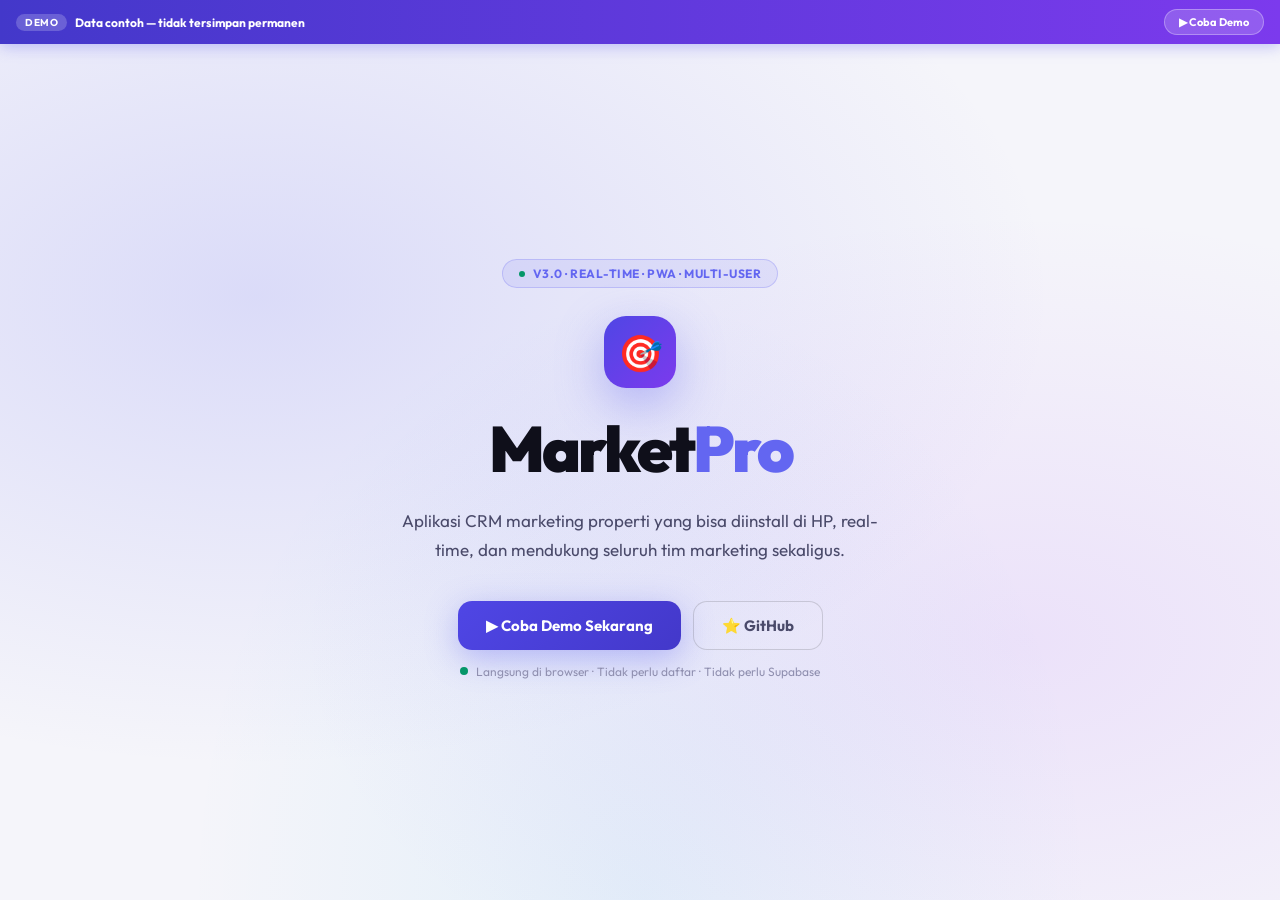
==== demo.html @ fe58d4f8 "Update links in demo.html to point to index.html" ====
<!DOCTYPE html>
<html lang="id">
<head>
<meta charset="UTF-8"/>
<meta name="viewport" content="width=device-width,initial-scale=1,maximum-scale=1,user-scalable=no"/>
<meta name="theme-color" content="#050508"/>
<title>MarketPro — Demo</title>
<link href="https://fonts.googleapis.com/css2?family=Outfit:wght@400;600;700;800;900&family=JetBrains+Mono:wght@400;600&display=swap" rel="stylesheet"/>
<style>
:root{--brand:#6366f1;--brand2:#818cf8;--violet:#a855f7;--emerald:#10b981;--amber:#f59e0b;--rose:#f43f5e;--bg:#050508;--s1:#0c0c12;--s2:#111118;--s3:#18181f;--s4:#1e1e28;--t1:#f0f0f8;--t2:#9898b8;--t3:#4a4a68;--t4:#2e2e42;--border:rgba(255,255,255,0.08);--border2:rgba(255,255,255,0.14);--r-sm:10px;--r-md:14px;--r-lg:20px;--r-full:999px;--font:'Outfit',sans-serif;--mono:'JetBrains Mono',monospace}
html.light{--bg:#f5f5fa;--s1:#eeeef6;--s2:#ffffff;--s3:#f9f9fd;--s4:#ededf5;--border:rgba(0,0,0,0.08);--border2:rgba(0,0,0,0.14);--t1:#0f0f1a;--t2:#4a4a6a;--t3:#9090b0;--t4:#b8b8cc;--brand:#4f46e5;--brand2:#6366f1;--emerald:#059669;--amber:#d97706;--rose:#e11d48;--violet:#7c3aed}
html.theme-anim,html.theme-anim *,html.theme-anim *::before,html.theme-anim *::after{transition:background-color .3s ease,border-color .3s ease,color .3s ease,box-shadow .3s ease !important}
*{margin:0;padding:0;box-sizing:border-box;-webkit-tap-highlight-color:transparent}
html,body{height:100%;overflow:hidden}
body{font-family:var(--font);background:var(--bg);color:var(--t1);-webkit-font-smoothing:antialiased}
input,select,textarea,button{font-family:var(--font)}

/* ── DEMO BANNER ── */
.dbanner{position:fixed;top:0;left:0;right:0;z-index:9999;background:linear-gradient(90deg,#4338ca,#7c3aed);padding:9px max(env(safe-area-inset-right),16px) 9px max(env(safe-area-inset-left),16px);display:flex;align-items:center;justify-content:space-between;gap:10px;box-shadow:0 2px 16px rgba(99,102,241,.4)}
.dbanner-txt{font-size:12px;font-weight:700;color:#fff;display:flex;align-items:center;gap:8px;min-width:0}
.dbadge{background:rgba(255,255,255,.2);border-radius:var(--r-full);padding:2px 9px;font-size:10px;letter-spacing:.5px;flex-shrink:0}
.dbanner-btn{padding:5px 14px;border-radius:var(--r-full);background:rgba(255,255,255,.18);border:1px solid rgba(255,255,255,.3);color:#fff;font-size:11px;font-weight:700;cursor:pointer;white-space:nowrap;flex-shrink:0;font-family:var(--font);transition:background .2s}
.dbanner-btn:hover{background:rgba(255,255,255,.28)}

/* ── LANDING ── */
#landing{position:fixed;inset:0;top:38px;overflow-y:auto;overflow-x:hidden;background:var(--bg)}
html.light #landing{background:var(--bg)}
.hero{min-height:calc(100vh - 38px);display:flex;flex-direction:column;align-items:center;justify-content:center;padding:60px 24px;text-align:center;position:relative;overflow:hidden}
.hero::before{content:'';position:absolute;inset:0;pointer-events:none;background:radial-gradient(ellipse at 20% 30%,rgba(99,102,241,.18),transparent 55%),radial-gradient(ellipse at 80% 70%,rgba(168,85,247,.12),transparent 50%),radial-gradient(ellipse at 50% 100%,rgba(14,165,233,.08),transparent 50%)}
.hero::after{content:'';position:absolute;inset:0;pointer-events:none;background-image:linear-gradient(rgba(255,255,255,.018) 1px,transparent 1px),linear-gradient(90deg,rgba(255,255,255,.018) 1px,transparent 1px);background-size:40px 40px;mask-image:radial-gradient(ellipse at center,black 20%,transparent 80%)}
.hbadge{display:inline-flex;align-items:center;gap:8px;background:rgba(99,102,241,.1);border:1px solid rgba(99,102,241,.25);border-radius:var(--r-full);padding:6px 16px;font-size:12px;font-weight:700;color:var(--brand2);letter-spacing:.5px;text-transform:uppercase;margin-bottom:28px;position:relative;z-index:1}
.ldot{width:6px;height:6px;border-radius:50%;background:var(--emerald);animation:lpulse 2s infinite;display:inline-block}
@keyframes lpulse{0%,100%{box-shadow:0 0 0 0 rgba(16,185,129,.5)}50%{box-shadow:0 0 0 5px rgba(16,185,129,0)}}
.hmark{width:72px;height:72px;border-radius:22px;background:linear-gradient(135deg,var(--brand),var(--violet));display:flex;align-items:center;justify-content:center;font-size:36px;box-shadow:0 16px 48px rgba(99,102,241,.4);margin:0 auto 20px;position:relative;z-index:1}
.hwm{font-size:clamp(40px,9vw,64px);font-weight:900;letter-spacing:-3px;margin-bottom:18px;position:relative;z-index:1}
.hwm em{font-style:normal;color:var(--brand2)}
.htag{font-size:clamp(14px,2.5vw,17px);color:var(--t2);max-width:480px;line-height:1.7;margin-bottom:36px;position:relative;z-index:1}
.hcta{display:flex;gap:12px;flex-wrap:wrap;justify-content:center;position:relative;z-index:1}
.bcta{padding:14px 28px;border-radius:var(--r-md);font-size:15px;font-weight:700;cursor:pointer;text-decoration:none;display:inline-flex;align-items:center;gap:8px;transition:all .2s;border:none}
.bp{background:linear-gradient(135deg,var(--brand),#4338ca);color:#fff;box-shadow:0 8px 32px rgba(99,102,241,.4)}
.bp:hover{transform:translateY(-2px);box-shadow:0 12px 40px rgba(99,102,241,.5)}
.bs{background:rgba(255,255,255,.06);border:1.5px solid var(--border2);color:var(--t2)}
.bs:hover{background:rgba(255,255,255,.1);color:var(--t1)}
.hnote{display:flex;align-items:center;gap:8px;margin-top:14px;font-size:12px;color:var(--t3);position:relative;z-index:1}
.hndot{width:8px;height:8px;border-radius:50%;background:var(--emerald);flex-shrink:0}

/* shots */
.shots{background:var(--s1);padding:64px 0;border-top:1px solid var(--border);border-bottom:1px solid var(--border)}
.stitle{text-align:center;font-size:clamp(20px,4vw,30px);font-weight:800;letter-spacing:-1.2px;margin-bottom:8px;padding:0 24px}
.ssub{text-align:center;font-size:14px;color:var(--t2);margin-bottom:40px;padding:0 24px}
.srow{display:flex;gap:16px;padding:0 24px 10px;overflow-x:auto;justify-content:center;scrollbar-width:thin;scrollbar-color:var(--s4) transparent}
.srow::-webkit-scrollbar{height:4px}
.srow::-webkit-scrollbar-thumb{background:var(--s4);border-radius:2px}
.swrap{flex-shrink:0;text-align:center}
.sframe{width:180px;border-radius:26px;overflow:hidden;border:1.5px solid var(--border2);box-shadow:0 18px 44px rgba(0,0,0,.55);transition:transform .3s;display:block}
.sframe:hover{transform:translateY(-6px) scale(1.02)}
.sframe img{width:100%;display:block}
.slabel{font-size:11px;color:var(--t3);font-weight:600;margin-top:10px;letter-spacing:.3px}

/* features */
.feats{padding:64px 24px;max-width:1040px;margin:0 auto}
.ftitle{font-size:clamp(20px,4vw,30px);font-weight:800;letter-spacing:-1.2px;text-align:center;margin-bottom:8px}
.fsub{font-size:14px;color:var(--t2);text-align:center;margin-bottom:40px}
.fgrid{display:grid;grid-template-columns:repeat(auto-fit,minmax(260px,1fr));gap:12px}
.fcard{background:var(--s2);border:1px solid var(--border);border-radius:18px;padding:20px;transition:border-color .2s,transform .2s}
.fcard:hover{border-color:rgba(99,102,241,.25);transform:translateY(-2px)}
.fico{font-size:24px;margin-bottom:10px}
.fh{font-size:15px;font-weight:700;letter-spacing:-.3px;margin-bottom:4px}
.fp{font-size:13px;color:var(--t2);line-height:1.6}

/* cta bottom */
.ctasec{padding:64px 24px;text-align:center;background:var(--s1);border-top:1px solid var(--border)}
.ctitle{font-size:clamp(20px,4vw,30px);font-weight:800;letter-spacing:-1.2px;margin-bottom:8px}
.csub{font-size:14px;color:var(--t2);margin-bottom:28px}

footer{padding:36px 24px;text-align:center;border-top:1px solid var(--border)}
.flogo{display:inline-flex;align-items:center;gap:9px;margin-bottom:10px}
.fmk{width:30px;height:30px;border-radius:9px;background:linear-gradient(135deg,var(--brand),var(--violet));display:flex;align-items:center;justify-content:center;font-size:15px}
.fwm{font-size:17px;font-weight:800;letter-spacing:-1px}
.fwm em{font-style:normal;color:var(--brand2)}
.flinks{display:flex;gap:20px;justify-content:center;flex-wrap:wrap;margin-top:12px}
.flinks a{font-size:12px;color:var(--t3);text-decoration:none;transition:color .2s}
.flinks a:hover{color:var(--t1)}

/* ── APP ── */
#app{position:fixed;inset:0;top:38px;display:none;flex-direction:column}
#app.show{display:flex}
.hdr{flex-shrink:0;padding:10px max(env(safe-area-inset-right),18px) 10px max(env(safe-area-inset-left),18px);display:flex;align-items:center;justify-content:space-between;gap:10px;background:rgba(5,5,8,.88);backdrop-filter:blur(24px);-webkit-backdrop-filter:blur(24px);border-bottom:1px solid var(--border);z-index:40}
html.light .hdr{background:rgba(245,245,250,.92)}
.hbrand{display:flex;align-items:center;gap:9px;flex-shrink:0}
.hmk{width:34px;height:34px;border-radius:10px;background:linear-gradient(135deg,var(--brand),var(--violet));display:flex;align-items:center;justify-content:center;font-size:16px}
.hwm2{font-size:17px;font-weight:800;letter-spacing:-1px}
.hwm2 em{font-style:normal;color:var(--brand2)}
.hright{display:flex;align-items:center;gap:7px;flex-shrink:1;min-width:0}
.pill{display:flex;align-items:center;gap:6px;background:rgba(255,255,255,.05);border:1px solid var(--border);border-radius:var(--r-full);padding:5px 10px 5px 5px;min-width:0;max-width:min(170px,42vw)}
html.light .pill{background:rgba(0,0,0,.04)}
.pav{width:26px;height:26px;border-radius:50%;font-size:11px;font-weight:800;display:flex;align-items:center;justify-content:center;flex-shrink:0}
.pnm{font-size:12px;font-weight:600;overflow:hidden;text-overflow:ellipsis;white-space:nowrap;flex:1;min-width:0}
.prole{font-size:9px;font-weight:700;text-transform:uppercase;letter-spacing:.7px;padding:2px 7px;border-radius:var(--r-full);background:rgba(244,63,94,.15);color:var(--rose);flex-shrink:0}
.hbtn2{width:40px;height:40px;border-radius:var(--r-sm);background:rgba(255,255,255,.05);border:1px solid var(--border);color:var(--t2);font-size:18px;cursor:pointer;display:flex;align-items:center;justify-content:center;transition:all .2s;flex-shrink:0;position:relative}
html.light .hbtn2{background:rgba(0,0,0,.04)}
.hbtn2:active{transform:scale(.88)}
.npip{position:absolute;top:7px;right:7px;width:8px;height:8px;border-radius:50%;background:var(--rose);border:1.5px solid var(--bg);display:block}

.scrl{flex:1;overflow-y:auto;overflow-x:hidden;-webkit-overflow-scrolling:touch;padding-left:env(safe-area-inset-left);padding-right:env(safe-area-inset-right)}
.scrl::-webkit-scrollbar{width:3px}
.scrl::-webkit-scrollbar-thumb{background:var(--s4);border-radius:2px}

.tbar{flex-shrink:0;background:rgba(5,5,8,.94);backdrop-filter:blur(24px);-webkit-backdrop-filter:blur(24px);border-top:1px solid var(--border);display:flex;padding-bottom:max(env(safe-area-inset-bottom),4px)}
html.light .tbar{background:rgba(245,245,250,.96)}
.tab{flex:1;display:flex;flex-direction:column;align-items:center;gap:4px;padding:10px 0 8px;border:none;background:none;color:var(--t4);font-size:10px;font-weight:600;cursor:pointer;transition:color .2s;font-family:var(--font);letter-spacing:.3px;min-width:44px}
.tabi{font-size:22px;transition:transform .25s cubic-bezier(.34,1.56,.64,1);display:block}
.tab.on{color:var(--brand2)}
.tab.on .tabi{transform:translateY(-2px) scale(1.1)}

.pg{display:none;padding-bottom:20px}
.pg.on{display:block;animation:pgIn .3s ease}
@keyframes pgIn{from{opacity:0;transform:translateY(6px)}to{opacity:1;transform:translateY(0)}}

/* dashboard */
.dhero{padding:26px max(env(safe-area-inset-right),20px) 22px max(env(safe-area-inset-left),20px);background:var(--s1);position:relative;overflow:hidden}
.dhero::before{content:'';position:absolute;inset:0;pointer-events:none;background:radial-gradient(ellipse at 10% 50%,rgba(99,102,241,.16),transparent 60%),radial-gradient(ellipse at 90% 20%,rgba(168,85,247,.1),transparent 50%)}
.dhero::after{content:'';position:absolute;inset:0;pointer-events:none;background-image:linear-gradient(rgba(255,255,255,.022) 1px,transparent 1px),linear-gradient(90deg,rgba(255,255,255,.022) 1px,transparent 1px);background-size:32px 32px;mask-image:linear-gradient(to bottom,transparent,black 30%,black 70%,transparent)}
html.light .dhero{background:linear-gradient(160deg,#dde0ff,var(--bg) 70%)}
.hc{position:relative;z-index:1}
.hcg{font-size:12px;color:var(--t3);font-weight:500;margin-bottom:3px;display:flex;align-items:center;gap:6px}
.lbadge{display:inline-flex;align-items:center;gap:5px;font-size:10px;font-weight:700;color:var(--emerald);background:rgba(16,185,129,.12);border:1px solid rgba(16,185,129,.2);border-radius:var(--r-full);padding:2px 8px}
.hcname{font-size:24px;font-weight:800;letter-spacing:-1.2px;line-height:1.1;margin-bottom:20px;background:linear-gradient(135deg,var(--t1),var(--t2));-webkit-background-clip:text;-webkit-text-fill-color:transparent;background-clip:text}
html.light .hcname{background:linear-gradient(135deg,#0f0f1a,#4a4a6a);-webkit-background-clip:text;background-clip:text}
.hcname .ac{-webkit-text-fill-color:var(--brand2)}
.strow{display:grid;grid-template-columns:1fr 1fr;gap:10px}
.stile{background:rgba(255,255,255,.05);border:1px solid var(--border);border-radius:var(--r-lg);padding:15px 13px;backdrop-filter:blur(12px);position:relative;overflow:hidden}
html.light .stile{background:rgba(255,255,255,.7)}
.stlbl{font-size:11px;color:var(--t3);font-weight:600;margin-bottom:6px;letter-spacing:.3px}
.stval{font-size:30px;font-weight:800;font-family:var(--mono);letter-spacing:-2px;line-height:1}
.stsub{font-size:10px;color:var(--t4);margin-top:4px;font-weight:500}
.st-brand .stval{color:var(--brand2)} .st-green .stval{color:var(--emerald)} .st-amber .stval{color:var(--amber)} .st-violet .stval{color:var(--violet)}

.sec2{padding:18px max(env(safe-area-inset-right),20px) 0 max(env(safe-area-inset-left),20px)}
.sechd{display:flex;align-items:center;justify-content:space-between;margin-bottom:12px}
.secttl{font-size:14px;font-weight:700;letter-spacing:-.3px;display:flex;align-items:center;gap:7px}
.seclnk{font-size:12px;color:var(--brand2);font-weight:600;cursor:pointer}

/* pipeline */
.pscrl{display:flex;gap:8px;overflow-x:auto;padding-bottom:6px;scrollbar-width:none}
.pscrl::-webkit-scrollbar{display:none}
.pcrd{flex-shrink:0;width:104px;background:var(--s2);border:1px solid var(--border);border-radius:var(--r-md);padding:12px;cursor:pointer;transition:all .2s;position:relative;overflow:hidden}
.pcrd::before{content:'';position:absolute;top:0;left:0;right:0;height:2px;border-radius:2px 2px 0 0}
.pcrd:active{transform:scale(.95)}
.pcnum{font-size:22px;font-weight:800;font-family:var(--mono);line-height:1;letter-spacing:-2px;margin-bottom:4px}
.pclbl{font-size:9.5px;color:var(--t3);font-weight:600;letter-spacing:.3px}
.pc0 .pcrd::before{background:var(--brand)} .pc0 .pcnum{color:var(--brand2)}
.pc1 .pcrd::before{background:var(--amber)} .pc1 .pcnum{color:var(--amber)}
.pc2 .pcrd::before{background:var(--violet)} .pc2 .pcnum{color:var(--violet)}
.pc3 .pcrd::before{background:var(--emerald)} .pc3 .pcnum{color:var(--emerald)}
.pc4 .pcrd::before{background:var(--rose)} .pc4 .pcnum{color:var(--rose)}

/* feed */
.fitem{display:flex;align-items:center;gap:12px;padding:12px 0;cursor:pointer;border-bottom:1px solid var(--border)}
.fitem:last-child{border-bottom:none}
.fitem:active{opacity:.7}
.fav2{width:40px;height:40px;border-radius:var(--r-md);font-size:15px;font-weight:800;display:flex;align-items:center;justify-content:center;flex-shrink:0}
.fnm2{font-size:14px;font-weight:600;white-space:nowrap;overflow:hidden;text-overflow:ellipsis;letter-spacing:-.2px}
.fmeta2{font-size:11px;color:var(--t3);margin-top:2px;display:flex;align-items:center;gap:5px;flex-wrap:wrap}
.fdot2{width:3px;height:3px;border-radius:50%;background:var(--t4);flex-shrink:0}
.ftm2{font-size:10px;color:var(--t4);font-family:var(--mono);flex-shrink:0}

/* konsumen */
.sz2{padding:12px max(env(safe-area-inset-right),18px) 8px max(env(safe-area-inset-left),18px);position:sticky;top:0;z-index:30;background:rgba(5,5,8,.87);backdrop-filter:blur(20px);-webkit-backdrop-filter:blur(20px)}
html.light .sz2{background:rgba(245,245,250,.93)}
.sfld2{width:100%;padding:11px 12px 11px 40px;background:var(--s3);border:1.5px solid var(--border);border-radius:var(--r-md);color:var(--t1);font-size:14px;font-weight:500;outline:none;transition:border-color .2s}
.sfld2:focus{border-color:var(--brand)}
.sfld2::placeholder{color:var(--t4)}
.sico2{position:absolute;left:30px;top:50%;transform:translateY(-50%);font-size:15px;color:var(--t3);pointer-events:none}
.sfwrap{position:relative}
.chips2{display:flex;gap:7px;padding:9px max(env(safe-area-inset-right),18px) 12px max(env(safe-area-inset-left),18px);overflow-x:auto;scrollbar-width:none}
.chips2::-webkit-scrollbar{display:none}
.chip2{flex-shrink:0;padding:5px 12px;border-radius:var(--r-full);border:1.5px solid var(--border);background:transparent;color:var(--t3);font-size:11px;font-weight:700;cursor:pointer;transition:all .2s;font-family:var(--font)}
.chip2.on{background:var(--brand);border-color:var(--brand);color:#fff}
.kfeed2{padding:0 max(env(safe-area-inset-right),18px) 110px max(env(safe-area-inset-left),18px);display:flex;flex-direction:column;gap:10px}
.kcrd{background:var(--s2);border:1px solid var(--border);border-radius:var(--r-lg);padding:15px;cursor:pointer;position:relative;overflow:hidden;transition:all .2s}
.kcrd::before{content:'';position:absolute;left:0;top:16px;bottom:16px;width:3px;border-radius:0 3px 3px 0}
.kcrd:active{transform:scale(.98)}
.kcrd.sb::before{background:var(--brand)} .kcrd.sd::before{background:var(--amber)} .kcrd.sk::before{background:var(--violet)} .kcrd.ss::before{background:var(--emerald)} .kcrd.sx::before{background:var(--rose)}
.kcrd.sb{background:linear-gradient(135deg,rgba(99,102,241,.04),var(--s2) 60%)}
.kcrd.ss{background:linear-gradient(135deg,rgba(16,185,129,.04),var(--s2) 60%)}
.ktop{display:flex;align-items:flex-start;justify-content:space-between;gap:8px;margin-bottom:10px}
.knm{font-size:15px;font-weight:700;letter-spacing:-.3px}
.kun{font-size:11px;color:var(--t3);margin-top:1px}
.kown{font-size:10px;color:var(--t4);margin-top:1px}
.sbdg{flex-shrink:0;font-size:10px;font-weight:700;padding:3px 9px;border-radius:var(--r-full);letter-spacing:.4px}
.sbdg.bk{background:rgba(99,102,241,.15);color:var(--brand2)} .sbdg.dp{background:rgba(245,158,11,.15);color:var(--amber)} .sbdg.bks{background:rgba(168,85,247,.15);color:var(--violet)} .sbdg.sl{background:rgba(16,185,129,.15);color:var(--emerald)} .sbdg.bt{background:rgba(244,63,94,.15);color:var(--rose)}
.kfoot{display:flex;gap:14px;background:rgba(255,255,255,.04);border-radius:8px;padding:8px 11px}
html.light .kfoot{background:rgba(0,0,0,.04)}
.kst{display:flex;align-items:center;gap:4px;font-size:11px;color:var(--t3);font-weight:500}
.fab2{position:fixed;bottom:calc(max(env(safe-area-inset-bottom),4px)+64px+16px);right:max(env(safe-area-inset-right),20px);z-index:50;width:56px;height:56px;border-radius:18px;background:linear-gradient(135deg,var(--brand),#4338ca);border:none;color:#fff;font-size:26px;cursor:pointer;display:flex;align-items:center;justify-content:center;box-shadow:0 8px 32px rgba(99,102,241,.5);transition:all .25s cubic-bezier(.34,1.56,.64,1);font-family:var(--font)}
.fab2:active{transform:scale(.88) rotate(45deg)}

/* laporan */
.lkpi2{display:grid;grid-template-columns:1fr 1fr;gap:10px;padding:20px max(env(safe-area-inset-right),18px) 0 max(env(safe-area-inset-left),18px)}
.kpi2{background:var(--s2);border:1px solid var(--border);border-radius:var(--r-lg);padding:15px}
.kico{font-size:20px;margin-bottom:7px} .klbl{font-size:11px;color:var(--t3);font-weight:600;margin-bottom:3px} .kval{font-size:21px;font-weight:800;font-family:var(--mono);letter-spacing:-1.5px}
.kb .kval{color:var(--brand2)} .kg .kval{color:var(--emerald)} .ka .kval{color:var(--amber)} .kv .kval{color:var(--violet)}
.plist2{display:flex;flex-direction:column;gap:12px;padding:0 max(env(safe-area-inset-right),18px) 0 max(env(safe-area-inset-left),18px)}
.pbar{} .pbarh{display:flex;justify-content:space-between;align-items:center;margin-bottom:5px} .pbn{font-size:12px;font-weight:600} .pbm{font-size:11px;color:var(--t3);font-family:var(--mono)}
.ptrk{height:6px;background:var(--s4);border-radius:var(--r-full);overflow:hidden}
.pfl{height:100%;border-radius:var(--r-full);transition:width .8s cubic-bezier(.22,1,.36,1)}
.tcrd{margin:0 max(env(safe-area-inset-right),18px) 0 max(env(safe-area-inset-left),18px);background:linear-gradient(135deg,rgba(99,102,241,.1),rgba(168,85,247,.06));border:1px solid rgba(99,102,241,.2);border-radius:var(--r-lg);padding:17px}
.tch{display:flex;justify-content:space-between;align-items:flex-start;margin-bottom:10px}
.tcl{font-size:13px;font-weight:700} .tcs{font-size:11px;color:var(--t3);margin-top:2px}
.tcn{font-size:22px;font-weight:800;font-family:var(--mono);color:var(--brand2);letter-spacing:-1px}
.ttrk{height:8px;background:var(--s4);border-radius:var(--r-full);overflow:hidden}
.tfl{height:100%;background:linear-gradient(90deg,var(--brand),var(--violet));border-radius:var(--r-full)}
.tpct{font-size:11px;color:var(--t3);margin-top:5px}

/* pengaturan */
.sethr{padding:22px max(env(safe-area-inset-right),18px) 18px max(env(safe-area-inset-left),18px);background:var(--s1);display:flex;align-items:center;gap:14px;position:relative;overflow:hidden}
.sethr::before{content:'';position:absolute;inset:0;pointer-events:none;background:radial-gradient(ellipse at 20% 50%,rgba(99,102,241,.1),transparent 60%)}
.sav{width:58px;height:58px;border-radius:16px;font-size:22px;font-weight:800;display:flex;align-items:center;justify-content:center;flex-shrink:0}
.sem{font-size:12px;color:var(--t3);margin-top:2px}
.sgrp{padding:0 max(env(safe-area-inset-right),18px) 4px max(env(safe-area-inset-left),18px)}
.sgrpl{font-size:10px;font-weight:700;text-transform:uppercase;letter-spacing:1.2px;color:var(--t4);padding:14px 0 10px}
.sform{background:var(--s2);border:1px solid var(--border);border-radius:var(--r-lg);overflow:hidden}
.srow2{display:flex;align-items:center;justify-content:space-between;padding:13px 16px;gap:12px;border-bottom:1px solid var(--border);cursor:pointer;transition:background .15s}
.srow2:last-child{border-bottom:none}
.srow2:active{background:rgba(255,255,255,.04)}
.srnm{font-size:14px;font-weight:600;letter-spacing:-.2px}
.srds{font-size:11px;color:var(--t3);margin-top:2px}
/* toggle */
.ttw{display:flex;align-items:center;justify-content:space-between;padding:13px 16px}
.ttinf{flex:1} .ttnm{font-size:14px;font-weight:600;letter-spacing:-.2px} .ttds{font-size:11px;color:var(--t3);margin-top:2px}
.tpil{position:relative;width:52px;height:28px;flex-shrink:0;cursor:pointer}
.tpil input{position:absolute;opacity:0;width:0;height:0}
.ttrk2{position:absolute;inset:0;background:var(--s4);border:1.5px solid var(--border);border-radius:var(--r-full);transition:background .3s,border-color .3s}
.tpil input:checked+.ttrk2{background:var(--brand);border-color:var(--brand)}
.tthmb{position:absolute;top:3px;left:3px;width:20px;height:20px;border-radius:50%;background:var(--t3);display:flex;align-items:center;justify-content:center;font-size:11px;transition:transform .3s cubic-bezier(.34,1.56,.64,1),background .3s;box-shadow:0 1px 4px rgba(0,0,0,.3)}
.tpil input:checked+.ttrk2 .tthmb{transform:translateX(24px);background:#fff}

/* modal */
.mov{position:fixed;inset:0;top:38px;z-index:200;background:rgba(0,0,0,.72);backdrop-filter:blur(5px);display:none;align-items:flex-end}
.mov.open{display:flex}
.msh{width:100%;max-height:88dvh;background:var(--s2);border-radius:22px 22px 0 0;border-top:1px solid var(--border2);overflow-y:auto;animation:shUp .3s cubic-bezier(.22,1,.36,1);scrollbar-width:none;padding-bottom:max(env(safe-area-inset-bottom),12px)}
.msh::-webkit-scrollbar{display:none}
@keyframes shUp{from{transform:translateY(100%)}to{transform:translateY(0)}}
.mpil{width:32px;height:4px;background:var(--s4);border-radius:2px;margin:10px auto 0}
.mhd{padding:13px 18px;display:flex;align-items:center;justify-content:space-between;border-bottom:1px solid var(--border)}
.mttl{font-size:16px;font-weight:700;letter-spacing:-.4px}
.mcl{width:30px;height:30px;border-radius:8px;background:var(--s3);border:1px solid var(--border);color:var(--t3);font-size:14px;cursor:pointer;display:flex;align-items:center;justify-content:center}
.mbd{padding:18px}
/* detail */
.dhr{padding:22px 18px 18px;background:var(--s1);display:flex;align-items:center;gap:14px;position:relative;overflow:hidden}
.dhr::before{content:'';position:absolute;inset:0;pointer-events:none;background:radial-gradient(ellipse at 80% 50%,rgba(99,102,241,.1),transparent 60%)}
.dav{width:58px;height:58px;border-radius:16px;font-size:22px;font-weight:800;display:flex;align-items:center;justify-content:center;flex-shrink:0}
.dnm{font-size:19px;font-weight:800;letter-spacing:-.7px}
.dun{font-size:12px;color:var(--t3);margin-top:2px}
.qar{display:grid;grid-template-columns:1fr 1fr;gap:9px;padding:14px 18px}
.qa{padding:11px 8px;background:var(--s3);border:1px solid var(--border);border-radius:var(--r-md);color:var(--t1);font-size:12px;font-weight:700;cursor:pointer;display:flex;flex-direction:column;align-items:center;gap:5px;transition:all .2s;font-family:var(--font)}
.qa:active{transform:scale(.94)}
.qaico{font-size:19px}
.qa.qc,.qa.qw{border-color:rgba(5,150,105,.3);background:rgba(5,150,105,.08);color:var(--emerald)}
.qa.qe{border-color:rgba(99,102,241,.3);background:rgba(99,102,241,.08);color:var(--brand2)}
.qa.ql{border-color:rgba(245,158,11,.3);background:rgba(245,158,11,.08);color:var(--amber)}
.dsec{padding:4px 18px 12px}
.dsecl{font-size:10px;font-weight:700;text-transform:uppercase;letter-spacing:1.2px;color:var(--t4);margin-bottom:8px;padding-bottom:7px;border-bottom:1px solid var(--border)}
.drow{display:flex;justify-content:space-between;align-items:flex-start;padding:6px 0;gap:12px}
.dk{font-size:12px;color:var(--t3);font-weight:500;flex-shrink:0} .dv{font-size:12px;font-weight:700;text-align:right;flex:1}
.bkls{display:flex;flex-direction:column}
.bkl{display:flex;align-items:center;gap:11px;padding:10px 0;border-bottom:1px solid var(--border);cursor:pointer}
.bkl:last-child{border-bottom:none}
.bkl:active{opacity:.7}
.bchk{width:22px;height:22px;border-radius:6px;border:2px solid var(--s4);display:flex;align-items:center;justify-content:center;font-size:12px;flex-shrink:0;transition:all .2s}
.bchk.done{background:var(--emerald);border-color:var(--emerald)}
.bktxt{font-size:13px;flex:1;font-weight:500}
.bktxt.done{color:var(--t3);text-decoration:line-through}
.tl{display:flex;flex-direction:column}
.tli{display:flex;gap:11px;padding-bottom:14px;position:relative}
.tli:not(:last-child)::before{content:'';position:absolute;left:12px;top:24px;bottom:0;width:1.5px;background:var(--border)}
.tldot{width:24px;height:24px;border-radius:50%;flex-shrink:0;display:flex;align-items:center;justify-content:center;font-size:12px;z-index:1;background:var(--s3);border:1.5px solid var(--border)}
.tlac{font-size:13px;font-weight:600;letter-spacing:-.2px}
.tltm{font-size:10px;color:var(--t4);font-family:var(--mono);margin-top:2px}
.tlnt{font-size:12px;color:var(--t2);background:var(--s3);border:1px solid var(--border);border-radius:8px;padding:7px 9px;margin-top:5px;line-height:1.5}

/* toast */
.toast{position:fixed;top:calc(38px + 10px);left:50%;transform:translateX(-50%) translateY(-4px);background:var(--s3);border:1px solid var(--border2);border-radius:var(--r-full);padding:9px 17px;font-size:13px;font-weight:600;z-index:9000;display:flex;align-items:center;gap:7px;box-shadow:0 4px 24px rgba(0,0,0,.5);white-space:nowrap;opacity:0;pointer-events:none;transition:all .3s cubic-bezier(.22,1,.36,1)}
.toast.on{opacity:1;pointer-events:auto;transform:translateX(-50%) translateY(0)}

/* empty */
.empty{text-align:center;padding:48px 28px;display:flex;flex-direction:column;align-items:center;gap:8px}
.eico{font-size:44px;opacity:.4} .enm{font-size:15px;font-weight:700;color:var(--t2)} .esb{font-size:12px;color:var(--t4)}

/* avatars */
.av0{background:linear-gradient(135deg,#6366f1,#4338ca)} .av1{background:linear-gradient(135deg,#10b981,#047857)} .av2{background:linear-gradient(135deg,#f59e0b,#b45309)} .av3{background:linear-gradient(135deg,#a855f7,#6d28d9)} .av4{background:linear-gradient(135deg,#f43f5e,#b91c1c)} .av5{background:linear-gradient(135deg,#0ea5e9,#0284c7)} .av6{background:linear-gradient(135deg,#f97316,#c2410c)} .av7{background:linear-gradient(135deg,#ec4899,#be185d)}
select option{background:#111118;color:var(--t1)}
html.light select option{background:#fff;color:#0f0f1a}
</style>
</head>
<body>

<!-- ══ DEMO BANNER ══ -->
<div class="dbanner">
  <div class="dbanner-txt"><span class="dbadge">DEMO</span><span id="bnrMsg">Data contoh — tidak tersimpan permanen</span></div>
  <button class="dbanner-btn" id="bnrBtn" onclick="toggleView()">▶ Coba Demo</button>
</div>

<!-- ══ TOAST ══ -->
<div class="toast" id="toast"></div>

<!-- ══════════ LANDING ══════════ -->
<div id="landing">
  <section class="hero">
    <div class="hbadge"><span class="ldot"></span>v3.0 · Real-time · PWA · Multi-user</div>
    <div class="hmark">🎯</div>
    <div class="hwm">Market<em>Pro</em></div>
    <p class="htag">Aplikasi CRM marketing properti yang bisa diinstall di HP, real-time, dan mendukung seluruh tim marketing sekaligus.</p>
    <div class="hcta">
      <button class="bcta bp" onclick="enterDemo()">▶ Coba Demo Sekarang</button>
      <a href="https://github.com/YOUR_USERNAME/marketpro" class="bcta bs" target="_blank">⭐ GitHub</a>
    </div>
    <div class="hnote"><span class="hndot"></span>Langsung di browser · Tidak perlu daftar · Tidak perlu Supabase</div>
  </section>

  <section class="shots">
    <div class="stitle">Tampilan Aplikasi</div>
    <div class="ssub">Tersedia tema gelap dan terang · Dioptimalkan untuk HP</div>
    <div class="srow">
      <div class="swrap"><div class="sframe"><img src="screenshots/screen-01-dashboard-dark.svg" alt="Dashboard"/></div><div class="slabel">Dashboard · Gelap</div></div>
      <div class="swrap"><div class="sframe"><img src="screenshots/screen-02-konsumen-dark.svg" alt="Konsumen"/></div><div class="slabel">Daftar Konsumen</div></div>
      <div class="swrap"><div class="sframe"><img src="screenshots/screen-03-konsumen-light.svg" alt="Light"/></div><div class="slabel">Tema Terang ☀️</div></div>
      <div class="swrap"><div class="sframe"><img src="screenshots/screen-04-detail-dark.svg" alt="Detail"/></div><div class="slabel">Detail & Berkas</div></div>
    </div>
  </section>

  <section class="feats">
    <div class="ftitle">Semua yang Dibutuhkan Tim Marketing</div>
    <div class="fsub">Satu aplikasi untuk seluruh proses dari booking hingga akad</div>
    <div class="fgrid">
      <div class="fcard"><div class="fico">⚡</div><div class="fh">Real-time Sync</div><div class="fp">Data tersinkronisasi ke semua HP tim secara instan via WebSocket.</div></div>
      <div class="fcard"><div class="fico">👥</div><div class="fh">Multi-user & Role</div><div class="fp">Login per marketing. Admin lihat semua data tim, Marketing lihat data sendiri.</div></div>
      <div class="fcard"><div class="fico">📲</div><div class="fh">Install di HP</div><div class="fp">Progressive Web App — install di Android & iPhone tanpa App Store.</div></div>
      <div class="fcard"><div class="fico">📁</div><div class="fh">Checklist Berkas KPR</div><div class="fp">6 item berkas per konsumen dengan centang satu-per-satu dan progress indicator.</div></div>
      <div class="fcard"><div class="fico">🌙</div><div class="fh">Tema Gelap & Terang</div><div class="fp">Toggle tema kapan saja dari header. Tersimpan otomatis, mengikuti preferensi HP.</div></div>
      <div class="fcard"><div class="fico">🏆</div><div class="fh">Ranking Tim</div><div class="fp">Laporan performa dan ranking seluruh anggota tim untuk Admin.</div></div>
    </div>
  </section>

  <section class="ctasec">
    <div class="ctitle">Siap Dicoba?</div>
    <div class="csub">Demo langsung di browser dengan data contoh — semua fitur bisa dijelajahi</div>
    <div class="hcta">
      <button class="bcta bp" onclick="enterDemo()">▶ Masuk ke Demo</button>
      <a href="./demo.html" class="bcta bs">⚙️ Pasang Sendiri</a>
    </div>
  </section>

  <footer>
    <div class="flogo"><div class="fmk">🎯</div><div class="fwm">Market<em>Pro</em></div></div>
    <div style="font-size:13px;color:var(--t3)">CRM Marketing Properti · Real-time · Multi-user · PWA</div>
    <div class="flinks"><a href="./index.html">Buka Aplikasi</a><a href="https://github.com/YOUR_USERNAME/marketpro" target="_blank">GitHub</a><a href="https://supabase.com" target="_blank">Supabase</a></div>
    <div style="margin-top:20px;font-size:11px;color:var(--t4)">MIT License · Dibuat untuk tim marketing properti Indonesia</div>
  </footer>
</div>

<!-- ══════════ APP (DEMO MODE) ══════════ -->
<div id="app">
  <header class="hdr">
    <div class="hbrand"><div class="hmk">🎯</div><div class="hwm2">Market<em>Pro</em></div></div>
    <div class="hright">
      <div class="pill"><div class="pav av0">A</div><span class="pnm">Admin Demo</span><span class="prole">Admin</span></div>
      <button class="hbtn2" id="themeBtnH" onclick="quickTheme()">🌙</button>
      <button class="hbtn2" onclick="openNotifM()">🔔<span class="npip"></span></button>
    </div>
  </header>

  <div class="scrl" id="scrl">
    <!-- DASHBOARD -->
    <div class="pg on" id="pg-dashboard">
      <div class="dhero">
        <div class="hc">
          <div class="hcg">Halo 👋 <span class="lbadge"><span class="ldot" style="width:6px;height:6px;border-radius:50%;background:var(--emerald);display:inline-block;animation:lpulse 2s infinite;margin-right:2px"></span>Demo</span></div>
          <div class="hcname">Admin Demo<br><span class="ac">Selamat bekerja!</span></div>
          <div class="strow">
            <div class="stile st-brand"><div class="stlbl">TOTAL KONSUMEN</div><div class="stval" id="stT">—</div><div class="stsub">Semua tim</div></div>
            <div class="stile st-green"><div class="stlbl">AKAD SELESAI</div><div class="stval" id="stS">—</div><div class="stsub">Transaksi tuntas</div></div>
            <div class="stile st-amber"><div class="stlbl">PROSES DP</div><div class="stval" id="stD">—</div><div class="stsub">Menunggu pelunasan</div></div>
            <div class="stile st-violet"><div class="stlbl">BOOKING</div><div class="stval" id="stB">—</div><div class="stsub">Antrian booking</div></div>
          </div>
        </div>
      </div>
      <div class="sec2"><div class="sechd"><div class="secttl">📊 Pipeline</div></div><div class="pscrl" id="pipeScroll"></div></div>
      <div class="sec2" style="margin-bottom:16px"><div class="sechd"><div class="secttl">🕐 Terbaru</div><div class="seclnk" onclick="switchPg('konsumen')">Lihat semua →</div></div><div id="feedList"></div></div>
    </div>

    <!-- KONSUMEN -->
    <div class="pg" id="pg-konsumen">
      <div class="sz2"><div class="sfwrap"><span class="sico2">🔍</span><input type="search" class="sfld2" placeholder="Cari nama, HP, unit..." id="sfld" oninput="renderKons()"/></div></div>
      <div class="chips2" id="chips">
        <button class="chip2 on" data-f="semua" onclick="setF('semua')">Semua</button>
        <button class="chip2" data-f="booking" onclick="setF('booking')">📋 Booking</button>
        <button class="chip2" data-f="dp" onclick="setF('dp')">💰 Proses DP</button>
        <button class="chip2" data-f="berkas" onclick="setF('berkas')">📁 Berkas</button>
        <button class="chip2" data-f="selesai" onclick="setF('selesai')">✅ Selesai</button>
        <button class="chip2" data-f="batal" onclick="setF('batal')">❌ Batal</button>
      </div>
      <div class="kfeed2" id="kfeed"></div>
      <button class="fab2" onclick="toast2('Demo: tambah konsumen tidak tersimpan permanen 😊','ℹ️')">＋</button>
    </div>

    <!-- LAPORAN -->
    <div class="pg" id="pg-laporan">
      <div class="lkpi2" id="lkpi"></div>
      <div class="sec2" style="margin-top:16px"><div class="sechd"><div class="secttl">🎯 Progress Pipeline</div></div><div class="plist2" id="plist"></div></div>
      <div class="sec2" style="margin-top:16px;margin-bottom:16px"><div class="sechd"><div class="secttl">📅 Target Bulan Ini</div></div><div id="ltarget"></div></div>
    </div>

    <!-- PENGATURAN -->
    <div class="pg" id="pg-pengaturan">
      <div class="sethr"><div class="sav av0">A</div><div><div style="font-size:18px;font-weight:800;letter-spacing:-.6px">Admin Demo</div><div class="sem">demo@marketpro.app</div></div></div>
      <div class="sgrp">
        <div class="sgrpl">Tampilan</div>
        <div class="sform">
          <div class="ttw">
            <div class="ttinf"><div class="ttnm" id="ttnm">🌙 Tema Gelap</div><div class="ttds" id="ttds">Saat ini menggunakan tema gelap</div></div>
            <label class="tpil"><input type="checkbox" id="themeChk" onchange="setTheme(this.checked)"/><div class="ttrk2"><div class="tthmb" id="tthumb">🌙</div></div></label>
          </div>
        </div>
      </div>
      <div class="sgrp">
        <div class="sgrpl">Tentang Demo</div>
        <div class="sform">
          <div class="srow2" style="cursor:default"><div><div class="srnm">📊 MarketPro v3.0</div><div class="srds">Mode Demo · Data tidak tersimpan permanen</div></div></div>
          <div class="srow2" onclick="window.open('https://github.com/YOUR_USERNAME/marketpro','_blank')"><div><div class="srnm">⭐ Pasang Versi Asli</div><div class="srds">Hubungkan ke Supabase untuk fitur penuh</div></div><div style="color:var(--t4)">›</div></div>
          <div class="srow2" onclick="backToLanding()"><div><div class="srnm">🏠 Kembali ke Landing Page</div><div class="srds">Lihat fitur, screenshot, dan panduan setup</div></div><div style="color:var(--t4)">›</div></div>
        </div>
      </div>
      <div style="text-align:center;padding:24px;color:var(--t4);font-size:11px">MarketPro v3.0 · Demo Mode</div>
    </div>
  </div>

  <nav class="tbar">
    <button class="tab on" id="tab-dashboard" onclick="switchPg('dashboard')"><span class="tabi">🏠</span>Dashboard</button>
    <button class="tab" id="tab-konsumen" onclick="switchPg('konsumen')"><span class="tabi">👥</span>Konsumen</button>
    <button class="tab" id="tab-laporan" onclick="switchPg('laporan')"><span class="tabi">📊</span>Laporan</button>
    <button class="tab" id="tab-pengaturan" onclick="switchPg('pengaturan')"><span class="tabi">⚙️</span>Pengaturan</button>
  </nav>
</div>

<!-- MODALS -->
<div class="mov" id="mDet"><div class="msh" id="mDetInner"></div></div>
<div class="mov" id="mNotif"><div class="msh"><div class="mpil"></div><div class="mhd"><div class="mttl">🔔 Pengingat</div><button class="mcl" onclick="closeM('mNotif')">✕</button></div><div class="mbd" id="notifBody"></div></div></div>

<script>
// ══ DATA ══
const DATA = [
  {id:'k1',nama:'Budi Santoso',hp:'081234567890',unit:'T36/72',kavling:'A-05',harga:350000000,dp:5000000,status:'booking',tgl_booking:'2025-03-10',kpr:'kpr-btn',sumber:'referral',catatan:'Konsumen aktif, follow up tiap Senin',berkas:{ktp:true,kk:false,slip:false,tabungan:false,npwp:false,surat:false},log:[{action:'Konsumen ditambahkan',time:'2025-03-10T09:00:00Z',note:'Pertama kali kunjungi lokasi'}],owner_name:'Rani Putri'},
  {id:'k2',nama:'Siti Rahma',hp:'082198765432',unit:'T45/90',kavling:'B-12',harga:450000000,dp:15000000,status:'dp',tgl_booking:'2025-02-20',kpr:'kpr-bni',sumber:'medsos',catatan:'Sedang proses BI checking',berkas:{ktp:true,kk:true,slip:true,tabungan:false,npwp:false,surat:false},log:[{action:'Konsumen ditambahkan',time:'2025-02-20T10:00:00Z',note:''},{action:'Status: Booking → Proses DP',time:'2025-02-28T14:00:00Z',note:''}],owner_name:'Doni Setiawan'},
  {id:'k3',nama:'Andi Firmansyah',hp:'085678901234',unit:'T36/60',kavling:'C-08',harga:280000000,dp:20000000,status:'berkas',tgl_booking:'2025-01-15',kpr:'subsidi',sumber:'pameran',catatan:'Berkas hampir lengkap',berkas:{ktp:true,kk:true,slip:true,tabungan:true,npwp:true,surat:false},log:[{action:'Konsumen ditambahkan',time:'2025-01-15T11:00:00Z',note:''},{action:'Status: Booking → Proses DP',time:'2025-01-25T09:00:00Z',note:''},{action:'Status: Proses DP → Kumpul Berkas',time:'2025-02-05T15:00:00Z',note:''}],owner_name:'Rani Putri'},
  {id:'k4',nama:'Dewi Lestari',hp:'087712345678',unit:'T54/120',kavling:'D-03',harga:650000000,dp:65000000,status:'selesai',tgl_booking:'2024-12-05',kpr:'cash-keras',sumber:'referral',catatan:'Akad sudah selesai ✅',berkas:{ktp:true,kk:true,slip:true,tabungan:true,npwp:true,surat:true},log:[{action:'Konsumen ditambahkan',time:'2024-12-05T08:00:00Z',note:''},{action:'Status: Booking → Selesai',time:'2025-01-10T10:00:00Z',note:'Akad berjalan lancar'}],owner_name:'Doni Setiawan'},
  {id:'k5',nama:'Rizky Pratama',hp:'081387654321',unit:'T36/72',kavling:'A-11',harga:360000000,dp:5000000,status:'booking',tgl_booking:'2025-03-14',kpr:'kpr-mandiri',sumber:'walk-in',catatan:'Pertama kali kunjungi lokasi',berkas:{ktp:false,kk:false,slip:false,tabungan:false,npwp:false,surat:false},log:[{action:'Konsumen ditambahkan',time:'2025-03-14T14:00:00Z',note:'Walk in dari spanduk'}],owner_name:'Rani Putri'},
  {id:'k6',nama:'Maya Indah',hp:'082345678901',unit:'T45/90',kavling:'B-07',harga:480000000,dp:25000000,status:'selesai',tgl_booking:'2024-11-20',kpr:'kpr-bri',sumber:'website',catatan:'',berkas:{ktp:true,kk:true,slip:true,tabungan:true,npwp:true,surat:true},log:[{action:'Konsumen ditambahkan',time:'2024-11-20T09:00:00Z',note:''},{action:'Status: Booking → Selesai',time:'2024-12-28T11:00:00Z',note:''}],owner_name:'Doni Setiawan'},
  {id:'k7',nama:'Hendra Kurniawan',hp:'089876543210',unit:'T36/60',kavling:'C-15',harga:275000000,dp:0,status:'batal',tgl_booking:'2025-02-01',kpr:'subsidi',sumber:'brosur',catatan:'Tidak jadi karena pindah kota',berkas:{ktp:true,kk:false,slip:false,tabungan:false,npwp:false,surat:false},log:[{action:'Konsumen ditambahkan',time:'2025-02-01T10:00:00Z',note:''},{action:'Status: Booking → Batal',time:'2025-02-15T16:00:00Z',note:'Pindah kota'}],owner_name:'Rani Putri'},
  {id:'k8',nama:'Putri Ayu Wulandari',hp:'081567890123',unit:'T54/120',kavling:'E-02',harga:720000000,dp:72000000,status:'berkas',tgl_booking:'2025-02-10',kpr:'cash-bertahap',sumber:'referral',catatan:'Klien VIP, hubungi dengan sopan',berkas:{ktp:true,kk:true,slip:true,tabungan:false,npwp:false,surat:false},log:[{action:'Konsumen ditambahkan',time:'2025-02-10T13:00:00Z',note:'Referral dari konsumen lama'},{action:'Status: Booking → Proses DP',time:'2025-02-18T10:00:00Z',note:''},{action:'Status: Proses DP → Kumpul Berkas',time:'2025-03-01T09:00:00Z',note:''}],owner_name:'Doni Setiawan'},
];

let demoKons = JSON.parse(JSON.stringify(DATA));
let curPg='dashboard', curF='semua', mode='landing';

// ── VIEW TOGGLE ──
function enterDemo(){
  mode='app';
  document.getElementById('landing').style.display='none';
  document.getElementById('app').classList.add('show');
  document.getElementById('bnrMsg').textContent='Mode Demo · Data tidak tersimpan';
  document.getElementById('bnrBtn').textContent='← Landing Page';
  renderDash(); renderKons(); initTheme();
}
function backToLanding(){ mode='landing'; document.getElementById('landing').style.display='block'; document.getElementById('app').classList.remove('show'); document.getElementById('bnrMsg').textContent='Data contoh — tidak tersimpan permanen'; document.getElementById('bnrBtn').textContent='▶ Coba Demo'; }
function toggleView(){ mode==='app'?backToLanding():enterDemo(); }

// ── NAV ──
function switchPg(p){
  document.querySelectorAll('.pg').forEach(x=>x.classList.remove('on'));
  document.querySelectorAll('.tab').forEach(x=>x.classList.remove('on'));
  document.getElementById('pg-'+p).classList.add('on');
  document.getElementById('tab-'+p).classList.add('on');
  curPg=p; document.getElementById('scrl').scrollTop=0;
  if(p==='dashboard')renderDash();
  if(p==='laporan')renderLap();
}

// ── DASHBOARD ──
function renderDash(){
  const k=demoKons;
  document.getElementById('stT').textContent=k.length;
  document.getElementById('stS').textContent=k.filter(x=>x.status==='selesai').length;
  document.getElementById('stD').textContent=k.filter(x=>x.status==='dp').length;
  document.getElementById('stB').textContent=k.filter(x=>x.status==='booking').length;
  const pipes=[{f:'booking',l:'Booking',c:0},{f:'dp',l:'Proses DP',c:1},{f:'berkas',l:'Berkas',c:2},{f:'selesai',l:'Selesai',c:3},{f:'batal',l:'Batal',c:4}];
  document.getElementById('pipeScroll').innerHTML=pipes.map(p=>`<div class="pc${p.c}" onclick="setF('${p.f}');switchPg('konsumen')"><div class="pcrd"><div class="pcnum">${k.filter(x=>x.status===p.f).length}</div><div class="pclbl">${p.l}</div></div></div>`).join('');
  document.getElementById('feedList').innerHTML=k.slice(0,5).map((k,i)=>`
    <div class="fitem" onclick="openDet('${k.id}')">
      <div class="fav2 av${i%8}">${k.nama.charAt(0)}</div>
      <div style="flex:1;min-width:0"><div class="fnm2">${k.nama}</div><div class="fmeta2"><span>${k.unit||'—'}</span><span class="fdot2"></span><span class="sbdg ${sBdgCls(k.status)}" style="font-size:9px;padding:2px 7px">${sL(k.status)}</span><span class="fdot2"></span><span>${k.owner_name}</span></div></div>
      <div class="ftm2">${relT(k.log[0]?.time||new Date().toISOString())}</div>
    </div>`).join('');
}

// ── KONSUMEN ──
function setF(f){curF=f;document.querySelectorAll('.chip2').forEach(c=>c.classList.toggle('on',c.dataset.f===f));renderKons();}
function renderKons(){
  const q=(document.getElementById('sfld')?.value||'').toLowerCase();
  let list=[...demoKons];
  if(curF!=='semua')list=list.filter(k=>k.status===curF);
  if(q)list=list.filter(k=>k.nama.toLowerCase().includes(q)||(k.hp||'').includes(q)||(k.unit||'').toLowerCase().includes(q));
  const el=document.getElementById('kfeed');
  if(!list.length){el.innerHTML=`<div class="empty"><div class="eico">🔍</div><div class="enm">Tidak ditemukan</div><div class="esb">Ubah filter atau kata kunci</div></div>`;return;}
  el.innerHTML=list.map(k=>{
    const bOk=k.berkas?Object.values(k.berkas).filter(Boolean).length:0;
    const sc={booking:'sb',dp:'sd',berkas:'sk',selesai:'ss',batal:'sx'}[k.status]||'';
    return `<div class="kcrd ${sc}" onclick="openDet('${k.id}')">
      <div class="ktop"><div><div class="knm">${k.nama}</div><div class="kun">${k.unit||'—'} · Kav. ${k.kavling||'—'}</div><div class="kown">👤 ${k.owner_name}</div></div><span class="sbdg ${sBdgCls(k.status)}">${sL(k.status)}</span></div>
      <div class="kfoot"><div class="kst">📞 ${k.hp}</div><div class="kst">💰 ${fRp(k.harga)}</div><div class="kst">📁 ${bOk}/6</div></div>
    </div>`;
  }).join('');
}

// ── DETAIL ──
function openDet(id){
  const k=demoKons.find(x=>x.id===id);if(!k)return;
  const bi=[{key:'ktp',label:'KTP / e-KTP'},{key:'kk',label:'Kartu Keluarga'},{key:'slip',label:'Slip Gaji / SK Kerja'},{key:'tabungan',label:'Rekening Tabungan 3 Bln'},{key:'npwp',label:'NPWP'},{key:'surat',label:'Surat Keterangan Lainnya'}];
  const b=k.berkas||{};
  const ci=Math.abs(hsh(id))%8;
  const logHtml=(k.log||[]).slice().reverse().map(l=>`<div class="tli"><div class="tldot">📌</div><div><div class="tlac">${l.action}</div><div class="tltm">${fDate(l.time)}</div>${l.note?`<div class="tlnt">${l.note}</div>`:''}</div></div>`).join('')||`<div style="color:var(--t4);font-size:12px;padding:8px 0">Belum ada log</div>`;
  document.getElementById('mDetInner').innerHTML=`
    <div class="mpil"></div>
    <div class="mhd"><div class="mttl">Detail Konsumen</div><button class="mcl" onclick="closeM('mDet')">✕</button></div>
    <div class="dhr"><div class="dav av${ci}">${k.nama.charAt(0)}</div><div><div class="dnm">${k.nama}</div><div class="dun">${k.unit||'—'} · Kav. ${k.kavling||'—'}</div><span class="sbdg ${sBdgCls(k.status)}" style="display:inline-block;margin-top:5px">${sL(k.status)}</span></div></div>
    <div class="qar">
      <button class="qa qc" onclick="toast2('📞 Demo: Telepon ${k.hp}','📞')"><span class="qaico">📞</span>Telepon</button>
      <button class="qa qw" onclick="toast2('💬 Demo: Buka WhatsApp','💬')"><span class="qaico">💬</span>WhatsApp</button>
      <button class="qa qe" onclick="toast2('✏️ Demo: Edit tidak tersimpan permanen','')"><span class="qaico">✏️</span>Edit</button>
      <button class="qa ql" onclick="demoLog('${id}')"><span class="qaico">📝</span>Catat</button>
    </div>
    <div class="dsec"><div class="dsecl">Informasi</div>
      <div class="drow"><span class="dk">No. HP</span><span class="dv" style="color:var(--brand2)">${k.hp}</span></div>
      <div class="drow"><span class="dk">Harga Unit</span><span class="dv" style="color:var(--brand2)">${fRpFull(k.harga)}</span></div>
      <div class="drow"><span class="dk">Jumlah DP</span><span class="dv">${fRpFull(k.dp)}</span></div>
      <div class="drow"><span class="dk">Tgl. Booking</span><span class="dv">${k.tgl_booking||'—'}</span></div>
      <div class="drow"><span class="dk">Pembiayaan</span><span class="dv">${kprL(k.kpr)}</span></div>
      <div class="drow"><span class="dk">Sumber</span><span class="dv">${sumberL(k.sumber)}</span></div>
      <div class="drow"><span class="dk">Marketing</span><span class="dv">${k.owner_name}</span></div>
      ${k.catatan?`<div class="drow" style="flex-direction:column;gap:5px"><span class="dk">Catatan</span><div class="tlnt">${k.catatan}</div></div>`:''}
    </div>
    <div class="dsec"><div class="dsecl">Checklist Berkas</div>
      <div class="bkls">${bi.map(bx=>`<div class="bkl" onclick="toggleB('${id}','${bx.key}')"><div class="bchk ${b[bx.key]?'done':''}">${b[bx.key]?'✓':''}</div><div class="bktxt ${b[bx.key]?'done':''}">${bx.label}</div></div>`).join('')}</div>
    </div>
    <div class="dsec"><div class="dsecl">Log Aktivitas</div><div class="tl" style="padding-top:8px">${logHtml}</div></div>`;
  openM('mDet');
}
function toggleB(id,key){
  const k=demoKons.find(x=>x.id===id);if(!k)return;
  k.berkas[key]=!k.berkas[key];
  const lbl={ktp:'KTP',kk:'Kartu Keluarga',slip:'Slip Gaji',tabungan:'Rekening Tabungan',npwp:'NPWP',surat:'Surat Lainnya'};
  k.log.push({action:`Berkas ${lbl[key]}: ${k.berkas[key]?'✅ Sudah':'❌ Belum'}`,time:new Date().toISOString(),note:''});
  toast2(k.berkas[key]?`${lbl[key]} ✓`:`${lbl[key]} belum`,k.berkas[key]?'✅':'📋');
  openDet(id);
}
function demoLog(id){
  const note=prompt('Tambah catatan (demo):');if(!note)return;
  const k=demoKons.find(x=>x.id===id);if(!k)return;
  k.log.push({action:'Catatan ditambahkan',time:new Date().toISOString(),note});
  toast2('Catatan ditambahkan (sesi ini)','📝');
  openDet(id);
}

// ── LAPORAN ──
function renderLap(){
  const k=demoKons;
  const selesai=k.filter(x=>x.status==='selesai').length;
  const nilai=k.filter(x=>x.status==='selesai').reduce((s,x)=>s+(x.harga||0),0);
  const dp=k.reduce((s,x)=>s+(x.dp||0),0);
  document.getElementById('lkpi').innerHTML=`
    <div class="kpi2 kb"><div class="kico">👥</div><div class="klbl">Total Konsumen</div><div class="kval">${k.length}</div></div>
    <div class="kpi2 kg"><div class="kico">✅</div><div class="klbl">Akad Selesai</div><div class="kval">${selesai}</div></div>
    <div class="kpi2 ka"><div class="kico">💵</div><div class="klbl">Nilai Jual</div><div class="kval" style="font-size:16px">${fRp(nilai)}</div></div>
    <div class="kpi2 kv"><div class="kico">🏦</div><div class="klbl">DP Masuk</div><div class="kval" style="font-size:16px">${fRp(dp)}</div></div>`;
  const pipes=[{f:'booking',l:'Booking',c:'#6366f1'},{f:'dp',l:'Proses DP',c:'#f59e0b'},{f:'berkas',l:'Kumpul Berkas',c:'#a855f7'},{f:'selesai',l:'Selesai',c:'#10b981'},{f:'batal',l:'Batal',c:'#f43f5e'}];
  document.getElementById('plist').innerHTML=pipes.map(p=>{const cnt=k.filter(x=>x.status===p.f).length;const pct=k.length?Math.round(cnt/k.length*100):0;return`<div class="pbar"><div class="pbarh"><span class="pbn">${p.l}</span><span class="pbm">${cnt} · ${pct}%</span></div><div class="ptrk"><div class="pfl" style="width:${pct}%;background:${p.c}"></div></div></div>`;}).join('');
  const pct=Math.min(Math.round(selesai/8*100),100);
  document.getElementById('ltarget').innerHTML=`<div class="tcrd"><div class="tch"><div><div class="tcl">Akad Selesai</div><div class="tcs">Target bulan ini</div></div><div class="tcn">${selesai}<span style="font-size:14px;color:var(--t3);font-family:var(--font);font-weight:500"> / 8</span></div></div><div class="ttrk"><div class="tfl" style="width:${pct}%"></div></div><div class="tpct">${pct}% tercapai</div></div>`;
}

// ── NOTIF ──
function openNotifM(){
  const today=new Date();const r=[];
  demoKons.forEach(k=>{
    if(k.status==='booking'&&k.tgl_booking){const d=Math.floor((today-new Date(k.tgl_booking))/86400000);if(d>=7)r.push({ico:'⏰',txt:`${k.nama} — Booking ${d} hari lalu!`,col:'var(--amber)'});}
    if(k.status==='berkas'){const m=k.berkas?Object.values(k.berkas).filter(v=>!v).length:6;if(m>0)r.push({ico:'📁',txt:`${k.nama} — ${m} berkas belum`,col:'var(--violet)'});}
    if(k.status==='dp')r.push({ico:'💰',txt:`${k.nama} — Proses DP belum selesai`,col:'var(--brand2)'});
  });
  document.getElementById('notifBody').innerHTML=r.length?r.map(x=>`<div style="display:flex;gap:12px;padding:11px 0;border-bottom:1px solid var(--border)"><span style="font-size:18px;flex-shrink:0">${x.ico}</span><span style="font-size:13px;color:${x.col};font-weight:600;line-height:1.5">${x.txt}</span></div>`).join(''):
    `<div class="empty"><div class="eico">🎉</div><div class="enm">Semua beres!</div></div>`;
  openM('mNotif');
}

// ── THEME ──
function applyTheme(light,anim){
  if(anim){document.documentElement.classList.add('theme-anim');setTimeout(()=>document.documentElement.classList.remove('theme-anim'),400);}
  document.documentElement.classList.toggle('light',light);
  const chk=document.getElementById('themeChk');
  const thumb=document.getElementById('tthumb');
  const nm=document.getElementById('ttnm');
  const ds=document.getElementById('ttds');
  const hbtn=document.getElementById('themeBtnH');
  if(chk)chk.checked=light;
  if(thumb)thumb.textContent=light?'☀️':'🌙';
  if(nm)nm.textContent=light?'☀️ Tema Terang':'🌙 Tema Gelap';
  if(ds)ds.textContent=light?'Saat ini menggunakan tema terang':'Saat ini menggunakan tema gelap';
  if(hbtn)hbtn.textContent=light?'☀️':'🌙';
  document.querySelector('meta[name="theme-color"]')?.setAttribute('content',light?'#f5f5fa':'#050508');
}
function setTheme(l){localStorage.setItem('mp_theme',l?'light':'dark');applyTheme(l,true);toast2(l?'Tema terang aktif ☀️':'Tema gelap aktif 🌙','');}
function quickTheme(){const nl=!document.documentElement.classList.contains('light');localStorage.setItem('mp_theme',nl?'light':'dark');applyTheme(nl,true);toast2(nl?'Tema terang aktif ☀️':'Tema gelap aktif 🌙','');}
function initTheme(){const s=localStorage.getItem('mp_theme');applyTheme(s?s==='light':window.matchMedia('(prefers-color-scheme: light)').matches,false);}

// ── MODAL ──
function openM(id){document.getElementById(id).classList.add('open')}
function closeM(id){document.getElementById(id).classList.remove('open')}
document.querySelectorAll('.mov').forEach(el=>el.addEventListener('click',e=>{if(e.target===el)el.classList.remove('open')}));

// ── TOAST ──
let _tt;
function toast2(msg,ico=''){const t=document.getElementById('toast');t.textContent=ico?ico+' '+msg:msg;t.classList.add('on');clearTimeout(_tt);_tt=setTimeout(()=>t.classList.remove('on'),2600);}

// ── HELPERS ──
function sL(s){return{booking:'Booking',dp:'Proses DP',berkas:'Kumpul Berkas',selesai:'Selesai',batal:'Batal'}[s]||s}
function sBdgCls(s){return{booking:'bk',dp:'dp',berkas:'bks',selesai:'sl',batal:'bt'}[s]||''}
function kprL(s){return{'kpr-btn':'KPR BTN','kpr-bni':'KPR BNI','kpr-bri':'KPR BRI','kpr-mandiri':'KPR Mandiri','kpr-bsm':'KPR Syariah','cash-keras':'Cash Keras','cash-bertahap':'Cash Bertahap','subsidi':'KPR Subsidi FLPP'}[s]||s||'—'}
function sumberL(s){return{referral:'Referral',medsos:'Media Sosial',pameran:'Pameran',brosur:'Brosur','walk-in':'Walk In',website:'Website',telepon:'Telepon'}[s]||s||'—'}
function fRp(n){if(!n)return'Rp 0';if(n>=1e9)return'Rp '+(n/1e9).toFixed(1)+'M';if(n>=1e6)return'Rp '+(n/1e6).toFixed(0)+'jt';return'Rp '+n.toLocaleString('id')}
function fRpFull(n){return n?'Rp '+n.toLocaleString('id'):'Rp 0'}
function fDate(iso){if(!iso)return'—';const d=new Date(iso);return d.toLocaleDateString('id-ID',{day:'numeric',month:'short',year:'numeric',hour:'2-digit',minute:'2-digit'})}
function relT(iso){const diff=Date.now()-new Date(iso);const m=Math.floor(diff/60000);if(m<1)return'baru saja';if(m<60)return m+'m lalu';const h=Math.floor(m/60);if(h<24)return h+'j lalu';return Math.floor(h/24)+'h lalu'}
function hsh(s){let h=0;for(let i=0;i<s.length;i++){h=((h<<5)-h)+s.charCodeAt(i);h|=0}return Math.abs(h)}

initTheme();
</script>
</body>
</html>
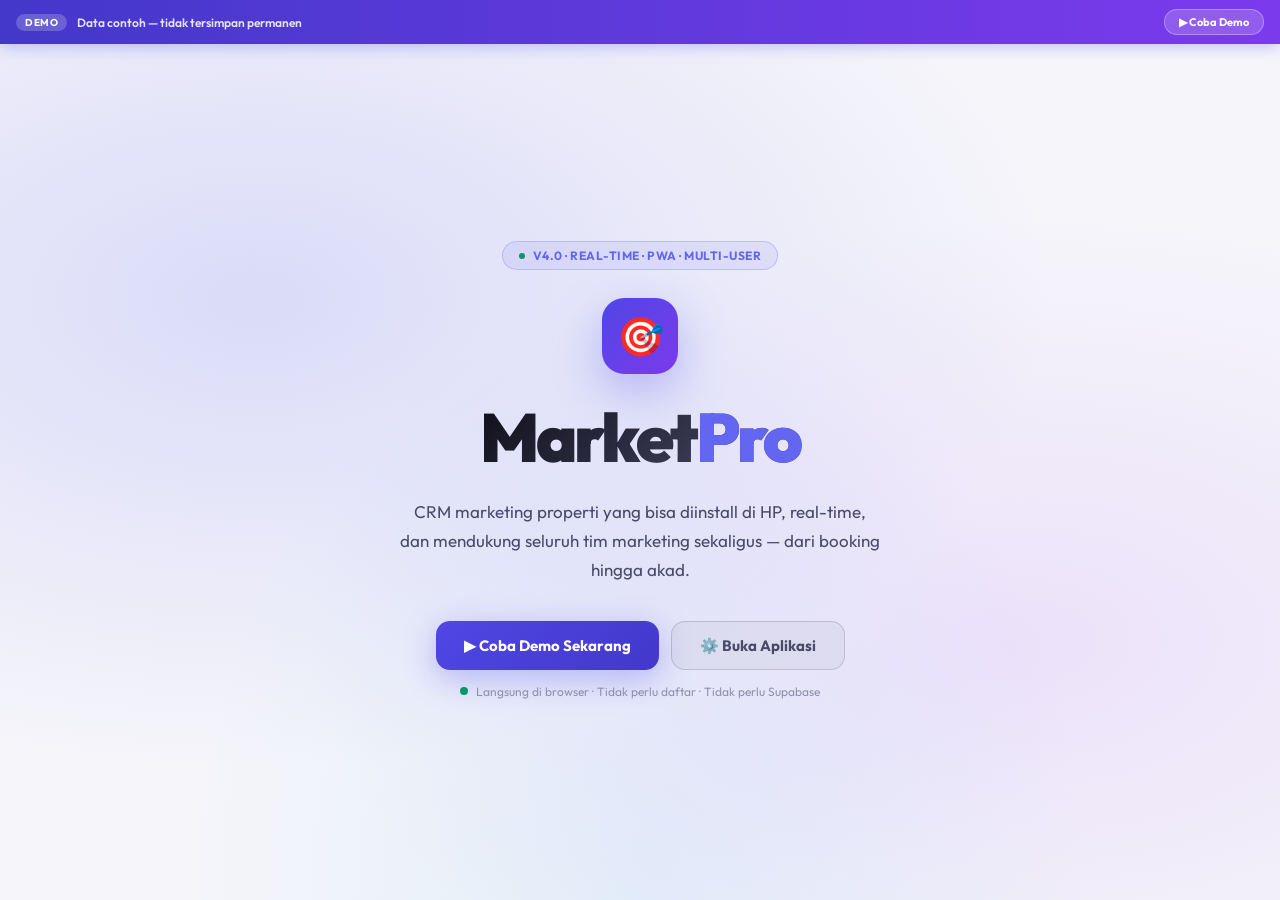
==== commit 1b5f4ffe: "Update demo" ====
--- a/demo.html
+++ b/demo.html
@@ -1,648 +1,827 @@
-<!DOCTYPE html>
-<html lang="id">
-<head>
-<meta charset="UTF-8"/>
-<meta name="viewport" content="width=device-width,initial-scale=1,maximum-scale=1,user-scalable=no"/>
-<meta name="theme-color" content="#050508"/>
-<title>MarketPro — Demo</title>
-<link href="https://fonts.googleapis.com/css2?family=Outfit:wght@400;600;700;800;900&family=JetBrains+Mono:wght@400;600&display=swap" rel="stylesheet"/>
-<style>
-:root{--brand:#6366f1;--brand2:#818cf8;--violet:#a855f7;--emerald:#10b981;--amber:#f59e0b;--rose:#f43f5e;--bg:#050508;--s1:#0c0c12;--s2:#111118;--s3:#18181f;--s4:#1e1e28;--t1:#f0f0f8;--t2:#9898b8;--t3:#4a4a68;--t4:#2e2e42;--border:rgba(255,255,255,0.08);--border2:rgba(255,255,255,0.14);--r-sm:10px;--r-md:14px;--r-lg:20px;--r-full:999px;--font:'Outfit',sans-serif;--mono:'JetBrains Mono',monospace}
-html.light{--bg:#f5f5fa;--s1:#eeeef6;--s2:#ffffff;--s3:#f9f9fd;--s4:#ededf5;--border:rgba(0,0,0,0.08);--border2:rgba(0,0,0,0.14);--t1:#0f0f1a;--t2:#4a4a6a;--t3:#9090b0;--t4:#b8b8cc;--brand:#4f46e5;--brand2:#6366f1;--emerald:#059669;--amber:#d97706;--rose:#e11d48;--violet:#7c3aed}
-html.theme-anim,html.theme-anim *,html.theme-anim *::before,html.theme-anim *::after{transition:background-color .3s ease,border-color .3s ease,color .3s ease,box-shadow .3s ease !important}
-*{margin:0;padding:0;box-sizing:border-box;-webkit-tap-highlight-color:transparent}
-html,body{height:100%;overflow:hidden}
-body{font-family:var(--font);background:var(--bg);color:var(--t1);-webkit-font-smoothing:antialiased}
-input,select,textarea,button{font-family:var(--font)}
-
-/* ── DEMO BANNER ── */
-.dbanner{position:fixed;top:0;left:0;right:0;z-index:9999;background:linear-gradient(90deg,#4338ca,#7c3aed);padding:9px max(env(safe-area-inset-right),16px) 9px max(env(safe-area-inset-left),16px);display:flex;align-items:center;justify-content:space-between;gap:10px;box-shadow:0 2px 16px rgba(99,102,241,.4)}
-.dbanner-txt{font-size:12px;font-weight:700;color:#fff;display:flex;align-items:center;gap:8px;min-width:0}
-.dbadge{background:rgba(255,255,255,.2);border-radius:var(--r-full);padding:2px 9px;font-size:10px;letter-spacing:.5px;flex-shrink:0}
-.dbanner-btn{padding:5px 14px;border-radius:var(--r-full);background:rgba(255,255,255,.18);border:1px solid rgba(255,255,255,.3);color:#fff;font-size:11px;font-weight:700;cursor:pointer;white-space:nowrap;flex-shrink:0;font-family:var(--font);transition:background .2s}
-.dbanner-btn:hover{background:rgba(255,255,255,.28)}
-
-/* ── LANDING ── */
-#landing{position:fixed;inset:0;top:38px;overflow-y:auto;overflow-x:hidden;background:var(--bg)}
-html.light #landing{background:var(--bg)}
-.hero{min-height:calc(100vh - 38px);display:flex;flex-direction:column;align-items:center;justify-content:center;padding:60px 24px;text-align:center;position:relative;overflow:hidden}
-.hero::before{content:'';position:absolute;inset:0;pointer-events:none;background:radial-gradient(ellipse at 20% 30%,rgba(99,102,241,.18),transparent 55%),radial-gradient(ellipse at 80% 70%,rgba(168,85,247,.12),transparent 50%),radial-gradient(ellipse at 50% 100%,rgba(14,165,233,.08),transparent 50%)}
-.hero::after{content:'';position:absolute;inset:0;pointer-events:none;background-image:linear-gradient(rgba(255,255,255,.018) 1px,transparent 1px),linear-gradient(90deg,rgba(255,255,255,.018) 1px,transparent 1px);background-size:40px 40px;mask-image:radial-gradient(ellipse at center,black 20%,transparent 80%)}
-.hbadge{display:inline-flex;align-items:center;gap:8px;background:rgba(99,102,241,.1);border:1px solid rgba(99,102,241,.25);border-radius:var(--r-full);padding:6px 16px;font-size:12px;font-weight:700;color:var(--brand2);letter-spacing:.5px;text-transform:uppercase;margin-bottom:28px;position:relative;z-index:1}
-.ldot{width:6px;height:6px;border-radius:50%;background:var(--emerald);animation:lpulse 2s infinite;display:inline-block}
-@keyframes lpulse{0%,100%{box-shadow:0 0 0 0 rgba(16,185,129,.5)}50%{box-shadow:0 0 0 5px rgba(16,185,129,0)}}
-.hmark{width:72px;height:72px;border-radius:22px;background:linear-gradient(135deg,var(--brand),var(--violet));display:flex;align-items:center;justify-content:center;font-size:36px;box-shadow:0 16px 48px rgba(99,102,241,.4);margin:0 auto 20px;position:relative;z-index:1}
-.hwm{font-size:clamp(40px,9vw,64px);font-weight:900;letter-spacing:-3px;margin-bottom:18px;position:relative;z-index:1}
-.hwm em{font-style:normal;color:var(--brand2)}
-.htag{font-size:clamp(14px,2.5vw,17px);color:var(--t2);max-width:480px;line-height:1.7;margin-bottom:36px;position:relative;z-index:1}
-.hcta{display:flex;gap:12px;flex-wrap:wrap;justify-content:center;position:relative;z-index:1}
-.bcta{padding:14px 28px;border-radius:var(--r-md);font-size:15px;font-weight:700;cursor:pointer;text-decoration:none;display:inline-flex;align-items:center;gap:8px;transition:all .2s;border:none}
-.bp{background:linear-gradient(135deg,var(--brand),#4338ca);color:#fff;box-shadow:0 8px 32px rgba(99,102,241,.4)}
-.bp:hover{transform:translateY(-2px);box-shadow:0 12px 40px rgba(99,102,241,.5)}
-.bs{background:rgba(255,255,255,.06);border:1.5px solid var(--border2);color:var(--t2)}
-.bs:hover{background:rgba(255,255,255,.1);color:var(--t1)}
-.hnote{display:flex;align-items:center;gap:8px;margin-top:14px;font-size:12px;color:var(--t3);position:relative;z-index:1}
-.hndot{width:8px;height:8px;border-radius:50%;background:var(--emerald);flex-shrink:0}
-
-/* shots */
-.shots{background:var(--s1);padding:64px 0;border-top:1px solid var(--border);border-bottom:1px solid var(--border)}
-.stitle{text-align:center;font-size:clamp(20px,4vw,30px);font-weight:800;letter-spacing:-1.2px;margin-bottom:8px;padding:0 24px}
-.ssub{text-align:center;font-size:14px;color:var(--t2);margin-bottom:40px;padding:0 24px}
-.srow{display:flex;gap:16px;padding:0 24px 10px;overflow-x:auto;justify-content:center;scrollbar-width:thin;scrollbar-color:var(--s4) transparent}
-.srow::-webkit-scrollbar{height:4px}
-.srow::-webkit-scrollbar-thumb{background:var(--s4);border-radius:2px}
-.swrap{flex-shrink:0;text-align:center}
-.sframe{width:180px;border-radius:26px;overflow:hidden;border:1.5px solid var(--border2);box-shadow:0 18px 44px rgba(0,0,0,.55);transition:transform .3s;display:block}
-.sframe:hover{transform:translateY(-6px) scale(1.02)}
-.sframe img{width:100%;display:block}
-.slabel{font-size:11px;color:var(--t3);font-weight:600;margin-top:10px;letter-spacing:.3px}
-
-/* features */
-.feats{padding:64px 24px;max-width:1040px;margin:0 auto}
-.ftitle{font-size:clamp(20px,4vw,30px);font-weight:800;letter-spacing:-1.2px;text-align:center;margin-bottom:8px}
-.fsub{font-size:14px;color:var(--t2);text-align:center;margin-bottom:40px}
-.fgrid{display:grid;grid-template-columns:repeat(auto-fit,minmax(260px,1fr));gap:12px}
-.fcard{background:var(--s2);border:1px solid var(--border);border-radius:18px;padding:20px;transition:border-color .2s,transform .2s}
-.fcard:hover{border-color:rgba(99,102,241,.25);transform:translateY(-2px)}
-.fico{font-size:24px;margin-bottom:10px}
-.fh{font-size:15px;font-weight:700;letter-spacing:-.3px;margin-bottom:4px}
-.fp{font-size:13px;color:var(--t2);line-height:1.6}
-
-/* cta bottom */
-.ctasec{padding:64px 24px;text-align:center;background:var(--s1);border-top:1px solid var(--border)}
-.ctitle{font-size:clamp(20px,4vw,30px);font-weight:800;letter-spacing:-1.2px;margin-bottom:8px}
-.csub{font-size:14px;color:var(--t2);margin-bottom:28px}
-
-footer{padding:36px 24px;text-align:center;border-top:1px solid var(--border)}
-.flogo{display:inline-flex;align-items:center;gap:9px;margin-bottom:10px}
-.fmk{width:30px;height:30px;border-radius:9px;background:linear-gradient(135deg,var(--brand),var(--violet));display:flex;align-items:center;justify-content:center;font-size:15px}
-.fwm{font-size:17px;font-weight:800;letter-spacing:-1px}
-.fwm em{font-style:normal;color:var(--brand2)}
-.flinks{display:flex;gap:20px;justify-content:center;flex-wrap:wrap;margin-top:12px}
-.flinks a{font-size:12px;color:var(--t3);text-decoration:none;transition:color .2s}
-.flinks a:hover{color:var(--t1)}
-
-/* ── APP ── */
-#app{position:fixed;inset:0;top:38px;display:none;flex-direction:column}
-#app.show{display:flex}
-.hdr{flex-shrink:0;padding:10px max(env(safe-area-inset-right),18px) 10px max(env(safe-area-inset-left),18px);display:flex;align-items:center;justify-content:space-between;gap:10px;background:rgba(5,5,8,.88);backdrop-filter:blur(24px);-webkit-backdrop-filter:blur(24px);border-bottom:1px solid var(--border);z-index:40}
-html.light .hdr{background:rgba(245,245,250,.92)}
-.hbrand{display:flex;align-items:center;gap:9px;flex-shrink:0}
-.hmk{width:34px;height:34px;border-radius:10px;background:linear-gradient(135deg,var(--brand),var(--violet));display:flex;align-items:center;justify-content:center;font-size:16px}
-.hwm2{font-size:17px;font-weight:800;letter-spacing:-1px}
-.hwm2 em{font-style:normal;color:var(--brand2)}
-.hright{display:flex;align-items:center;gap:7px;flex-shrink:1;min-width:0}
-.pill{display:flex;align-items:center;gap:6px;background:rgba(255,255,255,.05);border:1px solid var(--border);border-radius:var(--r-full);padding:5px 10px 5px 5px;min-width:0;max-width:min(170px,42vw)}
-html.light .pill{background:rgba(0,0,0,.04)}
-.pav{width:26px;height:26px;border-radius:50%;font-size:11px;font-weight:800;display:flex;align-items:center;justify-content:center;flex-shrink:0}
-.pnm{font-size:12px;font-weight:600;overflow:hidden;text-overflow:ellipsis;white-space:nowrap;flex:1;min-width:0}
-.prole{font-size:9px;font-weight:700;text-transform:uppercase;letter-spacing:.7px;padding:2px 7px;border-radius:var(--r-full);background:rgba(244,63,94,.15);color:var(--rose);flex-shrink:0}
-.hbtn2{width:40px;height:40px;border-radius:var(--r-sm);background:rgba(255,255,255,.05);border:1px solid var(--border);color:var(--t2);font-size:18px;cursor:pointer;display:flex;align-items:center;justify-content:center;transition:all .2s;flex-shrink:0;position:relative}
-html.light .hbtn2{background:rgba(0,0,0,.04)}
-.hbtn2:active{transform:scale(.88)}
-.npip{position:absolute;top:7px;right:7px;width:8px;height:8px;border-radius:50%;background:var(--rose);border:1.5px solid var(--bg);display:block}
-
-.scrl{flex:1;overflow-y:auto;overflow-x:hidden;-webkit-overflow-scrolling:touch;padding-left:env(safe-area-inset-left);padding-right:env(safe-area-inset-right)}
-.scrl::-webkit-scrollbar{width:3px}
-.scrl::-webkit-scrollbar-thumb{background:var(--s4);border-radius:2px}
-
-.tbar{flex-shrink:0;background:rgba(5,5,8,.94);backdrop-filter:blur(24px);-webkit-backdrop-filter:blur(24px);border-top:1px solid var(--border);display:flex;padding-bottom:max(env(safe-area-inset-bottom),4px)}
-html.light .tbar{background:rgba(245,245,250,.96)}
-.tab{flex:1;display:flex;flex-direction:column;align-items:center;gap:4px;padding:10px 0 8px;border:none;background:none;color:var(--t4);font-size:10px;font-weight:600;cursor:pointer;transition:color .2s;font-family:var(--font);letter-spacing:.3px;min-width:44px}
-.tabi{font-size:22px;transition:transform .25s cubic-bezier(.34,1.56,.64,1);display:block}
-.tab.on{color:var(--brand2)}
-.tab.on .tabi{transform:translateY(-2px) scale(1.1)}
-
-.pg{display:none;padding-bottom:20px}
-.pg.on{display:block;animation:pgIn .3s ease}
-@keyframes pgIn{from{opacity:0;transform:translateY(6px)}to{opacity:1;transform:translateY(0)}}
-
-/* dashboard */
-.dhero{padding:26px max(env(safe-area-inset-right),20px) 22px max(env(safe-area-inset-left),20px);background:var(--s1);position:relative;overflow:hidden}
-.dhero::before{content:'';position:absolute;inset:0;pointer-events:none;background:radial-gradient(ellipse at 10% 50%,rgba(99,102,241,.16),transparent 60%),radial-gradient(ellipse at 90% 20%,rgba(168,85,247,.1),transparent 50%)}
-.dhero::after{content:'';position:absolute;inset:0;pointer-events:none;background-image:linear-gradient(rgba(255,255,255,.022) 1px,transparent 1px),linear-gradient(90deg,rgba(255,255,255,.022) 1px,transparent 1px);background-size:32px 32px;mask-image:linear-gradient(to bottom,transparent,black 30%,black 70%,transparent)}
-html.light .dhero{background:linear-gradient(160deg,#dde0ff,var(--bg) 70%)}
-.hc{position:relative;z-index:1}
-.hcg{font-size:12px;color:var(--t3);font-weight:500;margin-bottom:3px;display:flex;align-items:center;gap:6px}
-.lbadge{display:inline-flex;align-items:center;gap:5px;font-size:10px;font-weight:700;color:var(--emerald);background:rgba(16,185,129,.12);border:1px solid rgba(16,185,129,.2);border-radius:var(--r-full);padding:2px 8px}
-.hcname{font-size:24px;font-weight:800;letter-spacing:-1.2px;line-height:1.1;margin-bottom:20px;background:linear-gradient(135deg,var(--t1),var(--t2));-webkit-background-clip:text;-webkit-text-fill-color:transparent;background-clip:text}
-html.light .hcname{background:linear-gradient(135deg,#0f0f1a,#4a4a6a);-webkit-background-clip:text;background-clip:text}
-.hcname .ac{-webkit-text-fill-color:var(--brand2)}
-.strow{display:grid;grid-template-columns:1fr 1fr;gap:10px}
-.stile{background:rgba(255,255,255,.05);border:1px solid var(--border);border-radius:var(--r-lg);padding:15px 13px;backdrop-filter:blur(12px);position:relative;overflow:hidden}
-html.light .stile{background:rgba(255,255,255,.7)}
-.stlbl{font-size:11px;color:var(--t3);font-weight:600;margin-bottom:6px;letter-spacing:.3px}
-.stval{font-size:30px;font-weight:800;font-family:var(--mono);letter-spacing:-2px;line-height:1}
-.stsub{font-size:10px;color:var(--t4);margin-top:4px;font-weight:500}
-.st-brand .stval{color:var(--brand2)} .st-green .stval{color:var(--emerald)} .st-amber .stval{color:var(--amber)} .st-violet .stval{color:var(--violet)}
-
-.sec2{padding:18px max(env(safe-area-inset-right),20px) 0 max(env(safe-area-inset-left),20px)}
-.sechd{display:flex;align-items:center;justify-content:space-between;margin-bottom:12px}
-.secttl{font-size:14px;font-weight:700;letter-spacing:-.3px;display:flex;align-items:center;gap:7px}
-.seclnk{font-size:12px;color:var(--brand2);font-weight:600;cursor:pointer}
-
-/* pipeline */
-.pscrl{display:flex;gap:8px;overflow-x:auto;padding-bottom:6px;scrollbar-width:none}
-.pscrl::-webkit-scrollbar{display:none}
-.pcrd{flex-shrink:0;width:104px;background:var(--s2);border:1px solid var(--border);border-radius:var(--r-md);padding:12px;cursor:pointer;transition:all .2s;position:relative;overflow:hidden}
-.pcrd::before{content:'';position:absolute;top:0;left:0;right:0;height:2px;border-radius:2px 2px 0 0}
-.pcrd:active{transform:scale(.95)}
-.pcnum{font-size:22px;font-weight:800;font-family:var(--mono);line-height:1;letter-spacing:-2px;margin-bottom:4px}
-.pclbl{font-size:9.5px;color:var(--t3);font-weight:600;letter-spacing:.3px}
-.pc0 .pcrd::before{background:var(--brand)} .pc0 .pcnum{color:var(--brand2)}
-.pc1 .pcrd::before{background:var(--amber)} .pc1 .pcnum{color:var(--amber)}
-.pc2 .pcrd::before{background:var(--violet)} .pc2 .pcnum{color:var(--violet)}
-.pc3 .pcrd::before{background:var(--emerald)} .pc3 .pcnum{color:var(--emerald)}
-.pc4 .pcrd::before{background:var(--rose)} .pc4 .pcnum{color:var(--rose)}
-
-/* feed */
-.fitem{display:flex;align-items:center;gap:12px;padding:12px 0;cursor:pointer;border-bottom:1px solid var(--border)}
-.fitem:last-child{border-bottom:none}
-.fitem:active{opacity:.7}
-.fav2{width:40px;height:40px;border-radius:var(--r-md);font-size:15px;font-weight:800;display:flex;align-items:center;justify-content:center;flex-shrink:0}
-.fnm2{font-size:14px;font-weight:600;white-space:nowrap;overflow:hidden;text-overflow:ellipsis;letter-spacing:-.2px}
-.fmeta2{font-size:11px;color:var(--t3);margin-top:2px;display:flex;align-items:center;gap:5px;flex-wrap:wrap}
-.fdot2{width:3px;height:3px;border-radius:50%;background:var(--t4);flex-shrink:0}
-.ftm2{font-size:10px;color:var(--t4);font-family:var(--mono);flex-shrink:0}
-
-/* konsumen */
-.sz2{padding:12px max(env(safe-area-inset-right),18px) 8px max(env(safe-area-inset-left),18px);position:sticky;top:0;z-index:30;background:rgba(5,5,8,.87);backdrop-filter:blur(20px);-webkit-backdrop-filter:blur(20px)}
-html.light .sz2{background:rgba(245,245,250,.93)}
-.sfld2{width:100%;padding:11px 12px 11px 40px;background:var(--s3);border:1.5px solid var(--border);border-radius:var(--r-md);color:var(--t1);font-size:14px;font-weight:500;outline:none;transition:border-color .2s}
-.sfld2:focus{border-color:var(--brand)}
-.sfld2::placeholder{color:var(--t4)}
-.sico2{position:absolute;left:30px;top:50%;transform:translateY(-50%);font-size:15px;color:var(--t3);pointer-events:none}
-.sfwrap{position:relative}
-.chips2{display:flex;gap:7px;padding:9px max(env(safe-area-inset-right),18px) 12px max(env(safe-area-inset-left),18px);overflow-x:auto;scrollbar-width:none}
-.chips2::-webkit-scrollbar{display:none}
-.chip2{flex-shrink:0;padding:5px 12px;border-radius:var(--r-full);border:1.5px solid var(--border);background:transparent;color:var(--t3);font-size:11px;font-weight:700;cursor:pointer;transition:all .2s;font-family:var(--font)}
-.chip2.on{background:var(--brand);border-color:var(--brand);color:#fff}
-.kfeed2{padding:0 max(env(safe-area-inset-right),18px) 110px max(env(safe-area-inset-left),18px);display:flex;flex-direction:column;gap:10px}
-.kcrd{background:var(--s2);border:1px solid var(--border);border-radius:var(--r-lg);padding:15px;cursor:pointer;position:relative;overflow:hidden;transition:all .2s}
-.kcrd::before{content:'';position:absolute;left:0;top:16px;bottom:16px;width:3px;border-radius:0 3px 3px 0}
-.kcrd:active{transform:scale(.98)}
-.kcrd.sb::before{background:var(--brand)} .kcrd.sd::before{background:var(--amber)} .kcrd.sk::before{background:var(--violet)} .kcrd.ss::before{background:var(--emerald)} .kcrd.sx::before{background:var(--rose)}
-.kcrd.sb{background:linear-gradient(135deg,rgba(99,102,241,.04),var(--s2) 60%)}
-.kcrd.ss{background:linear-gradient(135deg,rgba(16,185,129,.04),var(--s2) 60%)}
-.ktop{display:flex;align-items:flex-start;justify-content:space-between;gap:8px;margin-bottom:10px}
-.knm{font-size:15px;font-weight:700;letter-spacing:-.3px}
-.kun{font-size:11px;color:var(--t3);margin-top:1px}
-.kown{font-size:10px;color:var(--t4);margin-top:1px}
-.sbdg{flex-shrink:0;font-size:10px;font-weight:700;padding:3px 9px;border-radius:var(--r-full);letter-spacing:.4px}
-.sbdg.bk{background:rgba(99,102,241,.15);color:var(--brand2)} .sbdg.dp{background:rgba(245,158,11,.15);color:var(--amber)} .sbdg.bks{background:rgba(168,85,247,.15);color:var(--violet)} .sbdg.sl{background:rgba(16,185,129,.15);color:var(--emerald)} .sbdg.bt{background:rgba(244,63,94,.15);color:var(--rose)}
-.kfoot{display:flex;gap:14px;background:rgba(255,255,255,.04);border-radius:8px;padding:8px 11px}
-html.light .kfoot{background:rgba(0,0,0,.04)}
-.kst{display:flex;align-items:center;gap:4px;font-size:11px;color:var(--t3);font-weight:500}
-.fab2{position:fixed;bottom:calc(max(env(safe-area-inset-bottom),4px)+64px+16px);right:max(env(safe-area-inset-right),20px);z-index:50;width:56px;height:56px;border-radius:18px;background:linear-gradient(135deg,var(--brand),#4338ca);border:none;color:#fff;font-size:26px;cursor:pointer;display:flex;align-items:center;justify-content:center;box-shadow:0 8px 32px rgba(99,102,241,.5);transition:all .25s cubic-bezier(.34,1.56,.64,1);font-family:var(--font)}
-.fab2:active{transform:scale(.88) rotate(45deg)}
-
-/* laporan */
-.lkpi2{display:grid;grid-template-columns:1fr 1fr;gap:10px;padding:20px max(env(safe-area-inset-right),18px) 0 max(env(safe-area-inset-left),18px)}
-.kpi2{background:var(--s2);border:1px solid var(--border);border-radius:var(--r-lg);padding:15px}
-.kico{font-size:20px;margin-bottom:7px} .klbl{font-size:11px;color:var(--t3);font-weight:600;margin-bottom:3px} .kval{font-size:21px;font-weight:800;font-family:var(--mono);letter-spacing:-1.5px}
-.kb .kval{color:var(--brand2)} .kg .kval{color:var(--emerald)} .ka .kval{color:var(--amber)} .kv .kval{color:var(--violet)}
-.plist2{display:flex;flex-direction:column;gap:12px;padding:0 max(env(safe-area-inset-right),18px) 0 max(env(safe-area-inset-left),18px)}
-.pbar{} .pbarh{display:flex;justify-content:space-between;align-items:center;margin-bottom:5px} .pbn{font-size:12px;font-weight:600} .pbm{font-size:11px;color:var(--t3);font-family:var(--mono)}
-.ptrk{height:6px;background:var(--s4);border-radius:var(--r-full);overflow:hidden}
-.pfl{height:100%;border-radius:var(--r-full);transition:width .8s cubic-bezier(.22,1,.36,1)}
-.tcrd{margin:0 max(env(safe-area-inset-right),18px) 0 max(env(safe-area-inset-left),18px);background:linear-gradient(135deg,rgba(99,102,241,.1),rgba(168,85,247,.06));border:1px solid rgba(99,102,241,.2);border-radius:var(--r-lg);padding:17px}
-.tch{display:flex;justify-content:space-between;align-items:flex-start;margin-bottom:10px}
-.tcl{font-size:13px;font-weight:700} .tcs{font-size:11px;color:var(--t3);margin-top:2px}
-.tcn{font-size:22px;font-weight:800;font-family:var(--mono);color:var(--brand2);letter-spacing:-1px}
-.ttrk{height:8px;background:var(--s4);border-radius:var(--r-full);overflow:hidden}
-.tfl{height:100%;background:linear-gradient(90deg,var(--brand),var(--violet));border-radius:var(--r-full)}
-.tpct{font-size:11px;color:var(--t3);margin-top:5px}
-
-/* pengaturan */
-.sethr{padding:22px max(env(safe-area-inset-right),18px) 18px max(env(safe-area-inset-left),18px);background:var(--s1);display:flex;align-items:center;gap:14px;position:relative;overflow:hidden}
-.sethr::before{content:'';position:absolute;inset:0;pointer-events:none;background:radial-gradient(ellipse at 20% 50%,rgba(99,102,241,.1),transparent 60%)}
-.sav{width:58px;height:58px;border-radius:16px;font-size:22px;font-weight:800;display:flex;align-items:center;justify-content:center;flex-shrink:0}
-.sem{font-size:12px;color:var(--t3);margin-top:2px}
-.sgrp{padding:0 max(env(safe-area-inset-right),18px) 4px max(env(safe-area-inset-left),18px)}
-.sgrpl{font-size:10px;font-weight:700;text-transform:uppercase;letter-spacing:1.2px;color:var(--t4);padding:14px 0 10px}
-.sform{background:var(--s2);border:1px solid var(--border);border-radius:var(--r-lg);overflow:hidden}
-.srow2{display:flex;align-items:center;justify-content:space-between;padding:13px 16px;gap:12px;border-bottom:1px solid var(--border);cursor:pointer;transition:background .15s}
-.srow2:last-child{border-bottom:none}
-.srow2:active{background:rgba(255,255,255,.04)}
-.srnm{font-size:14px;font-weight:600;letter-spacing:-.2px}
-.srds{font-size:11px;color:var(--t3);margin-top:2px}
-/* toggle */
-.ttw{display:flex;align-items:center;justify-content:space-between;padding:13px 16px}
-.ttinf{flex:1} .ttnm{font-size:14px;font-weight:600;letter-spacing:-.2px} .ttds{font-size:11px;color:var(--t3);margin-top:2px}
-.tpil{position:relative;width:52px;height:28px;flex-shrink:0;cursor:pointer}
-.tpil input{position:absolute;opacity:0;width:0;height:0}
-.ttrk2{position:absolute;inset:0;background:var(--s4);border:1.5px solid var(--border);border-radius:var(--r-full);transition:background .3s,border-color .3s}
-.tpil input:checked+.ttrk2{background:var(--brand);border-color:var(--brand)}
-.tthmb{position:absolute;top:3px;left:3px;width:20px;height:20px;border-radius:50%;background:var(--t3);display:flex;align-items:center;justify-content:center;font-size:11px;transition:transform .3s cubic-bezier(.34,1.56,.64,1),background .3s;box-shadow:0 1px 4px rgba(0,0,0,.3)}
-.tpil input:checked+.ttrk2 .tthmb{transform:translateX(24px);background:#fff}
-
-/* modal */
-.mov{position:fixed;inset:0;top:38px;z-index:200;background:rgba(0,0,0,.72);backdrop-filter:blur(5px);display:none;align-items:flex-end}
-.mov.open{display:flex}
-.msh{width:100%;max-height:88dvh;background:var(--s2);border-radius:22px 22px 0 0;border-top:1px solid var(--border2);overflow-y:auto;animation:shUp .3s cubic-bezier(.22,1,.36,1);scrollbar-width:none;padding-bottom:max(env(safe-area-inset-bottom),12px)}
-.msh::-webkit-scrollbar{display:none}
-@keyframes shUp{from{transform:translateY(100%)}to{transform:translateY(0)}}
-.mpil{width:32px;height:4px;background:var(--s4);border-radius:2px;margin:10px auto 0}
-.mhd{padding:13px 18px;display:flex;align-items:center;justify-content:space-between;border-bottom:1px solid var(--border)}
-.mttl{font-size:16px;font-weight:700;letter-spacing:-.4px}
-.mcl{width:30px;height:30px;border-radius:8px;background:var(--s3);border:1px solid var(--border);color:var(--t3);font-size:14px;cursor:pointer;display:flex;align-items:center;justify-content:center}
-.mbd{padding:18px}
-/* detail */
-.dhr{padding:22px 18px 18px;background:var(--s1);display:flex;align-items:center;gap:14px;position:relative;overflow:hidden}
-.dhr::before{content:'';position:absolute;inset:0;pointer-events:none;background:radial-gradient(ellipse at 80% 50%,rgba(99,102,241,.1),transparent 60%)}
-.dav{width:58px;height:58px;border-radius:16px;font-size:22px;font-weight:800;display:flex;align-items:center;justify-content:center;flex-shrink:0}
-.dnm{font-size:19px;font-weight:800;letter-spacing:-.7px}
-.dun{font-size:12px;color:var(--t3);margin-top:2px}
-.qar{display:grid;grid-template-columns:1fr 1fr;gap:9px;padding:14px 18px}
-.qa{padding:11px 8px;background:var(--s3);border:1px solid var(--border);border-radius:var(--r-md);color:var(--t1);font-size:12px;font-weight:700;cursor:pointer;display:flex;flex-direction:column;align-items:center;gap:5px;transition:all .2s;font-family:var(--font)}
-.qa:active{transform:scale(.94)}
-.qaico{font-size:19px}
-.qa.qc,.qa.qw{border-color:rgba(5,150,105,.3);background:rgba(5,150,105,.08);color:var(--emerald)}
-.qa.qe{border-color:rgba(99,102,241,.3);background:rgba(99,102,241,.08);color:var(--brand2)}
-.qa.ql{border-color:rgba(245,158,11,.3);background:rgba(245,158,11,.08);color:var(--amber)}
-.dsec{padding:4px 18px 12px}
-.dsecl{font-size:10px;font-weight:700;text-transform:uppercase;letter-spacing:1.2px;color:var(--t4);margin-bottom:8px;padding-bottom:7px;border-bottom:1px solid var(--border)}
-.drow{display:flex;justify-content:space-between;align-items:flex-start;padding:6px 0;gap:12px}
-.dk{font-size:12px;color:var(--t3);font-weight:500;flex-shrink:0} .dv{font-size:12px;font-weight:700;text-align:right;flex:1}
-.bkls{display:flex;flex-direction:column}
-.bkl{display:flex;align-items:center;gap:11px;padding:10px 0;border-bottom:1px solid var(--border);cursor:pointer}
-.bkl:last-child{border-bottom:none}
-.bkl:active{opacity:.7}
-.bchk{width:22px;height:22px;border-radius:6px;border:2px solid var(--s4);display:flex;align-items:center;justify-content:center;font-size:12px;flex-shrink:0;transition:all .2s}
-.bchk.done{background:var(--emerald);border-color:var(--emerald)}
-.bktxt{font-size:13px;flex:1;font-weight:500}
-.bktxt.done{color:var(--t3);text-decoration:line-through}
-.tl{display:flex;flex-direction:column}
-.tli{display:flex;gap:11px;padding-bottom:14px;position:relative}
-.tli:not(:last-child)::before{content:'';position:absolute;left:12px;top:24px;bottom:0;width:1.5px;background:var(--border)}
-.tldot{width:24px;height:24px;border-radius:50%;flex-shrink:0;display:flex;align-items:center;justify-content:center;font-size:12px;z-index:1;background:var(--s3);border:1.5px solid var(--border)}
-.tlac{font-size:13px;font-weight:600;letter-spacing:-.2px}
-.tltm{font-size:10px;color:var(--t4);font-family:var(--mono);margin-top:2px}
-.tlnt{font-size:12px;color:var(--t2);background:var(--s3);border:1px solid var(--border);border-radius:8px;padding:7px 9px;margin-top:5px;line-height:1.5}
-
-/* toast */
-.toast{position:fixed;top:calc(38px + 10px);left:50%;transform:translateX(-50%) translateY(-4px);background:var(--s3);border:1px solid var(--border2);border-radius:var(--r-full);padding:9px 17px;font-size:13px;font-weight:600;z-index:9000;display:flex;align-items:center;gap:7px;box-shadow:0 4px 24px rgba(0,0,0,.5);white-space:nowrap;opacity:0;pointer-events:none;transition:all .3s cubic-bezier(.22,1,.36,1)}
-.toast.on{opacity:1;pointer-events:auto;transform:translateX(-50%) translateY(0)}
-
-/* empty */
-.empty{text-align:center;padding:48px 28px;display:flex;flex-direction:column;align-items:center;gap:8px}
-.eico{font-size:44px;opacity:.4} .enm{font-size:15px;font-weight:700;color:var(--t2)} .esb{font-size:12px;color:var(--t4)}
-
-/* avatars */
-.av0{background:linear-gradient(135deg,#6366f1,#4338ca)} .av1{background:linear-gradient(135deg,#10b981,#047857)} .av2{background:linear-gradient(135deg,#f59e0b,#b45309)} .av3{background:linear-gradient(135deg,#a855f7,#6d28d9)} .av4{background:linear-gradient(135deg,#f43f5e,#b91c1c)} .av5{background:linear-gradient(135deg,#0ea5e9,#0284c7)} .av6{background:linear-gradient(135deg,#f97316,#c2410c)} .av7{background:linear-gradient(135deg,#ec4899,#be185d)}
-select option{background:#111118;color:var(--t1)}
-html.light select option{background:#fff;color:#0f0f1a}
-</style>
-</head>
-<body>
-
-<!-- ══ DEMO BANNER ══ -->
-<div class="dbanner">
-  <div class="dbanner-txt"><span class="dbadge">DEMO</span><span id="bnrMsg">Data contoh — tidak tersimpan permanen</span></div>
-  <button class="dbanner-btn" id="bnrBtn" onclick="toggleView()">▶ Coba Demo</button>
-</div>
-
-<!-- ══ TOAST ══ -->
-<div class="toast" id="toast"></div>
-
-<!-- ══════════ LANDING ══════════ -->
-<div id="landing">
-  <section class="hero">
-    <div class="hbadge"><span class="ldot"></span>v3.0 · Real-time · PWA · Multi-user</div>
-    <div class="hmark">🎯</div>
-    <div class="hwm">Market<em>Pro</em></div>
-    <p class="htag">Aplikasi CRM marketing properti yang bisa diinstall di HP, real-time, dan mendukung seluruh tim marketing sekaligus.</p>
-    <div class="hcta">
-      <button class="bcta bp" onclick="enterDemo()">▶ Coba Demo Sekarang</button>
-      <a href="https://github.com/YOUR_USERNAME/marketpro" class="bcta bs" target="_blank">⭐ GitHub</a>
-    </div>
-    <div class="hnote"><span class="hndot"></span>Langsung di browser · Tidak perlu daftar · Tidak perlu Supabase</div>
-  </section>
-
-  <section class="shots">
-    <div class="stitle">Tampilan Aplikasi</div>
-    <div class="ssub">Tersedia tema gelap dan terang · Dioptimalkan untuk HP</div>
-    <div class="srow">
-      <div class="swrap"><div class="sframe"><img src="screenshots/screen-01-dashboard-dark.svg" alt="Dashboard"/></div><div class="slabel">Dashboard · Gelap</div></div>
-      <div class="swrap"><div class="sframe"><img src="screenshots/screen-02-konsumen-dark.svg" alt="Konsumen"/></div><div class="slabel">Daftar Konsumen</div></div>
-      <div class="swrap"><div class="sframe"><img src="screenshots/screen-03-konsumen-light.svg" alt="Light"/></div><div class="slabel">Tema Terang ☀️</div></div>
-      <div class="swrap"><div class="sframe"><img src="screenshots/screen-04-detail-dark.svg" alt="Detail"/></div><div class="slabel">Detail & Berkas</div></div>
-    </div>
-  </section>
-
-  <section class="feats">
-    <div class="ftitle">Semua yang Dibutuhkan Tim Marketing</div>
-    <div class="fsub">Satu aplikasi untuk seluruh proses dari booking hingga akad</div>
-    <div class="fgrid">
-      <div class="fcard"><div class="fico">⚡</div><div class="fh">Real-time Sync</div><div class="fp">Data tersinkronisasi ke semua HP tim secara instan via WebSocket.</div></div>
-      <div class="fcard"><div class="fico">👥</div><div class="fh">Multi-user & Role</div><div class="fp">Login per marketing. Admin lihat semua data tim, Marketing lihat data sendiri.</div></div>
-      <div class="fcard"><div class="fico">📲</div><div class="fh">Install di HP</div><div class="fp">Progressive Web App — install di Android & iPhone tanpa App Store.</div></div>
-      <div class="fcard"><div class="fico">📁</div><div class="fh">Checklist Berkas KPR</div><div class="fp">6 item berkas per konsumen dengan centang satu-per-satu dan progress indicator.</div></div>
-      <div class="fcard"><div class="fico">🌙</div><div class="fh">Tema Gelap & Terang</div><div class="fp">Toggle tema kapan saja dari header. Tersimpan otomatis, mengikuti preferensi HP.</div></div>
-      <div class="fcard"><div class="fico">🏆</div><div class="fh">Ranking Tim</div><div class="fp">Laporan performa dan ranking seluruh anggota tim untuk Admin.</div></div>
-    </div>
-  </section>
-
-  <section class="ctasec">
-    <div class="ctitle">Siap Dicoba?</div>
-    <div class="csub">Demo langsung di browser dengan data contoh — semua fitur bisa dijelajahi</div>
-    <div class="hcta">
-      <button class="bcta bp" onclick="enterDemo()">▶ Masuk ke Demo</button>
-      <a href="./demo.html" class="bcta bs">⚙️ Pasang Sendiri</a>
-    </div>
-  </section>
-
-  <footer>
-    <div class="flogo"><div class="fmk">🎯</div><div class="fwm">Market<em>Pro</em></div></div>
-    <div style="font-size:13px;color:var(--t3)">CRM Marketing Properti · Real-time · Multi-user · PWA</div>
-    <div class="flinks"><a href="./index.html">Buka Aplikasi</a><a href="https://github.com/YOUR_USERNAME/marketpro" target="_blank">GitHub</a><a href="https://supabase.com" target="_blank">Supabase</a></div>
-    <div style="margin-top:20px;font-size:11px;color:var(--t4)">MIT License · Dibuat untuk tim marketing properti Indonesia</div>
-  </footer>
-</div>
-
-<!-- ══════════ APP (DEMO MODE) ══════════ -->
-<div id="app">
-  <header class="hdr">
-    <div class="hbrand"><div class="hmk">🎯</div><div class="hwm2">Market<em>Pro</em></div></div>
-    <div class="hright">
-      <div class="pill"><div class="pav av0">A</div><span class="pnm">Admin Demo</span><span class="prole">Admin</span></div>
-      <button class="hbtn2" id="themeBtnH" onclick="quickTheme()">🌙</button>
-      <button class="hbtn2" onclick="openNotifM()">🔔<span class="npip"></span></button>
-    </div>
-  </header>
-
-  <div class="scrl" id="scrl">
-    <!-- DASHBOARD -->
-    <div class="pg on" id="pg-dashboard">
-      <div class="dhero">
-        <div class="hc">
-          <div class="hcg">Halo 👋 <span class="lbadge"><span class="ldot" style="width:6px;height:6px;border-radius:50%;background:var(--emerald);display:inline-block;animation:lpulse 2s infinite;margin-right:2px"></span>Demo</span></div>
-          <div class="hcname">Admin Demo<br><span class="ac">Selamat bekerja!</span></div>
-          <div class="strow">
-            <div class="stile st-brand"><div class="stlbl">TOTAL KONSUMEN</div><div class="stval" id="stT">—</div><div class="stsub">Semua tim</div></div>
-            <div class="stile st-green"><div class="stlbl">AKAD SELESAI</div><div class="stval" id="stS">—</div><div class="stsub">Transaksi tuntas</div></div>
-            <div class="stile st-amber"><div class="stlbl">PROSES DP</div><div class="stval" id="stD">—</div><div class="stsub">Menunggu pelunasan</div></div>
-            <div class="stile st-violet"><div class="stlbl">BOOKING</div><div class="stval" id="stB">—</div><div class="stsub">Antrian booking</div></div>
-          </div>
-        </div>
-      </div>
-      <div class="sec2"><div class="sechd"><div class="secttl">📊 Pipeline</div></div><div class="pscrl" id="pipeScroll"></div></div>
-      <div class="sec2" style="margin-bottom:16px"><div class="sechd"><div class="secttl">🕐 Terbaru</div><div class="seclnk" onclick="switchPg('konsumen')">Lihat semua →</div></div><div id="feedList"></div></div>
-    </div>
-
-    <!-- KONSUMEN -->
-    <div class="pg" id="pg-konsumen">
-      <div class="sz2"><div class="sfwrap"><span class="sico2">🔍</span><input type="search" class="sfld2" placeholder="Cari nama, HP, unit..." id="sfld" oninput="renderKons()"/></div></div>
-      <div class="chips2" id="chips">
-        <button class="chip2 on" data-f="semua" onclick="setF('semua')">Semua</button>
-        <button class="chip2" data-f="booking" onclick="setF('booking')">📋 Booking</button>
-        <button class="chip2" data-f="dp" onclick="setF('dp')">💰 Proses DP</button>
-        <button class="chip2" data-f="berkas" onclick="setF('berkas')">📁 Berkas</button>
-        <button class="chip2" data-f="selesai" onclick="setF('selesai')">✅ Selesai</button>
-        <button class="chip2" data-f="batal" onclick="setF('batal')">❌ Batal</button>
-      </div>
-      <div class="kfeed2" id="kfeed"></div>
-      <button class="fab2" onclick="toast2('Demo: tambah konsumen tidak tersimpan permanen 😊','ℹ️')">＋</button>
-    </div>
-
-    <!-- LAPORAN -->
-    <div class="pg" id="pg-laporan">
-      <div class="lkpi2" id="lkpi"></div>
-      <div class="sec2" style="margin-top:16px"><div class="sechd"><div class="secttl">🎯 Progress Pipeline</div></div><div class="plist2" id="plist"></div></div>
-      <div class="sec2" style="margin-top:16px;margin-bottom:16px"><div class="sechd"><div class="secttl">📅 Target Bulan Ini</div></div><div id="ltarget"></div></div>
-    </div>
-
-    <!-- PENGATURAN -->
-    <div class="pg" id="pg-pengaturan">
-      <div class="sethr"><div class="sav av0">A</div><div><div style="font-size:18px;font-weight:800;letter-spacing:-.6px">Admin Demo</div><div class="sem">demo@marketpro.app</div></div></div>
-      <div class="sgrp">
-        <div class="sgrpl">Tampilan</div>
-        <div class="sform">
-          <div class="ttw">
-            <div class="ttinf"><div class="ttnm" id="ttnm">🌙 Tema Gelap</div><div class="ttds" id="ttds">Saat ini menggunakan tema gelap</div></div>
-            <label class="tpil"><input type="checkbox" id="themeChk" onchange="setTheme(this.checked)"/><div class="ttrk2"><div class="tthmb" id="tthumb">🌙</div></div></label>
-          </div>
-        </div>
-      </div>
-      <div class="sgrp">
-        <div class="sgrpl">Tentang Demo</div>
-        <div class="sform">
-          <div class="srow2" style="cursor:default"><div><div class="srnm">📊 MarketPro v3.0</div><div class="srds">Mode Demo · Data tidak tersimpan permanen</div></div></div>
-          <div class="srow2" onclick="window.open('https://github.com/YOUR_USERNAME/marketpro','_blank')"><div><div class="srnm">⭐ Pasang Versi Asli</div><div class="srds">Hubungkan ke Supabase untuk fitur penuh</div></div><div style="color:var(--t4)">›</div></div>
-          <div class="srow2" onclick="backToLanding()"><div><div class="srnm">🏠 Kembali ke Landing Page</div><div class="srds">Lihat fitur, screenshot, dan panduan setup</div></div><div style="color:var(--t4)">›</div></div>
-        </div>
-      </div>
-      <div style="text-align:center;padding:24px;color:var(--t4);font-size:11px">MarketPro v3.0 · Demo Mode</div>
-    </div>
-  </div>
-
-  <nav class="tbar">
-    <button class="tab on" id="tab-dashboard" onclick="switchPg('dashboard')"><span class="tabi">🏠</span>Dashboard</button>
-    <button class="tab" id="tab-konsumen" onclick="switchPg('konsumen')"><span class="tabi">👥</span>Konsumen</button>
-    <button class="tab" id="tab-laporan" onclick="switchPg('laporan')"><span class="tabi">📊</span>Laporan</button>
-    <button class="tab" id="tab-pengaturan" onclick="switchPg('pengaturan')"><span class="tabi">⚙️</span>Pengaturan</button>
-  </nav>
-</div>
-
-<!-- MODALS -->
-<div class="mov" id="mDet"><div class="msh" id="mDetInner"></div></div>
-<div class="mov" id="mNotif"><div class="msh"><div class="mpil"></div><div class="mhd"><div class="mttl">🔔 Pengingat</div><button class="mcl" onclick="closeM('mNotif')">✕</button></div><div class="mbd" id="notifBody"></div></div></div>
-
-<script>
-// ══ DATA ══
-const DATA = [
-  {id:'k1',nama:'Budi Santoso',hp:'081234567890',unit:'T36/72',kavling:'A-05',harga:350000000,dp:5000000,status:'booking',tgl_booking:'2025-03-10',kpr:'kpr-btn',sumber:'referral',catatan:'Konsumen aktif, follow up tiap Senin',berkas:{ktp:true,kk:false,slip:false,tabungan:false,npwp:false,surat:false},log:[{action:'Konsumen ditambahkan',time:'2025-03-10T09:00:00Z',note:'Pertama kali kunjungi lokasi'}],owner_name:'Rani Putri'},
-  {id:'k2',nama:'Siti Rahma',hp:'082198765432',unit:'T45/90',kavling:'B-12',harga:450000000,dp:15000000,status:'dp',tgl_booking:'2025-02-20',kpr:'kpr-bni',sumber:'medsos',catatan:'Sedang proses BI checking',berkas:{ktp:true,kk:true,slip:true,tabungan:false,npwp:false,surat:false},log:[{action:'Konsumen ditambahkan',time:'2025-02-20T10:00:00Z',note:''},{action:'Status: Booking → Proses DP',time:'2025-02-28T14:00:00Z',note:''}],owner_name:'Doni Setiawan'},
-  {id:'k3',nama:'Andi Firmansyah',hp:'085678901234',unit:'T36/60',kavling:'C-08',harga:280000000,dp:20000000,status:'berkas',tgl_booking:'2025-01-15',kpr:'subsidi',sumber:'pameran',catatan:'Berkas hampir lengkap',berkas:{ktp:true,kk:true,slip:true,tabungan:true,npwp:true,surat:false},log:[{action:'Konsumen ditambahkan',time:'2025-01-15T11:00:00Z',note:''},{action:'Status: Booking → Proses DP',time:'2025-01-25T09:00:00Z',note:''},{action:'Status: Proses DP → Kumpul Berkas',time:'2025-02-05T15:00:00Z',note:''}],owner_name:'Rani Putri'},
-  {id:'k4',nama:'Dewi Lestari',hp:'087712345678',unit:'T54/120',kavling:'D-03',harga:650000000,dp:65000000,status:'selesai',tgl_booking:'2024-12-05',kpr:'cash-keras',sumber:'referral',catatan:'Akad sudah selesai ✅',berkas:{ktp:true,kk:true,slip:true,tabungan:true,npwp:true,surat:true},log:[{action:'Konsumen ditambahkan',time:'2024-12-05T08:00:00Z',note:''},{action:'Status: Booking → Selesai',time:'2025-01-10T10:00:00Z',note:'Akad berjalan lancar'}],owner_name:'Doni Setiawan'},
-  {id:'k5',nama:'Rizky Pratama',hp:'081387654321',unit:'T36/72',kavling:'A-11',harga:360000000,dp:5000000,status:'booking',tgl_booking:'2025-03-14',kpr:'kpr-mandiri',sumber:'walk-in',catatan:'Pertama kali kunjungi lokasi',berkas:{ktp:false,kk:false,slip:false,tabungan:false,npwp:false,surat:false},log:[{action:'Konsumen ditambahkan',time:'2025-03-14T14:00:00Z',note:'Walk in dari spanduk'}],owner_name:'Rani Putri'},
-  {id:'k6',nama:'Maya Indah',hp:'082345678901',unit:'T45/90',kavling:'B-07',harga:480000000,dp:25000000,status:'selesai',tgl_booking:'2024-11-20',kpr:'kpr-bri',sumber:'website',catatan:'',berkas:{ktp:true,kk:true,slip:true,tabungan:true,npwp:true,surat:true},log:[{action:'Konsumen ditambahkan',time:'2024-11-20T09:00:00Z',note:''},{action:'Status: Booking → Selesai',time:'2024-12-28T11:00:00Z',note:''}],owner_name:'Doni Setiawan'},
-  {id:'k7',nama:'Hendra Kurniawan',hp:'089876543210',unit:'T36/60',kavling:'C-15',harga:275000000,dp:0,status:'batal',tgl_booking:'2025-02-01',kpr:'subsidi',sumber:'brosur',catatan:'Tidak jadi karena pindah kota',berkas:{ktp:true,kk:false,slip:false,tabungan:false,npwp:false,surat:false},log:[{action:'Konsumen ditambahkan',time:'2025-02-01T10:00:00Z',note:''},{action:'Status: Booking → Batal',time:'2025-02-15T16:00:00Z',note:'Pindah kota'}],owner_name:'Rani Putri'},
-  {id:'k8',nama:'Putri Ayu Wulandari',hp:'081567890123',unit:'T54/120',kavling:'E-02',harga:720000000,dp:72000000,status:'berkas',tgl_booking:'2025-02-10',kpr:'cash-bertahap',sumber:'referral',catatan:'Klien VIP, hubungi dengan sopan',berkas:{ktp:true,kk:true,slip:true,tabungan:false,npwp:false,surat:false},log:[{action:'Konsumen ditambahkan',time:'2025-02-10T13:00:00Z',note:'Referral dari konsumen lama'},{action:'Status: Booking → Proses DP',time:'2025-02-18T10:00:00Z',note:''},{action:'Status: Proses DP → Kumpul Berkas',time:'2025-03-01T09:00:00Z',note:''}],owner_name:'Doni Setiawan'},
-];
-
-let demoKons = JSON.parse(JSON.stringify(DATA));
-let curPg='dashboard', curF='semua', mode='landing';
-
-// ── VIEW TOGGLE ──
-function enterDemo(){
-  mode='app';
-  document.getElementById('landing').style.display='none';
-  document.getElementById('app').classList.add('show');
-  document.getElementById('bnrMsg').textContent='Mode Demo · Data tidak tersimpan';
-  document.getElementById('bnrBtn').textContent='← Landing Page';
-  renderDash(); renderKons(); initTheme();
-}
-function backToLanding(){ mode='landing'; document.getElementById('landing').style.display='block'; document.getElementById('app').classList.remove('show'); document.getElementById('bnrMsg').textContent='Data contoh — tidak tersimpan permanen'; document.getElementById('bnrBtn').textContent='▶ Coba Demo'; }
-function toggleView(){ mode==='app'?backToLanding():enterDemo(); }
-
-// ── NAV ──
-function switchPg(p){
-  document.querySelectorAll('.pg').forEach(x=>x.classList.remove('on'));
-  document.querySelectorAll('.tab').forEach(x=>x.classList.remove('on'));
-  document.getElementById('pg-'+p).classList.add('on');
-  document.getElementById('tab-'+p).classList.add('on');
-  curPg=p; document.getElementById('scrl').scrollTop=0;
-  if(p==='dashboard')renderDash();
-  if(p==='laporan')renderLap();
-}
-
-// ── DASHBOARD ──
-function renderDash(){
-  const k=demoKons;
-  document.getElementById('stT').textContent=k.length;
-  document.getElementById('stS').textContent=k.filter(x=>x.status==='selesai').length;
-  document.getElementById('stD').textContent=k.filter(x=>x.status==='dp').length;
-  document.getElementById('stB').textContent=k.filter(x=>x.status==='booking').length;
-  const pipes=[{f:'booking',l:'Booking',c:0},{f:'dp',l:'Proses DP',c:1},{f:'berkas',l:'Berkas',c:2},{f:'selesai',l:'Selesai',c:3},{f:'batal',l:'Batal',c:4}];
-  document.getElementById('pipeScroll').innerHTML=pipes.map(p=>`<div class="pc${p.c}" onclick="setF('${p.f}');switchPg('konsumen')"><div class="pcrd"><div class="pcnum">${k.filter(x=>x.status===p.f).length}</div><div class="pclbl">${p.l}</div></div></div>`).join('');
-  document.getElementById('feedList').innerHTML=k.slice(0,5).map((k,i)=>`
-    <div class="fitem" onclick="openDet('${k.id}')">
-      <div class="fav2 av${i%8}">${k.nama.charAt(0)}</div>
-      <div style="flex:1;min-width:0"><div class="fnm2">${k.nama}</div><div class="fmeta2"><span>${k.unit||'—'}</span><span class="fdot2"></span><span class="sbdg ${sBdgCls(k.status)}" style="font-size:9px;padding:2px 7px">${sL(k.status)}</span><span class="fdot2"></span><span>${k.owner_name}</span></div></div>
-      <div class="ftm2">${relT(k.log[0]?.time||new Date().toISOString())}</div>
-    </div>`).join('');
-}
-
-// ── KONSUMEN ──
-function setF(f){curF=f;document.querySelectorAll('.chip2').forEach(c=>c.classList.toggle('on',c.dataset.f===f));renderKons();}
-function renderKons(){
-  const q=(document.getElementById('sfld')?.value||'').toLowerCase();
-  let list=[...demoKons];
-  if(curF!=='semua')list=list.filter(k=>k.status===curF);
-  if(q)list=list.filter(k=>k.nama.toLowerCase().includes(q)||(k.hp||'').includes(q)||(k.unit||'').toLowerCase().includes(q));
-  const el=document.getElementById('kfeed');
-  if(!list.length){el.innerHTML=`<div class="empty"><div class="eico">🔍</div><div class="enm">Tidak ditemukan</div><div class="esb">Ubah filter atau kata kunci</div></div>`;return;}
-  el.innerHTML=list.map(k=>{
-    const bOk=k.berkas?Object.values(k.berkas).filter(Boolean).length:0;
-    const sc={booking:'sb',dp:'sd',berkas:'sk',selesai:'ss',batal:'sx'}[k.status]||'';
-    return `<div class="kcrd ${sc}" onclick="openDet('${k.id}')">
-      <div class="ktop"><div><div class="knm">${k.nama}</div><div class="kun">${k.unit||'—'} · Kav. ${k.kavling||'—'}</div><div class="kown">👤 ${k.owner_name}</div></div><span class="sbdg ${sBdgCls(k.status)}">${sL(k.status)}</span></div>
-      <div class="kfoot"><div class="kst">📞 ${k.hp}</div><div class="kst">💰 ${fRp(k.harga)}</div><div class="kst">📁 ${bOk}/6</div></div>
-    </div>`;
-  }).join('');
-}
-
-// ── DETAIL ──
-function openDet(id){
-  const k=demoKons.find(x=>x.id===id);if(!k)return;
-  const bi=[{key:'ktp',label:'KTP / e-KTP'},{key:'kk',label:'Kartu Keluarga'},{key:'slip',label:'Slip Gaji / SK Kerja'},{key:'tabungan',label:'Rekening Tabungan 3 Bln'},{key:'npwp',label:'NPWP'},{key:'surat',label:'Surat Keterangan Lainnya'}];
-  const b=k.berkas||{};
-  const ci=Math.abs(hsh(id))%8;
-  const logHtml=(k.log||[]).slice().reverse().map(l=>`<div class="tli"><div class="tldot">📌</div><div><div class="tlac">${l.action}</div><div class="tltm">${fDate(l.time)}</div>${l.note?`<div class="tlnt">${l.note}</div>`:''}</div></div>`).join('')||`<div style="color:var(--t4);font-size:12px;padding:8px 0">Belum ada log</div>`;
-  document.getElementById('mDetInner').innerHTML=`
-    <div class="mpil"></div>
-    <div class="mhd"><div class="mttl">Detail Konsumen</div><button class="mcl" onclick="closeM('mDet')">✕</button></div>
-    <div class="dhr"><div class="dav av${ci}">${k.nama.charAt(0)}</div><div><div class="dnm">${k.nama}</div><div class="dun">${k.unit||'—'} · Kav. ${k.kavling||'—'}</div><span class="sbdg ${sBdgCls(k.status)}" style="display:inline-block;margin-top:5px">${sL(k.status)}</span></div></div>
-    <div class="qar">
-      <button class="qa qc" onclick="toast2('📞 Demo: Telepon ${k.hp}','📞')"><span class="qaico">📞</span>Telepon</button>
-      <button class="qa qw" onclick="toast2('💬 Demo: Buka WhatsApp','💬')"><span class="qaico">💬</span>WhatsApp</button>
-      <button class="qa qe" onclick="toast2('✏️ Demo: Edit tidak tersimpan permanen','')"><span class="qaico">✏️</span>Edit</button>
-      <button class="qa ql" onclick="demoLog('${id}')"><span class="qaico">📝</span>Catat</button>
-    </div>
-    <div class="dsec"><div class="dsecl">Informasi</div>
-      <div class="drow"><span class="dk">No. HP</span><span class="dv" style="color:var(--brand2)">${k.hp}</span></div>
-      <div class="drow"><span class="dk">Harga Unit</span><span class="dv" style="color:var(--brand2)">${fRpFull(k.harga)}</span></div>
-      <div class="drow"><span class="dk">Jumlah DP</span><span class="dv">${fRpFull(k.dp)}</span></div>
-      <div class="drow"><span class="dk">Tgl. Booking</span><span class="dv">${k.tgl_booking||'—'}</span></div>
-      <div class="drow"><span class="dk">Pembiayaan</span><span class="dv">${kprL(k.kpr)}</span></div>
-      <div class="drow"><span class="dk">Sumber</span><span class="dv">${sumberL(k.sumber)}</span></div>
-      <div class="drow"><span class="dk">Marketing</span><span class="dv">${k.owner_name}</span></div>
-      ${k.catatan?`<div class="drow" style="flex-direction:column;gap:5px"><span class="dk">Catatan</span><div class="tlnt">${k.catatan}</div></div>`:''}
-    </div>
-    <div class="dsec"><div class="dsecl">Checklist Berkas</div>
-      <div class="bkls">${bi.map(bx=>`<div class="bkl" onclick="toggleB('${id}','${bx.key}')"><div class="bchk ${b[bx.key]?'done':''}">${b[bx.key]?'✓':''}</div><div class="bktxt ${b[bx.key]?'done':''}">${bx.label}</div></div>`).join('')}</div>
-    </div>
-    <div class="dsec"><div class="dsecl">Log Aktivitas</div><div class="tl" style="padding-top:8px">${logHtml}</div></div>`;
-  openM('mDet');
-}
-function toggleB(id,key){
-  const k=demoKons.find(x=>x.id===id);if(!k)return;
-  k.berkas[key]=!k.berkas[key];
-  const lbl={ktp:'KTP',kk:'Kartu Keluarga',slip:'Slip Gaji',tabungan:'Rekening Tabungan',npwp:'NPWP',surat:'Surat Lainnya'};
-  k.log.push({action:`Berkas ${lbl[key]}: ${k.berkas[key]?'✅ Sudah':'❌ Belum'}`,time:new Date().toISOString(),note:''});
-  toast2(k.berkas[key]?`${lbl[key]} ✓`:`${lbl[key]} belum`,k.berkas[key]?'✅':'📋');
-  openDet(id);
-}
-function demoLog(id){
-  const note=prompt('Tambah catatan (demo):');if(!note)return;
-  const k=demoKons.find(x=>x.id===id);if(!k)return;
-  k.log.push({action:'Catatan ditambahkan',time:new Date().toISOString(),note});
-  toast2('Catatan ditambahkan (sesi ini)','📝');
-  openDet(id);
-}
-
-// ── LAPORAN ──
-function renderLap(){
-  const k=demoKons;
-  const selesai=k.filter(x=>x.status==='selesai').length;
-  const nilai=k.filter(x=>x.status==='selesai').reduce((s,x)=>s+(x.harga||0),0);
-  const dp=k.reduce((s,x)=>s+(x.dp||0),0);
-  document.getElementById('lkpi').innerHTML=`
-    <div class="kpi2 kb"><div class="kico">👥</div><div class="klbl">Total Konsumen</div><div class="kval">${k.length}</div></div>
-    <div class="kpi2 kg"><div class="kico">✅</div><div class="klbl">Akad Selesai</div><div class="kval">${selesai}</div></div>
-    <div class="kpi2 ka"><div class="kico">💵</div><div class="klbl">Nilai Jual</div><div class="kval" style="font-size:16px">${fRp(nilai)}</div></div>
-    <div class="kpi2 kv"><div class="kico">🏦</div><div class="klbl">DP Masuk</div><div class="kval" style="font-size:16px">${fRp(dp)}</div></div>`;
-  const pipes=[{f:'booking',l:'Booking',c:'#6366f1'},{f:'dp',l:'Proses DP',c:'#f59e0b'},{f:'berkas',l:'Kumpul Berkas',c:'#a855f7'},{f:'selesai',l:'Selesai',c:'#10b981'},{f:'batal',l:'Batal',c:'#f43f5e'}];
-  document.getElementById('plist').innerHTML=pipes.map(p=>{const cnt=k.filter(x=>x.status===p.f).length;const pct=k.length?Math.round(cnt/k.length*100):0;return`<div class="pbar"><div class="pbarh"><span class="pbn">${p.l}</span><span class="pbm">${cnt} · ${pct}%</span></div><div class="ptrk"><div class="pfl" style="width:${pct}%;background:${p.c}"></div></div></div>`;}).join('');
-  const pct=Math.min(Math.round(selesai/8*100),100);
-  document.getElementById('ltarget').innerHTML=`<div class="tcrd"><div class="tch"><div><div class="tcl">Akad Selesai</div><div class="tcs">Target bulan ini</div></div><div class="tcn">${selesai}<span style="font-size:14px;color:var(--t3);font-family:var(--font);font-weight:500"> / 8</span></div></div><div class="ttrk"><div class="tfl" style="width:${pct}%"></div></div><div class="tpct">${pct}% tercapai</div></div>`;
-}
-
-// ── NOTIF ──
-function openNotifM(){
-  const today=new Date();const r=[];
-  demoKons.forEach(k=>{
-    if(k.status==='booking'&&k.tgl_booking){const d=Math.floor((today-new Date(k.tgl_booking))/86400000);if(d>=7)r.push({ico:'⏰',txt:`${k.nama} — Booking ${d} hari lalu!`,col:'var(--amber)'});}
-    if(k.status==='berkas'){const m=k.berkas?Object.values(k.berkas).filter(v=>!v).length:6;if(m>0)r.push({ico:'📁',txt:`${k.nama} — ${m} berkas belum`,col:'var(--violet)'});}
-    if(k.status==='dp')r.push({ico:'💰',txt:`${k.nama} — Proses DP belum selesai`,col:'var(--brand2)'});
-  });
-  document.getElementById('notifBody').innerHTML=r.length?r.map(x=>`<div style="display:flex;gap:12px;padding:11px 0;border-bottom:1px solid var(--border)"><span style="font-size:18px;flex-shrink:0">${x.ico}</span><span style="font-size:13px;color:${x.col};font-weight:600;line-height:1.5">${x.txt}</span></div>`).join(''):
-    `<div class="empty"><div class="eico">🎉</div><div class="enm">Semua beres!</div></div>`;
-  openM('mNotif');
-}
-
-// ── THEME ──
-function applyTheme(light,anim){
-  if(anim){document.documentElement.classList.add('theme-anim');setTimeout(()=>document.documentElement.classList.remove('theme-anim'),400);}
-  document.documentElement.classList.toggle('light',light);
-  const chk=document.getElementById('themeChk');
-  const thumb=document.getElementById('tthumb');
-  const nm=document.getElementById('ttnm');
-  const ds=document.getElementById('ttds');
-  const hbtn=document.getElementById('themeBtnH');
-  if(chk)chk.checked=light;
-  if(thumb)thumb.textContent=light?'☀️':'🌙';
-  if(nm)nm.textContent=light?'☀️ Tema Terang':'🌙 Tema Gelap';
-  if(ds)ds.textContent=light?'Saat ini menggunakan tema terang':'Saat ini menggunakan tema gelap';
-  if(hbtn)hbtn.textContent=light?'☀️':'🌙';
-  document.querySelector('meta[name="theme-color"]')?.setAttribute('content',light?'#f5f5fa':'#050508');
-}
-function setTheme(l){localStorage.setItem('mp_theme',l?'light':'dark');applyTheme(l,true);toast2(l?'Tema terang aktif ☀️':'Tema gelap aktif 🌙','');}
-function quickTheme(){const nl=!document.documentElement.classList.contains('light');localStorage.setItem('mp_theme',nl?'light':'dark');applyTheme(nl,true);toast2(nl?'Tema terang aktif ☀️':'Tema gelap aktif 🌙','');}
-function initTheme(){const s=localStorage.getItem('mp_theme');applyTheme(s?s==='light':window.matchMedia('(prefers-color-scheme: light)').matches,false);}
-
-// ── MODAL ──
-function openM(id){document.getElementById(id).classList.add('open')}
-function closeM(id){document.getElementById(id).classList.remove('open')}
-document.querySelectorAll('.mov').forEach(el=>el.addEventListener('click',e=>{if(e.target===el)el.classList.remove('open')}));
-
-// ── TOAST ──
-let _tt;
-function toast2(msg,ico=''){const t=document.getElementById('toast');t.textContent=ico?ico+' '+msg:msg;t.classList.add('on');clearTimeout(_tt);_tt=setTimeout(()=>t.classList.remove('on'),2600);}
-
-// ── HELPERS ──
-function sL(s){return{booking:'Booking',dp:'Proses DP',berkas:'Kumpul Berkas',selesai:'Selesai',batal:'Batal'}[s]||s}
-function sBdgCls(s){return{booking:'bk',dp:'dp',berkas:'bks',selesai:'sl',batal:'bt'}[s]||''}
-function kprL(s){return{'kpr-btn':'KPR BTN','kpr-bni':'KPR BNI','kpr-bri':'KPR BRI','kpr-mandiri':'KPR Mandiri','kpr-bsm':'KPR Syariah','cash-keras':'Cash Keras','cash-bertahap':'Cash Bertahap','subsidi':'KPR Subsidi FLPP'}[s]||s||'—'}
-function sumberL(s){return{referral:'Referral',medsos:'Media Sosial',pameran:'Pameran',brosur:'Brosur','walk-in':'Walk In',website:'Website',telepon:'Telepon'}[s]||s||'—'}
-function fRp(n){if(!n)return'Rp 0';if(n>=1e9)return'Rp '+(n/1e9).toFixed(1)+'M';if(n>=1e6)return'Rp '+(n/1e6).toFixed(0)+'jt';return'Rp '+n.toLocaleString('id')}
-function fRpFull(n){return n?'Rp '+n.toLocaleString('id'):'Rp 0'}
-function fDate(iso){if(!iso)return'—';const d=new Date(iso);return d.toLocaleDateString('id-ID',{day:'numeric',month:'short',year:'numeric',hour:'2-digit',minute:'2-digit'})}
-function relT(iso){const diff=Date.now()-new Date(iso);const m=Math.floor(diff/60000);if(m<1)return'baru saja';if(m<60)return m+'m lalu';const h=Math.floor(m/60);if(h<24)return h+'j lalu';return Math.floor(h/24)+'h lalu'}
-function hsh(s){let h=0;for(let i=0;i<s.length;i++){h=((h<<5)-h)+s.charCodeAt(i);h|=0}return Math.abs(h)}
-
-initTheme();
-</script>
-</body>
-</html>
+<!DOCTYPE html>
+<html lang="id">
+<head>
+<meta charset="UTF-8"/>
+<meta name="viewport" content="width=device-width,initial-scale=1,maximum-scale=1,user-scalable=no"/>
+<meta name="theme-color" content="#050508"/>
+<meta name="mobile-web-app-capable" content="yes"/>
+<meta name="apple-mobile-web-app-capable" content="yes"/>
+<title>MarketPro — Demo</title>
+<link href="https://fonts.googleapis.com/css2?family=Outfit:wght@300;400;500;600;700;800;900&family=JetBrains+Mono:wght@400;500;600&display=swap" rel="stylesheet"/>
+<link rel="stylesheet" href="css/main.css"/>
+<style>
+/* ── DEMO BANNER ── */
+.demo-banner {
+  position: fixed; top: 0; left: 0; right: 0; z-index: 9999;
+  background: linear-gradient(90deg, #4338ca, #7c3aed);
+  padding: 9px max(env(safe-area-inset-right),16px) 9px max(env(safe-area-inset-left),16px);
+  display: flex; align-items: center; justify-content: space-between; gap: 10px;
+  box-shadow: 0 2px 16px rgba(99,102,241,.4);
+}
+.demo-badge { background: rgba(255,255,255,.2); border-radius: var(--r-full); padding: 2px 9px; font-size: 10px; font-weight: 700; color: #fff; letter-spacing: .5px; flex-shrink: 0; }
+.demo-msg { font-size: 12px; font-weight: 600; color: rgba(255,255,255,.85); flex: 1; min-width: 0; overflow: hidden; text-overflow: ellipsis; white-space: nowrap; }
+.demo-btn { padding: 5px 14px; border-radius: var(--r-full); background: rgba(255,255,255,.18); border: 1px solid rgba(255,255,255,.3); color: #fff; font-size: 11px; font-weight: 700; cursor: pointer; white-space: nowrap; flex-shrink: 0; font-family: var(--font-body); transition: background .2s; }
+.demo-btn:hover { background: rgba(255,255,255,.28); }
+
+/* Offset konten supaya tidak tertutup banner */
+#landing, #shell { padding-top: 40px; }
+#shell { padding-top: 0; margin-top: 40px; height: calc(100dvh - 40px) !important; }
+
+/* ════════════════════════════
+   LANDING PAGE
+════════════════════════════ */
+#landing { overflow-y: auto; overflow-x: hidden; background: var(--bg-base); }
+html.light #landing { background: var(--bg-base); }
+
+/* Hero */
+.lp-hero {
+  min-height: calc(100vh - 40px);
+  display: flex; flex-direction: column; align-items: center; justify-content: center;
+  padding: 60px 24px; text-align: center; position: relative; overflow: hidden;
+}
+.lp-hero::before {
+  content: ''; position: absolute; inset: 0; pointer-events: none;
+  background:
+    radial-gradient(ellipse at 20% 30%, rgba(99,102,241,.18), transparent 55%),
+    radial-gradient(ellipse at 80% 70%, rgba(168,85,247,.12), transparent 50%),
+    radial-gradient(ellipse at 50% 100%, rgba(14,165,233,.08), transparent 50%);
+}
+.lp-hero::after {
+  content: ''; position: absolute; inset: 0; pointer-events: none;
+  background-image: linear-gradient(rgba(255,255,255,.018) 1px, transparent 1px), linear-gradient(90deg, rgba(255,255,255,.018) 1px, transparent 1px);
+  background-size: 40px 40px;
+  mask-image: radial-gradient(ellipse at center, black 20%, transparent 80%);
+}
+.hero-badge {
+  display: inline-flex; align-items: center; gap: 8px;
+  background: rgba(99,102,241,.1); border: 1px solid rgba(99,102,241,.25);
+  border-radius: var(--r-full); padding: 6px 16px;
+  font-size: 12px; font-weight: 700; color: var(--brand-light);
+  letter-spacing: .5px; text-transform: uppercase;
+  margin-bottom: 28px; position: relative; z-index: 1;
+}
+.hero-ldot { width: 6px; height: 6px; border-radius: 50%; background: var(--emerald); animation: livePulse 2s infinite; display: inline-block; }
+.hero-mark {
+  width: 76px; height: 76px; border-radius: 22px;
+  background: linear-gradient(135deg, var(--brand), var(--violet));
+  display: flex; align-items: center; justify-content: center;
+  font-size: 38px; box-shadow: 0 16px 48px rgba(99,102,241,.4);
+  margin: 0 auto 20px; position: relative; z-index: 1;
+}
+.hero-title {
+  font-size: clamp(42px, 9vw, 68px); font-weight: 900; letter-spacing: -3px;
+  margin-bottom: 18px; position: relative; z-index: 1;
+  background: linear-gradient(135deg, var(--text-1), var(--text-2));
+  -webkit-background-clip: text; -webkit-text-fill-color: transparent; background-clip: text;
+}
+.hero-title em { font-style: normal; -webkit-text-fill-color: var(--brand-light); }
+.hero-sub {
+  font-size: clamp(14px, 2.5vw, 17px); color: var(--text-2);
+  max-width: 480px; line-height: 1.7; margin-bottom: 36px; position: relative; z-index: 1;
+}
+.hero-cta { display: flex; gap: 12px; flex-wrap: wrap; justify-content: center; position: relative; z-index: 1; }
+.btn-cta {
+  padding: 14px 28px; border-radius: var(--r-md); font-size: 15px; font-weight: 700;
+  cursor: pointer; text-decoration: none; display: inline-flex; align-items: center; gap: 8px;
+  transition: all .2s; border: none; font-family: var(--font-body);
+}
+.btn-cta-primary {
+  background: linear-gradient(135deg, var(--brand), #4338ca); color: #fff;
+  box-shadow: 0 8px 32px rgba(99,102,241,.4);
+}
+.btn-cta-primary:hover { transform: translateY(-2px); box-shadow: 0 12px 40px rgba(99,102,241,.5); }
+.btn-cta-secondary {
+  background: rgba(255,255,255,.06); border: 1.5px solid var(--glass-border-hi); color: var(--text-2);
+}
+.btn-cta-secondary:hover { background: rgba(255,255,255,.1); color: var(--text-1); }
+html.light .btn-cta-secondary { background: rgba(0,0,0,.04); border-color: var(--glass-border-hi); }
+.hero-note { display: flex; align-items: center; gap: 8px; margin-top: 14px; font-size: 12px; color: var(--text-3); position: relative; z-index: 1; }
+
+/* Features */
+.lp-section { padding: 72px 24px; max-width: 1040px; margin: 0 auto; }
+.lp-section-alt { background: var(--bg-raised); border-top: 1px solid var(--glass-border); border-bottom: 1px solid var(--glass-border); }
+.lp-section-alt > .lp-inner { max-width: 1040px; margin: 0 auto; padding: 72px 24px; }
+.lp-section-title { font-size: clamp(22px, 4vw, 32px); font-weight: 800; letter-spacing: -1.2px; text-align: center; margin-bottom: 8px; }
+.lp-section-sub { font-size: 14px; color: var(--text-2); text-align: center; margin-bottom: 44px; }
+
+.feat-grid { display: grid; grid-template-columns: repeat(auto-fit, minmax(260px, 1fr)); gap: 12px; }
+.feat-card {
+  background: var(--bg-overlay); border: 1px solid var(--glass-border);
+  border-radius: 18px; padding: 22px;
+  transition: border-color .2s, transform .2s;
+}
+.feat-card:hover { border-color: rgba(99,102,241,.3); transform: translateY(-2px); }
+.feat-ico { font-size: 26px; margin-bottom: 12px; }
+.feat-title { font-size: 15px; font-weight: 700; letter-spacing: -.3px; margin-bottom: 5px; }
+.feat-desc { font-size: 13px; color: var(--text-2); line-height: 1.65; }
+
+/* Stats row */
+.stats-row { display: grid; grid-template-columns: repeat(auto-fit, minmax(140px, 1fr)); gap: 16px; margin-bottom: 44px; }
+.stat-item { text-align: center; }
+.stat-num { font-size: 36px; font-weight: 900; letter-spacing: -2px; color: var(--brand-light); font-family: var(--font-mono); }
+.stat-lbl { font-size: 12px; color: var(--text-3); font-weight: 600; margin-top: 4px; }
+
+/* Pipeline visual */
+.pipe-visual { display: flex; align-items: center; gap: 0; justify-content: center; flex-wrap: wrap; gap: 4px; margin: 32px 0; }
+.pipe-step {
+  display: flex; flex-direction: column; align-items: center; gap: 8px;
+  padding: 16px 20px; border-radius: var(--r-lg);
+  border: 1px solid var(--glass-border); background: var(--bg-overlay);
+  min-width: 100px; flex: 1; max-width: 160px;
+}
+.pipe-step-ico { font-size: 22px; }
+.pipe-step-lbl { font-size: 11px; font-weight: 700; letter-spacing: .2px; }
+.pipe-arrow { color: var(--text-4); font-size: 18px; flex-shrink: 0; }
+.ps-booking { border-top: 3px solid var(--brand); }
+.ps-dp { border-top: 3px solid var(--amber); }
+.ps-berkas { border-top: 3px solid var(--violet); }
+.ps-selesai { border-top: 3px solid var(--emerald); }
+.ps-batal { border-top: 3px solid var(--rose); }
+
+/* CTA bottom */
+.lp-cta { text-align: center; }
+
+/* Footer */
+.lp-footer { padding: 40px 24px; text-align: center; border-top: 1px solid var(--glass-border); }
+.footer-logo { display: inline-flex; align-items: center; gap: 10px; margin-bottom: 10px; }
+.footer-mark { width: 32px; height: 32px; border-radius: 10px; background: linear-gradient(135deg, var(--brand), var(--violet)); display: flex; align-items: center; justify-content: center; font-size: 16px; }
+.footer-wordmark { font-size: 18px; font-weight: 800; letter-spacing: -1px; }
+.footer-wordmark em { font-style: normal; color: var(--brand-light); }
+.footer-links { display: flex; gap: 20px; justify-content: center; flex-wrap: wrap; margin-top: 12px; }
+.footer-links a { font-size: 12px; color: var(--text-3); text-decoration: none; transition: color .2s; }
+.footer-links a:hover { color: var(--text-1); }
+
+/* New feature badges */
+.new-badge { display: inline-block; background: var(--emerald-soft); color: var(--emerald); border: 1px solid rgba(16,185,129,.25); border-radius: var(--r-full); font-size: 9px; font-weight: 800; padding: 1px 7px; letter-spacing: .5px; text-transform: uppercase; margin-left: 6px; vertical-align: middle; }
+
+/* Demo app: sort button in filter */
+.filter-divider { width: 1px; height: 20px; background: var(--glass-border); flex-shrink: 0; align-self: center; margin: 0 2px; }
+.sort-btn { font-family: var(--font-mono); letter-spacing: 0; padding: 6px 12px; }
+.sort-btn.on { background: var(--amber-soft); border-color: rgba(245,158,11,.4); color: var(--amber); }
+
+/* Berkas checklist in demo */
+.berkas-item { display: flex; align-items: center; gap: 12px; padding: 11px 0; border-bottom: 1px solid var(--glass-border); cursor: pointer; transition: opacity .1s; }
+.berkas-item:last-child { border-bottom: none; }
+.berkas-item:active { opacity: .7; }
+.berkas-check { width: 22px; height: 22px; border-radius: 7px; border: 2px solid var(--bg-float); display: flex; align-items: center; justify-content: center; font-size: 12px; flex-shrink: 0; transition: all .2s; }
+.berkas-check.done { background: var(--emerald); border-color: var(--emerald); }
+.berkas-label { font-size: 13px; flex: 1; font-weight: 500; }
+.berkas-label.done { color: var(--text-3); text-decoration: line-through; }
+
+/* Kalender demo */
+.cal-header { display: flex; align-items: center; justify-content: space-between; padding: 20px 20px 12px; }
+.cal-nav-btn { width: 36px; height: 36px; border-radius: var(--r-sm); background: var(--glass-10); border: 1px solid var(--glass-border); color: var(--text-2); font-size: 16px; cursor: pointer; display: flex; align-items: center; justify-content: center; transition: all .2s; }
+.cal-month-label { font-size: 16px; font-weight: 800; letter-spacing: -.5px; }
+.cal-grid { display: grid; grid-template-columns: repeat(7, 1fr); gap: 2px; padding: 0 12px 8px; }
+.cal-day-name { text-align: center; font-size: 10px; font-weight: 700; color: var(--text-4); padding: 6px 0; letter-spacing: .5px; }
+.cal-day { aspect-ratio: 1; display: flex; align-items: center; justify-content: center; border-radius: 8px; cursor: pointer; font-size: 13px; font-weight: 500; color: var(--text-2); transition: all .15s; }
+.cal-day:hover { background: var(--glass-10); }
+.cal-day.today { background: var(--brand-soft); color: var(--brand-light); font-weight: 800; }
+.cal-day.has-event::after { content: ''; position: absolute; bottom: 3px; left: 50%; transform: translateX(-50%); width: 4px; height: 4px; border-radius: 50%; background: var(--amber); }
+.cal-day { position: relative; }
+.cal-day.other-month { color: var(--text-4); opacity: .4; }
+.cal-events { padding: 8px 20px 20px; }
+.cal-events-title { font-size: 11px; font-weight: 700; color: var(--text-3); text-transform: uppercase; letter-spacing: .8px; margin-bottom: 10px; }
+.cal-event-item { display: flex; align-items: center; gap: 12px; padding: 10px 14px; background: var(--bg-overlay); border: 1px solid var(--glass-border); border-radius: var(--r-md); margin-bottom: 8px; }
+.cal-event-dot { width: 8px; height: 8px; border-radius: 50%; flex-shrink: 0; }
+.cal-event-name { font-size: 13px; font-weight: 600; }
+.cal-event-meta { font-size: 11px; color: var(--text-3); margin-top: 2px; }
+</style>
+</head>
+<body>
+
+<!-- ══ DEMO BANNER ══ -->
+<div class="demo-banner">
+  <span class="demo-badge">DEMO</span>
+  <span class="demo-msg" id="bannerMsg">Data contoh — tidak tersimpan permanen</span>
+  <button class="demo-btn" id="bannerBtn" onclick="toggleView()">▶ Coba Demo</button>
+</div>
+
+<!-- ══ TOAST ══ -->
+<div class="toast" id="toast"></div>
+
+<!-- ══════════════════════════════
+     LANDING PAGE
+══════════════════════════════ -->
+<div id="landing">
+
+  <!-- Hero -->
+  <section class="lp-hero">
+    <div class="hero-badge"><span class="hero-ldot"></span>v4.0 · Real-time · PWA · Multi-user</div>
+    <div class="hero-mark">🎯</div>
+    <h1 class="hero-title">Market<em>Pro</em></h1>
+    <p class="hero-sub">CRM marketing properti yang bisa diinstall di HP, real-time, dan mendukung seluruh tim marketing sekaligus — dari booking hingga akad.</p>
+    <div class="hero-cta">
+      <button class="btn-cta btn-cta-primary" onclick="enterDemo()">▶ Coba Demo Sekarang</button>
+      <a href="index.html" class="btn-cta btn-cta-secondary">⚙️ Buka Aplikasi</a>
+    </div>
+    <div class="hero-note">
+      <span class="live-dot" style="width:8px;height:8px"></span>
+      Langsung di browser · Tidak perlu daftar · Tidak perlu Supabase
+    </div>
+  </section>
+
+  <!-- Pipeline visual -->
+  <div class="lp-section-alt">
+    <div class="lp-inner">
+      <div class="lp-section-title">Pipeline Konsumen</div>
+      <div class="lp-section-sub">Kelola setiap tahap perjalanan konsumen dari booking hingga akad selesai</div>
+      <div class="pipe-visual">
+        <div class="pipe-step ps-booking"><div class="pipe-step-ico">📋</div><div class="pipe-step-lbl">Booking</div></div>
+        <div class="pipe-arrow">→</div>
+        <div class="pipe-step ps-dp"><div class="pipe-step-ico">💰</div><div class="pipe-step-lbl">Proses DP</div></div>
+        <div class="pipe-arrow">→</div>
+        <div class="pipe-step ps-berkas"><div class="pipe-step-ico">📁</div><div class="pipe-step-lbl">Kumpul Berkas</div></div>
+        <div class="pipe-arrow">→</div>
+        <div class="pipe-step ps-selesai"><div class="pipe-step-ico">✅</div><div class="pipe-step-lbl">Selesai</div></div>
+        <div class="pipe-arrow">/</div>
+        <div class="pipe-step ps-batal"><div class="pipe-step-ico">❌</div><div class="pipe-step-lbl">Batal</div></div>
+      </div>
+    </div>
+  </div>
+
+  <!-- Features -->
+  <div class="lp-section">
+    <div class="lp-section-title">Semua yang Dibutuhkan Tim Marketing</div>
+    <div class="lp-section-sub">Satu aplikasi untuk seluruh proses — dari pertama kali konsumen datang hingga akad selesai</div>
+    <div class="feat-grid">
+      <div class="feat-card">
+        <div class="feat-ico">⚡</div>
+        <div class="feat-title">Real-time Sync</div>
+        <div class="feat-desc">Data tersinkronisasi ke semua HP tim secara instan via WebSocket. Satu konsumen diupdate, semua marketing langsung lihat.</div>
+      </div>
+      <div class="feat-card">
+        <div class="feat-ico">👥</div>
+        <div class="feat-title">Multi-user & Role</div>
+        <div class="feat-desc">Login per marketing. Admin lihat seluruh data tim, Marketing hanya lihat data konsumen miliknya sendiri.</div>
+      </div>
+      <div class="feat-card">
+        <div class="feat-ico">📲</div>
+        <div class="feat-title">Install di HP (PWA)</div>
+        <div class="feat-desc">Progressive Web App — install di Android & iPhone tanpa App Store. Tampil seperti aplikasi native.</div>
+      </div>
+      <div class="feat-card">
+        <div class="feat-ico">📁</div>
+        <div class="feat-title">Checklist Berkas Dinamis <span class="new-badge">Baru</span></div>
+        <div class="feat-desc">Item checklist bisa ditambah, diedit, dan dihapus sesuai kebutuhan. Upload foto dokumen langsung ke cloud storage.</div>
+      </div>
+      <div class="feat-card">
+        <div class="feat-ico">📅</div>
+        <div class="feat-title">Kalender Follow-up <span class="new-badge">Baru</span></div>
+        <div class="feat-desc">Jadwalkan follow-up konsumen di kalender. Pengingat otomatis H-1 dan hari-H saat waktu follow-up tiba.</div>
+      </div>
+      <div class="feat-card">
+        <div class="feat-ico">📊</div>
+        <div class="feat-title">Grafik & Laporan <span class="new-badge">Baru</span></div>
+        <div class="feat-desc">Chart distribusi pipeline, tren penjualan 6 bulan, dan sumber leads. Filter per periode. Export ke PDF & CSV.</div>
+      </div>
+      <div class="feat-card">
+        <div class="feat-ico">📥</div>
+        <div class="feat-title">Import Excel / CSV <span class="new-badge">Baru</span></div>
+        <div class="feat-desc">Upload data konsumen dari file Excel atau CSV sekaligus. Sistem otomatis mendeteksi nama kolom yang berbeda-beda.</div>
+      </div>
+      <div class="feat-card">
+        <div class="feat-ico">🔔</div>
+        <div class="feat-title">Pengingat Otomatis</div>
+        <div class="feat-desc">Alert follow-up, berkas kurang, dan DP belum selesai. Notifikasi muncul langsung di header aplikasi.</div>
+      </div>
+      <div class="feat-card">
+        <div class="feat-ico">🏆</div>
+        <div class="feat-title">Ranking Tim</div>
+        <div class="feat-desc">Laporan performa dan ranking seluruh anggota tim marketing untuk Admin. Lihat siapa yang paling produktif.</div>
+      </div>
+      <div class="feat-card">
+        <div class="feat-ico">🌙</div>
+        <div class="feat-title">Tema Gelap & Terang</div>
+        <div class="feat-desc">Toggle tema kapan saja dari header atau pengaturan. Tersimpan otomatis, mengikuti preferensi sistem HP.</div>
+      </div>
+      <div class="feat-card">
+        <div class="feat-ico">🔐</div>
+        <div class="feat-title">Keamanan Row-Level</div>
+        <div class="feat-desc">Row Level Security di PostgreSQL memastikan data marketing tidak bisa diakses marketing lain — di level database.</div>
+      </div>
+      <div class="feat-card">
+        <div class="feat-ico">💻</div>
+        <div class="feat-title">Tampilan Desktop <span class="new-badge">Baru</span></div>
+        <div class="feat-desc">Sidebar navigasi di desktop dengan layout 2 panel. Konten terpusat maksimal 800px, tidak melebar di layar lebar.</div>
+      </div>
+    </div>
+  </div>
+
+  <!-- CTA -->
+  <div class="lp-section-alt">
+    <div class="lp-inner lp-cta">
+      <div class="lp-section-title">Siap Dicoba?</div>
+      <div class="lp-section-sub">Demo langsung di browser dengan data contoh — semua fitur bisa dijelajahi tanpa daftar</div>
+      <div class="hero-cta" style="justify-content:center">
+        <button class="btn-cta btn-cta-primary" onclick="enterDemo()">▶ Masuk ke Demo</button>
+        <a href="index.html" class="btn-cta btn-cta-secondary">⚙️ Buka Aplikasi Asli</a>
+      </div>
+    </div>
+  </div>
+
+  <!-- Footer -->
+  <footer class="lp-footer">
+    <div class="footer-logo">
+      <div class="footer-mark">🎯</div>
+      <div class="footer-wordmark">Market<em>Pro</em></div>
+    </div>
+    <div style="font-size:13px;color:var(--text-3)">CRM Marketing Properti · Real-time · Multi-user · PWA</div>
+    <div class="footer-links">
+      <a href="index.html">Buka Aplikasi</a>
+      <a href="https://supabase.com" target="_blank">Supabase</a>
+      <a href="https://vercel.com" target="_blank">Vercel</a>
+    </div>
+    <div style="margin-top:20px;font-size:11px;color:var(--text-4)">MarketPro v4.0 · MIT License · Dibuat untuk tim marketing properti Indonesia</div>
+  </footer>
+</div>
+
+<!-- ══════════════════════════════
+     APP (DEMO MODE)
+══════════════════════════════ -->
+<div id="shell">
+  <header class="header">
+    <div class="header-brand">
+      <div class="header-mark">🎯</div>
+      <div class="header-name">Market<em>Pro</em></div>
+    </div>
+    <div class="header-right">
+      <div class="pill-user">
+        <div class="pill-avatar av0">A</div>
+        <span class="pill-uname">Admin Demo</span>
+        <span class="pill-role admin">Admin</span>
+      </div>
+      <button class="hbtn" id="themeBtnHdr" onclick="quickTheme()">🌙</button>
+      <button class="hbtn" onclick="openNotifDemo()" id="notifBtn">
+        🔔<span class="notif-pip show" id="notifPip"></span>
+      </button>
+    </div>
+  </header>
+
+  <div class="scroll-area" id="scrollArea">
+
+    <!-- DASHBOARD -->
+    <div class="page on" id="pg-dashboard">
+      <div class="dash-hero">
+        <div class="hero-content">
+          <div class="hero-greeting">Halo 👋 <span class="live-badge"><span class="live-dot"></span>Demo</span></div>
+          <div class="hero-name">Admin Demo<br><span class="accent">Selamat bekerja!</span></div>
+          <div class="stat-row">
+            <div class="stat-tile t-brand"><div class="tile-label">Total Konsumen</div><div class="tile-value" id="stTotal">—</div><div class="tile-sub">Semua tim</div></div>
+            <div class="stat-tile t-emerald"><div class="tile-label">Akad Selesai</div><div class="tile-value" id="stSelesai">—</div><div class="tile-sub">Transaksi tuntas</div></div>
+            <div class="stat-tile t-amber"><div class="tile-label">Proses DP</div><div class="tile-value" id="stDP">—</div><div class="tile-sub">Menunggu</div></div>
+            <div class="stat-tile t-violet"><div class="tile-label">Booking</div><div class="tile-value" id="stBooking">—</div><div class="tile-sub">Antrian</div></div>
+          </div>
+        </div>
+      </div>
+      <div class="section"><div class="section-head"><div class="section-title"><span class="sticon">📊</span>Pipeline</div></div><div class="pipe-scroll" id="pipeScroll"></div></div>
+      <div class="section" style="margin-bottom:16px">
+        <div class="section-head"><div class="section-title"><span class="sticon">🕐</span>Terbaru</div><div class="section-link" onclick="switchPg('konsumen')">Lihat semua →</div></div>
+        <div class="feed-list" id="feedList"></div>
+      </div>
+    </div>
+
+    <!-- KONSUMEN -->
+    <div class="page" id="pg-konsumen">
+      <div class="search-zone">
+        <div class="search-box">
+          <span class="search-ico">🔍</span>
+          <input type="search" class="search-field" placeholder="Cari nama, HP, unit..." id="searchFld" oninput="renderKons()"/>
+        </div>
+      </div>
+      <div class="filter-row">
+        <button class="ftag on" data-f="semua" onclick="setFilter('semua')">Semua</button>
+        <button class="ftag" data-f="booking" onclick="setFilter('booking')">📋 Booking</button>
+        <button class="ftag" data-f="dp" onclick="setFilter('dp')">💰 Proses DP</button>
+        <button class="ftag" data-f="berkas" onclick="setFilter('berkas')">📁 Berkas</button>
+        <button class="ftag" data-f="selesai" onclick="setFilter('selesai')">✅ Selesai</button>
+        <button class="ftag" data-f="batal" onclick="setFilter('batal')">❌ Batal</button>
+        <div class="filter-divider"></div>
+        <button class="ftag sort-btn" id="sortBtn" onclick="toggleSort()">A→Z</button>
+      </div>
+      <div class="kons-feed" id="konsFeed"></div>
+      <button class="fab" onclick="toast('Demo: tambah konsumen tidak tersimpan permanen 😊', 'ℹ️')">＋</button>
+    </div>
+
+    <!-- KALENDER -->
+    <div class="page" id="pg-kalender">
+      <div class="cal-header">
+        <button class="cal-nav-btn" onclick="calPrev()">‹</button>
+        <div class="cal-month-label" id="calMonthLabel"></div>
+        <div style="display:flex;gap:6px">
+          <button class="cal-nav-btn" onclick="calToday()" style="font-size:11px;width:auto;padding:0 10px">Hari Ini</button>
+          <button class="cal-nav-btn" onclick="calNext()">›</button>
+        </div>
+      </div>
+      <div class="cal-grid" id="calGrid"></div>
+      <div class="cal-events" id="calEvents"></div>
+    </div>
+
+    <!-- LAPORAN -->
+    <div class="page" id="pg-laporan">
+      <div class="lap-kpi" id="lapKpi"></div>
+      <div class="section" style="margin-top:16px"><div class="section-head"><div class="section-title"><span class="sticon">🎯</span>Pipeline Progress</div></div><div class="prog-list" id="lapProg"></div></div>
+      <div class="section" style="margin-top:8px;margin-bottom:16px"><div class="section-head"><div class="section-title"><span class="sticon">📅</span>Target Bulan Ini</div></div><div id="lapTarget"></div></div>
+    </div>
+
+    <!-- PENGATURAN -->
+    <div class="page" id="pg-pengaturan">
+      <div class="set-profile-hero">
+        <div class="set-big-av av0">A</div>
+        <div>
+          <div style="font-size:18px;font-weight:800;letter-spacing:-.6px">Admin Demo</div>
+          <div class="set-email">admin@marketpro-demo.id</div>
+        </div>
+      </div>
+      <div class="set-group">
+        <div class="set-group-label">Tampilan</div>
+        <div class="set-form">
+          <div class="theme-toggle-wrap">
+            <div class="theme-toggle-info"><div class="theme-toggle-name" id="themeLabel">🌙 Tema Gelap</div><div class="theme-toggle-desc" id="themeDesc">Saat ini menggunakan tema gelap</div></div>
+            <label class="toggle-pill"><input type="checkbox" id="themeToggle" onchange="setTheme(this.checked)"/><div class="toggle-track"><div class="toggle-thumb" id="toggleThumb">🌙</div></div></label>
+          </div>
+        </div>
+      </div>
+      <div class="set-group">
+        <div class="set-group-label">Tentang Demo</div>
+        <div class="set-form">
+          <div class="set-row" style="cursor:default">
+            <div class="set-row-info"><div class="set-row-name">📊 MarketPro v4.0</div><div class="set-row-desc">Mode Demo · Data tidak tersimpan permanen</div></div>
+          </div>
+          <div class="set-row" onclick="window.open('index.html','_self')">
+            <div class="set-row-info"><div class="set-row-name">⚙️ Pasang Versi Asli</div><div class="set-row-desc">Hubungkan ke Supabase untuk fitur penuh</div></div>
+            <div class="set-arrow">›</div>
+          </div>
+          <div class="set-row" onclick="backToLanding()">
+            <div class="set-row-info"><div class="set-row-name">🏠 Kembali ke Landing Page</div><div class="set-row-desc">Lihat fitur, screenshot, dan panduan setup</div></div>
+            <div class="set-arrow">›</div>
+          </div>
+        </div>
+      </div>
+      <div style="text-align:center;padding:24px 20px;color:var(--text-4);font-size:11px">MarketPro v4.0 · Demo Mode · Data tidak tersimpan</div>
+    </div>
+
+  </div><!-- /scroll-area -->
+
+  <nav class="tabbar">
+    <div class="sidebar-logo"><span class="sidebar-logo-mark">🎯</span><span class="sidebar-logo-text">Market<em>Pro</em></span></div>
+    <div class="sidebar-user" id="sidebarUser" style="display:none">
+      <div class="sidebar-user-av av0">A</div>
+      <div class="sidebar-user-info"><div class="sidebar-user-name">Admin Demo</div><div class="sidebar-user-role">👑 Admin</div></div>
+    </div>
+    <button class="tab on" id="tab-dashboard" data-label="Dashboard" onclick="switchPg('dashboard')"><span class="tab-ico">🏠</span>Dashboard</button>
+    <button class="tab" id="tab-konsumen" data-label="Konsumen" onclick="switchPg('konsumen')"><span class="tab-ico">👥</span>Konsumen</button>
+    <button class="tab" id="tab-kalender" data-label="Kalender" onclick="switchPg('kalender')"><span class="tab-ico">📅</span>Kalender</button>
+    <button class="tab" id="tab-laporan" data-label="Laporan" onclick="switchPg('laporan')"><span class="tab-ico">📊</span>Laporan</button>
+    <button class="tab" id="tab-pengaturan" data-label="Pengaturan" onclick="switchPg('pengaturan')"><span class="tab-ico">⚙️</span>Pengaturan</button>
+    <div class="sidebar-bottom" id="sidebarBottom" style="display:none">
+      <button class="sidebar-action" onclick="quickTheme()"><span id="sidebarThemeIco">🌙</span><span>Ganti Tema</span></button>
+      <button class="sidebar-action" onclick="openNotifDemo()"><span>🔔</span><span>Pengingat</span></button>
+      <button class="sidebar-action danger" onclick="backToLanding()"><span>🏠</span><span>Landing Page</span></button>
+    </div>
+  </nav>
+</div>
+
+<!-- MODALS -->
+<div class="modal-bg" id="modalDetail"><div class="modal-sheet" id="detailSheet"></div></div>
+<div class="modal-bg" id="modalNotif">
+  <div class="modal-sheet">
+    <div class="sheet-pill"></div>
+    <div class="sheet-head"><div class="sheet-title">🔔 Pengingat</div><button class="sheet-close" onclick="closeModal('modalNotif')">✕</button></div>
+    <div class="sheet-body" id="notifBody"></div>
+  </div>
+</div>
+
+<script>
+// ══════════════════════════════════════
+// DATA DEMO
+// ══════════════════════════════════════
+const DEMO_DATA = [
+  {id:'k1',nama:'Budi Santoso',hp:'081234567890',unit:'T36/72',kavling:'A-05',harga:350000000,dp:5000000,status:'booking',tgl_booking:'2025-03-10',tgl_followup:'2025-03-25',kpr:'kpr-btn',sumber:'referral',catatan:'Konsumen aktif, follow up tiap Senin',berkas:[{key:'ktp',label:'KTP / e-KTP',done:true},{key:'kk',label:'Kartu Keluarga',done:false}],log:[{action:'Konsumen ditambahkan',time:'2025-03-10T09:00:00Z',note:'Pertama kali kunjungi lokasi'}],owner_name:'Rani Putri'},
+  {id:'k2',nama:'Siti Rahma',hp:'082198765432',unit:'T45/90',kavling:'B-12',harga:450000000,dp:15000000,status:'dp',tgl_booking:'2025-02-20',tgl_followup:'2025-03-22',kpr:'kpr-bni',sumber:'medsos',catatan:'Sedang proses BI checking',berkas:[{key:'ktp',label:'KTP / e-KTP',done:true},{key:'kk',label:'Kartu Keluarga',done:true},{key:'slip',label:'Slip Gaji / SK Kerja',done:true}],log:[{action:'Konsumen ditambahkan',time:'2025-02-20T10:00:00Z',note:''},{action:'Status: Booking → Proses DP',time:'2025-02-28T14:00:00Z',note:''}],owner_name:'Doni Setiawan'},
+  {id:'k3',nama:'Andi Firmansyah',hp:'085678901234',unit:'T36/60',kavling:'C-08',harga:280000000,dp:20000000,status:'berkas',tgl_booking:'2025-01-15',tgl_followup:null,kpr:'subsidi',sumber:'pameran',catatan:'Berkas hampir lengkap',berkas:[{key:'ktp',label:'KTP / e-KTP',done:true},{key:'kk',label:'Kartu Keluarga',done:true},{key:'slip',label:'Slip Gaji',done:true},{key:'tabungan',label:'Rekening Tabungan',done:true},{key:'npwp',label:'NPWP',done:true},{key:'surat',label:'Surat Lainnya',done:false}],log:[{action:'Konsumen ditambahkan',time:'2025-01-15T11:00:00Z',note:''},{action:'Status: Booking → Proses DP',time:'2025-01-25T09:00:00Z',note:''},{action:'Status: Proses DP → Kumpul Berkas',time:'2025-02-05T15:00:00Z',note:''}],owner_name:'Rani Putri'},
+  {id:'k4',nama:'Dewi Lestari',hp:'087712345678',unit:'T54/120',kavling:'D-03',harga:650000000,dp:65000000,status:'selesai',tgl_booking:'2024-12-05',tgl_followup:null,kpr:'cash-keras',sumber:'referral',catatan:'Akad sudah selesai ✅',berkas:[{key:'ktp',label:'KTP / e-KTP',done:true},{key:'kk',label:'Kartu Keluarga',done:true}],log:[{action:'Konsumen ditambahkan',time:'2024-12-05T08:00:00Z',note:''},{action:'Status: Booking → Selesai',time:'2025-01-10T10:00:00Z',note:'Akad berjalan lancar'}],owner_name:'Doni Setiawan'},
+  {id:'k5',nama:'Rizky Pratama',hp:'081387654321',unit:'T36/72',kavling:'A-11',harga:360000000,dp:5000000,status:'booking',tgl_booking:'2025-03-14',tgl_followup:'2025-03-28',kpr:'kpr-mandiri',sumber:'walk-in',catatan:'Pertama kali kunjungi lokasi',berkas:[],log:[{action:'Konsumen ditambahkan',time:'2025-03-14T14:00:00Z',note:'Walk in dari spanduk'}],owner_name:'Rani Putri'},
+  {id:'k6',nama:'Maya Indah',hp:'082345678901',unit:'T45/90',kavling:'B-07',harga:480000000,dp:25000000,status:'selesai',tgl_booking:'2024-11-20',tgl_followup:null,kpr:'kpr-bri',sumber:'website',catatan:'',berkas:[{key:'ktp',label:'KTP / e-KTP',done:true},{key:'kk',label:'Kartu Keluarga',done:true}],log:[{action:'Konsumen ditambahkan',time:'2024-11-20T09:00:00Z',note:''},{action:'Status: Booking → Selesai',time:'2024-12-28T11:00:00Z',note:''}],owner_name:'Doni Setiawan'},
+  {id:'k7',nama:'Hendra Kurniawan',hp:'089876543210',unit:'T36/60',kavling:'C-15',harga:275000000,dp:0,status:'batal',tgl_booking:'2025-02-01',tgl_followup:null,kpr:'subsidi',sumber:'brosur',catatan:'Tidak jadi karena pindah kota',berkas:[{key:'ktp',label:'KTP / e-KTP',done:true}],log:[{action:'Konsumen ditambahkan',time:'2025-02-01T10:00:00Z',note:''},{action:'Status: Booking → Batal',time:'2025-02-15T16:00:00Z',note:'Pindah kota'}],owner_name:'Rani Putri'},
+  {id:'k8',nama:'Putri Ayu Wulandari',hp:'081567890123',unit:'T54/120',kavling:'E-02',harga:720000000,dp:72000000,status:'berkas',tgl_booking:'2025-02-10',tgl_followup:'2025-03-20',kpr:'cash-bertahap',sumber:'referral',catatan:'Klien VIP, hubungi dengan sopan',berkas:[{key:'ktp',label:'KTP / e-KTP',done:true},{key:'kk',label:'Kartu Keluarga',done:true},{key:'slip',label:'Slip Gaji',done:true}],log:[{action:'Konsumen ditambahkan',time:'2025-02-10T13:00:00Z',note:'Referral dari konsumen lama'},{action:'Status: Booking → Kumpul Berkas',time:'2025-03-01T09:00:00Z',note:''}],owner_name:'Doni Setiawan'},
+];
+
+let demoKons = JSON.parse(JSON.stringify(DEMO_DATA));
+let curPg = 'dashboard', curFilter = 'semua', curSort = '', mode = 'landing';
+let calYear = new Date().getFullYear(), calMonth = new Date().getMonth();
+
+// ── VIEW TOGGLE ─────────────────────────────────
+function enterDemo() {
+  mode = 'app';
+  document.getElementById('landing').style.display = 'none';
+  document.getElementById('shell').classList.add('show');
+  document.getElementById('bannerMsg').textContent = 'Mode Demo · Data tidak tersimpan';
+  document.getElementById('bannerBtn').textContent = '← Landing Page';
+  // sidebar desktop
+  const isDesktop = window.innerWidth >= 768;
+  document.getElementById('sidebarUser').style.display   = isDesktop ? 'flex' : 'none';
+  document.getElementById('sidebarBottom').style.display = isDesktop ? 'flex' : 'none';
+  initTheme(); renderDash(); renderKons();
+}
+function backToLanding() {
+  mode = 'landing';
+  document.getElementById('landing').style.display = 'block';
+  document.getElementById('shell').classList.remove('show');
+  document.getElementById('bannerMsg').textContent = 'Data contoh — tidak tersimpan permanen';
+  document.getElementById('bannerBtn').textContent = '▶ Coba Demo';
+}
+function toggleView() { mode === 'app' ? backToLanding() : enterDemo(); }
+
+// ── NAVIGATION ────────────────────────────────
+function switchPg(p) {
+  document.querySelectorAll('.page').forEach(x => x.classList.remove('on'));
+  document.querySelectorAll('.tab').forEach(x => x.classList.remove('on'));
+  document.getElementById('pg-' + p).classList.add('on');
+  document.getElementById('tab-' + p).classList.add('on');
+  curPg = p;
+  document.getElementById('scrollArea').scrollTop = 0;
+  if (p === 'dashboard') renderDash();
+  if (p === 'laporan')   renderLap();
+  if (p === 'kalender')  renderCal();
+}
+
+// ── DASHBOARD ─────────────────────────────────
+function renderDash() {
+  const k = demoKons;
+  document.getElementById('stTotal').textContent   = k.length;
+  document.getElementById('stSelesai').textContent = k.filter(x => x.status === 'selesai').length;
+  document.getElementById('stDP').textContent      = k.filter(x => x.status === 'dp').length;
+  document.getElementById('stBooking').textContent = k.filter(x => x.status === 'booking').length;
+  const pipes = [{f:'booking',l:'Booking',c:0},{f:'dp',l:'Proses DP',c:1},{f:'berkas',l:'Berkas',c:2},{f:'selesai',l:'Selesai',c:3},{f:'batal',l:'Batal',c:4}];
+  const pcMap = ['booking','dp','berkas','selesai','batal'];
+  document.getElementById('pipeScroll').innerHTML = pipes.map(p => `
+    <div class="pc-${p.f}" onclick="setFilter('${p.f}');switchPg('konsumen')">
+      <div class="pipe-card"><div class="pipe-num">${k.filter(x => x.status === p.f).length}</div><div class="pipe-label">${p.l}</div></div>
+    </div>`).join('');
+  document.getElementById('feedList').innerHTML = k.slice(0, 5).map((k, i) => `
+    <div class="feed-item" onclick="openDet('${k.id}')">
+      <div class="feed-av av${i % 8}">${k.nama.charAt(0)}</div>
+      <div class="feed-info">
+        <div class="feed-name">${k.nama}</div>
+        <div class="feed-meta"><span>${k.unit || '—'}</span><span class="feed-dot"></span><span class="s-badge s-${k.status}" style="font-size:9px;padding:2px 7px">${sLabel(k.status)}</span><span class="feed-dot"></span><span>${k.owner_name}</span></div>
+      </div>
+      <div class="feed-time">${relTime(k.log[0]?.time || new Date().toISOString())}</div>
+    </div>`).join('');
+}
+
+// ── KONSUMEN ──────────────────────────────────
+function setFilter(f) {
+  curFilter = f;
+  document.querySelectorAll('.ftag').forEach(c => c.classList.toggle('on', c.dataset.f === f));
+  renderKons();
+}
+function toggleSort() {
+  curSort = curSort === '' ? 'az' : curSort === 'az' ? 'za' : '';
+  const btn = document.getElementById('sortBtn');
+  btn.textContent = curSort === 'za' ? 'Z→A' : 'A→Z';
+  btn.classList.toggle('on', curSort !== '');
+  renderKons();
+}
+function renderKons() {
+  const q = (document.getElementById('searchFld')?.value || '').toLowerCase();
+  let list = [...demoKons];
+  if (curFilter !== 'semua') list = list.filter(k => k.status === curFilter);
+  if (q) list = list.filter(k => k.nama.toLowerCase().includes(q) || (k.hp || '').includes(q) || (k.unit || '').toLowerCase().includes(q));
+  if (curSort === 'az') list.sort((a, b) => a.nama.localeCompare(b.nama, 'id'));
+  if (curSort === 'za') list.sort((a, b) => b.nama.localeCompare(a.nama, 'id'));
+  const el = document.getElementById('konsFeed');
+  if (!list.length) { el.innerHTML = `<div class="empty-state"><div class="empty-ico">🔍</div><div class="empty-title">Tidak ditemukan</div><div class="empty-sub">Ubah filter atau kata kunci</div></div>`; return; }
+  el.innerHTML = list.map(k => {
+    const bOk  = (k.berkas||[]).filter(b => b.done).length;
+    const bTot = (k.berkas||[]).length;
+    const hasFollowup = k.tgl_followup && new Date(k.tgl_followup + 'T00:00:00') >= new Date(new Date().toDateString());
+    return `<div class="kons-card st-${k.status}" onclick="openDet('${k.id}')">
+      <div class="card-top">
+        <div>
+          <div class="card-name">${k.nama}</div>
+          <div class="card-unit">${k.unit || '—'} · Kav. ${k.kavling || '—'}</div>
+          <div class="card-owner">👤 ${k.owner_name}</div>
+        </div>
+        <div style="display:flex;flex-direction:column;align-items:flex-end;gap:4px">
+          <span class="s-badge s-${k.status}">${sLabel(k.status)}</span>
+          ${hasFollowup ? `<span style="font-size:9px;color:var(--amber);font-weight:700">📅 ${fDateShort(k.tgl_followup)}</span>` : ''}
+        </div>
+      </div>
+      <div class="card-footer">
+        <div class="card-stat">📞 ${k.hp}</div>
+        <div class="card-stat">💰 ${fRp(k.harga)}</div>
+        <div class="card-stat">📁 ${bOk}/${bTot || '—'}</div>
+      </div>
+    </div>`;
+  }).join('');
+}
+
+// ── DETAIL ────────────────────────────────────
+function openDet(id) {
+  const k = demoKons.find(x => x.id === id); if (!k) return;
+  const ci = Math.abs(hsh(id)) % 8;
+  const logHtml = (k.log || []).slice().reverse().map(l => `
+    <div class="tl-item"><div class="tl-dot">📌</div>
+    <div class="tl-body"><div class="tl-action">${l.action}</div><div class="tl-time">${fDate(l.time)}</div>${l.note ? `<div class="tl-note">${l.note}</div>` : ''}</div></div>`).join('') || `<div style="color:var(--text-4);font-size:12px;padding:8px 0">Belum ada log</div>`;
+  const berkasHtml = (k.berkas || []).map(bx => `
+    <div class="berkas-item" onclick="toggleBerkas('${id}','${bx.key}')">
+      <div class="berkas-check ${bx.done ? 'done' : ''}">${bx.done ? '✓' : ''}</div>
+      <div class="berkas-label ${bx.done ? 'done' : ''}">${bx.label}</div>
+    </div>`).join('') || `<div style="color:var(--text-4);font-size:12px;padding:12px 0">Belum ada item berkas. Tambah di versi asli.</div>`;
+
+  document.getElementById('detailSheet').innerHTML = `
+    <div class="sheet-pill"></div>
+    <div class="sheet-head"><div class="sheet-title">Detail Konsumen</div><button class="sheet-close" onclick="closeModal('modalDetail')">✕</button></div>
+    <div class="det-hero">
+      <div class="det-avatar av${ci}">${k.nama.charAt(0)}</div>
+      <div>
+        <div class="det-name">${k.nama}</div>
+        <div class="det-unit">${k.unit || '—'} · Kav. ${k.kavling || '—'}</div>
+        <span class="s-badge s-${k.status}" style="display:inline-block;margin-top:6px">${sLabel(k.status)}</span>
+        ${k.tgl_followup ? `<div style="font-size:11px;color:var(--amber);margin-top:4px;font-weight:600">📅 Follow-up: ${fDateShort(k.tgl_followup)}</div>` : ''}
+      </div>
+    </div>
+    <div class="qa-row">
+      <button class="qa-btn qa-call" onclick="toast('📞 Demo: Telepon ${k.hp}','📞')"><span class="qa-ico">📞</span>Telepon</button>
+      <button class="qa-btn qa-wa"   onclick="toast('💬 Demo: Buka WhatsApp','💬')"><span class="qa-ico">💬</span>WhatsApp</button>
+      <button class="qa-btn qa-edit" onclick="toast('✏️ Demo: Edit tidak tersimpan permanen','')"><span class="qa-ico">✏️</span>Edit</button>
+      <button class="qa-btn qa-log"  onclick="demoAddLog('${id}')"><span class="qa-ico">📝</span>Catat</button>
+    </div>
+    <div class="det-section">
+      <div class="det-sec-label">Informasi</div>
+      <div class="det-row"><span class="det-key">No. HP</span><span class="det-val" style="color:var(--brand-light)">${k.hp}</span></div>
+      <div class="det-row"><span class="det-key">Harga Unit</span><span class="det-val" style="color:var(--brand-light)">${fRpFull(k.harga)}</span></div>
+      <div class="det-row"><span class="det-key">Jumlah DP</span><span class="det-val">${fRpFull(k.dp)}</span></div>
+      <div class="det-row"><span class="det-key">Tgl. Booking</span><span class="det-val">${k.tgl_booking || '—'}</span></div>
+      <div class="det-row"><span class="det-key">Follow-up</span><span class="det-val" style="color:var(--amber)">${k.tgl_followup ? fDateShort(k.tgl_followup) : '—'}</span></div>
+      <div class="det-row"><span class="det-key">Pembiayaan</span><span class="det-val">${kprLabel(k.kpr)}</span></div>
+      <div class="det-row"><span class="det-key">Sumber</span><span class="det-val">${sumberLabel(k.sumber)}</span></div>
+      <div class="det-row"><span class="det-key">Marketing</span><span class="det-val">${k.owner_name}</span></div>
+      ${k.catatan ? `<div class="det-row" style="flex-direction:column;gap:6px"><span class="det-key">Catatan</span><div class="tl-note">${k.catatan}</div></div>` : ''}
+    </div>
+    <div class="det-section">
+      <div class="det-sec-label">Checklist Berkas & Dokumen</div>
+      <div class="berkas-grid">${berkasHtml}</div>
+    </div>
+    <div class="det-section" style="padding-bottom:24px">
+      <div class="det-sec-label">Log Aktivitas</div>
+      <div class="tl" style="padding-top:8px">${logHtml}</div>
+    </div>`;
+  openModal('modalDetail');
+}
+
+function toggleBerkas(id, key) {
+  const k = demoKons.find(x => x.id === id); if (!k) return;
+  const item = (k.berkas || []).find(b => b.key === key); if (!item) return;
+  item.done = !item.done;
+  k.log.push({ action: `Berkas ${item.label}: ${item.done ? '✅ Sudah' : '❌ Belum'}`, time: new Date().toISOString(), note: '' });
+  toast(item.done ? `${item.label} ✓` : `${item.label} belum`, item.done ? '✅' : '📋');
+  openDet(id);
+}
+
+function demoAddLog(id) {
+  const note = prompt('Tambah catatan (demo):'); if (!note) return;
+  const k = demoKons.find(x => x.id === id); if (!k) return;
+  k.log.push({ action: 'Catatan ditambahkan', time: new Date().toISOString(), note });
+  toast('Catatan ditambahkan (sesi ini)', '📝');
+  openDet(id);
+}
+
+// ── KALENDER ──────────────────────────────────
+function renderCal() {
+  const today = new Date();
+  document.getElementById('calMonthLabel').textContent =
+    new Date(calYear, calMonth, 1).toLocaleDateString('id-ID', { month: 'long', year: 'numeric' });
+  const firstDay = new Date(calYear, calMonth, 1).getDay();
+  const daysInMonth = new Date(calYear, calMonth + 1, 0).getDate();
+  const daysInPrev  = new Date(calYear, calMonth, 0).getDate();
+  const evMap = {};
+  demoKons.forEach(k => {
+    if (k.tgl_followup) {
+      const key = k.tgl_followup.slice(0, 10);
+      if (!evMap[key]) evMap[key] = [];
+      evMap[key].push(k);
+    }
+  });
+  const days = ['Min','Sen','Sel','Rab','Kam','Jum','Sab'];
+  let html = days.map(d => `<div class="cal-day-name">${d}</div>`).join('');
+  for (let i = firstDay - 1; i >= 0; i--) html += `<div class="cal-day other-month">${daysInPrev - i}</div>`;
+  for (let d = 1; d <= daysInMonth; d++) {
+    const ds = `${calYear}-${String(calMonth+1).padStart(2,'0')}-${String(d).padStart(2,'0')}`;
+    const isToday = d === today.getDate() && calMonth === today.getMonth() && calYear === today.getFullYear();
+    let cls = 'cal-day' + (isToday ? ' today' : '') + (evMap[ds] ? ' has-event' : '');
+    html += `<div class="${cls}">${d}</div>`;
+  }
+  const total = firstDay + daysInMonth;
+  const rem = total % 7 === 0 ? 0 : 7 - (total % 7);
+  for (let d = 1; d <= rem; d++) html += `<div class="cal-day other-month">${d}</div>`;
+  document.getElementById('calGrid').innerHTML = html;
+
+  // Upcoming events
+  const todayD = new Date(today.toDateString());
+  const limit  = new Date(todayD); limit.setDate(todayD.getDate() + 14);
+  const upcoming = demoKons.filter(k => k.tgl_followup && new Date(k.tgl_followup + 'T00:00:00') >= todayD && new Date(k.tgl_followup + 'T00:00:00') <= limit).sort((a, b) => a.tgl_followup.localeCompare(b.tgl_followup));
+  const statusColors = { booking: 'var(--brand)', dp: 'var(--amber)', berkas: 'var(--violet)', selesai: 'var(--emerald)', batal: 'var(--rose)' };
+  document.getElementById('calEvents').innerHTML = `
+    <div class="cal-events-title">Follow-up 14 Hari ke Depan</div>
+    ${upcoming.length ? upcoming.map(k => `
+      <div class="cal-event-item" onclick="openDet('${k.id}')">
+        <div class="cal-event-dot" style="background:${statusColors[k.status] || 'var(--brand)'}"></div>
+        <div><div class="cal-event-name">${k.nama}</div><div class="cal-event-meta">${sLabel(k.status)} · ${k.unit || '—'} · ${k.owner_name}</div></div>
+        <div style="font-size:11px;font-family:var(--font-mono);color:var(--text-4);flex-shrink:0">${fDateShort(k.tgl_followup)}</div>
+      </div>`).join('') : `<div style="text-align:center;padding:24px;color:var(--text-4);font-size:13px">Tidak ada jadwal follow-up</div>`}`;
+}
+function calPrev() { if (calMonth === 0) { calMonth = 11; calYear--; } else calMonth--; renderCal(); }
+function calNext() { if (calMonth === 11) { calMonth = 0; calYear++; } else calMonth++; renderCal(); }
+function calToday() { calYear = new Date().getFullYear(); calMonth = new Date().getMonth(); renderCal(); }
+
+// ── LAPORAN ───────────────────────────────────
+function renderLap() {
+  const k = demoKons;
+  const selesai = k.filter(x => x.status === 'selesai').length;
+  const nilai   = k.filter(x => x.status === 'selesai').reduce((s, x) => s + (x.harga || 0), 0);
+  const dp      = k.reduce((s, x) => s + (x.dp || 0), 0);
+  document.getElementById('lapKpi').innerHTML = `
+    <div class="kpi-card kc-blue"><div class="kpi-icon">👥</div><div class="kpi-label">Total Konsumen</div><div class="kpi-value">${k.length}</div></div>
+    <div class="kpi-card kc-green"><div class="kpi-icon">✅</div><div class="kpi-label">Akad Selesai</div><div class="kpi-value">${selesai}</div></div>
+    <div class="kpi-card kc-amber"><div class="kpi-icon">💵</div><div class="kpi-label">Nilai Jual</div><div class="kpi-value" style="font-size:17px">${fRp(nilai)}</div></div>
+    <div class="kpi-card kc-violet"><div class="kpi-icon">🏦</div><div class="kpi-label">DP Masuk</div><div class="kpi-value" style="font-size:17px">${fRp(dp)}</div></div>`;
+  const pipes = [{k:'booking',l:'Booking',c:'#6366f1'},{k:'dp',l:'Proses DP',c:'#f59e0b'},{k:'berkas',l:'Kumpul Berkas',c:'#a855f7'},{k:'selesai',l:'Selesai',c:'#10b981'},{k:'batal',l:'Batal',c:'#f43f5e'}];
+  document.getElementById('lapProg').innerHTML = pipes.map(p => {
+    const cnt = k.filter(x => x.status === p.k).length;
+    const pct = k.length ? Math.round(cnt / k.length * 100) : 0;
+    return `<div class="prog-item"><div class="prog-head"><span class="prog-name">${p.l}</span><span class="prog-meta">${cnt} · ${pct}%</span></div><div class="prog-track"><div class="prog-fill" style="width:${pct}%;background:${p.c}"></div></div></div>`;
+  }).join('');
+  const pct = Math.min(Math.round(selesai / 8 * 100), 100);
+  document.getElementById('lapTarget').innerHTML = `
+    <div class="target-card">
+      <div class="target-head"><div><div class="target-label">Akad Selesai</div><div style="font-size:11px;color:var(--text-3);margin-top:2px">Target bulan ini</div></div>
+      <div class="target-num">${selesai}<span style="font-size:14px;color:var(--text-3);font-family:var(--font-body);font-weight:500"> / 8</span></div></div>
+      <div class="target-track"><div class="target-fill" style="width:${pct}%"></div></div>
+      <div class="target-pct">${pct}% tercapai</div>
+    </div>`;
+}
+
+// ── NOTIF ─────────────────────────────────────
+function openNotifDemo() {
+  const today = new Date(); const r = [];
+  demoKons.forEach(k => {
+    if (k.tgl_followup) { const fd = new Date(k.tgl_followup + 'T00:00:00'); const diff = Math.floor((fd - today) / 86400000); if (diff === 0) r.push({ico:'📅',txt:`${k.nama} — Follow-up HARI INI!`,col:'var(--rose)'}); else if (diff === 1) r.push({ico:'📅',txt:`${k.nama} — Follow-up besok`,col:'var(--amber)'}); }
+    if (k.status === 'booking' && k.tgl_booking) { const d = Math.floor((today - new Date(k.tgl_booking)) / 86400000); if (d >= 7) r.push({ico:'⏰',txt:`${k.nama} — Booking ${d} hari lalu, follow up!`,col:'var(--amber)'}); }
+    if (k.status === 'berkas') { const m = (k.berkas||[]).filter(b => !b.done).length; if (m > 0) r.push({ico:'📁',txt:`${k.nama} — ${m} berkas belum`,col:'var(--violet)'}); }
+    if (k.status === 'dp') r.push({ico:'💰',txt:`${k.nama} — Proses DP belum selesai`,col:'var(--brand-light)'});
+  });
+  document.getElementById('notifBody').innerHTML = r.length
+    ? r.map(x => `<div style="display:flex;gap:12px;padding:12px 0;border-bottom:1px solid var(--glass-border);align-items:flex-start"><span style="font-size:20px;flex-shrink:0">${x.ico}</span><span style="font-size:13px;color:${x.col};font-weight:600;line-height:1.5">${x.txt}</span></div>`).join('')
+    : `<div class="empty-state"><div class="empty-ico">🎉</div><div class="empty-title">Semua beres!</div></div>`;
+  openModal('modalNotif');
+}
+
+// ── THEME ─────────────────────────────────────
+function applyTheme(isLight, animate) {
+  const html = document.documentElement;
+  if (animate) { html.classList.add('theme-anim'); setTimeout(() => html.classList.remove('theme-anim'), 400); }
+  html.classList.toggle('light', isLight);
+  document.querySelector('meta[name="theme-color"]')?.setAttribute('content', isLight ? '#f5f5fa' : '#050508');
+  ['themeToggle'].forEach(id => { const el = document.getElementById(id); if (el) el.checked = isLight; });
+  ['toggleThumb'].forEach(id => { const el = document.getElementById(id); if (el) el.textContent = isLight ? '☀️' : '🌙'; });
+  const lbl = document.getElementById('themeLabel'); if (lbl) lbl.textContent = isLight ? '☀️ Tema Terang' : '🌙 Tema Gelap';
+  const dsc = document.getElementById('themeDesc');  if (dsc) dsc.textContent  = isLight ? 'Saat ini menggunakan tema terang' : 'Saat ini menggunakan tema gelap';
+  const hdr = document.getElementById('themeBtnHdr'); if (hdr) hdr.textContent = isLight ? '☀️' : '🌙';
+  const sdi = document.getElementById('sidebarThemeIco'); if (sdi) sdi.textContent = isLight ? '☀️' : '🌙';
+}
+function setTheme(l) { localStorage.setItem('mp_theme', l ? 'light' : 'dark'); applyTheme(l, true); toast(l ? 'Tema terang aktif ☀️' : 'Tema gelap aktif 🌙', ''); }
+function quickTheme() { const nl = !document.documentElement.classList.contains('light'); localStorage.setItem('mp_theme', nl ? 'light' : 'dark'); applyTheme(nl, true); toast(nl ? 'Tema terang aktif ☀️' : 'Tema gelap aktif 🌙', ''); }
+function initTheme() { const s = localStorage.getItem('mp_theme'); applyTheme(s ? s === 'light' : window.matchMedia('(prefers-color-scheme: light)').matches, false); }
+
+// ── MODAL ─────────────────────────────────────
+function openModal(id)  { document.getElementById(id).classList.add('open'); }
+function closeModal(id) { document.getElementById(id).classList.remove('open'); }
+document.querySelectorAll('.modal-bg').forEach(el => el.addEventListener('click', e => { if (e.target === el) el.classList.remove('open'); }));
+
+// ── TOAST ─────────────────────────────────────
+let _tt;
+function toast(msg, ico = '') {
+  const t = document.getElementById('toast');
+  t.textContent = ico ? ico + ' ' + msg : msg;
+  t.classList.add('show'); clearTimeout(_tt);
+  _tt = setTimeout(() => t.classList.remove('show'), 2600);
+}
+
+// ── HELPERS ───────────────────────────────────
+function sLabel(s) { return {booking:'Booking',dp:'Proses DP',berkas:'Kumpul Berkas',selesai:'Selesai',batal:'Batal'}[s] || s; }
+function kprLabel(s) { return {'kpr-btn':'KPR BTN','kpr-bni':'KPR BNI','kpr-bri':'KPR BRI','kpr-mandiri':'KPR Mandiri','kpr-bsm':'KPR Syariah','cash-keras':'Cash Keras','cash-bertahap':'Cash Bertahap','subsidi':'KPR Subsidi FLPP'}[s] || s || '—'; }
+function sumberLabel(s) { return {referral:'Referral',medsos:'Media Sosial',pameran:'Pameran',brosur:'Brosur',website:'Website','walk-in':'Walk In',telepon:'Telepon'}[s] || s || '—'; }
+function fRp(n) { if (!n) return 'Rp 0'; return 'Rp ' + Number(n).toLocaleString('id-ID'); }
+function fRpFull(n) { return n ? 'Rp ' + Number(n).toLocaleString('id-ID') : 'Rp 0'; }
+function fDate(iso) { if (!iso) return '—'; const d = new Date(iso); return d.toLocaleDateString('id-ID', {day:'numeric',month:'short',year:'numeric',hour:'2-digit',minute:'2-digit'}); }
+function fDateShort(iso) { if (!iso) return '—'; const d = new Date(iso + 'T00:00:00'); return d.toLocaleDateString('id-ID', {day:'numeric',month:'short',year:'numeric'}); }
+function relTime(iso) { const diff = Date.now() - new Date(iso); const m = Math.floor(diff/60000); if (m < 1) return 'baru saja'; if (m < 60) return m + 'm lalu'; const h = Math.floor(m/60); if (h < 24) return h + 'j lalu'; return Math.floor(h/24) + 'h lalu'; }
+function hsh(s) { let h = 0; for (let i = 0; i < (s||'').length; i++) { h = ((h<<5)-h)+s.charCodeAt(i); h|=0; } return h; }
+
+// Init
+initTheme();
+</script>
+</body>
+</html>
--- a/css/main.css
+++ b/css/main.css
@@ -0,0 +1,1233 @@
+/* ════════════════════════════════════════
+   DESIGN TOKENS — Obsidian Premium
+════════════════════════════════════════ */
+:root {
+  --bg-base:     #050508;
+  --bg-raised:   #0c0c12;
+  --bg-overlay:  #111118;
+  --bg-elevated: #18181f;
+  --bg-float:    #1e1e28;
+
+  --glass-10: rgba(255,255,255,0.04);
+  --glass-20: rgba(255,255,255,0.07);
+  --glass-30: rgba(255,255,255,0.10);
+  --glass-border: rgba(255,255,255,0.08);
+  --glass-border-hi: rgba(255,255,255,0.15);
+
+  --brand:       #6366f1;
+  --brand-light: #818cf8;
+  --brand-glow:  rgba(99,102,241,0.35);
+  --brand-soft:  rgba(99,102,241,0.12);
+
+  --emerald:     #10b981;
+  --emerald-soft:rgba(16,185,129,0.12);
+  --amber:       #f59e0b;
+  --amber-soft:  rgba(245,158,11,0.12);
+  --rose:        #f43f5e;
+  --rose-soft:   rgba(244,63,94,0.12);
+  --violet:      #a855f7;
+  --violet-soft: rgba(168,85,247,0.12);
+  --sky:         #0ea5e9;
+  --sky-soft:    rgba(14,165,233,0.12);
+
+  --text-1: #f0f0f8;
+  --text-2: #9898b8;
+  --text-3: #4a4a68;
+  --text-4: #2e2e42;
+
+  --success: #10b981;
+  --warning: #f59e0b;
+  --danger:  #f43f5e;
+  --info:    #6366f1;
+
+  --r-sm: 10px;
+  --r-md: 14px;
+  --r-lg: 20px;
+  --r-xl: 26px;
+  --r-full: 999px;
+
+  --font-body:  'Outfit', sans-serif;
+  --font-serif: 'Instrument Serif', serif;
+  --font-mono:  'JetBrains Mono', monospace;
+
+  --shadow-sm:  0 2px 8px rgba(0,0,0,0.4);
+  --shadow-md:  0 4px 24px rgba(0,0,0,0.5);
+  --shadow-lg:  0 12px 48px rgba(0,0,0,0.6);
+  --shadow-brand: 0 8px 32px rgba(99,102,241,0.3);
+}
+
+/* ════════════════════════════════════════
+   RESET & BASE
+════════════════════════════════════════ */
+*, *::before, *::after { margin:0; padding:0; box-sizing:border-box; -webkit-tap-highlight-color:transparent; }
+html { height:100%; font-size:16px; }
+body {
+  font-family: var(--font-body);
+  background: var(--bg-base);
+  color: var(--text-1);
+  height: 100dvh;
+  overflow: hidden;
+  display: flex;
+  flex-direction: column;
+  -webkit-font-smoothing: antialiased;
+}
+input, select, textarea, button { font-family: var(--font-body); }
+::selection { background: var(--brand-soft); color: var(--brand-light); }
+select option { background: #111118; color: var(--text-1); }
+html.light select option { background: #ffffff; color: #0f0f1a; }
+
+/* ════════════════════════════════════════
+   LOADING SCREEN
+════════════════════════════════════════ */
+#loading {
+  position: fixed; inset: 0; z-index: 9999;
+  background: var(--bg-base);
+  display: flex; flex-direction: column;
+  align-items: center; justify-content: center; gap: 28px;
+}
+.loading-logo { display: flex; align-items: center; gap: 14px; animation: fadeUp .6s ease both; }
+.loading-mark {
+  width: 52px; height: 52px; border-radius: 16px;
+  background: linear-gradient(135deg, var(--brand), var(--violet));
+  display: flex; align-items: center; justify-content: center;
+  font-size: 24px; box-shadow: var(--shadow-brand);
+}
+.loading-wordmark { font-size: 28px; font-weight: 800; letter-spacing: -1.5px; color: var(--text-1); }
+.loading-wordmark em { font-style: normal; color: var(--brand-light); }
+.loading-bar-wrap {
+  width: 120px; height: 3px; background: var(--bg-float);
+  border-radius: var(--r-full); overflow: hidden; animation: fadeUp .6s .2s ease both;
+}
+.loading-bar {
+  height: 100%; width: 0%;
+  background: linear-gradient(90deg, var(--brand), var(--violet));
+  border-radius: var(--r-full); animation: loadBar 1.4s .3s ease forwards;
+}
+.loading-label { font-size: 13px; color: var(--text-3); font-weight: 500; animation: fadeUp .6s .3s ease both; letter-spacing: .3px; }
+@keyframes loadBar { to { width: 100%; } }
+@keyframes fadeUp { from { opacity:0; transform:translateY(10px); } to { opacity:1; transform:translateY(0); } }
+#loading.out { animation: fadeOut .4s ease forwards; }
+@keyframes fadeOut { to { opacity:0; pointer-events:none; } }
+
+/* ════════════════════════════════════════
+   AUTH SCREEN
+════════════════════════════════════════ */
+#auth {
+  position: fixed; inset: 0; z-index: 800;
+  display: none; align-items: center; justify-content: center;
+  padding: max(env(safe-area-inset-top), 24px) max(env(safe-area-inset-right), 20px) max(env(safe-area-inset-bottom), 24px) max(env(safe-area-inset-left), 20px);
+  background: var(--bg-base); overflow-y: auto;
+}
+#auth.show { display: flex; }
+#auth::before, #auth::after {
+  content: ''; position: fixed; border-radius: 50%;
+  pointer-events: none; filter: blur(80px); opacity: .35;
+}
+#auth::before { width: 400px; height: 400px; background: radial-gradient(circle, #6366f1, transparent 70%); top: -100px; left: -100px; }
+#auth::after  { width: 300px; height: 300px; background: radial-gradient(circle, #a855f7, transparent 70%); bottom: -80px; right: -80px; }
+
+.auth-card {
+  width: 100%; max-width: 400px;
+  background: var(--bg-overlay);
+  border: 1px solid var(--glass-border-hi);
+  border-radius: var(--r-xl); padding: 36px 32px;
+  box-shadow: var(--shadow-lg), 0 0 0 1px rgba(99,102,241,.08);
+  position: relative; z-index: 1; animation: fadeUp .5s ease;
+}
+.auth-brand { display: flex; align-items: center; gap: 12px; margin-bottom: 32px; }
+.auth-mark { width: 42px; height: 42px; border-radius: 13px; background: linear-gradient(135deg, var(--brand), var(--violet)); display: flex; align-items: center; justify-content: center; font-size: 20px; box-shadow: var(--shadow-brand); }
+.auth-wordmark { font-size: 22px; font-weight: 800; letter-spacing: -1px; }
+.auth-wordmark em { font-style: normal; color: var(--brand-light); }
+.auth-heading { font-size: 24px; font-weight: 700; letter-spacing: -.5px; margin-bottom: 4px; }
+.auth-sub { font-size: 14px; color: var(--text-2); margin-bottom: 28px; }
+.auth-tabs { display: flex; background: var(--bg-elevated); border-radius: var(--r-md); padding: 4px; margin-bottom: 26px; }
+.auth-tab { flex: 1; padding: 9px 0; border-radius: 10px; border: none; background: none; color: var(--text-3); font-size: 13px; font-weight: 600; cursor: pointer; transition: all .25s; font-family: var(--font-body); }
+.auth-tab.on { background: var(--bg-float); color: var(--text-1); box-shadow: 0 1px 4px rgba(0,0,0,.4); }
+
+.field { margin-bottom: 16px; }
+.field-label { display: block; font-size: 11px; font-weight: 700; color: var(--text-3); text-transform: uppercase; letter-spacing: 1px; margin-bottom: 7px; }
+.field-input { width: 100%; padding: 13px 16px; background: var(--bg-elevated); border: 1.5px solid var(--glass-border); border-radius: var(--r-md); color: var(--text-1); font-size: 14px; font-weight: 500; outline: none; transition: border-color .2s, box-shadow .2s; }
+.field-input:focus { border-color: var(--brand); box-shadow: 0 0 0 3px var(--brand-soft); }
+.field-input::placeholder { color: var(--text-4); }
+.pw-wrap { position: relative; }
+.pw-wrap .field-input { padding-right: 46px; }
+.pw-eye { position: absolute; right: 0; top: 0; bottom: 0; width: 44px; display: flex; align-items: center; justify-content: center; background: none; border: none; cursor: pointer; color: var(--text-3); font-size: 17px; border-radius: 0 var(--r-md) var(--r-md) 0; transition: color .2s; }
+.pw-eye:hover { color: var(--text-1); }
+.auth-error { font-size: 13px; color: var(--rose); background: var(--rose-soft); border: 1px solid rgba(244,63,94,.2); border-radius: var(--r-sm); padding: 10px 14px; margin-bottom: 16px; display: none; }
+.auth-error.show { display: block; animation: shake .3s ease; }
+@keyframes shake { 0%,100%{transform:translateX(0)} 25%{transform:translateX(-4px)} 75%{transform:translateX(4px)} }
+.auth-success { font-size: 13px; color: var(--emerald); background: rgba(16,185,129,.1); border: 1px solid rgba(16,185,129,.2); border-radius: var(--r-sm); padding: 10px 14px; margin-bottom: 14px; display: none; line-height: 1.5; }
+.auth-success.show { display: block; animation: fadeUp .3s ease; }
+.auth-link-row { display: flex; justify-content: flex-end; margin-top: 10px; }
+.auth-link { font-size: 12px; font-weight: 600; color: var(--brand-light); cursor: pointer; background: none; border: none; padding: 4px 0; transition: opacity .2s; font-family: var(--font-body); text-decoration: underline; text-underline-offset: 3px; }
+.auth-back { display: flex; align-items: center; gap: 6px; font-size: 13px; font-weight: 600; color: var(--text-2); cursor: pointer; background: none; border: none; padding: 0 0 16px; font-family: var(--font-body); }
+.auth-back::before { content: '←'; font-size: 15px; }
+.pass-strength { height: 4px; border-radius: 2px; margin-top: 6px; background: var(--bg-elevated); overflow: hidden; display: none; }
+.pass-strength.show { display: block; }
+.pass-strength-fill { height: 100%; border-radius: 2px; transition: width .3s, background .3s; }
+
+/* ════════════════════════════════════════
+   BUTTONS
+════════════════════════════════════════ */
+.btn-primary {
+  width: 100%; padding: 14px;
+  background: linear-gradient(135deg, var(--brand) 0%, #4f46e5 100%);
+  border: none; border-radius: var(--r-md); color: #fff;
+  font-size: 15px; font-weight: 700; cursor: pointer; letter-spacing: -.2px;
+  box-shadow: var(--shadow-brand); transition: all .2s; font-family: var(--font-body); position: relative; overflow: hidden;
+}
+.btn-primary:active { transform: scale(.98); }
+.btn-primary:disabled { opacity: .5; cursor: not-allowed; transform: none; }
+.btn-danger { width: 100%; padding: 13px; background: var(--rose-soft); border: 1.5px solid rgba(244,63,94,.25); border-radius: var(--r-md); color: var(--rose); font-size: 14px; font-weight: 700; cursor: pointer; margin-top: 10px; font-family: var(--font-body); transition: all .2s; }
+.btn-danger:active { transform: scale(.98); }
+.btn-secondary { width: 100%; padding: 12px; background: var(--glass-10); border: 1.5px solid var(--glass-border); border-radius: var(--r-md); color: var(--text-1); font-size: 14px; font-weight: 700; cursor: pointer; font-family: var(--font-body); transition: all .2s; }
+.btn-secondary:active { transform: scale(.98); }
+
+/* ════════════════════════════════════════
+   APP SHELL
+════════════════════════════════════════ */
+#shell { display: none; flex-direction: column; height: 100dvh; }
+#shell.show { display: flex; }
+
+.header {
+  flex-shrink: 0;
+  padding-top: max(env(safe-area-inset-top), 12px);
+  padding-bottom: 10px;
+  padding-left: max(env(safe-area-inset-left), 18px);
+  padding-right: max(env(safe-area-inset-right), 18px);
+  display: flex; align-items: center; justify-content: space-between; gap: 10px;
+  background: rgba(5,5,8,.88);
+  backdrop-filter: blur(24px); -webkit-backdrop-filter: blur(24px);
+  border-bottom: 1px solid var(--glass-border);
+  position: relative; z-index: 40;
+}
+.header-brand { display: flex; align-items: center; gap: 9px; flex-shrink: 0; }
+.header-mark { width: 34px; height: 34px; border-radius: 10px; background: linear-gradient(135deg, var(--brand), var(--violet)); display: flex; align-items: center; justify-content: center; font-size: 16px; flex-shrink: 0; }
+.header-name { font-size: 17px; font-weight: 800; letter-spacing: -1px; line-height: 1; }
+.header-name em { font-style: normal; color: var(--brand-light); }
+.header-right { display: flex; align-items: center; gap: 7px; flex-shrink: 1; min-width: 0; }
+.pill-user { display: flex; align-items: center; gap: 6px; background: var(--glass-10); border: 1px solid var(--glass-border); border-radius: var(--r-full); padding: 5px 10px 5px 5px; cursor: default; min-width: 0; flex-shrink: 1; max-width: min(170px, 40vw); }
+.pill-avatar { width: 26px; height: 26px; border-radius: 50%; font-size: 11px; font-weight: 800; display: flex; align-items: center; justify-content: center; flex-shrink: 0; }
+.pill-uname { font-size: 12px; font-weight: 600; overflow: hidden; text-overflow: ellipsis; white-space: nowrap; flex: 1; min-width: 0; }
+.pill-role { font-size: 9px; font-weight: 700; text-transform: uppercase; letter-spacing: .7px; padding: 2px 7px; border-radius: var(--r-full); background: var(--amber-soft); color: var(--amber); flex-shrink: 0; }
+.pill-role.admin { background: var(--rose-soft); color: var(--rose); }
+@media (max-width: 359px) { .pill-role { display: none; } }
+
+.hbtn { width: 40px; height: 40px; border-radius: var(--r-sm); background: var(--glass-10); border: 1px solid var(--glass-border); color: var(--text-2); font-size: 18px; cursor: pointer; display: flex; align-items: center; justify-content: center; transition: all .2s; position: relative; flex-shrink: 0; }
+.hbtn:active { transform: scale(.88); }
+.notif-pip { position: absolute; top: 7px; right: 7px; width: 8px; height: 8px; border-radius: 50%; background: var(--rose); border: 1.5px solid var(--bg-base); display: none; animation: popIn .3s cubic-bezier(.34,1.56,.64,1); }
+.notif-pip.show { display: block; }
+@keyframes popIn { from { transform: scale(0); } to { transform: scale(1); } }
+
+.scroll-area { flex: 1; overflow-y: auto; overflow-x: hidden; -webkit-overflow-scrolling: touch; scroll-behavior: smooth; padding-left: env(safe-area-inset-left); padding-right: env(safe-area-inset-right); }
+.scroll-area::-webkit-scrollbar { width: 3px; }
+.scroll-area::-webkit-scrollbar-track { background: transparent; }
+.scroll-area::-webkit-scrollbar-thumb { background: var(--bg-float); border-radius: 2px; }
+
+.tabbar { flex-shrink: 0; background: rgba(5,5,8,.94); backdrop-filter: blur(24px); -webkit-backdrop-filter: blur(24px); border-top: 1px solid var(--glass-border); display: flex; padding-bottom: max(env(safe-area-inset-bottom), 4px); padding-left: max(env(safe-area-inset-left), 0px); padding-right: max(env(safe-area-inset-right), 0px); }
+.tab { flex: 1; display: flex; flex-direction: column; align-items: center; gap: 4px; padding: 10px 0 8px; border: none; background: none; color: var(--text-4); font-size: 10px; font-weight: 600; cursor: pointer; transition: color .2s; font-family: var(--font-body); letter-spacing: .3px; min-width: 44px; }
+.tab-ico { font-size: 22px; transition: transform .25s cubic-bezier(.34,1.56,.64,1); display: block; }
+.tab.on { color: var(--brand-light); }
+.tab.on .tab-ico { transform: translateY(-2px) scale(1.1); }
+
+/* ════════════════════════════════════════
+   PAGES
+════════════════════════════════════════ */
+.page { display: none; padding-bottom: 20px; }
+.page.on { display: block; animation: pageIn .3s ease; }
+@keyframes pageIn { from { opacity:0; transform:translateY(6px); } to { opacity:1; transform:translateY(0); } }
+
+/* ════════════════════════════════════════
+   DASHBOARD
+════════════════════════════════════════ */
+.dash-hero { padding: 28px max(env(safe-area-inset-right), 20px) 24px max(env(safe-area-inset-left), 20px); position: relative; overflow: hidden; background: var(--bg-raised); }
+.dash-hero::before { content: ''; position: absolute; inset: 0; background: radial-gradient(ellipse at 10% 50%, rgba(99,102,241,.18) 0%, transparent 60%), radial-gradient(ellipse at 90% 20%, rgba(168,85,247,.12) 0%, transparent 50%); pointer-events: none; }
+.dash-hero::after { content: ''; position: absolute; inset: 0; background-image: linear-gradient(rgba(255,255,255,.025) 1px, transparent 1px), linear-gradient(90deg, rgba(255,255,255,.025) 1px, transparent 1px); background-size: 32px 32px; pointer-events: none; mask-image: linear-gradient(to bottom, transparent, black 30%, black 70%, transparent); }
+.hero-content { position: relative; z-index: 1; }
+.hero-greeting { font-size: 13px; color: var(--text-3); font-weight: 500; margin-bottom: 4px; }
+.hero-name { font-size: 26px; font-weight: 800; letter-spacing: -1.2px; line-height: 1.1; margin-bottom: 24px; background: linear-gradient(135deg, var(--text-1), var(--text-2)); -webkit-background-clip: text; -webkit-text-fill-color: transparent; background-clip: text; }
+.hero-name .accent { -webkit-text-fill-color: var(--brand-light); }
+.stat-row { display: grid; grid-template-columns: 1fr 1fr; gap: 10px; }
+.stat-tile { background: var(--glass-10); border: 1px solid var(--glass-border); border-radius: var(--r-lg); padding: 16px 14px; backdrop-filter: blur(12px); position: relative; overflow: hidden; transition: transform .2s; }
+.stat-tile:active { transform: scale(.97); }
+.stat-tile::before { content: ''; position: absolute; bottom: -20px; right: -10px; width: 70px; height: 70px; border-radius: 50%; opacity: .08; pointer-events: none; }
+.stat-tile.t-brand::before { background: var(--brand); }
+.stat-tile.t-emerald::before { background: var(--emerald); }
+.stat-tile.t-amber::before { background: var(--amber); }
+.stat-tile.t-violet::before { background: var(--violet); }
+.tile-label { font-size: 11px; color: var(--text-3); font-weight: 600; margin-bottom: 8px; letter-spacing: .3px; }
+.tile-value { font-size: 32px; font-weight: 800; font-family: var(--font-mono); letter-spacing: -2px; line-height: 1; }
+.tile-sub { font-size: 10px; color: var(--text-4); margin-top: 6px; font-weight: 500; }
+.t-brand .tile-value  { color: var(--brand-light); }
+.t-emerald .tile-value { color: var(--emerald); }
+.t-amber .tile-value  { color: var(--amber); }
+.t-violet .tile-value { color: var(--violet); }
+
+.live-badge { display: inline-flex; align-items: center; gap: 5px; font-size: 10px; font-weight: 700; color: var(--emerald); background: var(--emerald-soft); border: 1px solid rgba(16,185,129,.2); border-radius: var(--r-full); padding: 3px 9px; margin-left: 8px; vertical-align: middle; }
+.live-dot { width: 6px; height: 6px; border-radius: 50%; background: var(--emerald); animation: livePulse 2s ease infinite; }
+@keyframes livePulse { 0%,100% { box-shadow: 0 0 0 0 rgba(16,185,129,.5); } 50% { box-shadow: 0 0 0 4px rgba(16,185,129,0); } }
+
+.section { padding: 20px max(env(safe-area-inset-right), 20px) 0 max(env(safe-area-inset-left), 20px); }
+.section-head { display: flex; align-items: center; justify-content: space-between; margin-bottom: 14px; }
+.section-title { font-size: 14px; font-weight: 700; letter-spacing: -.3px; display: flex; align-items: center; gap: 7px; }
+.section-title .sticon { font-size: 16px; }
+.section-link { font-size: 12px; color: var(--brand-light); font-weight: 600; cursor: pointer; transition: opacity .2s; padding: 4px 0; }
+.section-link:active { opacity: .6; }
+
+.pipe-scroll { display: flex; gap: 9px; overflow-x: auto; padding-bottom: 4px; scrollbar-width: none; }
+.pipe-scroll::-webkit-scrollbar { display: none; }
+.pipe-card { flex-shrink: 0; width: 108px; background: var(--bg-overlay); border: 1px solid var(--glass-border); border-radius: var(--r-md); padding: 13px 12px; cursor: pointer; transition: all .2s; position: relative; overflow: hidden; }
+.pipe-card::before { content: ''; position: absolute; top: 0; left: 0; right: 0; height: 2px; border-radius: 2px 2px 0 0; }
+.pipe-card:active { transform: scale(.95); }
+.pipe-num { font-size: 24px; font-weight: 800; font-family: var(--font-mono); line-height: 1; letter-spacing: -2px; margin-bottom: 5px; }
+.pipe-label { font-size: 10px; color: var(--text-3); font-weight: 600; letter-spacing: .3px; }
+.pc-booking .pipe-card::before { background: var(--brand); }
+.pc-booking .pipe-num { color: var(--brand-light); }
+.pc-dp .pipe-card::before { background: var(--amber); }
+.pc-dp .pipe-num { color: var(--amber); }
+.pc-berkas .pipe-card::before { background: var(--violet); }
+.pc-berkas .pipe-num { color: var(--violet); }
+.pc-selesai .pipe-card::before { background: var(--emerald); }
+.pc-selesai .pipe-num { color: var(--emerald); }
+.pc-batal .pipe-card::before { background: var(--rose); }
+.pc-batal .pipe-num { color: var(--rose); }
+
+.feed-list { display: flex; flex-direction: column; gap: 0; }
+.feed-item { display: flex; align-items: center; gap: 12px; padding: 13px 0; cursor: pointer; border-bottom: 1px solid var(--glass-border); transition: background .15s; }
+.feed-item:last-child { border-bottom: none; }
+.feed-item:active { background: var(--glass-10); border-radius: var(--r-sm); margin: 0 -8px; padding: 13px 8px; }
+.feed-av { width: 40px; height: 40px; border-radius: var(--r-md); font-size: 15px; font-weight: 800; display: flex; align-items: center; justify-content: center; flex-shrink: 0; }
+.feed-info { flex: 1; min-width: 0; }
+.feed-name { font-size: 14px; font-weight: 600; white-space: nowrap; overflow: hidden; text-overflow: ellipsis; }
+.feed-meta { font-size: 11px; color: var(--text-3); margin-top: 2px; display: flex; align-items: center; gap: 5px; }
+.feed-dot { width: 3px; height: 3px; border-radius: 50%; background: var(--text-4); flex-shrink: 0; }
+.feed-time { font-size: 10px; color: var(--text-4); font-family: var(--font-mono); flex-shrink: 0; }
+
+.team-grid { display: grid; grid-template-columns: 1fr 1fr; gap: 9px; }
+.team-tile { background: var(--bg-overlay); border: 1px solid var(--glass-border); border-radius: var(--r-md); padding: 13px; display: flex; align-items: center; gap: 10px; }
+.team-av { width: 36px; height: 36px; border-radius: var(--r-sm); font-size: 14px; font-weight: 800; display: flex; align-items: center; justify-content: center; flex-shrink: 0; }
+.team-name { font-size: 12px; font-weight: 700; white-space: nowrap; overflow: hidden; text-overflow: ellipsis; }
+.team-sub  { font-size: 10px; color: var(--text-3); margin-top: 2px; }
+
+/* ════════════════════════════════════════
+   KONSUMEN PAGE
+════════════════════════════════════════ */
+.search-zone { padding: 14px max(env(safe-area-inset-right), 18px) 8px max(env(safe-area-inset-left), 18px); position: sticky; top: 0; z-index: 30; background: rgba(5,5,8,.87); backdrop-filter: blur(20px); -webkit-backdrop-filter: blur(20px); }
+.search-box { position: relative; }
+.search-ico { position: absolute; left: 14px; top: 50%; transform: translateY(-50%); font-size: 16px; color: var(--text-3); pointer-events: none; }
+.search-field { width: 100%; padding: 12px 14px 12px 42px; background: var(--bg-elevated); border: 1.5px solid var(--glass-border); border-radius: var(--r-md); color: var(--text-1); font-size: 14px; font-weight: 500; outline: none; transition: border-color .2s, box-shadow .2s; }
+.search-field:focus { border-color: var(--brand); box-shadow: 0 0 0 3px var(--brand-soft); }
+.search-field::placeholder { color: var(--text-4); }
+.filter-row { display: flex; gap: 7px; padding: 10px max(env(safe-area-inset-right), 18px) 14px max(env(safe-area-inset-left), 18px); overflow-x: auto; scrollbar-width: none; }
+.filter-row::-webkit-scrollbar { display: none; }
+.ftag { flex-shrink: 0; padding: 6px 14px; border-radius: var(--r-full); border: 1.5px solid var(--glass-border); background: transparent; color: var(--text-3); font-size: 11px; font-weight: 700; cursor: pointer; transition: all .2s; letter-spacing: .3px; font-family: var(--font-body); }
+.ftag.on { background: var(--brand-soft); border-color: rgba(99,102,241,.4); color: var(--brand-light); }
+.admin-bar { display: none; align-items: center; gap: 9px; padding: 0 max(env(safe-area-inset-right), 18px) 12px max(env(safe-area-inset-left), 18px); }
+.admin-bar.show { display: flex; }
+.admin-bar-label { font-size: 11px; color: var(--text-3); font-weight: 600; white-space: nowrap; }
+.admin-select { flex: 1; padding: 7px 11px; background: var(--bg-elevated); border: 1.5px solid var(--glass-border); border-radius: var(--r-sm); color: var(--text-1); font-size: 12px; outline: none; font-family: var(--font-body); }
+.kons-feed { padding: 0 max(env(safe-area-inset-right), 18px) 120px max(env(safe-area-inset-left), 18px); display: flex; flex-direction: column; gap: 10px; }
+.kons-card { background: var(--bg-overlay); border: 1px solid var(--glass-border); border-radius: var(--r-lg); padding: 16px; cursor: pointer; position: relative; overflow: hidden; transition: all .2s; }
+.kons-card:active { transform: scale(.98); }
+.kons-card::before { content: ''; position: absolute; left: 0; top: 16px; bottom: 16px; width: 3px; border-radius: 0 3px 3px 0; }
+.kons-card.st-booking::before  { background: var(--brand); }
+.kons-card.st-dp::before       { background: var(--amber); }
+.kons-card.st-berkas::before   { background: var(--violet); }
+.kons-card.st-selesai::before  { background: var(--emerald); }
+.kons-card.st-batal::before    { background: var(--rose); }
+.kons-card.st-booking  { background: linear-gradient(135deg, rgba(99,102,241,.04) 0%, var(--bg-overlay) 60%); }
+.kons-card.st-selesai  { background: linear-gradient(135deg, rgba(16,185,129,.04) 0%, var(--bg-overlay) 60%); }
+.kons-card.st-batal    { background: linear-gradient(135deg, rgba(244,63,94,.03) 0%, var(--bg-overlay) 60%); }
+.card-top { display: flex; align-items: flex-start; justify-content: space-between; gap: 10px; margin-bottom: 12px; }
+.card-name { font-size: 15px; font-weight: 700; letter-spacing: -.3px; }
+.card-unit { font-size: 11px; color: var(--text-3); margin-top: 2px; font-weight: 500; }
+.card-owner { font-size: 10px; color: var(--text-4); margin-top: 2px; }
+.s-badge { flex-shrink: 0; font-size: 10px; font-weight: 700; padding: 4px 10px; border-radius: var(--r-full); letter-spacing: .4px; }
+.s-booking { background: var(--brand-soft);  color: var(--brand-light); }
+.s-dp      { background: var(--amber-soft);  color: var(--amber); }
+.s-berkas  { background: var(--violet-soft); color: var(--violet); }
+.s-selesai { background: var(--emerald-soft);color: var(--emerald); }
+.s-batal   { background: var(--rose-soft);   color: var(--rose); }
+.card-footer { display: flex; background: var(--glass-10); border-radius: var(--r-sm); padding: 9px 12px; gap: 14px; }
+.card-stat { display: flex; align-items: center; gap: 5px; font-size: 11px; color: var(--text-3); font-weight: 500; }
+
+/* ════════════════════════════════════════
+   FAB
+════════════════════════════════════════ */
+.fab { position: fixed; bottom: calc(max(env(safe-area-inset-bottom), 4px) + 64px + 16px); right: max(env(safe-area-inset-right), 20px); z-index: 50; width: 56px; height: 56px; border-radius: 18px; background: linear-gradient(135deg, var(--brand), #4f46e5); border: none; color: #fff; font-size: 26px; cursor: pointer; display: flex; align-items: center; justify-content: center; box-shadow: 0 8px 32px rgba(99,102,241,.5); transition: all .25s cubic-bezier(.34,1.56,.64,1); font-family: var(--font-body); }
+.fab:active { transform: scale(.88) rotate(45deg); }
+
+/* ════════════════════════════════════════
+   MODAL SYSTEM
+════════════════════════════════════════ */
+.modal-bg { position: fixed; inset: 0; z-index: 500; background: rgba(0,0,0,.75); backdrop-filter: blur(6px); -webkit-backdrop-filter: blur(6px); display: none; align-items: flex-end; }
+.modal-bg.open { display: flex; }
+.modal-sheet { width: 100%; max-height: 94dvh; background: var(--bg-overlay); border-radius: 24px 24px 0 0; border-top: 1px solid var(--glass-border-hi); overflow-y: auto; animation: sheetUp .32s cubic-bezier(.22,1,.36,1); scrollbar-width: none; }
+.modal-sheet::-webkit-scrollbar { display: none; }
+@keyframes sheetUp { from { transform: translateY(100%); } to { transform: translateY(0); } }
+.sheet-pill { width: 32px; height: 4px; background: var(--bg-float); border-radius: 2px; margin: 10px auto 0; }
+.sheet-head { padding: 14px 20px 14px; display: flex; align-items: center; justify-content: space-between; border-bottom: 1px solid var(--glass-border); }
+.sheet-title { font-size: 16px; font-weight: 700; letter-spacing: -.4px; }
+.sheet-close { width: 30px; height: 30px; border-radius: 8px; background: var(--bg-elevated); border: 1px solid var(--glass-border); color: var(--text-3); font-size: 14px; cursor: pointer; display: flex; align-items: center; justify-content: center; transition: all .15s; }
+.sheet-close:active { transform: scale(.9); }
+.sheet-body { padding: 18px max(env(safe-area-inset-right), 18px) max(env(safe-area-inset-bottom), 18px) max(env(safe-area-inset-left), 18px); }
+
+.form-row-2 { display: grid; grid-template-columns: 1fr 1fr; gap: 12px; }
+.field-select { width: 100%; padding: 13px 16px; background: var(--bg-elevated); border: 1.5px solid var(--glass-border); border-radius: var(--r-md); color: var(--text-1); font-size: 14px; font-weight: 500; outline: none; transition: border-color .2s; appearance: none; cursor: pointer; }
+.field-select:focus { border-color: var(--brand); }
+.field-textarea { width: 100%; padding: 13px 16px; resize: vertical; min-height: 80px; background: var(--bg-elevated); border: 1.5px solid var(--glass-border); border-radius: var(--r-md); color: var(--text-1); font-size: 14px; font-weight: 500; outline: none; transition: border-color .2s; }
+.field-textarea:focus { border-color: var(--brand); }
+.field-textarea::placeholder { color: var(--text-4); }
+
+/* ════════════════════════════════════════
+   DETAIL SHEET
+════════════════════════════════════════ */
+.det-hero { padding: 24px 18px 20px; display: flex; align-items: center; gap: 16px; background: var(--bg-raised); position: relative; overflow: hidden; }
+.det-hero::before { content: ''; position: absolute; inset: 0; background: radial-gradient(ellipse at 80% 50%, rgba(99,102,241,.12), transparent 60%); pointer-events: none; }
+.det-avatar { width: 60px; height: 60px; border-radius: 18px; font-size: 22px; font-weight: 800; display: flex; align-items: center; justify-content: center; flex-shrink: 0; }
+.det-name { font-size: 20px; font-weight: 800; letter-spacing: -.8px; }
+.det-unit { font-size: 12px; color: var(--text-3); margin-top: 3px; }
+.qa-row { display: grid; grid-template-columns: 1fr 1fr; gap: 9px; padding: 16px 20px; }
+.qa-btn { padding: 12px 8px; background: var(--bg-elevated); border: 1px solid var(--glass-border); border-radius: var(--r-md); color: var(--text-1); font-size: 12px; font-weight: 700; cursor: pointer; display: flex; flex-direction: column; align-items: center; gap: 5px; transition: all .2s; font-family: var(--font-body); }
+.qa-btn:active { transform: scale(.94); }
+.qa-ico { font-size: 20px; }
+.qa-btn.qa-call  { border-color: rgba(16,185,129,.3); background: var(--emerald-soft); color: var(--emerald); }
+.qa-btn.qa-wa    { border-color: rgba(16,185,129,.3); background: var(--emerald-soft); color: var(--emerald); }
+.qa-btn.qa-edit  { border-color: rgba(99,102,241,.3); background: var(--brand-soft);   color: var(--brand-light); }
+.qa-btn.qa-log   { border-color: rgba(245,158,11,.3); background: var(--amber-soft);   color: var(--amber); }
+.qa-btn.qa-cal   { border-color: rgba(14,165,233,.3); background: var(--sky-soft);     color: var(--sky); }
+.det-section { padding: 4px 20px 14px; }
+.det-section + .det-section { padding-top: 0; }
+.det-sec-label { font-size: 10px; font-weight: 700; text-transform: uppercase; letter-spacing: 1.2px; color: var(--text-4); margin-bottom: 10px; padding-bottom: 8px; border-bottom: 1px solid var(--glass-border); }
+.det-row { display: flex; justify-content: space-between; align-items: flex-start; padding: 7px 0; gap: 12px; }
+.det-key { font-size: 12px; color: var(--text-3); font-weight: 500; flex-shrink: 0; }
+.det-val { font-size: 12px; font-weight: 700; text-align: right; flex: 1; }
+.berkas-grid { display: flex; flex-direction: column; gap: 0; }
+.berkas-item { display: flex; align-items: center; gap: 12px; padding: 11px 0; border-bottom: 1px solid var(--glass-border); cursor: pointer; transition: opacity .1s; }
+.berkas-item:last-child { border-bottom: none; }
+.berkas-item:active { opacity: .7; }
+.berkas-check { width: 22px; height: 22px; border-radius: 7px; border: 2px solid var(--bg-float); display: flex; align-items: center; justify-content: center; font-size: 12px; flex-shrink: 0; transition: all .2s; }
+.berkas-check.done { background: var(--emerald); border-color: var(--emerald); }
+.berkas-label { font-size: 13px; flex: 1; font-weight: 500; }
+.berkas-label.done { color: var(--text-3); text-decoration: line-through; }
+.tl { display: flex; flex-direction: column; gap: 0; }
+.tl-item { display: flex; gap: 12px; padding-bottom: 16px; position: relative; }
+.tl-item:not(:last-child)::before { content: ''; position: absolute; left: 13px; top: 26px; bottom: 0; width: 1.5px; background: var(--glass-border); }
+.tl-dot { width: 26px; height: 26px; border-radius: 50%; flex-shrink: 0; display: flex; align-items: center; justify-content: center; font-size: 12px; z-index: 1; background: var(--bg-elevated); border: 1.5px solid var(--glass-border); }
+.tl-body { flex: 1; }
+.tl-action { font-size: 13px; font-weight: 600; letter-spacing: -.2px; }
+.tl-time { font-size: 10px; color: var(--text-4); font-family: var(--font-mono); margin-top: 2px; }
+.tl-note { font-size: 12px; color: var(--text-2); background: var(--bg-elevated); border: 1px solid var(--glass-border); border-radius: var(--r-sm); padding: 8px 10px; margin-top: 6px; line-height: 1.5; }
+
+/* ════════════════════════════════════════
+   LAPORAN PAGE
+════════════════════════════════════════ */
+.lap-kpi { display: grid; grid-template-columns: 1fr 1fr; gap: 10px; padding: 20px max(env(safe-area-inset-right), 18px) 0 max(env(safe-area-inset-left), 18px); }
+.kpi-card { background: var(--bg-overlay); border: 1px solid var(--glass-border); border-radius: var(--r-lg); padding: 16px; position: relative; overflow: hidden; }
+.kpi-card::after { content: ''; position: absolute; bottom: -16px; right: -8px; width: 64px; height: 64px; border-radius: 50%; opacity: .06; pointer-events: none; }
+.kpi-card.kc-blue::after   { background: var(--brand); }
+.kpi-card.kc-green::after  { background: var(--emerald); }
+.kpi-card.kc-amber::after  { background: var(--amber); }
+.kpi-card.kc-violet::after { background: var(--violet); }
+.kpi-icon { font-size: 20px; margin-bottom: 8px; }
+.kpi-label { font-size: 11px; color: var(--text-3); font-weight: 600; margin-bottom: 4px; }
+.kpi-value { font-size: 22px; font-weight: 800; font-family: var(--font-mono); letter-spacing: -1.5px; }
+.kc-blue   .kpi-value { color: var(--brand-light); }
+.kc-green  .kpi-value { color: var(--emerald); }
+.kc-amber  .kpi-value { color: var(--amber); }
+.kc-violet .kpi-value { color: var(--violet); }
+
+/* Period filter */
+.period-bar { display: flex; gap: 6px; padding: 14px max(env(safe-area-inset-right), 18px) 0 max(env(safe-area-inset-left), 18px); overflow-x: auto; scrollbar-width: none; }
+.period-bar::-webkit-scrollbar { display: none; }
+.ptag { flex-shrink: 0; padding: 5px 12px; border-radius: var(--r-full); border: 1.5px solid var(--glass-border); background: transparent; color: var(--text-3); font-size: 11px; font-weight: 700; cursor: pointer; transition: all .2s; font-family: var(--font-body); }
+.ptag.on { background: var(--brand-soft); border-color: rgba(99,102,241,.4); color: var(--brand-light); }
+
+/* Chart container */
+.chart-wrap { margin: 0 max(env(safe-area-inset-right), 18px); background: var(--bg-overlay); border: 1px solid var(--glass-border); border-radius: var(--r-lg); padding: 16px; }
+.chart-title { font-size: 12px; font-weight: 700; color: var(--text-3); text-transform: uppercase; letter-spacing: .8px; margin-bottom: 12px; }
+
+.prog-list { display: flex; flex-direction: column; gap: 12px; padding: 0 max(env(safe-area-inset-right), 18px) 0 max(env(safe-area-inset-left), 18px); }
+.prog-item { }
+.prog-head { display: flex; justify-content: space-between; align-items: center; margin-bottom: 6px; }
+.prog-name { font-size: 12px; font-weight: 600; }
+.prog-meta { font-size: 11px; color: var(--text-3); font-family: var(--font-mono); }
+.prog-track { height: 6px; background: var(--bg-elevated); border-radius: var(--r-full); overflow: hidden; }
+.prog-fill { height: 100%; border-radius: var(--r-full); transition: width .8s cubic-bezier(.22,1,.36,1); }
+
+.target-card { margin: 0 max(env(safe-area-inset-right), 18px) 0 max(env(safe-area-inset-left), 18px); background: linear-gradient(135deg, rgba(99,102,241,.1), rgba(168,85,247,.06)); border: 1px solid rgba(99,102,241,.2); border-radius: var(--r-lg); padding: 18px; }
+.target-head { display: flex; justify-content: space-between; align-items: flex-start; margin-bottom: 12px; }
+.target-label { font-size: 13px; font-weight: 700; }
+.target-num { font-size: 22px; font-weight: 800; font-family: var(--font-mono); color: var(--brand-light); letter-spacing: -1px; }
+.target-track { height: 8px; background: var(--bg-float); border-radius: var(--r-full); overflow: hidden; }
+.target-fill { height: 100%; background: linear-gradient(90deg, var(--brand), var(--violet)); border-radius: var(--r-full); transition: width .8s cubic-bezier(.22,1,.36,1); }
+.target-pct { font-size: 11px; color: var(--text-3); margin-top: 6px; }
+
+.rank-list { padding: 0 max(env(safe-area-inset-right), 18px) 0 max(env(safe-area-inset-left), 18px); }
+.rank-item { display: flex; align-items: center; gap: 12px; padding: 12px 0; border-bottom: 1px solid var(--glass-border); }
+.rank-item:last-child { border-bottom: none; }
+.rank-pos { font-size: 14px; width: 24px; flex-shrink: 0; text-align: center; }
+.rank-av { width: 36px; height: 36px; border-radius: var(--r-sm); font-size: 14px; font-weight: 800; display: flex; align-items: center; justify-content: center; flex-shrink: 0; }
+.rank-info { flex: 1; min-width: 0; }
+.rank-name { font-size: 13px; font-weight: 700; letter-spacing: -.2px; }
+.rank-sub  { font-size: 11px; color: var(--text-3); margin-top: 1px; }
+.rank-val  { font-size: 12px; font-weight: 700; color: var(--brand-light); font-family: var(--font-mono); flex-shrink: 0; }
+
+/* ════════════════════════════════════════
+   KALENDER PAGE
+════════════════════════════════════════ */
+.cal-header { display: flex; align-items: center; justify-content: space-between; padding: 20px max(env(safe-area-inset-right), 18px) 12px max(env(safe-area-inset-left), 18px); }
+.cal-nav-btn { width: 36px; height: 36px; border-radius: var(--r-sm); background: var(--glass-10); border: 1px solid var(--glass-border); color: var(--text-2); font-size: 16px; cursor: pointer; display: flex; align-items: center; justify-content: center; transition: all .2s; }
+.cal-nav-btn:active { transform: scale(.9); }
+.cal-month-label { font-size: 16px; font-weight: 800; letter-spacing: -.5px; }
+.cal-grid { display: grid; grid-template-columns: repeat(7, 1fr); gap: 2px; padding: 0 max(env(safe-area-inset-right), 12px) 8px max(env(safe-area-inset-left), 12px); }
+.cal-day-name { text-align: center; font-size: 10px; font-weight: 700; color: var(--text-4); padding: 6px 0; letter-spacing: .5px; }
+.cal-day { position: relative; aspect-ratio: 1; display: flex; align-items: center; justify-content: center; border-radius: 8px; cursor: pointer; font-size: 13px; font-weight: 500; color: var(--text-2); transition: all .15s; }
+.cal-day:hover { background: var(--glass-10); }
+.cal-day:active { transform: scale(.9); }
+.cal-day.today { background: var(--brand-soft); color: var(--brand-light); font-weight: 800; }
+.cal-day.selected { background: var(--brand); color: #fff; font-weight: 800; }
+.cal-day.has-event::after { content: ''; position: absolute; bottom: 3px; left: 50%; transform: translateX(-50%); width: 4px; height: 4px; border-radius: 50%; background: var(--amber); }
+.cal-day.today.has-event::after { background: #fff; }
+.cal-day.other-month { color: var(--text-4); opacity: .5; }
+.cal-events { padding: 8px max(env(safe-area-inset-right), 18px) 20px max(env(safe-area-inset-left), 18px); }
+.cal-events-title { font-size: 12px; font-weight: 700; color: var(--text-3); text-transform: uppercase; letter-spacing: .8px; margin-bottom: 10px; }
+.cal-event-item { display: flex; align-items: center; gap: 12px; padding: 11px 14px; background: var(--bg-overlay); border: 1px solid var(--glass-border); border-radius: var(--r-md); margin-bottom: 8px; cursor: pointer; transition: all .15s; }
+.cal-event-item:active { transform: scale(.98); }
+.cal-event-dot { width: 8px; height: 8px; border-radius: 50%; flex-shrink: 0; }
+.cal-event-info { flex: 1; min-width: 0; }
+.cal-event-name { font-size: 13px; font-weight: 600; }
+.cal-event-meta { font-size: 11px; color: var(--text-3); margin-top: 2px; }
+.cal-event-time { font-size: 11px; font-family: var(--font-mono); color: var(--text-4); flex-shrink: 0; }
+.cal-add-follow-up { width: 100%; padding: 12px; border-radius: var(--r-md); background: var(--brand-soft); border: 1.5px dashed rgba(99,102,241,.4); color: var(--brand-light); font-size: 13px; font-weight: 700; cursor: pointer; font-family: var(--font-body); transition: all .2s; margin-bottom: 8px; }
+.cal-add-follow-up:active { transform: scale(.98); }
+
+/* ════════════════════════════════════════
+   PENGATURAN PAGE
+════════════════════════════════════════ */
+.set-profile-hero { padding: 24px 20px 20px; background: var(--bg-raised); display: flex; align-items: center; gap: 16px; margin-bottom: 4px; position: relative; overflow: hidden; }
+.set-profile-hero::before { content: ''; position: absolute; inset: 0; background: radial-gradient(ellipse at 20% 50%, rgba(99,102,241,.1), transparent 60%); pointer-events: none; }
+.set-big-av { width: 60px; height: 60px; border-radius: 18px; font-size: 24px; font-weight: 800; display: flex; align-items: center; justify-content: center; flex-shrink: 0; }
+.set-email { font-size: 12px; color: var(--text-3); margin-top: 3px; }
+.set-group { padding: 0 max(env(safe-area-inset-right), 18px) 4px max(env(safe-area-inset-left), 18px); }
+.set-group-label { font-size: 10px; font-weight: 700; text-transform: uppercase; letter-spacing: 1.2px; color: var(--text-4); padding: 16px 0 10px; }
+.set-form { background: var(--bg-overlay); border: 1px solid var(--glass-border); border-radius: var(--r-lg); overflow: hidden; }
+.set-row { display: flex; align-items: center; justify-content: space-between; padding: 14px 16px; gap: 12px; border-bottom: 1px solid var(--glass-border); cursor: pointer; transition: background .15s; }
+.set-row:last-child { border-bottom: none; }
+.set-row:active { background: var(--glass-10); }
+.set-row-info { flex: 1; }
+.set-row-name { font-size: 14px; font-weight: 600; letter-spacing: -.2px; }
+.set-row-desc { font-size: 11px; color: var(--text-3); margin-top: 2px; }
+.set-arrow { color: var(--text-4); font-size: 16px; }
+.conn-card { background: var(--bg-overlay); border: 1px solid var(--glass-border); border-radius: var(--r-lg); padding: 14px 16px; display: flex; align-items: center; justify-content: space-between; }
+.conn-title { font-size: 13px; font-weight: 700; }
+.conn-sub { font-size: 11px; color: var(--text-3); margin-top: 2px; }
+.conn-status { font-size: 12px; font-weight: 700; color: var(--emerald); display: flex; align-items: center; gap: 5px; }
+.install-card { margin: 14px max(env(safe-area-inset-right), 18px) 0 max(env(safe-area-inset-left), 18px); background: linear-gradient(135deg, rgba(99,102,241,.1), rgba(168,85,247,.07)); border: 1px solid rgba(99,102,241,.2); border-radius: var(--r-lg); padding: 16px; display: flex; align-items: center; gap: 14px; }
+.install-icon { font-size: 28px; flex-shrink: 0; }
+.install-text { flex: 1; }
+.install-title { font-size: 13px; font-weight: 700; }
+.install-sub { font-size: 11px; color: var(--text-3); margin-top: 2px; }
+.btn-install { padding: 8px 16px; border-radius: var(--r-sm); background: var(--brand); border: none; color: #fff; font-size: 12px; font-weight: 700; cursor: pointer; flex-shrink: 0; font-family: var(--font-body); transition: all .2s; }
+.btn-install:active { transform: scale(.95); }
+
+/* Theme toggle */
+.theme-toggle-wrap { display: flex; align-items: center; justify-content: space-between; padding: 14px 16px; }
+.theme-toggle-info { flex: 1; }
+.theme-toggle-name { font-size: 14px; font-weight: 600; letter-spacing: -.2px; }
+.theme-toggle-desc { font-size: 11px; color: var(--text-3); margin-top: 2px; }
+.toggle-pill { position: relative; width: 52px; height: 28px; flex-shrink: 0; cursor: pointer; }
+.toggle-pill input { position: absolute; opacity: 0; width: 0; height: 0; }
+.toggle-track { position: absolute; inset: 0; background: var(--bg-float); border: 1.5px solid var(--glass-border); border-radius: var(--r-full); transition: background .3s, border-color .3s; }
+.toggle-pill input:checked + .toggle-track { background: var(--brand); border-color: var(--brand); }
+.toggle-thumb { position: absolute; top: 3px; left: 3px; width: 20px; height: 20px; border-radius: 50%; background: var(--text-3); display: flex; align-items: center; justify-content: center; font-size: 11px; line-height: 1; transition: transform .3s cubic-bezier(.34,1.56,.64,1), background .3s; box-shadow: 0 1px 4px rgba(0,0,0,.3); }
+.toggle-pill input:checked + .toggle-track .toggle-thumb { transform: translateX(24px); background: #fff; }
+
+/* ════════════════════════════════════════
+   TOAST
+════════════════════════════════════════ */
+.toast { position: fixed; top: 72px; left: 50%; transform: translateX(-50%) translateY(-4px); background: var(--bg-elevated); border: 1px solid var(--glass-border-hi); border-radius: var(--r-full); padding: 10px 18px; font-size: 13px; font-weight: 600; z-index: 9000; display: flex; align-items: center; gap: 8px; box-shadow: var(--shadow-md); white-space: nowrap; opacity: 0; pointer-events: none; transition: all .3s cubic-bezier(.22,1,.36,1); }
+.toast.show { opacity: 1; pointer-events: auto; transform: translateX(-50%) translateY(0); }
+
+/* ════════════════════════════════════════
+   EMPTY STATE
+════════════════════════════════════════ */
+.empty-state { text-align: center; padding: 56px 32px; display: flex; flex-direction: column; align-items: center; gap: 8px; }
+.empty-ico { font-size: 48px; opacity: .5; }
+.empty-title { font-size: 16px; font-weight: 700; color: var(--text-2); letter-spacing: -.4px; }
+.empty-sub { font-size: 13px; color: var(--text-4); }
+
+/* ════════════════════════════════════════
+   AVATAR COLORS
+════════════════════════════════════════ */
+.av0 { background: linear-gradient(135deg,#6366f1,#4338ca); }
+.av1 { background: linear-gradient(135deg,#10b981,#059669); }
+.av2 { background: linear-gradient(135deg,#f59e0b,#d97706); }
+.av3 { background: linear-gradient(135deg,#a855f7,#7c3aed); }
+.av4 { background: linear-gradient(135deg,#f43f5e,#e11d48); }
+.av5 { background: linear-gradient(135deg,#0ea5e9,#0284c7); }
+.av6 { background: linear-gradient(135deg,#f97316,#ea580c); }
+.av7 { background: linear-gradient(135deg,#ec4899,#db2777); }
+
+/* ════════════════════════════════════════
+   LIGHT THEME
+════════════════════════════════════════ */
+html.light {
+  --bg-base:     #f5f5fa;
+  --bg-raised:   #eeeef6;
+  --bg-overlay:  #ffffff;
+  --bg-elevated: #f9f9fd;
+  --bg-float:    #ededf5;
+  --glass-10: rgba(0,0,0,0.03);
+  --glass-20: rgba(0,0,0,0.05);
+  --glass-30: rgba(0,0,0,0.07);
+  --glass-border: rgba(0,0,0,0.08);
+  --glass-border-hi: rgba(0,0,0,0.14);
+  --brand:       #4f46e5;
+  --brand-light: #6366f1;
+  --brand-glow:  rgba(79,70,229,0.25);
+  --brand-soft:  rgba(79,70,229,0.10);
+  --emerald:      #059669;
+  --emerald-soft: rgba(5,150,105,0.10);
+  --amber:        #d97706;
+  --amber-soft:   rgba(217,119,6,0.10);
+  --rose:         #e11d48;
+  --rose-soft:    rgba(225,29,72,0.10);
+  --violet:       #7c3aed;
+  --violet-soft:  rgba(124,58,237,0.10);
+  --sky:          #0284c7;
+  --sky-soft:     rgba(2,132,199,0.10);
+  --text-1: #0f0f1a;
+  --text-2: #4a4a6a;
+  --text-3: #9090b0;
+  --text-4: #b8b8cc;
+  --shadow-sm:  0 2px 8px rgba(0,0,0,0.07);
+  --shadow-md:  0 4px 24px rgba(0,0,0,0.09);
+  --shadow-lg:  0 12px 48px rgba(0,0,0,0.13);
+  --shadow-brand: 0 8px 32px rgba(79,70,229,0.20);
+}
+html.light .dash-hero { background: linear-gradient(160deg, #dde0ff 0%, #f5f5fa 70%); }
+html.light .dash-hero::after { background-image: linear-gradient(rgba(0,0,0,.04) 1px, transparent 1px), linear-gradient(90deg, rgba(0,0,0,.04) 1px, transparent 1px); }
+html.light .hero-name { background: linear-gradient(135deg, var(--text-1), var(--text-2)); -webkit-background-clip: text; background-clip: text; }
+html.light .header { background: rgba(245,245,250,.92); }
+html.light .tabbar { background: rgba(245,245,250,.96); }
+html.light .search-zone { background: rgba(245,245,250,.93); }
+html.light .modal-bg { background: rgba(0,0,0,.4); }
+html.light #auth::before { opacity: .18; }
+html.light #auth::after  { opacity: .12; }
+html.light .kons-card.st-booking { background: linear-gradient(135deg, rgba(79,70,229,.05) 0%, var(--bg-overlay) 60%); }
+html.light .kons-card.st-selesai { background: linear-gradient(135deg, rgba(5,150,105,.05) 0%, var(--bg-overlay) 60%); }
+html.light .kons-card.st-batal   { background: linear-gradient(135deg, rgba(225,29,72,.04) 0%, var(--bg-overlay) 60%); }
+html.light .det-hero { background: var(--bg-raised); }
+html.light .set-profile-hero { background: var(--bg-raised); }
+
+html.theme-anim, html.theme-anim *, html.theme-anim *::before, html.theme-anim *::after {
+  transition: background-color .3s ease, border-color .3s ease, color .3s ease, box-shadow .3s ease, opacity .3s ease !important;
+}
+
+/* ════════════════════════════════════════
+   IMPORT DROPZONE
+════════════════════════════════════════ */
+#importDropzone.dragover {
+  border-color: var(--emerald) !important;
+  background: var(--emerald-soft);
+}
+#importDropzone:hover {
+  border-color: var(--glass-border-hi);
+  background: var(--glass-10);
+}
+
+/* ════════════════════════════════════════
+   DESKTOP LAYOUT (≥ 768px)
+   Sidebar kiri + konten tengah (max 680px)
+   + panel samping kanan (detail/laporan)
+════════════════════════════════════════ */
+
+/* ════════════════════════════════════════════════════
+   DESKTOP LAYOUT  (≥ 768px)
+   Struktur: Sidebar kiri tetap + Content area scrollable
+   Max-width keseluruhan shell dibatasi agar tidak melebar
+════════════════════════════════════════════════════ */
+
+
+/* ════════════════════════════════════════════════
+   DESKTOP LAYOUT  (≥ 768px)
+   Layout: Sidebar kiri + konten kanan
+   Sidebar: 220px (tablet: 68px icon-only, wide: 240px)
+   Konten : max 740px, centered di area kanan
+════════════════════════════════════════════════ */
+
+/* ── CSS variables sidebar width ── */
+:root {
+  --sidebar-w: 220px;
+}
+
+@media (min-width: 768px) and (max-width: 1023px) { :root { --sidebar-w: 68px; } }
+@media (min-width: 1280px) { :root { --sidebar-w: 240px; } }
+
+/* Sidebar logo: mobile hidden, desktop shown */
+.sidebar-logo { display: none; }
+
+@media (min-width: 768px) {
+
+  /* ── Body: background gelap di sisi luar ── */
+  body {
+    background: var(--bg-base);
+    align-items: stretch;
+    justify-content: center;
+  }
+  body::before {
+    content: '';
+    position: fixed; inset: 0;
+    background: var(--bg-base);
+    z-index: -1;
+  }
+
+  /* ── Shell: full height, max 1280px, tengah layar ── */
+  #shell {
+    flex-direction: row;
+    width: 100%;
+    max-width: 1280px;
+    margin: 0 auto;
+    height: 100dvh;
+    overflow: hidden;
+    border-left: 1px solid var(--glass-border);
+    border-right: 1px solid var(--glass-border);
+  }
+
+  /* ── Header mobile: sembunyikan ── */
+  .header { display: none; }
+
+  /* ════════════════════
+     SIDEBAR / NAV KIRI
+  ════════════════════ */
+  .tabbar {
+    flex-direction: column;
+    align-items: stretch;
+    justify-content: flex-start;
+    width: var(--sidebar-w);
+    min-width: var(--sidebar-w);
+    flex-shrink: 0;
+    height: 100dvh;
+    border-top: none;
+    border-right: 1px solid var(--glass-border);
+    padding: 0;
+    order: -1;
+    background: var(--bg-raised);
+    overflow: hidden;
+    z-index: 40;
+  }
+
+  /* Logo area di atas sidebar */
+  .sidebar-logo {
+    display: flex !important;
+    align-items: center;
+    gap: 10px;
+    height: 60px;
+    min-height: 60px;
+    padding: 0 18px;
+    border-bottom: 1px solid var(--glass-border);
+    flex-shrink: 0;
+  }
+  .sidebar-logo-mark {
+    font-size: 20px;
+    width: 32px; height: 32px;
+    background: linear-gradient(135deg, var(--brand), var(--violet));
+    border-radius: 10px;
+    display: flex; align-items: center; justify-content: center;
+    flex-shrink: 0;
+  }
+  .sidebar-logo-text {
+    font-size: 16px; font-weight: 800; letter-spacing: -1px;
+    color: var(--text-1);
+  }
+  .sidebar-logo-text em { font-style: normal; color: var(--brand-light); }
+
+  /* Nav item */
+  .tab {
+    flex-direction: row;
+    justify-content: flex-start;
+    gap: 12px;
+    padding: 11px 16px;
+    font-size: 13px;
+    font-weight: 600;
+    letter-spacing: -.2px;
+    border-radius: 0;
+    min-width: unset;
+    width: 100%;
+    color: var(--text-3);
+    text-align: left;
+    transition: background .15s, color .15s;
+    position: relative;
+  }
+  .tab:hover { background: var(--glass-10); color: var(--text-2); }
+  .tab.on { color: var(--brand-light); background: var(--brand-soft); }
+  .tab.on::before {
+    content: '';
+    position: absolute; left: 0; top: 6px; bottom: 6px;
+    width: 3px; background: var(--brand);
+    border-radius: 0 3px 3px 0;
+  }
+  .tab-ico { font-size: 18px; transform: none !important; }
+  .tab.on .tab-ico { transform: none !important; }
+
+  /* User card di sidebar */
+  .sidebar-user {
+    display: flex !important;
+    align-items: center;
+    gap: 10px;
+    padding: 10px 12px;
+    margin: 8px 8px 4px;
+    background: var(--glass-10);
+    border: 1px solid var(--glass-border);
+    border-radius: var(--r-md);
+    flex-shrink: 0;
+  }
+  .sidebar-user-av {
+    width: 32px; height: 32px; border-radius: 10px;
+    font-size: 13px; font-weight: 800;
+    display: flex; align-items: center; justify-content: center;
+    flex-shrink: 0;
+  }
+  .sidebar-user-info { flex: 1; min-width: 0; }
+  .sidebar-user-name {
+    font-size: 12px; font-weight: 700;
+    overflow: hidden; text-overflow: ellipsis; white-space: nowrap;
+  }
+  .sidebar-user-role { font-size: 10px; color: var(--text-3); margin-top: 1px; }
+
+  /* Bottom actions (theme, notif, logout) */
+  .sidebar-bottom {
+    display: flex !important;
+    flex-direction: column;
+    gap: 2px;
+    margin-top: auto;
+    padding: 8px;
+    border-top: 1px solid var(--glass-border);
+    flex-shrink: 0;
+  }
+  .sidebar-action {
+    display: flex; align-items: center; gap: 10px;
+    padding: 9px 10px; border-radius: var(--r-sm);
+    font-size: 12px; font-weight: 600; color: var(--text-3);
+    cursor: pointer; border: none; background: none;
+    width: 100%; font-family: var(--font-body);
+    transition: background .15s, color .15s; text-align: left;
+  }
+  .sidebar-action:hover { background: var(--glass-10); color: var(--text-2); }
+  .sidebar-action.danger { color: var(--rose); }
+  .sidebar-action.danger:hover { background: var(--rose-soft); }
+
+  /* ════════════════════
+     AREA KONTEN KANAN
+  ════════════════════ */
+  .scroll-area {
+    flex: 1;
+    height: 100dvh;
+    overflow-y: auto;
+    overflow-x: hidden;
+    min-width: 0;
+    background: var(--bg-base);
+  }
+
+  /* Setiap page: centered, max 740px */
+  .page {
+    max-width: 740px;
+    margin: 0 auto;
+    width: 100%;
+    padding-bottom: 40px;
+  }
+
+  /* ── Dashboard hero ── */
+  .dash-hero {
+    border-radius: var(--r-lg);
+    margin: 20px 20px 0;
+    padding: 28px 24px 24px;
+  }
+  .stat-row { grid-template-columns: repeat(4, 1fr); }
+
+  /* ── Laporan KPI ── */
+  .lap-kpi { grid-template-columns: repeat(4, 1fr); }
+
+  /* ── Padding konsisten semua section ── */
+  .section,
+  .search-zone,
+  .filter-row,
+  .admin-bar,
+  .kons-feed,
+  .lap-kpi,
+  .period-bar,
+  .prog-list,
+  .rank-list,
+  .cal-header,
+  .cal-grid,
+  .cal-events,
+  .set-profile-hero,
+  .set-group { padding-left: 20px; padding-right: 20px; }
+
+  .target-card,
+  .chart-wrap,
+  .install-card { margin-left: 20px; margin-right: 20px; }
+
+  .kons-feed { padding-bottom: 80px; }
+
+  /* Import button */
+  #pg-konsumen > div[style*="18px"] {
+    padding-left: 20px !important;
+    padding-right: 20px !important;
+  }
+
+  /* ── FAB ── */
+  .fab {
+    position: fixed;
+    bottom: 28px;
+    right: max(calc(50vw - 640px + 24px), 24px);
+    left: auto;
+  }
+
+  /* ── Modal: dialog centered, bukan bottom sheet ── */
+  .modal-bg {
+    align-items: center;
+    justify-content: center;
+    padding: 24px;
+  }
+  .modal-sheet {
+    border-radius: var(--r-xl);
+    max-width: 560px;
+    width: 100%;
+    max-height: 88dvh;
+    border: 1px solid var(--glass-border-hi);
+    animation: modalIn .25s cubic-bezier(.22,1,.36,1);
+  }
+  @keyframes modalIn {
+    from { opacity: 0; transform: scale(.96) translateY(8px); }
+    to   { opacity: 1; transform: scale(1) translateY(0); }
+  }
+  #modalImport .modal-sheet { max-width: 640px; }
+
+  /* ── Toast ── */
+  .toast { top: 20px; }
+
+  /* ── Hover effects ── */
+  .kons-card:hover {
+    transform: translateY(-1px);
+    box-shadow: 0 4px 20px rgba(0,0,0,.25);
+  }
+  .feed-item:hover {
+    background: var(--glass-10);
+    border-radius: var(--r-sm);
+    margin: 0 -8px;
+    padding: 13px 8px;
+  }
+}
+
+/* ════════════════════════════════════════════════
+   TABLET  (768px – 1023px) — sidebar icon-only
+════════════════════════════════════════════════ */
+@media (min-width: 768px) and (max-width: 1023px) {
+
+  .tabbar {
+    width: 68px;
+    min-width: 68px;
+  }
+  .sidebar-logo {
+    justify-content: center;
+    height: 56px;
+    min-height: 56px;
+    padding: 0;
+  }
+  .sidebar-logo-text { display: none; }
+  .sidebar-logo-mark { margin: 0; }
+  .tab {
+    flex-direction: column;
+    justify-content: center;
+    align-items: center;
+    padding: 10px 4px;
+    gap: 3px;
+    font-size: 9px;
+    letter-spacing: 0;
+  }
+  .tab-ico { font-size: 20px; }
+
+  /* Tooltip hover */
+  .tab::after {
+    content: attr(data-label);
+    position: absolute;
+    left: calc(100% + 10px);
+    top: 50%; transform: translateY(-50%);
+    background: var(--bg-elevated);
+    border: 1px solid var(--glass-border-hi);
+    color: var(--text-1);
+    font-size: 12px; font-weight: 600;
+    padding: 6px 12px; border-radius: var(--r-sm);
+    white-space: nowrap; pointer-events: none;
+    opacity: 0; transition: opacity .15s;
+    z-index: 100; box-shadow: var(--shadow-sm);
+  }
+  .tab:hover::after { opacity: 1; }
+  .tab.on::before { top: 6px; bottom: 6px; }
+
+  .sidebar-user   { display: none !important; }
+  .sidebar-bottom { display: none !important; }
+  .page { max-width: 100%; }
+  .fab { right: 20px; }
+}
+
+/* ════════════════════════════════════════════════
+   WIDE DESKTOP  (≥ 1280px)
+════════════════════════════════════════════════ */
+@media (min-width: 1280px) {
+  .tabbar { width: 240px; min-width: 240px; }
+  .page { max-width: 800px; }
+  .tile-value { font-size: 36px; }
+  .fab { right: max(calc(50vw - 640px + 32px), 32px); bottom: 32px; }
+}
+
+/* ════════════════════════════════════════════════
+   LIGHT MODE — Desktop overrides
+════════════════════════════════════════════════ */
+@media (min-width: 768px) {
+  html.light body::before { background: #e8e8f2; }
+  html.light .tabbar { background: rgba(245,245,250,.99); border-right-color: var(--glass-border); }
+  html.light .tabbar::before { color: var(--text-1); }
+  html.light .scroll-area { background: var(--bg-tertiary, var(--bg-base)); }
+  html.light .tab:hover { background: rgba(0,0,0,.04); }
+  html.light .sidebar-user { background: rgba(0,0,0,.04); }
+  html.light .kons-card:hover { box-shadow: 0 4px 20px rgba(0,0,0,.1); }
+}
+
+/* ════════════════════════════════════════
+   BERKAS DENGAN FOTO DOKUMEN
+════════════════════════════════════════ */
+
+/* Wrap per berkas item */
+.berkas-item-wrap {
+  border-bottom: 1px solid var(--glass-border);
+}
+.berkas-item-wrap:last-child { border-bottom: none; }
+
+/* Override: hapus border bottom dari .berkas-item langsung
+   karena wrap sudah handle border */
+.berkas-item-wrap .berkas-item {
+  border-bottom: none;
+  padding-bottom: 8px;
+}
+
+/* Sisi kanan checklist: count + upload button */
+.berkas-right {
+  display: flex;
+  align-items: center;
+  gap: 6px;
+  margin-left: auto;
+  flex-shrink: 0;
+}
+.berkas-foto-count {
+  font-size: 10px;
+  font-weight: 700;
+  color: var(--brand-light);
+  background: var(--brand-soft);
+  padding: 2px 7px;
+  border-radius: var(--r-full);
+}
+.berkas-upload-btn {
+  width: 28px; height: 28px;
+  border-radius: 8px;
+  background: var(--glass-10);
+  border: 1px solid var(--glass-border);
+  font-size: 14px;
+  cursor: pointer;
+  display: flex; align-items: center; justify-content: center;
+  transition: all .15s;
+  flex-shrink: 0;
+}
+.berkas-upload-btn:hover { background: var(--brand-soft); border-color: rgba(99,102,241,.3); }
+.berkas-upload-btn:active { transform: scale(.88); }
+
+/* Thumbnail strip */
+.berkas-thumbs {
+  display: flex;
+  gap: 6px;
+  padding: 0 0 10px 34px;
+  flex-wrap: wrap;
+}
+.berkas-thumb {
+  width: 60px; height: 60px;
+  border-radius: 10px;
+  object-fit: cover;
+  border: 1.5px solid var(--glass-border);
+  cursor: pointer;
+  transition: all .2s;
+  background: var(--bg-elevated);
+  flex-shrink: 0;
+}
+.berkas-thumb:hover {
+  border-color: var(--brand);
+  transform: scale(1.06);
+  box-shadow: 0 4px 16px rgba(99,102,241,.3);
+}
+.berkas-thumb-pdf {
+  display: flex; align-items: center; justify-content: center;
+  font-size: 10px; font-weight: 800;
+  color: var(--rose); background: var(--rose-soft);
+  border-color: rgba(244,63,94,.25);
+  letter-spacing: .5px;
+}
+.berkas-thumb-more {
+  display: flex; align-items: center; justify-content: center;
+  font-size: 12px; font-weight: 800;
+  color: var(--text-3); background: var(--bg-elevated);
+  cursor: pointer;
+}
+.berkas-thumb-more:hover { background: var(--brand-soft); color: var(--brand-light); }
+
+/* Skeleton loader */
+.berkas-loading {
+  display: flex; flex-direction: column; gap: 0;
+}
+.berkas-skeleton {
+  height: 44px;
+  border-radius: 8px;
+  background: linear-gradient(90deg, var(--bg-elevated) 25%, var(--bg-float) 50%, var(--bg-elevated) 75%);
+  background-size: 200% 100%;
+  animation: shimmer 1.4s ease infinite;
+  margin-bottom: 2px;
+}
+@keyframes shimmer {
+  0%   { background-position: 200% 0; }
+  100% { background-position: -200% 0; }
+}
+
+/* Viewer image */
+.viewer-img {
+  max-width: 100%;
+  max-height: 100%;
+  object-fit: contain;
+  border-radius: 8px;
+  user-select: none;
+  -webkit-user-drag: none;
+}
+.viewer-pdf-wrap {
+  display: flex; flex-direction: column; align-items: center;
+  justify-content: center; gap: 12px; padding: 40px;
+  text-align: center;
+}
+.viewer-pdf-icon { font-size: 64px; }
+.viewer-pdf-name {
+  font-size: 14px; font-weight: 600; color: #fff;
+  max-width: 300px; word-break: break-all;
+}
+.viewer-pdf-open {
+  padding: 10px 24px; background: var(--brand);
+  border-radius: var(--r-md); color: #fff;
+  font-size: 13px; font-weight: 700; text-decoration: none;
+  transition: all .2s;
+}
+.viewer-pdf-open:hover { opacity: .85; }
+
+/* Swipe gesture hint on mobile */
+@media (max-width: 767px) {
+  .berkas-thumb { width: 52px; height: 52px; }
+}
+
+/* ── Tombol edit & hapus per berkas item ── */
+.berkas-edit-btn,
+.berkas-del-btn {
+  width: 26px; height: 26px;
+  border-radius: 7px;
+  border: 1px solid var(--glass-border);
+  background: var(--glass-10);
+  font-size: 12px;
+  cursor: pointer;
+  display: flex; align-items: center; justify-content: center;
+  transition: all .15s;
+  flex-shrink: 0;
+  opacity: 0;
+  pointer-events: none;
+}
+.berkas-item-wrap:hover .berkas-edit-btn,
+.berkas-item-wrap:hover .berkas-del-btn {
+  opacity: 1;
+  pointer-events: auto;
+}
+.berkas-edit-btn:hover { background: var(--brand-soft); border-color: rgba(99,102,241,.3); }
+.berkas-del-btn:hover  { background: var(--rose-soft);  border-color: rgba(244,63,94,.3); }
+.berkas-del-btn:active,
+.berkas-edit-btn:active { transform: scale(.88); }
+
+/* Mobile: always visible (no hover) */
+@media (max-width: 767px) {
+  .berkas-edit-btn,
+  .berkas-del-btn { opacity: 1; pointer-events: auto; }
+}
+
+/* ── Tombol tambah item berkas ── */
+.berkas-add-row {
+  padding: 10px 0 4px;
+}
+.berkas-add-btn {
+  width: 100%;
+  padding: 10px 14px;
+  border-radius: var(--r-md);
+  background: transparent;
+  border: 1.5px dashed var(--glass-border);
+  color: var(--text-3);
+  font-size: 13px; font-weight: 600;
+  cursor: pointer;
+  font-family: var(--font-body);
+  transition: all .2s;
+  text-align: left;
+  display: flex; align-items: center; gap: 8px;
+}
+.berkas-add-btn:hover {
+  border-color: rgba(99,102,241,.4);
+  background: var(--brand-soft);
+  color: var(--brand-light);
+}
+.berkas-add-btn:active { transform: scale(.98); }
+
+/* Active state: highlight border saat filter nama aktif */
+.nama-filter-bar.active .admin-select {
+  border-color: rgba(99,102,241,.5);
+  background: var(--brand-soft);
+  color: var(--brand-light);
+}
+.nama-filter-clear {
+  width: 30px; height: 30px;
+  border-radius: var(--r-sm);
+  background: var(--rose-soft);
+  border: 1px solid rgba(244,63,94,.25);
+  color: var(--rose);
+  font-size: 12px;
+  cursor: pointer;
+  display: flex; align-items: center; justify-content: center;
+  flex-shrink: 0;
+  transition: all .15s;
+}
+.nama-filter-clear:hover  { background: var(--rose); color: #fff; }
+.nama-filter-clear:active { transform: scale(.9); }
+
+@media (min-width: 768px) {
+  .nama-filter-bar { padding-left: 20px; padding-right: 20px; }
+}
+
+/* ════════════════════════════════════════
+   SORT BUTTON & FILTER DIVIDER
+════════════════════════════════════════ */
+.filter-divider {
+  width: 1px;
+  height: 20px;
+  background: var(--glass-border);
+  flex-shrink: 0;
+  align-self: center;
+  margin: 0 2px;
+}
+.sort-btn {
+  font-family: var(--font-mono);
+  letter-spacing: 0;
+  padding: 6px 12px;
+}
+.sort-btn.on {
+  background: var(--amber-soft);
+  border-color: rgba(245,158,11,.4);
+  color: var(--amber);
+}
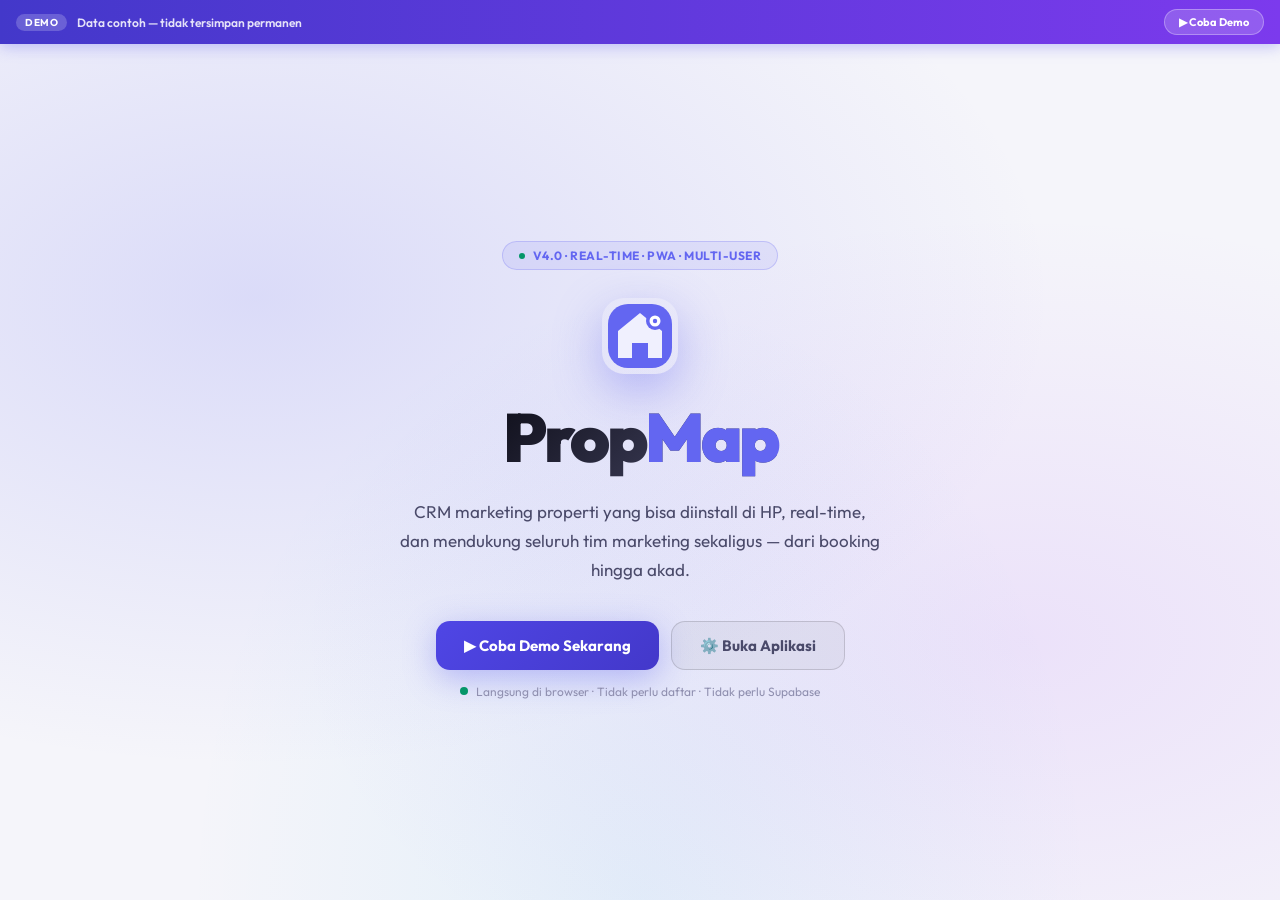
==== commit 31e0dd95: "ubah nama branding dan logo" ====
--- a/demo.html
+++ b/demo.html
@@ -1,827 +1,827 @@
-<!DOCTYPE html>
-<html lang="id">
-<head>
-<meta charset="UTF-8"/>
-<meta name="viewport" content="width=device-width,initial-scale=1,maximum-scale=1,user-scalable=no"/>
-<meta name="theme-color" content="#050508"/>
-<meta name="mobile-web-app-capable" content="yes"/>
-<meta name="apple-mobile-web-app-capable" content="yes"/>
-<title>MarketPro — Demo</title>
-<link href="https://fonts.googleapis.com/css2?family=Outfit:wght@300;400;500;600;700;800;900&family=JetBrains+Mono:wght@400;500;600&display=swap" rel="stylesheet"/>
-<link rel="stylesheet" href="css/main.css"/>
-<style>
-/* ── DEMO BANNER ── */
-.demo-banner {
-  position: fixed; top: 0; left: 0; right: 0; z-index: 9999;
-  background: linear-gradient(90deg, #4338ca, #7c3aed);
-  padding: 9px max(env(safe-area-inset-right),16px) 9px max(env(safe-area-inset-left),16px);
-  display: flex; align-items: center; justify-content: space-between; gap: 10px;
-  box-shadow: 0 2px 16px rgba(99,102,241,.4);
-}
-.demo-badge { background: rgba(255,255,255,.2); border-radius: var(--r-full); padding: 2px 9px; font-size: 10px; font-weight: 700; color: #fff; letter-spacing: .5px; flex-shrink: 0; }
-.demo-msg { font-size: 12px; font-weight: 600; color: rgba(255,255,255,.85); flex: 1; min-width: 0; overflow: hidden; text-overflow: ellipsis; white-space: nowrap; }
-.demo-btn { padding: 5px 14px; border-radius: var(--r-full); background: rgba(255,255,255,.18); border: 1px solid rgba(255,255,255,.3); color: #fff; font-size: 11px; font-weight: 700; cursor: pointer; white-space: nowrap; flex-shrink: 0; font-family: var(--font-body); transition: background .2s; }
-.demo-btn:hover { background: rgba(255,255,255,.28); }
-
-/* Offset konten supaya tidak tertutup banner */
-#landing, #shell { padding-top: 40px; }
-#shell { padding-top: 0; margin-top: 40px; height: calc(100dvh - 40px) !important; }
-
-/* ════════════════════════════
-   LANDING PAGE
-════════════════════════════ */
-#landing { overflow-y: auto; overflow-x: hidden; background: var(--bg-base); }
-html.light #landing { background: var(--bg-base); }
-
-/* Hero */
-.lp-hero {
-  min-height: calc(100vh - 40px);
-  display: flex; flex-direction: column; align-items: center; justify-content: center;
-  padding: 60px 24px; text-align: center; position: relative; overflow: hidden;
-}
-.lp-hero::before {
-  content: ''; position: absolute; inset: 0; pointer-events: none;
-  background:
-    radial-gradient(ellipse at 20% 30%, rgba(99,102,241,.18), transparent 55%),
-    radial-gradient(ellipse at 80% 70%, rgba(168,85,247,.12), transparent 50%),
-    radial-gradient(ellipse at 50% 100%, rgba(14,165,233,.08), transparent 50%);
-}
-.lp-hero::after {
-  content: ''; position: absolute; inset: 0; pointer-events: none;
-  background-image: linear-gradient(rgba(255,255,255,.018) 1px, transparent 1px), linear-gradient(90deg, rgba(255,255,255,.018) 1px, transparent 1px);
-  background-size: 40px 40px;
-  mask-image: radial-gradient(ellipse at center, black 20%, transparent 80%);
-}
-.hero-badge {
-  display: inline-flex; align-items: center; gap: 8px;
-  background: rgba(99,102,241,.1); border: 1px solid rgba(99,102,241,.25);
-  border-radius: var(--r-full); padding: 6px 16px;
-  font-size: 12px; font-weight: 700; color: var(--brand-light);
-  letter-spacing: .5px; text-transform: uppercase;
-  margin-bottom: 28px; position: relative; z-index: 1;
-}
-.hero-ldot { width: 6px; height: 6px; border-radius: 50%; background: var(--emerald); animation: livePulse 2s infinite; display: inline-block; }
-.hero-mark {
-  width: 76px; height: 76px; border-radius: 22px;
-  background: linear-gradient(135deg, var(--brand), var(--violet));
-  display: flex; align-items: center; justify-content: center;
-  font-size: 38px; box-shadow: 0 16px 48px rgba(99,102,241,.4);
-  margin: 0 auto 20px; position: relative; z-index: 1;
-}
-.hero-title {
-  font-size: clamp(42px, 9vw, 68px); font-weight: 900; letter-spacing: -3px;
-  margin-bottom: 18px; position: relative; z-index: 1;
-  background: linear-gradient(135deg, var(--text-1), var(--text-2));
-  -webkit-background-clip: text; -webkit-text-fill-color: transparent; background-clip: text;
-}
-.hero-title em { font-style: normal; -webkit-text-fill-color: var(--brand-light); }
-.hero-sub {
-  font-size: clamp(14px, 2.5vw, 17px); color: var(--text-2);
-  max-width: 480px; line-height: 1.7; margin-bottom: 36px; position: relative; z-index: 1;
-}
-.hero-cta { display: flex; gap: 12px; flex-wrap: wrap; justify-content: center; position: relative; z-index: 1; }
-.btn-cta {
-  padding: 14px 28px; border-radius: var(--r-md); font-size: 15px; font-weight: 700;
-  cursor: pointer; text-decoration: none; display: inline-flex; align-items: center; gap: 8px;
-  transition: all .2s; border: none; font-family: var(--font-body);
-}
-.btn-cta-primary {
-  background: linear-gradient(135deg, var(--brand), #4338ca); color: #fff;
-  box-shadow: 0 8px 32px rgba(99,102,241,.4);
-}
-.btn-cta-primary:hover { transform: translateY(-2px); box-shadow: 0 12px 40px rgba(99,102,241,.5); }
-.btn-cta-secondary {
-  background: rgba(255,255,255,.06); border: 1.5px solid var(--glass-border-hi); color: var(--text-2);
-}
-.btn-cta-secondary:hover { background: rgba(255,255,255,.1); color: var(--text-1); }
-html.light .btn-cta-secondary { background: rgba(0,0,0,.04); border-color: var(--glass-border-hi); }
-.hero-note { display: flex; align-items: center; gap: 8px; margin-top: 14px; font-size: 12px; color: var(--text-3); position: relative; z-index: 1; }
-
-/* Features */
-.lp-section { padding: 72px 24px; max-width: 1040px; margin: 0 auto; }
-.lp-section-alt { background: var(--bg-raised); border-top: 1px solid var(--glass-border); border-bottom: 1px solid var(--glass-border); }
-.lp-section-alt > .lp-inner { max-width: 1040px; margin: 0 auto; padding: 72px 24px; }
-.lp-section-title { font-size: clamp(22px, 4vw, 32px); font-weight: 800; letter-spacing: -1.2px; text-align: center; margin-bottom: 8px; }
-.lp-section-sub { font-size: 14px; color: var(--text-2); text-align: center; margin-bottom: 44px; }
-
-.feat-grid { display: grid; grid-template-columns: repeat(auto-fit, minmax(260px, 1fr)); gap: 12px; }
-.feat-card {
-  background: var(--bg-overlay); border: 1px solid var(--glass-border);
-  border-radius: 18px; padding: 22px;
-  transition: border-color .2s, transform .2s;
-}
-.feat-card:hover { border-color: rgba(99,102,241,.3); transform: translateY(-2px); }
-.feat-ico { font-size: 26px; margin-bottom: 12px; }
-.feat-title { font-size: 15px; font-weight: 700; letter-spacing: -.3px; margin-bottom: 5px; }
-.feat-desc { font-size: 13px; color: var(--text-2); line-height: 1.65; }
-
-/* Stats row */
-.stats-row { display: grid; grid-template-columns: repeat(auto-fit, minmax(140px, 1fr)); gap: 16px; margin-bottom: 44px; }
-.stat-item { text-align: center; }
-.stat-num { font-size: 36px; font-weight: 900; letter-spacing: -2px; color: var(--brand-light); font-family: var(--font-mono); }
-.stat-lbl { font-size: 12px; color: var(--text-3); font-weight: 600; margin-top: 4px; }
-
-/* Pipeline visual */
-.pipe-visual { display: flex; align-items: center; gap: 0; justify-content: center; flex-wrap: wrap; gap: 4px; margin: 32px 0; }
-.pipe-step {
-  display: flex; flex-direction: column; align-items: center; gap: 8px;
-  padding: 16px 20px; border-radius: var(--r-lg);
-  border: 1px solid var(--glass-border); background: var(--bg-overlay);
-  min-width: 100px; flex: 1; max-width: 160px;
-}
-.pipe-step-ico { font-size: 22px; }
-.pipe-step-lbl { font-size: 11px; font-weight: 700; letter-spacing: .2px; }
-.pipe-arrow { color: var(--text-4); font-size: 18px; flex-shrink: 0; }
-.ps-booking { border-top: 3px solid var(--brand); }
-.ps-dp { border-top: 3px solid var(--amber); }
-.ps-berkas { border-top: 3px solid var(--violet); }
-.ps-selesai { border-top: 3px solid var(--emerald); }
-.ps-batal { border-top: 3px solid var(--rose); }
-
-/* CTA bottom */
-.lp-cta { text-align: center; }
-
-/* Footer */
-.lp-footer { padding: 40px 24px; text-align: center; border-top: 1px solid var(--glass-border); }
-.footer-logo { display: inline-flex; align-items: center; gap: 10px; margin-bottom: 10px; }
-.footer-mark { width: 32px; height: 32px; border-radius: 10px; background: linear-gradient(135deg, var(--brand), var(--violet)); display: flex; align-items: center; justify-content: center; font-size: 16px; }
-.footer-wordmark { font-size: 18px; font-weight: 800; letter-spacing: -1px; }
-.footer-wordmark em { font-style: normal; color: var(--brand-light); }
-.footer-links { display: flex; gap: 20px; justify-content: center; flex-wrap: wrap; margin-top: 12px; }
-.footer-links a { font-size: 12px; color: var(--text-3); text-decoration: none; transition: color .2s; }
-.footer-links a:hover { color: var(--text-1); }
-
-/* New feature badges */
-.new-badge { display: inline-block; background: var(--emerald-soft); color: var(--emerald); border: 1px solid rgba(16,185,129,.25); border-radius: var(--r-full); font-size: 9px; font-weight: 800; padding: 1px 7px; letter-spacing: .5px; text-transform: uppercase; margin-left: 6px; vertical-align: middle; }
-
-/* Demo app: sort button in filter */
-.filter-divider { width: 1px; height: 20px; background: var(--glass-border); flex-shrink: 0; align-self: center; margin: 0 2px; }
-.sort-btn { font-family: var(--font-mono); letter-spacing: 0; padding: 6px 12px; }
-.sort-btn.on { background: var(--amber-soft); border-color: rgba(245,158,11,.4); color: var(--amber); }
-
-/* Berkas checklist in demo */
-.berkas-item { display: flex; align-items: center; gap: 12px; padding: 11px 0; border-bottom: 1px solid var(--glass-border); cursor: pointer; transition: opacity .1s; }
-.berkas-item:last-child { border-bottom: none; }
-.berkas-item:active { opacity: .7; }
-.berkas-check { width: 22px; height: 22px; border-radius: 7px; border: 2px solid var(--bg-float); display: flex; align-items: center; justify-content: center; font-size: 12px; flex-shrink: 0; transition: all .2s; }
-.berkas-check.done { background: var(--emerald); border-color: var(--emerald); }
-.berkas-label { font-size: 13px; flex: 1; font-weight: 500; }
-.berkas-label.done { color: var(--text-3); text-decoration: line-through; }
-
-/* Kalender demo */
-.cal-header { display: flex; align-items: center; justify-content: space-between; padding: 20px 20px 12px; }
-.cal-nav-btn { width: 36px; height: 36px; border-radius: var(--r-sm); background: var(--glass-10); border: 1px solid var(--glass-border); color: var(--text-2); font-size: 16px; cursor: pointer; display: flex; align-items: center; justify-content: center; transition: all .2s; }
-.cal-month-label { font-size: 16px; font-weight: 800; letter-spacing: -.5px; }
-.cal-grid { display: grid; grid-template-columns: repeat(7, 1fr); gap: 2px; padding: 0 12px 8px; }
-.cal-day-name { text-align: center; font-size: 10px; font-weight: 700; color: var(--text-4); padding: 6px 0; letter-spacing: .5px; }
-.cal-day { aspect-ratio: 1; display: flex; align-items: center; justify-content: center; border-radius: 8px; cursor: pointer; font-size: 13px; font-weight: 500; color: var(--text-2); transition: all .15s; }
-.cal-day:hover { background: var(--glass-10); }
-.cal-day.today { background: var(--brand-soft); color: var(--brand-light); font-weight: 800; }
-.cal-day.has-event::after { content: ''; position: absolute; bottom: 3px; left: 50%; transform: translateX(-50%); width: 4px; height: 4px; border-radius: 50%; background: var(--amber); }
-.cal-day { position: relative; }
-.cal-day.other-month { color: var(--text-4); opacity: .4; }
-.cal-events { padding: 8px 20px 20px; }
-.cal-events-title { font-size: 11px; font-weight: 700; color: var(--text-3); text-transform: uppercase; letter-spacing: .8px; margin-bottom: 10px; }
-.cal-event-item { display: flex; align-items: center; gap: 12px; padding: 10px 14px; background: var(--bg-overlay); border: 1px solid var(--glass-border); border-radius: var(--r-md); margin-bottom: 8px; }
-.cal-event-dot { width: 8px; height: 8px; border-radius: 50%; flex-shrink: 0; }
-.cal-event-name { font-size: 13px; font-weight: 600; }
-.cal-event-meta { font-size: 11px; color: var(--text-3); margin-top: 2px; }
-</style>
-</head>
-<body>
-
-<!-- ══ DEMO BANNER ══ -->
-<div class="demo-banner">
-  <span class="demo-badge">DEMO</span>
-  <span class="demo-msg" id="bannerMsg">Data contoh — tidak tersimpan permanen</span>
-  <button class="demo-btn" id="bannerBtn" onclick="toggleView()">▶ Coba Demo</button>
-</div>
-
-<!-- ══ TOAST ══ -->
-<div class="toast" id="toast"></div>
-
-<!-- ══════════════════════════════
-     LANDING PAGE
-══════════════════════════════ -->
-<div id="landing">
-
-  <!-- Hero -->
-  <section class="lp-hero">
-    <div class="hero-badge"><span class="hero-ldot"></span>v4.0 · Real-time · PWA · Multi-user</div>
-    <div class="hero-mark">🎯</div>
-    <h1 class="hero-title">Market<em>Pro</em></h1>
-    <p class="hero-sub">CRM marketing properti yang bisa diinstall di HP, real-time, dan mendukung seluruh tim marketing sekaligus — dari booking hingga akad.</p>
-    <div class="hero-cta">
-      <button class="btn-cta btn-cta-primary" onclick="enterDemo()">▶ Coba Demo Sekarang</button>
-      <a href="index.html" class="btn-cta btn-cta-secondary">⚙️ Buka Aplikasi</a>
-    </div>
-    <div class="hero-note">
-      <span class="live-dot" style="width:8px;height:8px"></span>
-      Langsung di browser · Tidak perlu daftar · Tidak perlu Supabase
-    </div>
-  </section>
-
-  <!-- Pipeline visual -->
-  <div class="lp-section-alt">
-    <div class="lp-inner">
-      <div class="lp-section-title">Pipeline Konsumen</div>
-      <div class="lp-section-sub">Kelola setiap tahap perjalanan konsumen dari booking hingga akad selesai</div>
-      <div class="pipe-visual">
-        <div class="pipe-step ps-booking"><div class="pipe-step-ico">📋</div><div class="pipe-step-lbl">Booking</div></div>
-        <div class="pipe-arrow">→</div>
-        <div class="pipe-step ps-dp"><div class="pipe-step-ico">💰</div><div class="pipe-step-lbl">Proses DP</div></div>
-        <div class="pipe-arrow">→</div>
-        <div class="pipe-step ps-berkas"><div class="pipe-step-ico">📁</div><div class="pipe-step-lbl">Kumpul Berkas</div></div>
-        <div class="pipe-arrow">→</div>
-        <div class="pipe-step ps-selesai"><div class="pipe-step-ico">✅</div><div class="pipe-step-lbl">Selesai</div></div>
-        <div class="pipe-arrow">/</div>
-        <div class="pipe-step ps-batal"><div class="pipe-step-ico">❌</div><div class="pipe-step-lbl">Batal</div></div>
-      </div>
-    </div>
-  </div>
-
-  <!-- Features -->
-  <div class="lp-section">
-    <div class="lp-section-title">Semua yang Dibutuhkan Tim Marketing</div>
-    <div class="lp-section-sub">Satu aplikasi untuk seluruh proses — dari pertama kali konsumen datang hingga akad selesai</div>
-    <div class="feat-grid">
-      <div class="feat-card">
-        <div class="feat-ico">⚡</div>
-        <div class="feat-title">Real-time Sync</div>
-        <div class="feat-desc">Data tersinkronisasi ke semua HP tim secara instan via WebSocket. Satu konsumen diupdate, semua marketing langsung lihat.</div>
-      </div>
-      <div class="feat-card">
-        <div class="feat-ico">👥</div>
-        <div class="feat-title">Multi-user & Role</div>
-        <div class="feat-desc">Login per marketing. Admin lihat seluruh data tim, Marketing hanya lihat data konsumen miliknya sendiri.</div>
-      </div>
-      <div class="feat-card">
-        <div class="feat-ico">📲</div>
-        <div class="feat-title">Install di HP (PWA)</div>
-        <div class="feat-desc">Progressive Web App — install di Android & iPhone tanpa App Store. Tampil seperti aplikasi native.</div>
-      </div>
-      <div class="feat-card">
-        <div class="feat-ico">📁</div>
-        <div class="feat-title">Checklist Berkas Dinamis <span class="new-badge">Baru</span></div>
-        <div class="feat-desc">Item checklist bisa ditambah, diedit, dan dihapus sesuai kebutuhan. Upload foto dokumen langsung ke cloud storage.</div>
-      </div>
-      <div class="feat-card">
-        <div class="feat-ico">📅</div>
-        <div class="feat-title">Kalender Follow-up <span class="new-badge">Baru</span></div>
-        <div class="feat-desc">Jadwalkan follow-up konsumen di kalender. Pengingat otomatis H-1 dan hari-H saat waktu follow-up tiba.</div>
-      </div>
-      <div class="feat-card">
-        <div class="feat-ico">📊</div>
-        <div class="feat-title">Grafik & Laporan <span class="new-badge">Baru</span></div>
-        <div class="feat-desc">Chart distribusi pipeline, tren penjualan 6 bulan, dan sumber leads. Filter per periode. Export ke PDF & CSV.</div>
-      </div>
-      <div class="feat-card">
-        <div class="feat-ico">📥</div>
-        <div class="feat-title">Import Excel / CSV <span class="new-badge">Baru</span></div>
-        <div class="feat-desc">Upload data konsumen dari file Excel atau CSV sekaligus. Sistem otomatis mendeteksi nama kolom yang berbeda-beda.</div>
-      </div>
-      <div class="feat-card">
-        <div class="feat-ico">🔔</div>
-        <div class="feat-title">Pengingat Otomatis</div>
-        <div class="feat-desc">Alert follow-up, berkas kurang, dan DP belum selesai. Notifikasi muncul langsung di header aplikasi.</div>
-      </div>
-      <div class="feat-card">
-        <div class="feat-ico">🏆</div>
-        <div class="feat-title">Ranking Tim</div>
-        <div class="feat-desc">Laporan performa dan ranking seluruh anggota tim marketing untuk Admin. Lihat siapa yang paling produktif.</div>
-      </div>
-      <div class="feat-card">
-        <div class="feat-ico">🌙</div>
-        <div class="feat-title">Tema Gelap & Terang</div>
-        <div class="feat-desc">Toggle tema kapan saja dari header atau pengaturan. Tersimpan otomatis, mengikuti preferensi sistem HP.</div>
-      </div>
-      <div class="feat-card">
-        <div class="feat-ico">🔐</div>
-        <div class="feat-title">Keamanan Row-Level</div>
-        <div class="feat-desc">Row Level Security di PostgreSQL memastikan data marketing tidak bisa diakses marketing lain — di level database.</div>
-      </div>
-      <div class="feat-card">
-        <div class="feat-ico">💻</div>
-        <div class="feat-title">Tampilan Desktop <span class="new-badge">Baru</span></div>
-        <div class="feat-desc">Sidebar navigasi di desktop dengan layout 2 panel. Konten terpusat maksimal 800px, tidak melebar di layar lebar.</div>
-      </div>
-    </div>
-  </div>
-
-  <!-- CTA -->
-  <div class="lp-section-alt">
-    <div class="lp-inner lp-cta">
-      <div class="lp-section-title">Siap Dicoba?</div>
-      <div class="lp-section-sub">Demo langsung di browser dengan data contoh — semua fitur bisa dijelajahi tanpa daftar</div>
-      <div class="hero-cta" style="justify-content:center">
-        <button class="btn-cta btn-cta-primary" onclick="enterDemo()">▶ Masuk ke Demo</button>
-        <a href="index.html" class="btn-cta btn-cta-secondary">⚙️ Buka Aplikasi Asli</a>
-      </div>
-    </div>
-  </div>
-
-  <!-- Footer -->
-  <footer class="lp-footer">
-    <div class="footer-logo">
-      <div class="footer-mark">🎯</div>
-      <div class="footer-wordmark">Market<em>Pro</em></div>
-    </div>
-    <div style="font-size:13px;color:var(--text-3)">CRM Marketing Properti · Real-time · Multi-user · PWA</div>
-    <div class="footer-links">
-      <a href="index.html">Buka Aplikasi</a>
-      <a href="https://supabase.com" target="_blank">Supabase</a>
-      <a href="https://vercel.com" target="_blank">Vercel</a>
-    </div>
-    <div style="margin-top:20px;font-size:11px;color:var(--text-4)">MarketPro v4.0 · MIT License · Dibuat untuk tim marketing properti Indonesia</div>
-  </footer>
-</div>
-
-<!-- ══════════════════════════════
-     APP (DEMO MODE)
-══════════════════════════════ -->
-<div id="shell">
-  <header class="header">
-    <div class="header-brand">
-      <div class="header-mark">🎯</div>
-      <div class="header-name">Market<em>Pro</em></div>
-    </div>
-    <div class="header-right">
-      <div class="pill-user">
-        <div class="pill-avatar av0">A</div>
-        <span class="pill-uname">Admin Demo</span>
-        <span class="pill-role admin">Admin</span>
-      </div>
-      <button class="hbtn" id="themeBtnHdr" onclick="quickTheme()">🌙</button>
-      <button class="hbtn" onclick="openNotifDemo()" id="notifBtn">
-        🔔<span class="notif-pip show" id="notifPip"></span>
-      </button>
-    </div>
-  </header>
-
-  <div class="scroll-area" id="scrollArea">
-
-    <!-- DASHBOARD -->
-    <div class="page on" id="pg-dashboard">
-      <div class="dash-hero">
-        <div class="hero-content">
-          <div class="hero-greeting">Halo 👋 <span class="live-badge"><span class="live-dot"></span>Demo</span></div>
-          <div class="hero-name">Admin Demo<br><span class="accent">Selamat bekerja!</span></div>
-          <div class="stat-row">
-            <div class="stat-tile t-brand"><div class="tile-label">Total Konsumen</div><div class="tile-value" id="stTotal">—</div><div class="tile-sub">Semua tim</div></div>
-            <div class="stat-tile t-emerald"><div class="tile-label">Akad Selesai</div><div class="tile-value" id="stSelesai">—</div><div class="tile-sub">Transaksi tuntas</div></div>
-            <div class="stat-tile t-amber"><div class="tile-label">Proses DP</div><div class="tile-value" id="stDP">—</div><div class="tile-sub">Menunggu</div></div>
-            <div class="stat-tile t-violet"><div class="tile-label">Booking</div><div class="tile-value" id="stBooking">—</div><div class="tile-sub">Antrian</div></div>
-          </div>
-        </div>
-      </div>
-      <div class="section"><div class="section-head"><div class="section-title"><span class="sticon">📊</span>Pipeline</div></div><div class="pipe-scroll" id="pipeScroll"></div></div>
-      <div class="section" style="margin-bottom:16px">
-        <div class="section-head"><div class="section-title"><span class="sticon">🕐</span>Terbaru</div><div class="section-link" onclick="switchPg('konsumen')">Lihat semua →</div></div>
-        <div class="feed-list" id="feedList"></div>
-      </div>
-    </div>
-
-    <!-- KONSUMEN -->
-    <div class="page" id="pg-konsumen">
-      <div class="search-zone">
-        <div class="search-box">
-          <span class="search-ico">🔍</span>
-          <input type="search" class="search-field" placeholder="Cari nama, HP, unit..." id="searchFld" oninput="renderKons()"/>
-        </div>
-      </div>
-      <div class="filter-row">
-        <button class="ftag on" data-f="semua" onclick="setFilter('semua')">Semua</button>
-        <button class="ftag" data-f="booking" onclick="setFilter('booking')">📋 Booking</button>
-        <button class="ftag" data-f="dp" onclick="setFilter('dp')">💰 Proses DP</button>
-        <button class="ftag" data-f="berkas" onclick="setFilter('berkas')">📁 Berkas</button>
-        <button class="ftag" data-f="selesai" onclick="setFilter('selesai')">✅ Selesai</button>
-        <button class="ftag" data-f="batal" onclick="setFilter('batal')">❌ Batal</button>
-        <div class="filter-divider"></div>
-        <button class="ftag sort-btn" id="sortBtn" onclick="toggleSort()">A→Z</button>
-      </div>
-      <div class="kons-feed" id="konsFeed"></div>
-      <button class="fab" onclick="toast('Demo: tambah konsumen tidak tersimpan permanen 😊', 'ℹ️')">＋</button>
-    </div>
-
-    <!-- KALENDER -->
-    <div class="page" id="pg-kalender">
-      <div class="cal-header">
-        <button class="cal-nav-btn" onclick="calPrev()">‹</button>
-        <div class="cal-month-label" id="calMonthLabel"></div>
-        <div style="display:flex;gap:6px">
-          <button class="cal-nav-btn" onclick="calToday()" style="font-size:11px;width:auto;padding:0 10px">Hari Ini</button>
-          <button class="cal-nav-btn" onclick="calNext()">›</button>
-        </div>
-      </div>
-      <div class="cal-grid" id="calGrid"></div>
-      <div class="cal-events" id="calEvents"></div>
-    </div>
-
-    <!-- LAPORAN -->
-    <div class="page" id="pg-laporan">
-      <div class="lap-kpi" id="lapKpi"></div>
-      <div class="section" style="margin-top:16px"><div class="section-head"><div class="section-title"><span class="sticon">🎯</span>Pipeline Progress</div></div><div class="prog-list" id="lapProg"></div></div>
-      <div class="section" style="margin-top:8px;margin-bottom:16px"><div class="section-head"><div class="section-title"><span class="sticon">📅</span>Target Bulan Ini</div></div><div id="lapTarget"></div></div>
-    </div>
-
-    <!-- PENGATURAN -->
-    <div class="page" id="pg-pengaturan">
-      <div class="set-profile-hero">
-        <div class="set-big-av av0">A</div>
-        <div>
-          <div style="font-size:18px;font-weight:800;letter-spacing:-.6px">Admin Demo</div>
-          <div class="set-email">admin@marketpro-demo.id</div>
-        </div>
-      </div>
-      <div class="set-group">
-        <div class="set-group-label">Tampilan</div>
-        <div class="set-form">
-          <div class="theme-toggle-wrap">
-            <div class="theme-toggle-info"><div class="theme-toggle-name" id="themeLabel">🌙 Tema Gelap</div><div class="theme-toggle-desc" id="themeDesc">Saat ini menggunakan tema gelap</div></div>
-            <label class="toggle-pill"><input type="checkbox" id="themeToggle" onchange="setTheme(this.checked)"/><div class="toggle-track"><div class="toggle-thumb" id="toggleThumb">🌙</div></div></label>
-          </div>
-        </div>
-      </div>
-      <div class="set-group">
-        <div class="set-group-label">Tentang Demo</div>
-        <div class="set-form">
-          <div class="set-row" style="cursor:default">
-            <div class="set-row-info"><div class="set-row-name">📊 MarketPro v4.0</div><div class="set-row-desc">Mode Demo · Data tidak tersimpan permanen</div></div>
-          </div>
-          <div class="set-row" onclick="window.open('index.html','_self')">
-            <div class="set-row-info"><div class="set-row-name">⚙️ Pasang Versi Asli</div><div class="set-row-desc">Hubungkan ke Supabase untuk fitur penuh</div></div>
-            <div class="set-arrow">›</div>
-          </div>
-          <div class="set-row" onclick="backToLanding()">
-            <div class="set-row-info"><div class="set-row-name">🏠 Kembali ke Landing Page</div><div class="set-row-desc">Lihat fitur, screenshot, dan panduan setup</div></div>
-            <div class="set-arrow">›</div>
-          </div>
-        </div>
-      </div>
-      <div style="text-align:center;padding:24px 20px;color:var(--text-4);font-size:11px">MarketPro v4.0 · Demo Mode · Data tidak tersimpan</div>
-    </div>
-
-  </div><!-- /scroll-area -->
-
-  <nav class="tabbar">
-    <div class="sidebar-logo"><span class="sidebar-logo-mark">🎯</span><span class="sidebar-logo-text">Market<em>Pro</em></span></div>
-    <div class="sidebar-user" id="sidebarUser" style="display:none">
-      <div class="sidebar-user-av av0">A</div>
-      <div class="sidebar-user-info"><div class="sidebar-user-name">Admin Demo</div><div class="sidebar-user-role">👑 Admin</div></div>
-    </div>
-    <button class="tab on" id="tab-dashboard" data-label="Dashboard" onclick="switchPg('dashboard')"><span class="tab-ico">🏠</span>Dashboard</button>
-    <button class="tab" id="tab-konsumen" data-label="Konsumen" onclick="switchPg('konsumen')"><span class="tab-ico">👥</span>Konsumen</button>
-    <button class="tab" id="tab-kalender" data-label="Kalender" onclick="switchPg('kalender')"><span class="tab-ico">📅</span>Kalender</button>
-    <button class="tab" id="tab-laporan" data-label="Laporan" onclick="switchPg('laporan')"><span class="tab-ico">📊</span>Laporan</button>
-    <button class="tab" id="tab-pengaturan" data-label="Pengaturan" onclick="switchPg('pengaturan')"><span class="tab-ico">⚙️</span>Pengaturan</button>
-    <div class="sidebar-bottom" id="sidebarBottom" style="display:none">
-      <button class="sidebar-action" onclick="quickTheme()"><span id="sidebarThemeIco">🌙</span><span>Ganti Tema</span></button>
-      <button class="sidebar-action" onclick="openNotifDemo()"><span>🔔</span><span>Pengingat</span></button>
-      <button class="sidebar-action danger" onclick="backToLanding()"><span>🏠</span><span>Landing Page</span></button>
-    </div>
-  </nav>
-</div>
-
-<!-- MODALS -->
-<div class="modal-bg" id="modalDetail"><div class="modal-sheet" id="detailSheet"></div></div>
-<div class="modal-bg" id="modalNotif">
-  <div class="modal-sheet">
-    <div class="sheet-pill"></div>
-    <div class="sheet-head"><div class="sheet-title">🔔 Pengingat</div><button class="sheet-close" onclick="closeModal('modalNotif')">✕</button></div>
-    <div class="sheet-body" id="notifBody"></div>
-  </div>
-</div>
-
-<script>
-// ══════════════════════════════════════
-// DATA DEMO
-// ══════════════════════════════════════
-const DEMO_DATA = [
-  {id:'k1',nama:'Budi Santoso',hp:'081234567890',unit:'T36/72',kavling:'A-05',harga:350000000,dp:5000000,status:'booking',tgl_booking:'2025-03-10',tgl_followup:'2025-03-25',kpr:'kpr-btn',sumber:'referral',catatan:'Konsumen aktif, follow up tiap Senin',berkas:[{key:'ktp',label:'KTP / e-KTP',done:true},{key:'kk',label:'Kartu Keluarga',done:false}],log:[{action:'Konsumen ditambahkan',time:'2025-03-10T09:00:00Z',note:'Pertama kali kunjungi lokasi'}],owner_name:'Rani Putri'},
-  {id:'k2',nama:'Siti Rahma',hp:'082198765432',unit:'T45/90',kavling:'B-12',harga:450000000,dp:15000000,status:'dp',tgl_booking:'2025-02-20',tgl_followup:'2025-03-22',kpr:'kpr-bni',sumber:'medsos',catatan:'Sedang proses BI checking',berkas:[{key:'ktp',label:'KTP / e-KTP',done:true},{key:'kk',label:'Kartu Keluarga',done:true},{key:'slip',label:'Slip Gaji / SK Kerja',done:true}],log:[{action:'Konsumen ditambahkan',time:'2025-02-20T10:00:00Z',note:''},{action:'Status: Booking → Proses DP',time:'2025-02-28T14:00:00Z',note:''}],owner_name:'Doni Setiawan'},
-  {id:'k3',nama:'Andi Firmansyah',hp:'085678901234',unit:'T36/60',kavling:'C-08',harga:280000000,dp:20000000,status:'berkas',tgl_booking:'2025-01-15',tgl_followup:null,kpr:'subsidi',sumber:'pameran',catatan:'Berkas hampir lengkap',berkas:[{key:'ktp',label:'KTP / e-KTP',done:true},{key:'kk',label:'Kartu Keluarga',done:true},{key:'slip',label:'Slip Gaji',done:true},{key:'tabungan',label:'Rekening Tabungan',done:true},{key:'npwp',label:'NPWP',done:true},{key:'surat',label:'Surat Lainnya',done:false}],log:[{action:'Konsumen ditambahkan',time:'2025-01-15T11:00:00Z',note:''},{action:'Status: Booking → Proses DP',time:'2025-01-25T09:00:00Z',note:''},{action:'Status: Proses DP → Kumpul Berkas',time:'2025-02-05T15:00:00Z',note:''}],owner_name:'Rani Putri'},
-  {id:'k4',nama:'Dewi Lestari',hp:'087712345678',unit:'T54/120',kavling:'D-03',harga:650000000,dp:65000000,status:'selesai',tgl_booking:'2024-12-05',tgl_followup:null,kpr:'cash-keras',sumber:'referral',catatan:'Akad sudah selesai ✅',berkas:[{key:'ktp',label:'KTP / e-KTP',done:true},{key:'kk',label:'Kartu Keluarga',done:true}],log:[{action:'Konsumen ditambahkan',time:'2024-12-05T08:00:00Z',note:''},{action:'Status: Booking → Selesai',time:'2025-01-10T10:00:00Z',note:'Akad berjalan lancar'}],owner_name:'Doni Setiawan'},
-  {id:'k5',nama:'Rizky Pratama',hp:'081387654321',unit:'T36/72',kavling:'A-11',harga:360000000,dp:5000000,status:'booking',tgl_booking:'2025-03-14',tgl_followup:'2025-03-28',kpr:'kpr-mandiri',sumber:'walk-in',catatan:'Pertama kali kunjungi lokasi',berkas:[],log:[{action:'Konsumen ditambahkan',time:'2025-03-14T14:00:00Z',note:'Walk in dari spanduk'}],owner_name:'Rani Putri'},
-  {id:'k6',nama:'Maya Indah',hp:'082345678901',unit:'T45/90',kavling:'B-07',harga:480000000,dp:25000000,status:'selesai',tgl_booking:'2024-11-20',tgl_followup:null,kpr:'kpr-bri',sumber:'website',catatan:'',berkas:[{key:'ktp',label:'KTP / e-KTP',done:true},{key:'kk',label:'Kartu Keluarga',done:true}],log:[{action:'Konsumen ditambahkan',time:'2024-11-20T09:00:00Z',note:''},{action:'Status: Booking → Selesai',time:'2024-12-28T11:00:00Z',note:''}],owner_name:'Doni Setiawan'},
-  {id:'k7',nama:'Hendra Kurniawan',hp:'089876543210',unit:'T36/60',kavling:'C-15',harga:275000000,dp:0,status:'batal',tgl_booking:'2025-02-01',tgl_followup:null,kpr:'subsidi',sumber:'brosur',catatan:'Tidak jadi karena pindah kota',berkas:[{key:'ktp',label:'KTP / e-KTP',done:true}],log:[{action:'Konsumen ditambahkan',time:'2025-02-01T10:00:00Z',note:''},{action:'Status: Booking → Batal',time:'2025-02-15T16:00:00Z',note:'Pindah kota'}],owner_name:'Rani Putri'},
-  {id:'k8',nama:'Putri Ayu Wulandari',hp:'081567890123',unit:'T54/120',kavling:'E-02',harga:720000000,dp:72000000,status:'berkas',tgl_booking:'2025-02-10',tgl_followup:'2025-03-20',kpr:'cash-bertahap',sumber:'referral',catatan:'Klien VIP, hubungi dengan sopan',berkas:[{key:'ktp',label:'KTP / e-KTP',done:true},{key:'kk',label:'Kartu Keluarga',done:true},{key:'slip',label:'Slip Gaji',done:true}],log:[{action:'Konsumen ditambahkan',time:'2025-02-10T13:00:00Z',note:'Referral dari konsumen lama'},{action:'Status: Booking → Kumpul Berkas',time:'2025-03-01T09:00:00Z',note:''}],owner_name:'Doni Setiawan'},
-];
-
-let demoKons = JSON.parse(JSON.stringify(DEMO_DATA));
-let curPg = 'dashboard', curFilter = 'semua', curSort = '', mode = 'landing';
-let calYear = new Date().getFullYear(), calMonth = new Date().getMonth();
-
-// ── VIEW TOGGLE ─────────────────────────────────
-function enterDemo() {
-  mode = 'app';
-  document.getElementById('landing').style.display = 'none';
-  document.getElementById('shell').classList.add('show');
-  document.getElementById('bannerMsg').textContent = 'Mode Demo · Data tidak tersimpan';
-  document.getElementById('bannerBtn').textContent = '← Landing Page';
-  // sidebar desktop
-  const isDesktop = window.innerWidth >= 768;
-  document.getElementById('sidebarUser').style.display   = isDesktop ? 'flex' : 'none';
-  document.getElementById('sidebarBottom').style.display = isDesktop ? 'flex' : 'none';
-  initTheme(); renderDash(); renderKons();
-}
-function backToLanding() {
-  mode = 'landing';
-  document.getElementById('landing').style.display = 'block';
-  document.getElementById('shell').classList.remove('show');
-  document.getElementById('bannerMsg').textContent = 'Data contoh — tidak tersimpan permanen';
-  document.getElementById('bannerBtn').textContent = '▶ Coba Demo';
-}
-function toggleView() { mode === 'app' ? backToLanding() : enterDemo(); }
-
-// ── NAVIGATION ────────────────────────────────
-function switchPg(p) {
-  document.querySelectorAll('.page').forEach(x => x.classList.remove('on'));
-  document.querySelectorAll('.tab').forEach(x => x.classList.remove('on'));
-  document.getElementById('pg-' + p).classList.add('on');
-  document.getElementById('tab-' + p).classList.add('on');
-  curPg = p;
-  document.getElementById('scrollArea').scrollTop = 0;
-  if (p === 'dashboard') renderDash();
-  if (p === 'laporan')   renderLap();
-  if (p === 'kalender')  renderCal();
-}
-
-// ── DASHBOARD ─────────────────────────────────
-function renderDash() {
-  const k = demoKons;
-  document.getElementById('stTotal').textContent   = k.length;
-  document.getElementById('stSelesai').textContent = k.filter(x => x.status === 'selesai').length;
-  document.getElementById('stDP').textContent      = k.filter(x => x.status === 'dp').length;
-  document.getElementById('stBooking').textContent = k.filter(x => x.status === 'booking').length;
-  const pipes = [{f:'booking',l:'Booking',c:0},{f:'dp',l:'Proses DP',c:1},{f:'berkas',l:'Berkas',c:2},{f:'selesai',l:'Selesai',c:3},{f:'batal',l:'Batal',c:4}];
-  const pcMap = ['booking','dp','berkas','selesai','batal'];
-  document.getElementById('pipeScroll').innerHTML = pipes.map(p => `
-    <div class="pc-${p.f}" onclick="setFilter('${p.f}');switchPg('konsumen')">
-      <div class="pipe-card"><div class="pipe-num">${k.filter(x => x.status === p.f).length}</div><div class="pipe-label">${p.l}</div></div>
-    </div>`).join('');
-  document.getElementById('feedList').innerHTML = k.slice(0, 5).map((k, i) => `
-    <div class="feed-item" onclick="openDet('${k.id}')">
-      <div class="feed-av av${i % 8}">${k.nama.charAt(0)}</div>
-      <div class="feed-info">
-        <div class="feed-name">${k.nama}</div>
-        <div class="feed-meta"><span>${k.unit || '—'}</span><span class="feed-dot"></span><span class="s-badge s-${k.status}" style="font-size:9px;padding:2px 7px">${sLabel(k.status)}</span><span class="feed-dot"></span><span>${k.owner_name}</span></div>
-      </div>
-      <div class="feed-time">${relTime(k.log[0]?.time || new Date().toISOString())}</div>
-    </div>`).join('');
-}
-
-// ── KONSUMEN ──────────────────────────────────
-function setFilter(f) {
-  curFilter = f;
-  document.querySelectorAll('.ftag').forEach(c => c.classList.toggle('on', c.dataset.f === f));
-  renderKons();
-}
-function toggleSort() {
-  curSort = curSort === '' ? 'az' : curSort === 'az' ? 'za' : '';
-  const btn = document.getElementById('sortBtn');
-  btn.textContent = curSort === 'za' ? 'Z→A' : 'A→Z';
-  btn.classList.toggle('on', curSort !== '');
-  renderKons();
-}
-function renderKons() {
-  const q = (document.getElementById('searchFld')?.value || '').toLowerCase();
-  let list = [...demoKons];
-  if (curFilter !== 'semua') list = list.filter(k => k.status === curFilter);
-  if (q) list = list.filter(k => k.nama.toLowerCase().includes(q) || (k.hp || '').includes(q) || (k.unit || '').toLowerCase().includes(q));
-  if (curSort === 'az') list.sort((a, b) => a.nama.localeCompare(b.nama, 'id'));
-  if (curSort === 'za') list.sort((a, b) => b.nama.localeCompare(a.nama, 'id'));
-  const el = document.getElementById('konsFeed');
-  if (!list.length) { el.innerHTML = `<div class="empty-state"><div class="empty-ico">🔍</div><div class="empty-title">Tidak ditemukan</div><div class="empty-sub">Ubah filter atau kata kunci</div></div>`; return; }
-  el.innerHTML = list.map(k => {
-    const bOk  = (k.berkas||[]).filter(b => b.done).length;
-    const bTot = (k.berkas||[]).length;
-    const hasFollowup = k.tgl_followup && new Date(k.tgl_followup + 'T00:00:00') >= new Date(new Date().toDateString());
-    return `<div class="kons-card st-${k.status}" onclick="openDet('${k.id}')">
-      <div class="card-top">
-        <div>
-          <div class="card-name">${k.nama}</div>
-          <div class="card-unit">${k.unit || '—'} · Kav. ${k.kavling || '—'}</div>
-          <div class="card-owner">👤 ${k.owner_name}</div>
-        </div>
-        <div style="display:flex;flex-direction:column;align-items:flex-end;gap:4px">
-          <span class="s-badge s-${k.status}">${sLabel(k.status)}</span>
-          ${hasFollowup ? `<span style="font-size:9px;color:var(--amber);font-weight:700">📅 ${fDateShort(k.tgl_followup)}</span>` : ''}
-        </div>
-      </div>
-      <div class="card-footer">
-        <div class="card-stat">📞 ${k.hp}</div>
-        <div class="card-stat">💰 ${fRp(k.harga)}</div>
-        <div class="card-stat">📁 ${bOk}/${bTot || '—'}</div>
-      </div>
-    </div>`;
-  }).join('');
-}
-
-// ── DETAIL ────────────────────────────────────
-function openDet(id) {
-  const k = demoKons.find(x => x.id === id); if (!k) return;
-  const ci = Math.abs(hsh(id)) % 8;
-  const logHtml = (k.log || []).slice().reverse().map(l => `
-    <div class="tl-item"><div class="tl-dot">📌</div>
-    <div class="tl-body"><div class="tl-action">${l.action}</div><div class="tl-time">${fDate(l.time)}</div>${l.note ? `<div class="tl-note">${l.note}</div>` : ''}</div></div>`).join('') || `<div style="color:var(--text-4);font-size:12px;padding:8px 0">Belum ada log</div>`;
-  const berkasHtml = (k.berkas || []).map(bx => `
-    <div class="berkas-item" onclick="toggleBerkas('${id}','${bx.key}')">
-      <div class="berkas-check ${bx.done ? 'done' : ''}">${bx.done ? '✓' : ''}</div>
-      <div class="berkas-label ${bx.done ? 'done' : ''}">${bx.label}</div>
-    </div>`).join('') || `<div style="color:var(--text-4);font-size:12px;padding:12px 0">Belum ada item berkas. Tambah di versi asli.</div>`;
-
-  document.getElementById('detailSheet').innerHTML = `
-    <div class="sheet-pill"></div>
-    <div class="sheet-head"><div class="sheet-title">Detail Konsumen</div><button class="sheet-close" onclick="closeModal('modalDetail')">✕</button></div>
-    <div class="det-hero">
-      <div class="det-avatar av${ci}">${k.nama.charAt(0)}</div>
-      <div>
-        <div class="det-name">${k.nama}</div>
-        <div class="det-unit">${k.unit || '—'} · Kav. ${k.kavling || '—'}</div>
-        <span class="s-badge s-${k.status}" style="display:inline-block;margin-top:6px">${sLabel(k.status)}</span>
-        ${k.tgl_followup ? `<div style="font-size:11px;color:var(--amber);margin-top:4px;font-weight:600">📅 Follow-up: ${fDateShort(k.tgl_followup)}</div>` : ''}
-      </div>
-    </div>
-    <div class="qa-row">
-      <button class="qa-btn qa-call" onclick="toast('📞 Demo: Telepon ${k.hp}','📞')"><span class="qa-ico">📞</span>Telepon</button>
-      <button class="qa-btn qa-wa"   onclick="toast('💬 Demo: Buka WhatsApp','💬')"><span class="qa-ico">💬</span>WhatsApp</button>
-      <button class="qa-btn qa-edit" onclick="toast('✏️ Demo: Edit tidak tersimpan permanen','')"><span class="qa-ico">✏️</span>Edit</button>
-      <button class="qa-btn qa-log"  onclick="demoAddLog('${id}')"><span class="qa-ico">📝</span>Catat</button>
-    </div>
-    <div class="det-section">
-      <div class="det-sec-label">Informasi</div>
-      <div class="det-row"><span class="det-key">No. HP</span><span class="det-val" style="color:var(--brand-light)">${k.hp}</span></div>
-      <div class="det-row"><span class="det-key">Harga Unit</span><span class="det-val" style="color:var(--brand-light)">${fRpFull(k.harga)}</span></div>
-      <div class="det-row"><span class="det-key">Jumlah DP</span><span class="det-val">${fRpFull(k.dp)}</span></div>
-      <div class="det-row"><span class="det-key">Tgl. Booking</span><span class="det-val">${k.tgl_booking || '—'}</span></div>
-      <div class="det-row"><span class="det-key">Follow-up</span><span class="det-val" style="color:var(--amber)">${k.tgl_followup ? fDateShort(k.tgl_followup) : '—'}</span></div>
-      <div class="det-row"><span class="det-key">Pembiayaan</span><span class="det-val">${kprLabel(k.kpr)}</span></div>
-      <div class="det-row"><span class="det-key">Sumber</span><span class="det-val">${sumberLabel(k.sumber)}</span></div>
-      <div class="det-row"><span class="det-key">Marketing</span><span class="det-val">${k.owner_name}</span></div>
-      ${k.catatan ? `<div class="det-row" style="flex-direction:column;gap:6px"><span class="det-key">Catatan</span><div class="tl-note">${k.catatan}</div></div>` : ''}
-    </div>
-    <div class="det-section">
-      <div class="det-sec-label">Checklist Berkas & Dokumen</div>
-      <div class="berkas-grid">${berkasHtml}</div>
-    </div>
-    <div class="det-section" style="padding-bottom:24px">
-      <div class="det-sec-label">Log Aktivitas</div>
-      <div class="tl" style="padding-top:8px">${logHtml}</div>
-    </div>`;
-  openModal('modalDetail');
-}
-
-function toggleBerkas(id, key) {
-  const k = demoKons.find(x => x.id === id); if (!k) return;
-  const item = (k.berkas || []).find(b => b.key === key); if (!item) return;
-  item.done = !item.done;
-  k.log.push({ action: `Berkas ${item.label}: ${item.done ? '✅ Sudah' : '❌ Belum'}`, time: new Date().toISOString(), note: '' });
-  toast(item.done ? `${item.label} ✓` : `${item.label} belum`, item.done ? '✅' : '📋');
-  openDet(id);
-}
-
-function demoAddLog(id) {
-  const note = prompt('Tambah catatan (demo):'); if (!note) return;
-  const k = demoKons.find(x => x.id === id); if (!k) return;
-  k.log.push({ action: 'Catatan ditambahkan', time: new Date().toISOString(), note });
-  toast('Catatan ditambahkan (sesi ini)', '📝');
-  openDet(id);
-}
-
-// ── KALENDER ──────────────────────────────────
-function renderCal() {
-  const today = new Date();
-  document.getElementById('calMonthLabel').textContent =
-    new Date(calYear, calMonth, 1).toLocaleDateString('id-ID', { month: 'long', year: 'numeric' });
-  const firstDay = new Date(calYear, calMonth, 1).getDay();
-  const daysInMonth = new Date(calYear, calMonth + 1, 0).getDate();
-  const daysInPrev  = new Date(calYear, calMonth, 0).getDate();
-  const evMap = {};
-  demoKons.forEach(k => {
-    if (k.tgl_followup) {
-      const key = k.tgl_followup.slice(0, 10);
-      if (!evMap[key]) evMap[key] = [];
-      evMap[key].push(k);
-    }
-  });
-  const days = ['Min','Sen','Sel','Rab','Kam','Jum','Sab'];
-  let html = days.map(d => `<div class="cal-day-name">${d}</div>`).join('');
-  for (let i = firstDay - 1; i >= 0; i--) html += `<div class="cal-day other-month">${daysInPrev - i}</div>`;
-  for (let d = 1; d <= daysInMonth; d++) {
-    const ds = `${calYear}-${String(calMonth+1).padStart(2,'0')}-${String(d).padStart(2,'0')}`;
-    const isToday = d === today.getDate() && calMonth === today.getMonth() && calYear === today.getFullYear();
-    let cls = 'cal-day' + (isToday ? ' today' : '') + (evMap[ds] ? ' has-event' : '');
-    html += `<div class="${cls}">${d}</div>`;
-  }
-  const total = firstDay + daysInMonth;
-  const rem = total % 7 === 0 ? 0 : 7 - (total % 7);
-  for (let d = 1; d <= rem; d++) html += `<div class="cal-day other-month">${d}</div>`;
-  document.getElementById('calGrid').innerHTML = html;
-
-  // Upcoming events
-  const todayD = new Date(today.toDateString());
-  const limit  = new Date(todayD); limit.setDate(todayD.getDate() + 14);
-  const upcoming = demoKons.filter(k => k.tgl_followup && new Date(k.tgl_followup + 'T00:00:00') >= todayD && new Date(k.tgl_followup + 'T00:00:00') <= limit).sort((a, b) => a.tgl_followup.localeCompare(b.tgl_followup));
-  const statusColors = { booking: 'var(--brand)', dp: 'var(--amber)', berkas: 'var(--violet)', selesai: 'var(--emerald)', batal: 'var(--rose)' };
-  document.getElementById('calEvents').innerHTML = `
-    <div class="cal-events-title">Follow-up 14 Hari ke Depan</div>
-    ${upcoming.length ? upcoming.map(k => `
-      <div class="cal-event-item" onclick="openDet('${k.id}')">
-        <div class="cal-event-dot" style="background:${statusColors[k.status] || 'var(--brand)'}"></div>
-        <div><div class="cal-event-name">${k.nama}</div><div class="cal-event-meta">${sLabel(k.status)} · ${k.unit || '—'} · ${k.owner_name}</div></div>
-        <div style="font-size:11px;font-family:var(--font-mono);color:var(--text-4);flex-shrink:0">${fDateShort(k.tgl_followup)}</div>
-      </div>`).join('') : `<div style="text-align:center;padding:24px;color:var(--text-4);font-size:13px">Tidak ada jadwal follow-up</div>`}`;
-}
-function calPrev() { if (calMonth === 0) { calMonth = 11; calYear--; } else calMonth--; renderCal(); }
-function calNext() { if (calMonth === 11) { calMonth = 0; calYear++; } else calMonth++; renderCal(); }
-function calToday() { calYear = new Date().getFullYear(); calMonth = new Date().getMonth(); renderCal(); }
-
-// ── LAPORAN ───────────────────────────────────
-function renderLap() {
-  const k = demoKons;
-  const selesai = k.filter(x => x.status === 'selesai').length;
-  const nilai   = k.filter(x => x.status === 'selesai').reduce((s, x) => s + (x.harga || 0), 0);
-  const dp      = k.reduce((s, x) => s + (x.dp || 0), 0);
-  document.getElementById('lapKpi').innerHTML = `
-    <div class="kpi-card kc-blue"><div class="kpi-icon">👥</div><div class="kpi-label">Total Konsumen</div><div class="kpi-value">${k.length}</div></div>
-    <div class="kpi-card kc-green"><div class="kpi-icon">✅</div><div class="kpi-label">Akad Selesai</div><div class="kpi-value">${selesai}</div></div>
-    <div class="kpi-card kc-amber"><div class="kpi-icon">💵</div><div class="kpi-label">Nilai Jual</div><div class="kpi-value" style="font-size:17px">${fRp(nilai)}</div></div>
-    <div class="kpi-card kc-violet"><div class="kpi-icon">🏦</div><div class="kpi-label">DP Masuk</div><div class="kpi-value" style="font-size:17px">${fRp(dp)}</div></div>`;
-  const pipes = [{k:'booking',l:'Booking',c:'#6366f1'},{k:'dp',l:'Proses DP',c:'#f59e0b'},{k:'berkas',l:'Kumpul Berkas',c:'#a855f7'},{k:'selesai',l:'Selesai',c:'#10b981'},{k:'batal',l:'Batal',c:'#f43f5e'}];
-  document.getElementById('lapProg').innerHTML = pipes.map(p => {
-    const cnt = k.filter(x => x.status === p.k).length;
-    const pct = k.length ? Math.round(cnt / k.length * 100) : 0;
-    return `<div class="prog-item"><div class="prog-head"><span class="prog-name">${p.l}</span><span class="prog-meta">${cnt} · ${pct}%</span></div><div class="prog-track"><div class="prog-fill" style="width:${pct}%;background:${p.c}"></div></div></div>`;
-  }).join('');
-  const pct = Math.min(Math.round(selesai / 8 * 100), 100);
-  document.getElementById('lapTarget').innerHTML = `
-    <div class="target-card">
-      <div class="target-head"><div><div class="target-label">Akad Selesai</div><div style="font-size:11px;color:var(--text-3);margin-top:2px">Target bulan ini</div></div>
-      <div class="target-num">${selesai}<span style="font-size:14px;color:var(--text-3);font-family:var(--font-body);font-weight:500"> / 8</span></div></div>
-      <div class="target-track"><div class="target-fill" style="width:${pct}%"></div></div>
-      <div class="target-pct">${pct}% tercapai</div>
-    </div>`;
-}
-
-// ── NOTIF ─────────────────────────────────────
-function openNotifDemo() {
-  const today = new Date(); const r = [];
-  demoKons.forEach(k => {
-    if (k.tgl_followup) { const fd = new Date(k.tgl_followup + 'T00:00:00'); const diff = Math.floor((fd - today) / 86400000); if (diff === 0) r.push({ico:'📅',txt:`${k.nama} — Follow-up HARI INI!`,col:'var(--rose)'}); else if (diff === 1) r.push({ico:'📅',txt:`${k.nama} — Follow-up besok`,col:'var(--amber)'}); }
-    if (k.status === 'booking' && k.tgl_booking) { const d = Math.floor((today - new Date(k.tgl_booking)) / 86400000); if (d >= 7) r.push({ico:'⏰',txt:`${k.nama} — Booking ${d} hari lalu, follow up!`,col:'var(--amber)'}); }
-    if (k.status === 'berkas') { const m = (k.berkas||[]).filter(b => !b.done).length; if (m > 0) r.push({ico:'📁',txt:`${k.nama} — ${m} berkas belum`,col:'var(--violet)'}); }
-    if (k.status === 'dp') r.push({ico:'💰',txt:`${k.nama} — Proses DP belum selesai`,col:'var(--brand-light)'});
-  });
-  document.getElementById('notifBody').innerHTML = r.length
-    ? r.map(x => `<div style="display:flex;gap:12px;padding:12px 0;border-bottom:1px solid var(--glass-border);align-items:flex-start"><span style="font-size:20px;flex-shrink:0">${x.ico}</span><span style="font-size:13px;color:${x.col};font-weight:600;line-height:1.5">${x.txt}</span></div>`).join('')
-    : `<div class="empty-state"><div class="empty-ico">🎉</div><div class="empty-title">Semua beres!</div></div>`;
-  openModal('modalNotif');
-}
-
-// ── THEME ─────────────────────────────────────
-function applyTheme(isLight, animate) {
-  const html = document.documentElement;
-  if (animate) { html.classList.add('theme-anim'); setTimeout(() => html.classList.remove('theme-anim'), 400); }
-  html.classList.toggle('light', isLight);
-  document.querySelector('meta[name="theme-color"]')?.setAttribute('content', isLight ? '#f5f5fa' : '#050508');
-  ['themeToggle'].forEach(id => { const el = document.getElementById(id); if (el) el.checked = isLight; });
-  ['toggleThumb'].forEach(id => { const el = document.getElementById(id); if (el) el.textContent = isLight ? '☀️' : '🌙'; });
-  const lbl = document.getElementById('themeLabel'); if (lbl) lbl.textContent = isLight ? '☀️ Tema Terang' : '🌙 Tema Gelap';
-  const dsc = document.getElementById('themeDesc');  if (dsc) dsc.textContent  = isLight ? 'Saat ini menggunakan tema terang' : 'Saat ini menggunakan tema gelap';
-  const hdr = document.getElementById('themeBtnHdr'); if (hdr) hdr.textContent = isLight ? '☀️' : '🌙';
-  const sdi = document.getElementById('sidebarThemeIco'); if (sdi) sdi.textContent = isLight ? '☀️' : '🌙';
-}
-function setTheme(l) { localStorage.setItem('mp_theme', l ? 'light' : 'dark'); applyTheme(l, true); toast(l ? 'Tema terang aktif ☀️' : 'Tema gelap aktif 🌙', ''); }
-function quickTheme() { const nl = !document.documentElement.classList.contains('light'); localStorage.setItem('mp_theme', nl ? 'light' : 'dark'); applyTheme(nl, true); toast(nl ? 'Tema terang aktif ☀️' : 'Tema gelap aktif 🌙', ''); }
-function initTheme() { const s = localStorage.getItem('mp_theme'); applyTheme(s ? s === 'light' : window.matchMedia('(prefers-color-scheme: light)').matches, false); }
-
-// ── MODAL ─────────────────────────────────────
-function openModal(id)  { document.getElementById(id).classList.add('open'); }
-function closeModal(id) { document.getElementById(id).classList.remove('open'); }
-document.querySelectorAll('.modal-bg').forEach(el => el.addEventListener('click', e => { if (e.target === el) el.classList.remove('open'); }));
-
-// ── TOAST ─────────────────────────────────────
-let _tt;
-function toast(msg, ico = '') {
-  const t = document.getElementById('toast');
-  t.textContent = ico ? ico + ' ' + msg : msg;
-  t.classList.add('show'); clearTimeout(_tt);
-  _tt = setTimeout(() => t.classList.remove('show'), 2600);
-}
-
-// ── HELPERS ───────────────────────────────────
-function sLabel(s) { return {booking:'Booking',dp:'Proses DP',berkas:'Kumpul Berkas',selesai:'Selesai',batal:'Batal'}[s] || s; }
-function kprLabel(s) { return {'kpr-btn':'KPR BTN','kpr-bni':'KPR BNI','kpr-bri':'KPR BRI','kpr-mandiri':'KPR Mandiri','kpr-bsm':'KPR Syariah','cash-keras':'Cash Keras','cash-bertahap':'Cash Bertahap','subsidi':'KPR Subsidi FLPP'}[s] || s || '—'; }
-function sumberLabel(s) { return {referral:'Referral',medsos:'Media Sosial',pameran:'Pameran',brosur:'Brosur',website:'Website','walk-in':'Walk In',telepon:'Telepon'}[s] || s || '—'; }
-function fRp(n) { if (!n) return 'Rp 0'; return 'Rp ' + Number(n).toLocaleString('id-ID'); }
-function fRpFull(n) { return n ? 'Rp ' + Number(n).toLocaleString('id-ID') : 'Rp 0'; }
-function fDate(iso) { if (!iso) return '—'; const d = new Date(iso); return d.toLocaleDateString('id-ID', {day:'numeric',month:'short',year:'numeric',hour:'2-digit',minute:'2-digit'}); }
-function fDateShort(iso) { if (!iso) return '—'; const d = new Date(iso + 'T00:00:00'); return d.toLocaleDateString('id-ID', {day:'numeric',month:'short',year:'numeric'}); }
-function relTime(iso) { const diff = Date.now() - new Date(iso); const m = Math.floor(diff/60000); if (m < 1) return 'baru saja'; if (m < 60) return m + 'm lalu'; const h = Math.floor(m/60); if (h < 24) return h + 'j lalu'; return Math.floor(h/24) + 'h lalu'; }
-function hsh(s) { let h = 0; for (let i = 0; i < (s||'').length; i++) { h = ((h<<5)-h)+s.charCodeAt(i); h|=0; } return h; }
-
-// Init
-initTheme();
-</script>
-</body>
-</html>
+<!DOCTYPE html>
+<html lang="id">
+<head>
+<meta charset="UTF-8"/>
+<meta name="viewport" content="width=device-width,initial-scale=1,maximum-scale=1,user-scalable=no"/>
+<meta name="theme-color" content="#050508"/>
+<meta name="mobile-web-app-capable" content="yes"/>
+<meta name="apple-mobile-web-app-capable" content="yes"/>
+<title>PropMap — Demo</title>
+<link href="https://fonts.googleapis.com/css2?family=Outfit:wght@300;400;500;600;700;800;900&family=JetBrains+Mono:wght@400;500;600&display=swap" rel="stylesheet"/>
+<link rel="stylesheet" href="css/main.css"/>
+<style>
+/* ── DEMO BANNER ── */
+.demo-banner {
+  position: fixed; top: 0; left: 0; right: 0; z-index: 9999;
+  background: linear-gradient(90deg, #4338ca, #7c3aed);
+  padding: 9px max(env(safe-area-inset-right),16px) 9px max(env(safe-area-inset-left),16px);
+  display: flex; align-items: center; justify-content: space-between; gap: 10px;
+  box-shadow: 0 2px 16px rgba(99,102,241,.4);
+}
+.demo-badge { background: rgba(255,255,255,.2); border-radius: var(--r-full); padding: 2px 9px; font-size: 10px; font-weight: 700; color: #fff; letter-spacing: .5px; flex-shrink: 0; }
+.demo-msg { font-size: 12px; font-weight: 600; color: rgba(255,255,255,.85); flex: 1; min-width: 0; overflow: hidden; text-overflow: ellipsis; white-space: nowrap; }
+.demo-btn { padding: 5px 14px; border-radius: var(--r-full); background: rgba(255,255,255,.18); border: 1px solid rgba(255,255,255,.3); color: #fff; font-size: 11px; font-weight: 700; cursor: pointer; white-space: nowrap; flex-shrink: 0; font-family: var(--font-body); transition: background .2s; }
+.demo-btn:hover { background: rgba(255,255,255,.28); }
+
+/* Offset konten supaya tidak tertutup banner */
+#landing, #shell { padding-top: 40px; }
+#shell { padding-top: 0; margin-top: 40px; height: calc(100dvh - 40px) !important; }
+
+/* ════════════════════════════
+   LANDING PAGE
+════════════════════════════ */
+#landing { overflow-y: auto; overflow-x: hidden; background: var(--bg-base); }
+html.light #landing { background: var(--bg-base); }
+
+/* Hero */
+.lp-hero {
+  min-height: calc(100vh - 40px);
+  display: flex; flex-direction: column; align-items: center; justify-content: center;
+  padding: 60px 24px; text-align: center; position: relative; overflow: hidden;
+}
+.lp-hero::before {
+  content: ''; position: absolute; inset: 0; pointer-events: none;
+  background:
+    radial-gradient(ellipse at 20% 30%, rgba(99,102,241,.18), transparent 55%),
+    radial-gradient(ellipse at 80% 70%, rgba(168,85,247,.12), transparent 50%),
+    radial-gradient(ellipse at 50% 100%, rgba(14,165,233,.08), transparent 50%);
+}
+.lp-hero::after {
+  content: ''; position: absolute; inset: 0; pointer-events: none;
+  background-image: linear-gradient(rgba(255,255,255,.018) 1px, transparent 1px), linear-gradient(90deg, rgba(255,255,255,.018) 1px, transparent 1px);
+  background-size: 40px 40px;
+  mask-image: radial-gradient(ellipse at center, black 20%, transparent 80%);
+}
+.hero-badge {
+  display: inline-flex; align-items: center; gap: 8px;
+  background: rgba(99,102,241,.1); border: 1px solid rgba(99,102,241,.25);
+  border-radius: var(--r-full); padding: 6px 16px;
+  font-size: 12px; font-weight: 700; color: var(--brand-light);
+  letter-spacing: .5px; text-transform: uppercase;
+  margin-bottom: 28px; position: relative; z-index: 1;
+}
+.hero-ldot { width: 6px; height: 6px; border-radius: 50%; background: var(--emerald); animation: livePulse 2s infinite; display: inline-block; }
+.hero-mark {
+  width: 76px; height: 76px; border-radius: 22px;
+  background: linear-gradient(135deg, var(--brand), var(--violet));
+  display: flex; align-items: center; justify-content: center;
+  font-size: 38px; box-shadow: 0 16px 48px rgba(99,102,241,.4);
+  margin: 0 auto 20px; position: relative; z-index: 1;
+}
+.hero-title {
+  font-size: clamp(42px, 9vw, 68px); font-weight: 900; letter-spacing: -3px;
+  margin-bottom: 18px; position: relative; z-index: 1;
+  background: linear-gradient(135deg, var(--text-1), var(--text-2));
+  -webkit-background-clip: text; -webkit-text-fill-color: transparent; background-clip: text;
+}
+.hero-title em { font-style: normal; -webkit-text-fill-color: var(--brand-light); }
+.hero-sub {
+  font-size: clamp(14px, 2.5vw, 17px); color: var(--text-2);
+  max-width: 480px; line-height: 1.7; margin-bottom: 36px; position: relative; z-index: 1;
+}
+.hero-cta { display: flex; gap: 12px; flex-wrap: wrap; justify-content: center; position: relative; z-index: 1; }
+.btn-cta {
+  padding: 14px 28px; border-radius: var(--r-md); font-size: 15px; font-weight: 700;
+  cursor: pointer; text-decoration: none; display: inline-flex; align-items: center; gap: 8px;
+  transition: all .2s; border: none; font-family: var(--font-body);
+}
+.btn-cta-primary {
+  background: linear-gradient(135deg, var(--brand), #4338ca); color: #fff;
+  box-shadow: 0 8px 32px rgba(99,102,241,.4);
+}
+.btn-cta-primary:hover { transform: translateY(-2px); box-shadow: 0 12px 40px rgba(99,102,241,.5); }
+.btn-cta-secondary {
+  background: rgba(255,255,255,.06); border: 1.5px solid var(--glass-border-hi); color: var(--text-2);
+}
+.btn-cta-secondary:hover { background: rgba(255,255,255,.1); color: var(--text-1); }
+html.light .btn-cta-secondary { background: rgba(0,0,0,.04); border-color: var(--glass-border-hi); }
+.hero-note { display: flex; align-items: center; gap: 8px; margin-top: 14px; font-size: 12px; color: var(--text-3); position: relative; z-index: 1; }
+
+/* Features */
+.lp-section { padding: 72px 24px; max-width: 1040px; margin: 0 auto; }
+.lp-section-alt { background: var(--bg-raised); border-top: 1px solid var(--glass-border); border-bottom: 1px solid var(--glass-border); }
+.lp-section-alt > .lp-inner { max-width: 1040px; margin: 0 auto; padding: 72px 24px; }
+.lp-section-title { font-size: clamp(22px, 4vw, 32px); font-weight: 800; letter-spacing: -1.2px; text-align: center; margin-bottom: 8px; }
+.lp-section-sub { font-size: 14px; color: var(--text-2); text-align: center; margin-bottom: 44px; }
+
+.feat-grid { display: grid; grid-template-columns: repeat(auto-fit, minmax(260px, 1fr)); gap: 12px; }
+.feat-card {
+  background: var(--bg-overlay); border: 1px solid var(--glass-border);
+  border-radius: 18px; padding: 22px;
+  transition: border-color .2s, transform .2s;
+}
+.feat-card:hover { border-color: rgba(99,102,241,.3); transform: translateY(-2px); }
+.feat-ico { font-size: 26px; margin-bottom: 12px; }
+.feat-title { font-size: 15px; font-weight: 700; letter-spacing: -.3px; margin-bottom: 5px; }
+.feat-desc { font-size: 13px; color: var(--text-2); line-height: 1.65; }
+
+/* Stats row */
+.stats-row { display: grid; grid-template-columns: repeat(auto-fit, minmax(140px, 1fr)); gap: 16px; margin-bottom: 44px; }
+.stat-item { text-align: center; }
+.stat-num { font-size: 36px; font-weight: 900; letter-spacing: -2px; color: var(--brand-light); font-family: var(--font-mono); }
+.stat-lbl { font-size: 12px; color: var(--text-3); font-weight: 600; margin-top: 4px; }
+
+/* Pipeline visual */
+.pipe-visual { display: flex; align-items: center; gap: 0; justify-content: center; flex-wrap: wrap; gap: 4px; margin: 32px 0; }
+.pipe-step {
+  display: flex; flex-direction: column; align-items: center; gap: 8px;
+  padding: 16px 20px; border-radius: var(--r-lg);
+  border: 1px solid var(--glass-border); background: var(--bg-overlay);
+  min-width: 100px; flex: 1; max-width: 160px;
+}
+.pipe-step-ico { font-size: 22px; }
+.pipe-step-lbl { font-size: 11px; font-weight: 700; letter-spacing: .2px; }
+.pipe-arrow { color: var(--text-4); font-size: 18px; flex-shrink: 0; }
+.ps-booking { border-top: 3px solid var(--brand); }
+.ps-dp { border-top: 3px solid var(--amber); }
+.ps-berkas { border-top: 3px solid var(--violet); }
+.ps-selesai { border-top: 3px solid var(--emerald); }
+.ps-batal { border-top: 3px solid var(--rose); }
+
+/* CTA bottom */
+.lp-cta { text-align: center; }
+
+/* Footer */
+.lp-footer { padding: 40px 24px; text-align: center; border-top: 1px solid var(--glass-border); }
+.footer-logo { display: inline-flex; align-items: center; gap: 10px; margin-bottom: 10px; }
+.footer-mark { width: 32px; height: 32px; border-radius: 10px; background: linear-gradient(135deg, var(--brand), var(--violet)); display: flex; align-items: center; justify-content: center; font-size: 16px; }
+.footer-wordmark { font-size: 18px; font-weight: 800; letter-spacing: -1px; }
+.footer-wordmark em { font-style: normal; color: var(--brand-light); }
+.footer-links { display: flex; gap: 20px; justify-content: center; flex-wrap: wrap; margin-top: 12px; }
+.footer-links a { font-size: 12px; color: var(--text-3); text-decoration: none; transition: color .2s; }
+.footer-links a:hover { color: var(--text-1); }
+
+/* New feature badges */
+.new-badge { display: inline-block; background: var(--emerald-soft); color: var(--emerald); border: 1px solid rgba(16,185,129,.25); border-radius: var(--r-full); font-size: 9px; font-weight: 800; padding: 1px 7px; letter-spacing: .5px; text-transform: uppercase; margin-left: 6px; vertical-align: middle; }
+
+/* Demo app: sort button in filter */
+.filter-divider { width: 1px; height: 20px; background: var(--glass-border); flex-shrink: 0; align-self: center; margin: 0 2px; }
+.sort-btn { font-family: var(--font-mono); letter-spacing: 0; padding: 6px 12px; }
+.sort-btn.on { background: var(--amber-soft); border-color: rgba(245,158,11,.4); color: var(--amber); }
+
+/* Berkas checklist in demo */
+.berkas-item { display: flex; align-items: center; gap: 12px; padding: 11px 0; border-bottom: 1px solid var(--glass-border); cursor: pointer; transition: opacity .1s; }
+.berkas-item:last-child { border-bottom: none; }
+.berkas-item:active { opacity: .7; }
+.berkas-check { width: 22px; height: 22px; border-radius: 7px; border: 2px solid var(--bg-float); display: flex; align-items: center; justify-content: center; font-size: 12px; flex-shrink: 0; transition: all .2s; }
+.berkas-check.done { background: var(--emerald); border-color: var(--emerald); }
+.berkas-label { font-size: 13px; flex: 1; font-weight: 500; }
+.berkas-label.done { color: var(--text-3); text-decoration: line-through; }
+
+/* Kalender demo */
+.cal-header { display: flex; align-items: center; justify-content: space-between; padding: 20px 20px 12px; }
+.cal-nav-btn { width: 36px; height: 36px; border-radius: var(--r-sm); background: var(--glass-10); border: 1px solid var(--glass-border); color: var(--text-2); font-size: 16px; cursor: pointer; display: flex; align-items: center; justify-content: center; transition: all .2s; }
+.cal-month-label { font-size: 16px; font-weight: 800; letter-spacing: -.5px; }
+.cal-grid { display: grid; grid-template-columns: repeat(7, 1fr); gap: 2px; padding: 0 12px 8px; }
+.cal-day-name { text-align: center; font-size: 10px; font-weight: 700; color: var(--text-4); padding: 6px 0; letter-spacing: .5px; }
+.cal-day { aspect-ratio: 1; display: flex; align-items: center; justify-content: center; border-radius: 8px; cursor: pointer; font-size: 13px; font-weight: 500; color: var(--text-2); transition: all .15s; }
+.cal-day:hover { background: var(--glass-10); }
+.cal-day.today { background: var(--brand-soft); color: var(--brand-light); font-weight: 800; }
+.cal-day.has-event::after { content: ''; position: absolute; bottom: 3px; left: 50%; transform: translateX(-50%); width: 4px; height: 4px; border-radius: 50%; background: var(--amber); }
+.cal-day { position: relative; }
+.cal-day.other-month { color: var(--text-4); opacity: .4; }
+.cal-events { padding: 8px 20px 20px; }
+.cal-events-title { font-size: 11px; font-weight: 700; color: var(--text-3); text-transform: uppercase; letter-spacing: .8px; margin-bottom: 10px; }
+.cal-event-item { display: flex; align-items: center; gap: 12px; padding: 10px 14px; background: var(--bg-overlay); border: 1px solid var(--glass-border); border-radius: var(--r-md); margin-bottom: 8px; }
+.cal-event-dot { width: 8px; height: 8px; border-radius: 50%; flex-shrink: 0; }
+.cal-event-name { font-size: 13px; font-weight: 600; }
+.cal-event-meta { font-size: 11px; color: var(--text-3); margin-top: 2px; }
+</style>
+</head>
+<body>
+
+<!-- ══ DEMO BANNER ══ -->
+<div class="demo-banner">
+  <span class="demo-badge">DEMO</span>
+  <span class="demo-msg" id="bannerMsg">Data contoh — tidak tersimpan permanen</span>
+  <button class="demo-btn" id="bannerBtn" onclick="toggleView()">▶ Coba Demo</button>
+</div>
+
+<!-- ══ TOAST ══ -->
+<div class="toast" id="toast"></div>
+
+<!-- ══════════════════════════════
+     LANDING PAGE
+══════════════════════════════ -->
+<div id="landing">
+
+  <!-- Hero -->
+  <section class="lp-hero">
+    <div class="hero-badge"><span class="hero-ldot"></span>v4.0 · Real-time · PWA · Multi-user</div>
+    <div class="hero-mark" style="background:transparent;width:76px;height:76px;padding:0"><svg width="64" height="64" viewBox="0 0 64 64" fill="none"><rect width="64" height="64" rx="20" fill="#6366f1"/><path d="M32 9L10 27V54H24V39H40V54H54V27L32 9Z" fill="white" opacity="0.9"/><circle cx="47" cy="17" r="9" fill="#6366f1"/><circle cx="47" cy="17" r="5.5" fill="white"/><circle cx="47" cy="17" r="2.2" fill="#6366f1"/></svg></div>
+    <h1 class="hero-title">Prop<em>Map</em></h1>
+    <p class="hero-sub">CRM marketing properti yang bisa diinstall di HP, real-time, dan mendukung seluruh tim marketing sekaligus — dari booking hingga akad.</p>
+    <div class="hero-cta">
+      <button class="btn-cta btn-cta-primary" onclick="enterDemo()">▶ Coba Demo Sekarang</button>
+      <a href="index.html" class="btn-cta btn-cta-secondary">⚙️ Buka Aplikasi</a>
+    </div>
+    <div class="hero-note">
+      <span class="live-dot" style="width:8px;height:8px"></span>
+      Langsung di browser · Tidak perlu daftar · Tidak perlu Supabase
+    </div>
+  </section>
+
+  <!-- Pipeline visual -->
+  <div class="lp-section-alt">
+    <div class="lp-inner">
+      <div class="lp-section-title">Pipeline Konsumen</div>
+      <div class="lp-section-sub">Kelola setiap tahap perjalanan konsumen dari booking hingga akad selesai</div>
+      <div class="pipe-visual">
+        <div class="pipe-step ps-booking"><div class="pipe-step-ico">📋</div><div class="pipe-step-lbl">Booking</div></div>
+        <div class="pipe-arrow">→</div>
+        <div class="pipe-step ps-dp"><div class="pipe-step-ico">💰</div><div class="pipe-step-lbl">Proses DP</div></div>
+        <div class="pipe-arrow">→</div>
+        <div class="pipe-step ps-berkas"><div class="pipe-step-ico">📁</div><div class="pipe-step-lbl">Kumpul Berkas</div></div>
+        <div class="pipe-arrow">→</div>
+        <div class="pipe-step ps-selesai"><div class="pipe-step-ico">✅</div><div class="pipe-step-lbl">Selesai</div></div>
+        <div class="pipe-arrow">/</div>
+        <div class="pipe-step ps-batal"><div class="pipe-step-ico">❌</div><div class="pipe-step-lbl">Batal</div></div>
+      </div>
+    </div>
+  </div>
+
+  <!-- Features -->
+  <div class="lp-section">
+    <div class="lp-section-title">Semua yang Dibutuhkan Tim Marketing</div>
+    <div class="lp-section-sub">Satu aplikasi untuk seluruh proses — dari pertama kali konsumen datang hingga akad selesai</div>
+    <div class="feat-grid">
+      <div class="feat-card">
+        <div class="feat-ico">⚡</div>
+        <div class="feat-title">Real-time Sync</div>
+        <div class="feat-desc">Data tersinkronisasi ke semua HP tim secara instan via WebSocket. Satu konsumen diupdate, semua marketing langsung lihat.</div>
+      </div>
+      <div class="feat-card">
+        <div class="feat-ico">👥</div>
+        <div class="feat-title">Multi-user & Role</div>
+        <div class="feat-desc">Login per marketing. Admin lihat seluruh data tim, Marketing hanya lihat data konsumen miliknya sendiri.</div>
+      </div>
+      <div class="feat-card">
+        <div class="feat-ico">📲</div>
+        <div class="feat-title">Install di HP (PWA)</div>
+        <div class="feat-desc">Progressive Web App — install di Android & iPhone tanpa App Store. Tampil seperti aplikasi native.</div>
+      </div>
+      <div class="feat-card">
+        <div class="feat-ico">📁</div>
+        <div class="feat-title">Checklist Berkas Dinamis <span class="new-badge">Baru</span></div>
+        <div class="feat-desc">Item checklist bisa ditambah, diedit, dan dihapus sesuai kebutuhan. Upload foto dokumen langsung ke cloud storage.</div>
+      </div>
+      <div class="feat-card">
+        <div class="feat-ico">📅</div>
+        <div class="feat-title">Kalender Follow-up <span class="new-badge">Baru</span></div>
+        <div class="feat-desc">Jadwalkan follow-up konsumen di kalender. Pengingat otomatis H-1 dan hari-H saat waktu follow-up tiba.</div>
+      </div>
+      <div class="feat-card">
+        <div class="feat-ico">📊</div>
+        <div class="feat-title">Grafik & Laporan <span class="new-badge">Baru</span></div>
+        <div class="feat-desc">Chart distribusi pipeline, tren penjualan 6 bulan, dan sumber leads. Filter per periode. Export ke PDF & CSV.</div>
+      </div>
+      <div class="feat-card">
+        <div class="feat-ico">📥</div>
+        <div class="feat-title">Import Excel / CSV <span class="new-badge">Baru</span></div>
+        <div class="feat-desc">Upload data konsumen dari file Excel atau CSV sekaligus. Sistem otomatis mendeteksi nama kolom yang berbeda-beda.</div>
+      </div>
+      <div class="feat-card">
+        <div class="feat-ico">🔔</div>
+        <div class="feat-title">Pengingat Otomatis</div>
+        <div class="feat-desc">Alert follow-up, berkas kurang, dan DP belum selesai. Notifikasi muncul langsung di header aplikasi.</div>
+      </div>
+      <div class="feat-card">
+        <div class="feat-ico">🏆</div>
+        <div class="feat-title">Ranking Tim</div>
+        <div class="feat-desc">Laporan performa dan ranking seluruh anggota tim marketing untuk Admin. Lihat siapa yang paling produktif.</div>
+      </div>
+      <div class="feat-card">
+        <div class="feat-ico">🌙</div>
+        <div class="feat-title">Tema Gelap & Terang</div>
+        <div class="feat-desc">Toggle tema kapan saja dari header atau pengaturan. Tersimpan otomatis, mengikuti preferensi sistem HP.</div>
+      </div>
+      <div class="feat-card">
+        <div class="feat-ico">🔐</div>
+        <div class="feat-title">Keamanan Row-Level</div>
+        <div class="feat-desc">Row Level Security di PostgreSQL memastikan data marketing tidak bisa diakses marketing lain — di level database.</div>
+      </div>
+      <div class="feat-card">
+        <div class="feat-ico">💻</div>
+        <div class="feat-title">Tampilan Desktop <span class="new-badge">Baru</span></div>
+        <div class="feat-desc">Sidebar navigasi di desktop dengan layout 2 panel. Konten terpusat maksimal 800px, tidak melebar di layar lebar.</div>
+      </div>
+    </div>
+  </div>
+
+  <!-- CTA -->
+  <div class="lp-section-alt">
+    <div class="lp-inner lp-cta">
+      <div class="lp-section-title">Siap Dicoba?</div>
+      <div class="lp-section-sub">Demo langsung di browser dengan data contoh — semua fitur bisa dijelajahi tanpa daftar</div>
+      <div class="hero-cta" style="justify-content:center">
+        <button class="btn-cta btn-cta-primary" onclick="enterDemo()">▶ Masuk ke Demo</button>
+        <a href="index.html" class="btn-cta btn-cta-secondary">⚙️ Buka Aplikasi Asli</a>
+      </div>
+    </div>
+  </div>
+
+  <!-- Footer -->
+  <footer class="lp-footer">
+    <div class="footer-logo">
+      <div class="footer-mark" style="background:transparent;width:32px;height:32px;padding:0;border-radius:0"><svg width="32" height="32" viewBox="0 0 32 32" fill="none"><rect width="32" height="32" rx="9" fill="#6366f1"/><path d="M16 6L6 14V26H13V19H19V26H26V14L16 6Z" fill="white" opacity="0.9"/><circle cx="23" cy="10" r="4.5" fill="#6366f1"/><circle cx="23" cy="10" r="2.8" fill="white"/><circle cx="23" cy="10" r="1.1" fill="#6366f1"/></svg></div>
+      <div class="footer-wordmark">Market<em>Pro</em></div>
+    </div>
+    <div style="font-size:13px;color:var(--text-3)">CRM Marketing Properti · Real-time · Multi-user · PWA</div>
+    <div class="footer-links">
+      <a href="index.html">Buka Aplikasi</a>
+      <a href="https://supabase.com" target="_blank">Supabase</a>
+      <a href="https://vercel.com" target="_blank">Vercel</a>
+    </div>
+    <div style="margin-top:20px;font-size:11px;color:var(--text-4)">PropMap v4.0 · MIT License · Dibuat untuk tim marketing properti Indonesia</div>
+  </footer>
+</div>
+
+<!-- ══════════════════════════════
+     APP (DEMO MODE)
+══════════════════════════════ -->
+<div id="shell">
+  <header class="header">
+    <div class="header-brand">
+      <div class="header-mark" style="background:transparent;padding:0;width:28px;height:28px"><svg width="28" height="28" viewBox="0 0 28 28" fill="none"><rect width="28" height="28" rx="8" fill="#6366f1"/><path d="M14 5L5 12.5V22H11V17H17V22H23V12.5L14 5Z" fill="white" opacity="0.9"/><circle cx="20" cy="9" r="4" fill="#6366f1"/><circle cx="20" cy="9" r="2.5" fill="white"/><circle cx="20" cy="9" r="1" fill="#6366f1"/></svg></div>
+      <div class="header-name">Prop<em>Map</em></div>
+    </div>
+    <div class="header-right">
+      <div class="pill-user">
+        <div class="pill-avatar av0">A</div>
+        <span class="pill-uname">Admin Demo</span>
+        <span class="pill-role admin">Admin</span>
+      </div>
+      <button class="hbtn" id="themeBtnHdr" onclick="quickTheme()">🌙</button>
+      <button class="hbtn" onclick="openNotifDemo()" id="notifBtn">
+        🔔<span class="notif-pip show" id="notifPip"></span>
+      </button>
+    </div>
+  </header>
+
+  <div class="scroll-area" id="scrollArea">
+
+    <!-- DASHBOARD -->
+    <div class="page on" id="pg-dashboard">
+      <div class="dash-hero">
+        <div class="hero-content">
+          <div class="hero-greeting">Halo 👋 <span class="live-badge"><span class="live-dot"></span>Demo</span></div>
+          <div class="hero-name">Admin Demo<br><span class="accent">Selamat bekerja!</span></div>
+          <div class="stat-row">
+            <div class="stat-tile t-brand"><div class="tile-label">Total Konsumen</div><div class="tile-value" id="stTotal">—</div><div class="tile-sub">Semua tim</div></div>
+            <div class="stat-tile t-emerald"><div class="tile-label">Akad Selesai</div><div class="tile-value" id="stSelesai">—</div><div class="tile-sub">Transaksi tuntas</div></div>
+            <div class="stat-tile t-amber"><div class="tile-label">Proses DP</div><div class="tile-value" id="stDP">—</div><div class="tile-sub">Menunggu</div></div>
+            <div class="stat-tile t-violet"><div class="tile-label">Booking</div><div class="tile-value" id="stBooking">—</div><div class="tile-sub">Antrian</div></div>
+          </div>
+        </div>
+      </div>
+      <div class="section"><div class="section-head"><div class="section-title"><span class="sticon">📊</span>Pipeline</div></div><div class="pipe-scroll" id="pipeScroll"></div></div>
+      <div class="section" style="margin-bottom:16px">
+        <div class="section-head"><div class="section-title"><span class="sticon">🕐</span>Terbaru</div><div class="section-link" onclick="switchPg('konsumen')">Lihat semua →</div></div>
+        <div class="feed-list" id="feedList"></div>
+      </div>
+    </div>
+
+    <!-- KONSUMEN -->
+    <div class="page" id="pg-konsumen">
+      <div class="search-zone">
+        <div class="search-box">
+          <span class="search-ico">🔍</span>
+          <input type="search" class="search-field" placeholder="Cari nama, HP, unit..." id="searchFld" oninput="renderKons()"/>
+        </div>
+      </div>
+      <div class="filter-row">
+        <button class="ftag on" data-f="semua" onclick="setFilter('semua')">Semua</button>
+        <button class="ftag" data-f="booking" onclick="setFilter('booking')">📋 Booking</button>
+        <button class="ftag" data-f="dp" onclick="setFilter('dp')">💰 Proses DP</button>
+        <button class="ftag" data-f="berkas" onclick="setFilter('berkas')">📁 Berkas</button>
+        <button class="ftag" data-f="selesai" onclick="setFilter('selesai')">✅ Selesai</button>
+        <button class="ftag" data-f="batal" onclick="setFilter('batal')">❌ Batal</button>
+        <div class="filter-divider"></div>
+        <button class="ftag sort-btn" id="sortBtn" onclick="toggleSort()">A→Z</button>
+      </div>
+      <div class="kons-feed" id="konsFeed"></div>
+      <button class="fab" onclick="toast('Demo: tambah konsumen tidak tersimpan permanen 😊', 'ℹ️')">＋</button>
+    </div>
+
+    <!-- KALENDER -->
+    <div class="page" id="pg-kalender">
+      <div class="cal-header">
+        <button class="cal-nav-btn" onclick="calPrev()">‹</button>
+        <div class="cal-month-label" id="calMonthLabel"></div>
+        <div style="display:flex;gap:6px">
+          <button class="cal-nav-btn" onclick="calToday()" style="font-size:11px;width:auto;padding:0 10px">Hari Ini</button>
+          <button class="cal-nav-btn" onclick="calNext()">›</button>
+        </div>
+      </div>
+      <div class="cal-grid" id="calGrid"></div>
+      <div class="cal-events" id="calEvents"></div>
+    </div>
+
+    <!-- LAPORAN -->
+    <div class="page" id="pg-laporan">
+      <div class="lap-kpi" id="lapKpi"></div>
+      <div class="section" style="margin-top:16px"><div class="section-head"><div class="section-title"><span class="sticon">🎯</span>Pipeline Progress</div></div><div class="prog-list" id="lapProg"></div></div>
+      <div class="section" style="margin-top:8px;margin-bottom:16px"><div class="section-head"><div class="section-title"><span class="sticon">📅</span>Target Bulan Ini</div></div><div id="lapTarget"></div></div>
+    </div>
+
+    <!-- PENGATURAN -->
+    <div class="page" id="pg-pengaturan">
+      <div class="set-profile-hero">
+        <div class="set-big-av av0">A</div>
+        <div>
+          <div style="font-size:18px;font-weight:800;letter-spacing:-.6px">Admin Demo</div>
+          <div class="set-email">admin@marketpro-demo.id</div>
+        </div>
+      </div>
+      <div class="set-group">
+        <div class="set-group-label">Tampilan</div>
+        <div class="set-form">
+          <div class="theme-toggle-wrap">
+            <div class="theme-toggle-info"><div class="theme-toggle-name" id="themeLabel">🌙 Tema Gelap</div><div class="theme-toggle-desc" id="themeDesc">Saat ini menggunakan tema gelap</div></div>
+            <label class="toggle-pill"><input type="checkbox" id="themeToggle" onchange="setTheme(this.checked)"/><div class="toggle-track"><div class="toggle-thumb" id="toggleThumb">🌙</div></div></label>
+          </div>
+        </div>
+      </div>
+      <div class="set-group">
+        <div class="set-group-label">Tentang Demo</div>
+        <div class="set-form">
+          <div class="set-row" style="cursor:default">
+            <div class="set-row-info"><div class="set-row-name">📊 PropMap v4.0</div><div class="set-row-desc">Mode Demo · Data tidak tersimpan permanen</div></div>
+          </div>
+          <div class="set-row" onclick="window.open('index.html','_self')">
+            <div class="set-row-info"><div class="set-row-name">⚙️ Pasang Versi Asli</div><div class="set-row-desc">Hubungkan ke Supabase untuk fitur penuh</div></div>
+            <div class="set-arrow">›</div>
+          </div>
+          <div class="set-row" onclick="backToLanding()">
+            <div class="set-row-info"><div class="set-row-name">🏠 Kembali ke Landing Page</div><div class="set-row-desc">Lihat fitur, screenshot, dan panduan setup</div></div>
+            <div class="set-arrow">›</div>
+          </div>
+        </div>
+      </div>
+      <div style="text-align:center;padding:24px 20px;color:var(--text-4);font-size:11px">PropMap v4.0 · Demo Mode · Data tidak tersimpan</div>
+    </div>
+
+  </div><!-- /scroll-area -->
+
+  <nav class="tabbar">
+    <div class="sidebar-logo"><span class="sidebar-logo-mark" style="background:transparent;width:28px;height:28px;padding:0;border-radius:0"><svg width="28" height="28" viewBox="0 0 28 28" fill="none"><rect width="28" height="28" rx="8" fill="#6366f1"/><path d="M14 5L5 12.5V22H11V17H17V22H23V12.5L14 5Z" fill="white" opacity="0.9"/><circle cx="20" cy="9" r="4" fill="#6366f1"/><circle cx="20" cy="9" r="2.5" fill="white"/><circle cx="20" cy="9" r="1" fill="#6366f1"/></svg></span><span class="sidebar-logo-text">Prop<em>Map</em></span></div>
+    <div class="sidebar-user" id="sidebarUser" style="display:none">
+      <div class="sidebar-user-av av0">A</div>
+      <div class="sidebar-user-info"><div class="sidebar-user-name">Admin Demo</div><div class="sidebar-user-role">👑 Admin</div></div>
+    </div>
+    <button class="tab on" id="tab-dashboard" data-label="Dashboard" onclick="switchPg('dashboard')"><span class="tab-ico">🏠</span>Dashboard</button>
+    <button class="tab" id="tab-konsumen" data-label="Konsumen" onclick="switchPg('konsumen')"><span class="tab-ico">👥</span>Konsumen</button>
+    <button class="tab" id="tab-kalender" data-label="Kalender" onclick="switchPg('kalender')"><span class="tab-ico">📅</span>Kalender</button>
+    <button class="tab" id="tab-laporan" data-label="Laporan" onclick="switchPg('laporan')"><span class="tab-ico">📊</span>Laporan</button>
+    <button class="tab" id="tab-pengaturan" data-label="Pengaturan" onclick="switchPg('pengaturan')"><span class="tab-ico">⚙️</span>Pengaturan</button>
+    <div class="sidebar-bottom" id="sidebarBottom" style="display:none">
+      <button class="sidebar-action" onclick="quickTheme()"><span id="sidebarThemeIco">🌙</span><span>Ganti Tema</span></button>
+      <button class="sidebar-action" onclick="openNotifDemo()"><span>🔔</span><span>Pengingat</span></button>
+      <button class="sidebar-action danger" onclick="backToLanding()"><span>🏠</span><span>Landing Page</span></button>
+    </div>
+  </nav>
+</div>
+
+<!-- MODALS -->
+<div class="modal-bg" id="modalDetail"><div class="modal-sheet" id="detailSheet"></div></div>
+<div class="modal-bg" id="modalNotif">
+  <div class="modal-sheet">
+    <div class="sheet-pill"></div>
+    <div class="sheet-head"><div class="sheet-title">🔔 Pengingat</div><button class="sheet-close" onclick="closeModal('modalNotif')">✕</button></div>
+    <div class="sheet-body" id="notifBody"></div>
+  </div>
+</div>
+
+<script>
+// ══════════════════════════════════════
+// DATA DEMO
+// ══════════════════════════════════════
+const DEMO_DATA = [
+  {id:'k1',nama:'Budi Santoso',hp:'081234567890',unit:'T36/72',kavling:'A-05',harga:350000000,dp:5000000,status:'booking',tgl_booking:'2025-03-10',tgl_followup:'2025-03-25',kpr:'kpr-btn',sumber:'referral',catatan:'Konsumen aktif, follow up tiap Senin',berkas:[{key:'ktp',label:'KTP / e-KTP',done:true},{key:'kk',label:'Kartu Keluarga',done:false}],log:[{action:'Konsumen ditambahkan',time:'2025-03-10T09:00:00Z',note:'Pertama kali kunjungi lokasi'}],owner_name:'Rani Putri'},
+  {id:'k2',nama:'Siti Rahma',hp:'082198765432',unit:'T45/90',kavling:'B-12',harga:450000000,dp:15000000,status:'dp',tgl_booking:'2025-02-20',tgl_followup:'2025-03-22',kpr:'kpr-bni',sumber:'medsos',catatan:'Sedang proses BI checking',berkas:[{key:'ktp',label:'KTP / e-KTP',done:true},{key:'kk',label:'Kartu Keluarga',done:true},{key:'slip',label:'Slip Gaji / SK Kerja',done:true}],log:[{action:'Konsumen ditambahkan',time:'2025-02-20T10:00:00Z',note:''},{action:'Status: Booking → Proses DP',time:'2025-02-28T14:00:00Z',note:''}],owner_name:'Doni Setiawan'},
+  {id:'k3',nama:'Andi Firmansyah',hp:'085678901234',unit:'T36/60',kavling:'C-08',harga:280000000,dp:20000000,status:'berkas',tgl_booking:'2025-01-15',tgl_followup:null,kpr:'subsidi',sumber:'pameran',catatan:'Berkas hampir lengkap',berkas:[{key:'ktp',label:'KTP / e-KTP',done:true},{key:'kk',label:'Kartu Keluarga',done:true},{key:'slip',label:'Slip Gaji',done:true},{key:'tabungan',label:'Rekening Tabungan',done:true},{key:'npwp',label:'NPWP',done:true},{key:'surat',label:'Surat Lainnya',done:false}],log:[{action:'Konsumen ditambahkan',time:'2025-01-15T11:00:00Z',note:''},{action:'Status: Booking → Proses DP',time:'2025-01-25T09:00:00Z',note:''},{action:'Status: Proses DP → Kumpul Berkas',time:'2025-02-05T15:00:00Z',note:''}],owner_name:'Rani Putri'},
+  {id:'k4',nama:'Dewi Lestari',hp:'087712345678',unit:'T54/120',kavling:'D-03',harga:650000000,dp:65000000,status:'selesai',tgl_booking:'2024-12-05',tgl_followup:null,kpr:'cash-keras',sumber:'referral',catatan:'Akad sudah selesai ✅',berkas:[{key:'ktp',label:'KTP / e-KTP',done:true},{key:'kk',label:'Kartu Keluarga',done:true}],log:[{action:'Konsumen ditambahkan',time:'2024-12-05T08:00:00Z',note:''},{action:'Status: Booking → Selesai',time:'2025-01-10T10:00:00Z',note:'Akad berjalan lancar'}],owner_name:'Doni Setiawan'},
+  {id:'k5',nama:'Rizky Pratama',hp:'081387654321',unit:'T36/72',kavling:'A-11',harga:360000000,dp:5000000,status:'booking',tgl_booking:'2025-03-14',tgl_followup:'2025-03-28',kpr:'kpr-mandiri',sumber:'walk-in',catatan:'Pertama kali kunjungi lokasi',berkas:[],log:[{action:'Konsumen ditambahkan',time:'2025-03-14T14:00:00Z',note:'Walk in dari spanduk'}],owner_name:'Rani Putri'},
+  {id:'k6',nama:'Maya Indah',hp:'082345678901',unit:'T45/90',kavling:'B-07',harga:480000000,dp:25000000,status:'selesai',tgl_booking:'2024-11-20',tgl_followup:null,kpr:'kpr-bri',sumber:'website',catatan:'',berkas:[{key:'ktp',label:'KTP / e-KTP',done:true},{key:'kk',label:'Kartu Keluarga',done:true}],log:[{action:'Konsumen ditambahkan',time:'2024-11-20T09:00:00Z',note:''},{action:'Status: Booking → Selesai',time:'2024-12-28T11:00:00Z',note:''}],owner_name:'Doni Setiawan'},
+  {id:'k7',nama:'Hendra Kurniawan',hp:'089876543210',unit:'T36/60',kavling:'C-15',harga:275000000,dp:0,status:'batal',tgl_booking:'2025-02-01',tgl_followup:null,kpr:'subsidi',sumber:'brosur',catatan:'Tidak jadi karena pindah kota',berkas:[{key:'ktp',label:'KTP / e-KTP',done:true}],log:[{action:'Konsumen ditambahkan',time:'2025-02-01T10:00:00Z',note:''},{action:'Status: Booking → Batal',time:'2025-02-15T16:00:00Z',note:'Pindah kota'}],owner_name:'Rani Putri'},
+  {id:'k8',nama:'Putri Ayu Wulandari',hp:'081567890123',unit:'T54/120',kavling:'E-02',harga:720000000,dp:72000000,status:'berkas',tgl_booking:'2025-02-10',tgl_followup:'2025-03-20',kpr:'cash-bertahap',sumber:'referral',catatan:'Klien VIP, hubungi dengan sopan',berkas:[{key:'ktp',label:'KTP / e-KTP',done:true},{key:'kk',label:'Kartu Keluarga',done:true},{key:'slip',label:'Slip Gaji',done:true}],log:[{action:'Konsumen ditambahkan',time:'2025-02-10T13:00:00Z',note:'Referral dari konsumen lama'},{action:'Status: Booking → Kumpul Berkas',time:'2025-03-01T09:00:00Z',note:''}],owner_name:'Doni Setiawan'},
+];
+
+let demoKons = JSON.parse(JSON.stringify(DEMO_DATA));
+let curPg = 'dashboard', curFilter = 'semua', curSort = '', mode = 'landing';
+let calYear = new Date().getFullYear(), calMonth = new Date().getMonth();
+
+// ── VIEW TOGGLE ─────────────────────────────────
+function enterDemo() {
+  mode = 'app';
+  document.getElementById('landing').style.display = 'none';
+  document.getElementById('shell').classList.add('show');
+  document.getElementById('bannerMsg').textContent = 'Mode Demo · Data tidak tersimpan';
+  document.getElementById('bannerBtn').textContent = '← Landing Page';
+  // sidebar desktop
+  const isDesktop = window.innerWidth >= 768;
+  document.getElementById('sidebarUser').style.display   = isDesktop ? 'flex' : 'none';
+  document.getElementById('sidebarBottom').style.display = isDesktop ? 'flex' : 'none';
+  initTheme(); renderDash(); renderKons();
+}
+function backToLanding() {
+  mode = 'landing';
+  document.getElementById('landing').style.display = 'block';
+  document.getElementById('shell').classList.remove('show');
+  document.getElementById('bannerMsg').textContent = 'Data contoh — tidak tersimpan permanen';
+  document.getElementById('bannerBtn').textContent = '▶ Coba Demo';
+}
+function toggleView() { mode === 'app' ? backToLanding() : enterDemo(); }
+
+// ── NAVIGATION ────────────────────────────────
+function switchPg(p) {
+  document.querySelectorAll('.page').forEach(x => x.classList.remove('on'));
+  document.querySelectorAll('.tab').forEach(x => x.classList.remove('on'));
+  document.getElementById('pg-' + p).classList.add('on');
+  document.getElementById('tab-' + p).classList.add('on');
+  curPg = p;
+  document.getElementById('scrollArea').scrollTop = 0;
+  if (p === 'dashboard') renderDash();
+  if (p === 'laporan')   renderLap();
+  if (p === 'kalender')  renderCal();
+}
+
+// ── DASHBOARD ─────────────────────────────────
+function renderDash() {
+  const k = demoKons;
+  document.getElementById('stTotal').textContent   = k.length;
+  document.getElementById('stSelesai').textContent = k.filter(x => x.status === 'selesai').length;
+  document.getElementById('stDP').textContent      = k.filter(x => x.status === 'dp').length;
+  document.getElementById('stBooking').textContent = k.filter(x => x.status === 'booking').length;
+  const pipes = [{f:'booking',l:'Booking',c:0},{f:'dp',l:'Proses DP',c:1},{f:'berkas',l:'Berkas',c:2},{f:'selesai',l:'Selesai',c:3},{f:'batal',l:'Batal',c:4}];
+  const pcMap = ['booking','dp','berkas','selesai','batal'];
+  document.getElementById('pipeScroll').innerHTML = pipes.map(p => `
+    <div class="pc-${p.f}" onclick="setFilter('${p.f}');switchPg('konsumen')">
+      <div class="pipe-card"><div class="pipe-num">${k.filter(x => x.status === p.f).length}</div><div class="pipe-label">${p.l}</div></div>
+    </div>`).join('');
+  document.getElementById('feedList').innerHTML = k.slice(0, 5).map((k, i) => `
+    <div class="feed-item" onclick="openDet('${k.id}')">
+      <div class="feed-av av${i % 8}">${k.nama.charAt(0)}</div>
+      <div class="feed-info">
+        <div class="feed-name">${k.nama}</div>
+        <div class="feed-meta"><span>${k.unit || '—'}</span><span class="feed-dot"></span><span class="s-badge s-${k.status}" style="font-size:9px;padding:2px 7px">${sLabel(k.status)}</span><span class="feed-dot"></span><span>${k.owner_name}</span></div>
+      </div>
+      <div class="feed-time">${relTime(k.log[0]?.time || new Date().toISOString())}</div>
+    </div>`).join('');
+}
+
+// ── KONSUMEN ──────────────────────────────────
+function setFilter(f) {
+  curFilter = f;
+  document.querySelectorAll('.ftag').forEach(c => c.classList.toggle('on', c.dataset.f === f));
+  renderKons();
+}
+function toggleSort() {
+  curSort = curSort === '' ? 'az' : curSort === 'az' ? 'za' : '';
+  const btn = document.getElementById('sortBtn');
+  btn.textContent = curSort === 'za' ? 'Z→A' : 'A→Z';
+  btn.classList.toggle('on', curSort !== '');
+  renderKons();
+}
+function renderKons() {
+  const q = (document.getElementById('searchFld')?.value || '').toLowerCase();
+  let list = [...demoKons];
+  if (curFilter !== 'semua') list = list.filter(k => k.status === curFilter);
+  if (q) list = list.filter(k => k.nama.toLowerCase().includes(q) || (k.hp || '').includes(q) || (k.unit || '').toLowerCase().includes(q));
+  if (curSort === 'az') list.sort((a, b) => a.nama.localeCompare(b.nama, 'id'));
+  if (curSort === 'za') list.sort((a, b) => b.nama.localeCompare(a.nama, 'id'));
+  const el = document.getElementById('konsFeed');
+  if (!list.length) { el.innerHTML = `<div class="empty-state"><div class="empty-ico">🔍</div><div class="empty-title">Tidak ditemukan</div><div class="empty-sub">Ubah filter atau kata kunci</div></div>`; return; }
+  el.innerHTML = list.map(k => {
+    const bOk  = (k.berkas||[]).filter(b => b.done).length;
+    const bTot = (k.berkas||[]).length;
+    const hasFollowup = k.tgl_followup && new Date(k.tgl_followup + 'T00:00:00') >= new Date(new Date().toDateString());
+    return `<div class="kons-card st-${k.status}" onclick="openDet('${k.id}')">
+      <div class="card-top">
+        <div>
+          <div class="card-name">${k.nama}</div>
+          <div class="card-unit">${k.unit || '—'} · Kav. ${k.kavling || '—'}</div>
+          <div class="card-owner">👤 ${k.owner_name}</div>
+        </div>
+        <div style="display:flex;flex-direction:column;align-items:flex-end;gap:4px">
+          <span class="s-badge s-${k.status}">${sLabel(k.status)}</span>
+          ${hasFollowup ? `<span style="font-size:9px;color:var(--amber);font-weight:700">📅 ${fDateShort(k.tgl_followup)}</span>` : ''}
+        </div>
+      </div>
+      <div class="card-footer">
+        <div class="card-stat">📞 ${k.hp}</div>
+        <div class="card-stat">💰 ${fRp(k.harga)}</div>
+        <div class="card-stat">📁 ${bOk}/${bTot || '—'}</div>
+      </div>
+    </div>`;
+  }).join('');
+}
+
+// ── DETAIL ────────────────────────────────────
+function openDet(id) {
+  const k = demoKons.find(x => x.id === id); if (!k) return;
+  const ci = Math.abs(hsh(id)) % 8;
+  const logHtml = (k.log || []).slice().reverse().map(l => `
+    <div class="tl-item"><div class="tl-dot">📌</div>
+    <div class="tl-body"><div class="tl-action">${l.action}</div><div class="tl-time">${fDate(l.time)}</div>${l.note ? `<div class="tl-note">${l.note}</div>` : ''}</div></div>`).join('') || `<div style="color:var(--text-4);font-size:12px;padding:8px 0">Belum ada log</div>`;
+  const berkasHtml = (k.berkas || []).map(bx => `
+    <div class="berkas-item" onclick="toggleBerkas('${id}','${bx.key}')">
+      <div class="berkas-check ${bx.done ? 'done' : ''}">${bx.done ? '✓' : ''}</div>
+      <div class="berkas-label ${bx.done ? 'done' : ''}">${bx.label}</div>
+    </div>`).join('') || `<div style="color:var(--text-4);font-size:12px;padding:12px 0">Belum ada item berkas. Tambah di versi asli.</div>`;
+
+  document.getElementById('detailSheet').innerHTML = `
+    <div class="sheet-pill"></div>
+    <div class="sheet-head"><div class="sheet-title">Detail Konsumen</div><button class="sheet-close" onclick="closeModal('modalDetail')">✕</button></div>
+    <div class="det-hero">
+      <div class="det-avatar av${ci}">${k.nama.charAt(0)}</div>
+      <div>
+        <div class="det-name">${k.nama}</div>
+        <div class="det-unit">${k.unit || '—'} · Kav. ${k.kavling || '—'}</div>
+        <span class="s-badge s-${k.status}" style="display:inline-block;margin-top:6px">${sLabel(k.status)}</span>
+        ${k.tgl_followup ? `<div style="font-size:11px;color:var(--amber);margin-top:4px;font-weight:600">📅 Follow-up: ${fDateShort(k.tgl_followup)}</div>` : ''}
+      </div>
+    </div>
+    <div class="qa-row">
+      <button class="qa-btn qa-call" onclick="toast('📞 Demo: Telepon ${k.hp}','📞')"><span class="qa-ico">📞</span>Telepon</button>
+      <button class="qa-btn qa-wa"   onclick="toast('💬 Demo: Buka WhatsApp','💬')"><span class="qa-ico">💬</span>WhatsApp</button>
+      <button class="qa-btn qa-edit" onclick="toast('✏️ Demo: Edit tidak tersimpan permanen','')"><span class="qa-ico">✏️</span>Edit</button>
+      <button class="qa-btn qa-log"  onclick="demoAddLog('${id}')"><span class="qa-ico">📝</span>Catat</button>
+    </div>
+    <div class="det-section">
+      <div class="det-sec-label">Informasi</div>
+      <div class="det-row"><span class="det-key">No. HP</span><span class="det-val" style="color:var(--brand-light)">${k.hp}</span></div>
+      <div class="det-row"><span class="det-key">Harga Unit</span><span class="det-val" style="color:var(--brand-light)">${fRpFull(k.harga)}</span></div>
+      <div class="det-row"><span class="det-key">Jumlah DP</span><span class="det-val">${fRpFull(k.dp)}</span></div>
+      <div class="det-row"><span class="det-key">Tgl. Booking</span><span class="det-val">${k.tgl_booking || '—'}</span></div>
+      <div class="det-row"><span class="det-key">Follow-up</span><span class="det-val" style="color:var(--amber)">${k.tgl_followup ? fDateShort(k.tgl_followup) : '—'}</span></div>
+      <div class="det-row"><span class="det-key">Pembiayaan</span><span class="det-val">${kprLabel(k.kpr)}</span></div>
+      <div class="det-row"><span class="det-key">Sumber</span><span class="det-val">${sumberLabel(k.sumber)}</span></div>
+      <div class="det-row"><span class="det-key">Marketing</span><span class="det-val">${k.owner_name}</span></div>
+      ${k.catatan ? `<div class="det-row" style="flex-direction:column;gap:6px"><span class="det-key">Catatan</span><div class="tl-note">${k.catatan}</div></div>` : ''}
+    </div>
+    <div class="det-section">
+      <div class="det-sec-label">Checklist Berkas & Dokumen</div>
+      <div class="berkas-grid">${berkasHtml}</div>
+    </div>
+    <div class="det-section" style="padding-bottom:24px">
+      <div class="det-sec-label">Log Aktivitas</div>
+      <div class="tl" style="padding-top:8px">${logHtml}</div>
+    </div>`;
+  openModal('modalDetail');
+}
+
+function toggleBerkas(id, key) {
+  const k = demoKons.find(x => x.id === id); if (!k) return;
+  const item = (k.berkas || []).find(b => b.key === key); if (!item) return;
+  item.done = !item.done;
+  k.log.push({ action: `Berkas ${item.label}: ${item.done ? '✅ Sudah' : '❌ Belum'}`, time: new Date().toISOString(), note: '' });
+  toast(item.done ? `${item.label} ✓` : `${item.label} belum`, item.done ? '✅' : '📋');
+  openDet(id);
+}
+
+function demoAddLog(id) {
+  const note = prompt('Tambah catatan (demo):'); if (!note) return;
+  const k = demoKons.find(x => x.id === id); if (!k) return;
+  k.log.push({ action: 'Catatan ditambahkan', time: new Date().toISOString(), note });
+  toast('Catatan ditambahkan (sesi ini)', '📝');
+  openDet(id);
+}
+
+// ── KALENDER ──────────────────────────────────
+function renderCal() {
+  const today = new Date();
+  document.getElementById('calMonthLabel').textContent =
+    new Date(calYear, calMonth, 1).toLocaleDateString('id-ID', { month: 'long', year: 'numeric' });
+  const firstDay = new Date(calYear, calMonth, 1).getDay();
+  const daysInMonth = new Date(calYear, calMonth + 1, 0).getDate();
+  const daysInPrev  = new Date(calYear, calMonth, 0).getDate();
+  const evMap = {};
+  demoKons.forEach(k => {
+    if (k.tgl_followup) {
+      const key = k.tgl_followup.slice(0, 10);
+      if (!evMap[key]) evMap[key] = [];
+      evMap[key].push(k);
+    }
+  });
+  const days = ['Min','Sen','Sel','Rab','Kam','Jum','Sab'];
+  let html = days.map(d => `<div class="cal-day-name">${d}</div>`).join('');
+  for (let i = firstDay - 1; i >= 0; i--) html += `<div class="cal-day other-month">${daysInPrev - i}</div>`;
+  for (let d = 1; d <= daysInMonth; d++) {
+    const ds = `${calYear}-${String(calMonth+1).padStart(2,'0')}-${String(d).padStart(2,'0')}`;
+    const isToday = d === today.getDate() && calMonth === today.getMonth() && calYear === today.getFullYear();
+    let cls = 'cal-day' + (isToday ? ' today' : '') + (evMap[ds] ? ' has-event' : '');
+    html += `<div class="${cls}">${d}</div>`;
+  }
+  const total = firstDay + daysInMonth;
+  const rem = total % 7 === 0 ? 0 : 7 - (total % 7);
+  for (let d = 1; d <= rem; d++) html += `<div class="cal-day other-month">${d}</div>`;
+  document.getElementById('calGrid').innerHTML = html;
+
+  // Upcoming events
+  const todayD = new Date(today.toDateString());
+  const limit  = new Date(todayD); limit.setDate(todayD.getDate() + 14);
+  const upcoming = demoKons.filter(k => k.tgl_followup && new Date(k.tgl_followup + 'T00:00:00') >= todayD && new Date(k.tgl_followup + 'T00:00:00') <= limit).sort((a, b) => a.tgl_followup.localeCompare(b.tgl_followup));
+  const statusColors = { booking: 'var(--brand)', dp: 'var(--amber)', berkas: 'var(--violet)', selesai: 'var(--emerald)', batal: 'var(--rose)' };
+  document.getElementById('calEvents').innerHTML = `
+    <div class="cal-events-title">Follow-up 14 Hari ke Depan</div>
+    ${upcoming.length ? upcoming.map(k => `
+      <div class="cal-event-item" onclick="openDet('${k.id}')">
+        <div class="cal-event-dot" style="background:${statusColors[k.status] || 'var(--brand)'}"></div>
+        <div><div class="cal-event-name">${k.nama}</div><div class="cal-event-meta">${sLabel(k.status)} · ${k.unit || '—'} · ${k.owner_name}</div></div>
+        <div style="font-size:11px;font-family:var(--font-mono);color:var(--text-4);flex-shrink:0">${fDateShort(k.tgl_followup)}</div>
+      </div>`).join('') : `<div style="text-align:center;padding:24px;color:var(--text-4);font-size:13px">Tidak ada jadwal follow-up</div>`}`;
+}
+function calPrev() { if (calMonth === 0) { calMonth = 11; calYear--; } else calMonth--; renderCal(); }
+function calNext() { if (calMonth === 11) { calMonth = 0; calYear++; } else calMonth++; renderCal(); }
+function calToday() { calYear = new Date().getFullYear(); calMonth = new Date().getMonth(); renderCal(); }
+
+// ── LAPORAN ───────────────────────────────────
+function renderLap() {
+  const k = demoKons;
+  const selesai = k.filter(x => x.status === 'selesai').length;
+  const nilai   = k.filter(x => x.status === 'selesai').reduce((s, x) => s + (x.harga || 0), 0);
+  const dp      = k.reduce((s, x) => s + (x.dp || 0), 0);
+  document.getElementById('lapKpi').innerHTML = `
+    <div class="kpi-card kc-blue"><div class="kpi-icon">👥</div><div class="kpi-label">Total Konsumen</div><div class="kpi-value">${k.length}</div></div>
+    <div class="kpi-card kc-green"><div class="kpi-icon">✅</div><div class="kpi-label">Akad Selesai</div><div class="kpi-value">${selesai}</div></div>
+    <div class="kpi-card kc-amber"><div class="kpi-icon">💵</div><div class="kpi-label">Nilai Jual</div><div class="kpi-value" style="font-size:17px">${fRp(nilai)}</div></div>
+    <div class="kpi-card kc-violet"><div class="kpi-icon">🏦</div><div class="kpi-label">DP Masuk</div><div class="kpi-value" style="font-size:17px">${fRp(dp)}</div></div>`;
+  const pipes = [{k:'booking',l:'Booking',c:'#6366f1'},{k:'dp',l:'Proses DP',c:'#f59e0b'},{k:'berkas',l:'Kumpul Berkas',c:'#a855f7'},{k:'selesai',l:'Selesai',c:'#10b981'},{k:'batal',l:'Batal',c:'#f43f5e'}];
+  document.getElementById('lapProg').innerHTML = pipes.map(p => {
+    const cnt = k.filter(x => x.status === p.k).length;
+    const pct = k.length ? Math.round(cnt / k.length * 100) : 0;
+    return `<div class="prog-item"><div class="prog-head"><span class="prog-name">${p.l}</span><span class="prog-meta">${cnt} · ${pct}%</span></div><div class="prog-track"><div class="prog-fill" style="width:${pct}%;background:${p.c}"></div></div></div>`;
+  }).join('');
+  const pct = Math.min(Math.round(selesai / 8 * 100), 100);
+  document.getElementById('lapTarget').innerHTML = `
+    <div class="target-card">
+      <div class="target-head"><div><div class="target-label">Akad Selesai</div><div style="font-size:11px;color:var(--text-3);margin-top:2px">Target bulan ini</div></div>
+      <div class="target-num">${selesai}<span style="font-size:14px;color:var(--text-3);font-family:var(--font-body);font-weight:500"> / 8</span></div></div>
+      <div class="target-track"><div class="target-fill" style="width:${pct}%"></div></div>
+      <div class="target-pct">${pct}% tercapai</div>
+    </div>`;
+}
+
+// ── NOTIF ─────────────────────────────────────
+function openNotifDemo() {
+  const today = new Date(); const r = [];
+  demoKons.forEach(k => {
+    if (k.tgl_followup) { const fd = new Date(k.tgl_followup + 'T00:00:00'); const diff = Math.floor((fd - today) / 86400000); if (diff === 0) r.push({ico:'📅',txt:`${k.nama} — Follow-up HARI INI!`,col:'var(--rose)'}); else if (diff === 1) r.push({ico:'📅',txt:`${k.nama} — Follow-up besok`,col:'var(--amber)'}); }
+    if (k.status === 'booking' && k.tgl_booking) { const d = Math.floor((today - new Date(k.tgl_booking)) / 86400000); if (d >= 7) r.push({ico:'⏰',txt:`${k.nama} — Booking ${d} hari lalu, follow up!`,col:'var(--amber)'}); }
+    if (k.status === 'berkas') { const m = (k.berkas||[]).filter(b => !b.done).length; if (m > 0) r.push({ico:'📁',txt:`${k.nama} — ${m} berkas belum`,col:'var(--violet)'}); }
+    if (k.status === 'dp') r.push({ico:'💰',txt:`${k.nama} — Proses DP belum selesai`,col:'var(--brand-light)'});
+  });
+  document.getElementById('notifBody').innerHTML = r.length
+    ? r.map(x => `<div style="display:flex;gap:12px;padding:12px 0;border-bottom:1px solid var(--glass-border);align-items:flex-start"><span style="font-size:20px;flex-shrink:0">${x.ico}</span><span style="font-size:13px;color:${x.col};font-weight:600;line-height:1.5">${x.txt}</span></div>`).join('')
+    : `<div class="empty-state"><div class="empty-ico">🎉</div><div class="empty-title">Semua beres!</div></div>`;
+  openModal('modalNotif');
+}
+
+// ── THEME ─────────────────────────────────────
+function applyTheme(isLight, animate) {
+  const html = document.documentElement;
+  if (animate) { html.classList.add('theme-anim'); setTimeout(() => html.classList.remove('theme-anim'), 400); }
+  html.classList.toggle('light', isLight);
+  document.querySelector('meta[name="theme-color"]')?.setAttribute('content', isLight ? '#f5f5fa' : '#050508');
+  ['themeToggle'].forEach(id => { const el = document.getElementById(id); if (el) el.checked = isLight; });
+  ['toggleThumb'].forEach(id => { const el = document.getElementById(id); if (el) el.textContent = isLight ? '☀️' : '🌙'; });
+  const lbl = document.getElementById('themeLabel'); if (lbl) lbl.textContent = isLight ? '☀️ Tema Terang' : '🌙 Tema Gelap';
+  const dsc = document.getElementById('themeDesc');  if (dsc) dsc.textContent  = isLight ? 'Saat ini menggunakan tema terang' : 'Saat ini menggunakan tema gelap';
+  const hdr = document.getElementById('themeBtnHdr'); if (hdr) hdr.textContent = isLight ? '☀️' : '🌙';
+  const sdi = document.getElementById('sidebarThemeIco'); if (sdi) sdi.textContent = isLight ? '☀️' : '🌙';
+}
+function setTheme(l) { localStorage.setItem('mp_theme', l ? 'light' : 'dark'); applyTheme(l, true); toast(l ? 'Tema terang aktif ☀️' : 'Tema gelap aktif 🌙', ''); }
+function quickTheme() { const nl = !document.documentElement.classList.contains('light'); localStorage.setItem('mp_theme', nl ? 'light' : 'dark'); applyTheme(nl, true); toast(nl ? 'Tema terang aktif ☀️' : 'Tema gelap aktif 🌙', ''); }
+function initTheme() { const s = localStorage.getItem('mp_theme'); applyTheme(s ? s === 'light' : window.matchMedia('(prefers-color-scheme: light)').matches, false); }
+
+// ── MODAL ─────────────────────────────────────
+function openModal(id)  { document.getElementById(id).classList.add('open'); }
+function closeModal(id) { document.getElementById(id).classList.remove('open'); }
+document.querySelectorAll('.modal-bg').forEach(el => el.addEventListener('click', e => { if (e.target === el) el.classList.remove('open'); }));
+
+// ── TOAST ─────────────────────────────────────
+let _tt;
+function toast(msg, ico = '') {
+  const t = document.getElementById('toast');
+  t.textContent = ico ? ico + ' ' + msg : msg;
+  t.classList.add('show'); clearTimeout(_tt);
+  _tt = setTimeout(() => t.classList.remove('show'), 2600);
+}
+
+// ── HELPERS ───────────────────────────────────
+function sLabel(s) { return {booking:'Booking',dp:'Proses DP',berkas:'Kumpul Berkas',selesai:'Selesai',batal:'Batal'}[s] || s; }
+function kprLabel(s) { return {'kpr-btn':'KPR BTN','kpr-bni':'KPR BNI','kpr-bri':'KPR BRI','kpr-mandiri':'KPR Mandiri','kpr-bsm':'KPR Syariah','cash-keras':'Cash Keras','cash-bertahap':'Cash Bertahap','subsidi':'KPR Subsidi FLPP'}[s] || s || '—'; }
+function sumberLabel(s) { return {referral:'Referral',medsos:'Media Sosial',pameran:'Pameran',brosur:'Brosur',website:'Website','walk-in':'Walk In',telepon:'Telepon'}[s] || s || '—'; }
+function fRp(n) { if (!n) return 'Rp 0'; return 'Rp ' + Number(n).toLocaleString('id-ID'); }
+function fRpFull(n) { return n ? 'Rp ' + Number(n).toLocaleString('id-ID') : 'Rp 0'; }
+function fDate(iso) { if (!iso) return '—'; const d = new Date(iso); return d.toLocaleDateString('id-ID', {day:'numeric',month:'short',year:'numeric',hour:'2-digit',minute:'2-digit'}); }
+function fDateShort(iso) { if (!iso) return '—'; const d = new Date(iso + 'T00:00:00'); return d.toLocaleDateString('id-ID', {day:'numeric',month:'short',year:'numeric'}); }
+function relTime(iso) { const diff = Date.now() - new Date(iso); const m = Math.floor(diff/60000); if (m < 1) return 'baru saja'; if (m < 60) return m + 'm lalu'; const h = Math.floor(m/60); if (h < 24) return h + 'j lalu'; return Math.floor(h/24) + 'h lalu'; }
+function hsh(s) { let h = 0; for (let i = 0; i < (s||'').length; i++) { h = ((h<<5)-h)+s.charCodeAt(i); h|=0; } return h; }
+
+// Init
+initTheme();
+</script>
+</body>
+</html>
--- a/css/main.css
+++ b/css/main.css
@@ -730,12 +730,9 @@
     flex-shrink: 0;
   }
   .sidebar-logo-mark {
-    font-size: 20px;
-    width: 32px; height: 32px;
-    background: linear-gradient(135deg, var(--brand), var(--violet));
-    border-radius: 10px;
+    width: 28px; height: 28px;
     display: flex; align-items: center; justify-content: center;
-    flex-shrink: 0;
+    flex-shrink: 0; line-height: 1;
   }
   .sidebar-logo-text {
     font-size: 16px; font-weight: 800; letter-spacing: -1px;
@@ -1231,3 +1228,567 @@
   border-color: rgba(245,158,11,.4);
   color: var(--amber);
 }
+
+/* ════════════════════════════════════════
+   CUSTOM DATE RANGE PICKER
+════════════════════════════════════════ */
+.ptag-custom {
+  background: var(--brand-soft);
+  border-color: rgba(99,102,241,.35);
+  color: var(--brand-light);
+}
+.ptag-custom.active {
+  background: var(--brand);
+  border-color: var(--brand);
+  color: #fff;
+}
+.quick-preset {
+  padding: 5px 12px;
+  border-radius: var(--r-full);
+  border: 1.5px solid var(--glass-border);
+  background: var(--bg-elevated);
+  color: var(--text-2);
+  font-size: 11px;
+  font-weight: 700;
+  cursor: pointer;
+  font-family: var(--font-body);
+  transition: all .15s;
+}
+.quick-preset:hover {
+  background: var(--brand-soft);
+  border-color: rgba(99,102,241,.4);
+  color: var(--brand-light);
+}
+.quick-preset:active { transform: scale(.95); }
+
+/* input[type=date] dark mode fix */
+input[type="date"] {
+  color-scheme: dark;
+}
+html.light input[type="date"] {
+  color-scheme: light;
+}
+
+/* ════════════════════════════════════════
+   FILTER LANJUTAN
+════════════════════════════════════════ */
+#filterAdvBtn {
+  position: relative;
+  gap: 4px;
+}
+#filterAdvBtn.on {
+  background: var(--brand-soft);
+  border-color: rgba(99,102,241,.4);
+  color: var(--brand-light);
+}
+.fadv-count {
+  display: inline-flex; align-items: center; justify-content: center;
+  width: 16px; height: 16px; border-radius: 50%;
+  background: var(--brand); color: #fff;
+  font-size: 9px; font-weight: 800; margin-left: 2px;
+}
+
+.fadv-panel {
+  margin: 0 18px 10px;
+  background: var(--bg-overlay);
+  border: 1px solid var(--glass-border);
+  border-radius: var(--r-lg);
+  padding: 14px 16px;
+  display: flex; flex-direction: column; gap: 14px;
+  animation: pageIn .2s ease;
+}
+.fadv-group { display: flex; flex-direction: column; gap: 7px; }
+.fadv-label {
+  font-size: 10px; font-weight: 700;
+  color: var(--text-3);
+  text-transform: uppercase; letter-spacing: .8px;
+}
+.fadv-row { display: flex; align-items: center; gap: 8px; }
+.fadv-input {
+  flex: 1; padding: 8px 10px;
+  background: var(--glass-10);
+  border: 1px solid var(--glass-border);
+  border-radius: var(--r-sm);
+  color: var(--text-1); font-size: 12px;
+  font-family: var(--font-body);
+  outline: none; min-width: 0;
+  transition: border-color .2s;
+}
+.fadv-input:focus { border-color: rgba(99,102,241,.5); }
+input[type="date"].fadv-input { color-scheme: dark; }
+html.light input[type="date"].fadv-input { color-scheme: light; }
+.fadv-sep { color: var(--text-4); font-size: 13px; flex-shrink: 0; }
+
+.fadv-chips { display: flex; flex-wrap: wrap; gap: 6px; }
+.fchip {
+  padding: 5px 11px;
+  border-radius: var(--r-full);
+  border: 1.5px solid var(--glass-border);
+  background: transparent;
+  color: var(--text-2);
+  font-size: 11px; font-weight: 700;
+  cursor: pointer; font-family: var(--font-body);
+  transition: all .15s; white-space: nowrap;
+}
+.fchip:hover { background: var(--glass-10); color: var(--text-1); }
+.fchip.on {
+  background: var(--brand-soft);
+  border-color: rgba(99,102,241,.45);
+  color: var(--brand-light);
+}
+.fchip:active { transform: scale(.94); }
+
+.fadv-reset {
+  width: 100%; padding: 9px;
+  background: transparent;
+  border: 1px solid var(--glass-border);
+  border-radius: var(--r-md);
+  color: var(--text-3);
+  font-size: 12px; font-weight: 700;
+  cursor: pointer; font-family: var(--font-body);
+  transition: all .15s;
+}
+.fadv-reset:hover {
+  background: var(--rose-soft);
+  border-color: rgba(244,63,94,.25);
+  color: var(--rose);
+}
+
+#konsResultCount {
+  font-size: 11px; font-weight: 700;
+  color: var(--text-3);
+  padding: 4px 20px 0;
+  letter-spacing: .3px;
+}
+
+@media (min-width: 768px) {
+  .fadv-panel { margin-left: 20px; margin-right: 20px; }
+}
+
+/* ════════════════════════════════════════
+   TARGET PENJUALAN BULANAN
+════════════════════════════════════════ */
+
+/* History bar per marketing */
+.target-history { display: flex; flex-direction: column; gap: 8px; }
+.th-row {
+  display: flex; align-items: center; gap: 10px;
+  padding: 8px 12px; border-radius: var(--r-md);
+  background: var(--glass-10); border: 1px solid var(--glass-border);
+}
+.th-row-now {
+  background: var(--brand-soft);
+  border-color: rgba(99,102,241,.25);
+}
+.th-bulan { font-size: 11px; font-weight: 700; color: var(--text-3); width: 56px; flex-shrink: 0; }
+.th-bar-wrap { flex: 1; display: flex; align-items: center; gap: 6px; min-width: 0; }
+.th-bar-track { flex: 1; height: 6px; background: var(--bg-float); border-radius: var(--r-full); overflow: hidden; }
+.th-bar-fill { height: 100%; border-radius: var(--r-full); transition: width .6s cubic-bezier(.22,1,.36,1); }
+.th-pct { font-size: 10px; color: var(--text-3); font-family: var(--font-mono); width: 32px; text-align: right; flex-shrink: 0; }
+.th-nums { font-size: 12px; font-weight: 700; font-family: var(--font-mono); width: 42px; text-align: right; flex-shrink: 0; }
+
+/* Grid history admin */
+.th-header-row, .th-grid-row {
+  display: grid;
+  grid-template-columns: 120px repeat(6, 1fr);
+  gap: 4px; align-items: center;
+  padding: 7px 0;
+  border-bottom: 1px solid var(--glass-border);
+}
+.th-header-row { border-bottom: 2px solid var(--glass-border-hi); }
+.th-col-name {
+  font-size: 11px; font-weight: 700; color: var(--text-3);
+  display: flex; align-items: center; gap: 6px;
+  overflow: hidden; text-overflow: ellipsis; white-space: nowrap;
+}
+.th-col-month {
+  font-size: 10px; font-weight: 700; color: var(--text-4);
+  text-align: center; letter-spacing: .3px;
+}
+.th-col-cell {
+  font-size: 11px; font-weight: 700; font-family: var(--font-mono);
+  text-align: center;
+}
+.th-av {
+  width: 22px; height: 22px; border-radius: 6px;
+  font-size: 10px; font-weight: 800;
+  display: flex; align-items: center; justify-content: center;
+  flex-shrink: 0; color: #fff;
+}
+
+/* ════════════════════════════════════════
+   STATUS CEK LOKASI
+════════════════════════════════════════ */
+/* Stat tile */
+.t-sky { }
+.t-sky .tile-value { color: #0ea5e9; }
+
+/* Badge */
+.s-cek-lokasi { background: rgba(14,165,233,.12); color: #0ea5e9; }
+
+/* Kartu konsumen */
+.kons-card.st-cek-lokasi::before { background: #0ea5e9; }
+.kons-card.st-cek-lokasi { background: linear-gradient(135deg, rgba(14,165,233,.04) 0%, var(--bg-overlay) 60%); }
+html.light .kons-card.st-cek-lokasi { background: linear-gradient(135deg, rgba(14,165,233,.05) 0%, var(--bg-overlay) 60%); }
+
+/* Pipeline card */
+.pc-cek-lokasi .pipe-card::before { background: #0ea5e9; }
+.pc-cek-lokasi .pipe-num { color: #0ea5e9; }
+
+/* Kalender event dot */
+.cal-event-cek-lokasi { background: #0ea5e9; }
+
+/* ════════════════════════════════════════
+   STATUS SP3K / ACC
+════════════════════════════════════════ */
+.t-rose .tile-value { color: #ec4899; }
+.s-acc { background: rgba(236,72,153,.12); color: #ec4899; }
+.kons-card.st-acc::before { background: #ec4899; }
+.kons-card.st-acc { background: linear-gradient(135deg, rgba(236,72,153,.04) 0%, var(--bg-overlay) 60%); }
+html.light .kons-card.st-acc { background: linear-gradient(135deg, rgba(236,72,153,.05) 0%, var(--bg-overlay) 60%); }
+.pc-acc .pipe-card::before { background: #ec4899; }
+.pc-acc .pipe-num { color: #ec4899; }
+
+/* ════════════════════════════════════════
+   FILTER BULAN
+════════════════════════════════════════ */
+.month-filter-bar {
+  padding: 8px 18px 10px;
+  background: var(--bg-raised);
+  border-bottom: 1px solid var(--glass-border);
+  animation: pageIn .2s ease;
+}
+.month-filter-head {
+  display: flex; align-items: center; justify-content: space-between;
+  margin-bottom: 8px;
+}
+.month-filter-left { display: flex; align-items: center; gap: 8px; }
+.month-filter-label {
+  font-size: 11px; font-weight: 700;
+  color: var(--text-3); text-transform: uppercase; letter-spacing: .7px;
+}
+.month-filter-field {
+  font-size: 11px; font-weight: 700;
+  background: var(--glass-10);
+  border: 1px solid var(--glass-border);
+  border-radius: var(--r-full);
+  color: var(--text-2);
+  padding: 3px 10px;
+  font-family: var(--font-body);
+  outline: none; cursor: pointer;
+}
+.month-filter-clear {
+  font-size: 11px; font-weight: 700;
+  color: var(--rose); background: var(--rose-soft);
+  border: 1px solid rgba(244,63,94,.2);
+  border-radius: var(--r-full);
+  padding: 3px 10px;
+  cursor: pointer; font-family: var(--font-body);
+  display: flex; align-items: center; gap: 4px;
+  transition: all .15s;
+}
+.month-filter-clear:hover { background: var(--rose); color: #fff; }
+
+/* Chips bulan */
+.month-chips {
+  display: flex; flex-wrap: wrap; gap: 6px;
+}
+.mchip {
+  display: flex; align-items: center; gap: 5px;
+  padding: 5px 12px;
+  border-radius: var(--r-full);
+  border: 1.5px solid var(--glass-border);
+  background: var(--bg-overlay);
+  color: var(--text-2);
+  font-size: 11px; font-weight: 700;
+  cursor: pointer; font-family: var(--font-body);
+  transition: all .15s; white-space: nowrap;
+}
+.mchip:hover { background: var(--glass-10); color: var(--text-1); border-color: var(--glass-border-hi); }
+.mchip.on {
+  background: var(--brand-soft);
+  border-color: rgba(99,102,241,.45);
+  color: var(--brand-light);
+}
+.mchip:active { transform: scale(.94); }
+.mchip-count {
+  background: var(--glass-10);
+  border-radius: var(--r-full);
+  padding: 1px 6px;
+  font-size: 10px;
+  font-family: var(--font-mono);
+}
+.mchip.on .mchip-count {
+  background: rgba(99,102,241,.2);
+}
+
+/* Badge pada tombol filter */
+.mfilter-badge {
+  background: var(--brand);
+  color: #fff;
+  font-size: 9px; font-weight: 800;
+  padding: 1px 5px;
+  border-radius: var(--r-full);
+  margin-left: 2px;
+}
+
+@media (min-width: 768px) {
+  .month-filter-bar { padding-left: 20px; padding-right: 20px; }
+}
+
+/* ════════════════════════════════════════
+   MODE OFFLINE
+════════════════════════════════════════ */
+#offlineBar {
+  display: none;
+  align-items: center;
+  gap: 8px;
+  padding: 8px max(env(safe-area-inset-right),16px) 8px max(env(safe-area-inset-left),16px);
+  background: #412402;
+  border-bottom: 1px solid rgba(239,159,39,.3);
+  font-size: 12px;
+  font-weight: 600;
+  color: #EF9F27;
+  flex-shrink: 0;
+  z-index: 50;
+}
+html.light #offlineBar {
+  background: #FAEEDA;
+  color: #854F0B;
+  border-color: rgba(186,117,23,.3);
+}
+.offline-icon { font-size: 14px; flex-shrink: 0; }
+#offlineBanner { flex: 1; font-size: 11px; }
+.offline-sync-btn {
+  padding: 3px 10px;
+  border-radius: var(--r-full);
+  background: rgba(239,159,39,.2);
+  border: 1px solid rgba(239,159,39,.4);
+  color: #EF9F27;
+  font-size: 11px; font-weight: 700;
+  cursor: pointer; font-family: var(--font-body);
+  flex-shrink: 0;
+}
+html.light .offline-sync-btn {
+  background: rgba(186,117,23,.1);
+  border-color: rgba(186,117,23,.3);
+  color: #854F0B;
+}
+
+/* Badge antrian sync di header */
+.offline-queue-btn {
+  position: relative;
+}
+.offline-queue-badge {
+  position: absolute;
+  top: 2px; right: 2px;
+  min-width: 15px; height: 15px;
+  border-radius: var(--r-full);
+  background: var(--amber);
+  color: #fff;
+  font-size: 9px; font-weight: 800;
+  display: flex; align-items: center; justify-content: center;
+  padding: 0 3px;
+  border: 1.5px solid var(--bg-base);
+}
+
+/* Kartu konsumen dengan perubahan offline pending */
+.kons-card[data-pending="true"] {
+  border-style: dashed;
+  border-color: var(--amber);
+  opacity: .85;
+}
+.kons-card[data-pending="true"]::after {
+  content: '⏳';
+  position: absolute;
+  top: 8px; right: 10px;
+  font-size: 10px;
+}
+
+/* Indikator offline di status bar */
+html.is-offline .live-badge {
+  background: rgba(239,159,39,.15);
+  color: var(--amber);
+  border-color: rgba(239,159,39,.3);
+}
+html.is-offline .live-dot {
+  background: var(--amber);
+  animation: none;
+}
+
+/* ════════════════════════════════════════
+   BACKUP & RESTORE
+════════════════════════════════════════ */
+.backup-section { padding: 4px 0 12px; }
+.backup-section-title {
+  font-size: 14px; font-weight: 700; margin-bottom: 6px;
+}
+.backup-section-desc {
+  font-size: 12px; color: var(--text-3); line-height: 1.6; margin-bottom: 10px;
+}
+.backup-last {
+  font-size: 11px; color: var(--text-4); margin-bottom: 10px;
+}
+.backup-includes {
+  background: var(--glass-10);
+  border: 1px solid var(--glass-border);
+  border-radius: var(--r-md);
+  padding: 10px 12px;
+  display: flex; flex-direction: column; gap: 4px;
+}
+.bi-item {
+  font-size: 12px; color: var(--text-2);
+}
+.backup-divider {
+  height: 1px; background: var(--glass-border); margin: 16px 0;
+}
+.backup-preview {
+  background: var(--glass-10);
+  border: 1px solid var(--glass-border);
+  border-radius: var(--r-md);
+  padding: 10px 12px;
+}
+.bp-row {
+  display: flex; justify-content: space-between; align-items: center;
+  padding: 5px 0; border-bottom: 1px solid var(--glass-border);
+  font-size: 12px;
+}
+.bp-row:last-child { border-bottom: none; }
+.bp-key { color: var(--text-3); }
+.bp-val { font-weight: 700; color: var(--text-1); text-align: right; }
+
+/* Restore mode */
+.restore-mode-group {
+  display: flex; flex-direction: column; gap: 8px; margin-bottom: 12px;
+}
+.restore-mode-item {
+  display: flex; align-items: flex-start; gap: 10px;
+  padding: 10px 12px;
+  background: var(--glass-10);
+  border: 1.5px solid var(--glass-border);
+  border-radius: var(--r-md);
+  cursor: pointer;
+  transition: border-color .15s;
+}
+.restore-mode-item:has(input:checked) {
+  border-color: rgba(99,102,241,.45);
+  background: var(--brand-soft);
+}
+.restore-mode-item input[type="radio"] {
+  margin-top: 2px; flex-shrink: 0;
+  accent-color: var(--brand);
+}
+
+/* Upload area */
+.restore-upload-area {
+  border: 2px dashed var(--glass-border);
+  border-radius: var(--r-md);
+  padding: 24px 16px;
+  text-align: center;
+  cursor: pointer;
+  transition: all .15s;
+  margin-bottom: 2px;
+}
+.restore-upload-area:hover {
+  border-color: rgba(99,102,241,.4);
+  background: var(--brand-soft);
+}
+
+/* Warning */
+.restore-warning {
+  background: rgba(244,63,94,.08);
+  border: 1px solid rgba(244,63,94,.2);
+  border-radius: var(--r-md);
+  padding: 10px 12px;
+  font-size: 12px;
+  color: var(--rose);
+  margin-top: 8px;
+  line-height: 1.5;
+}
+
+/* ════════════════════════════════════════
+   OPTIMISTIC LOCKING — CONFLICT MODAL
+════════════════════════════════════════ */
+.conflict-table {
+  border: 1px solid var(--glass-border);
+  border-radius: var(--r-md);
+  overflow: hidden;
+  margin-bottom: 16px;
+  font-size: 12px;
+}
+.ct-header {
+  display: grid;
+  grid-template-columns: 80px 1fr 1fr;
+  gap: 0;
+  background: var(--bg-float);
+  padding: 7px 12px;
+  font-size: 10px;
+  font-weight: 700;
+  color: var(--text-3);
+  text-transform: uppercase;
+  letter-spacing: .6px;
+  border-bottom: 1px solid var(--glass-border);
+}
+.ct-row {
+  display: grid;
+  grid-template-columns: 80px 1fr 1fr;
+  padding: 9px 12px;
+  border-bottom: 1px solid var(--glass-border);
+  align-items: start;
+  gap: 0;
+}
+.ct-row:last-child { border-bottom: none; }
+.ct-field { font-weight: 700; color: var(--text-3); font-size: 11px; padding-top: 1px; }
+.ct-server {
+  color: var(--rose);
+  font-weight: 600;
+  padding: 0 8px;
+  border-left: 1px solid var(--glass-border);
+  border-right: 1px solid var(--glass-border);
+  text-decoration: line-through;
+  opacity: .75;
+}
+.ct-yours {
+  color: var(--emerald);
+  font-weight: 700;
+  padding-left: 8px;
+}
+
+/* Action buttons */
+.conflict-actions {
+  display: grid;
+  grid-template-columns: 1fr 1fr;
+  gap: 10px;
+  margin-top: 16px;
+}
+.conflict-btn-reload {
+  padding: 12px 10px;
+  border-radius: var(--r-md);
+  background: var(--glass-10);
+  border: 1.5px solid var(--glass-border);
+  color: var(--text-1);
+  font-size: 13px; font-weight: 700;
+  cursor: pointer; font-family: var(--font-body);
+  text-align: center; line-height: 1.3;
+  transition: all .15s;
+}
+.conflict-btn-reload:hover {
+  background: var(--brand-soft);
+  border-color: rgba(99,102,241,.35);
+}
+.conflict-btn-force {
+  padding: 12px 10px;
+  border-radius: var(--r-md);
+  background: var(--rose-soft);
+  border: 1.5px solid rgba(244,63,94,.25);
+  color: var(--rose);
+  font-size: 13px; font-weight: 700;
+  cursor: pointer; font-family: var(--font-body);
+  text-align: center; line-height: 1.3;
+  transition: all .15s;
+}
+.conflict-btn-force:hover {
+  background: var(--rose);
+  color: #fff;
+  border-color: var(--rose);
+}
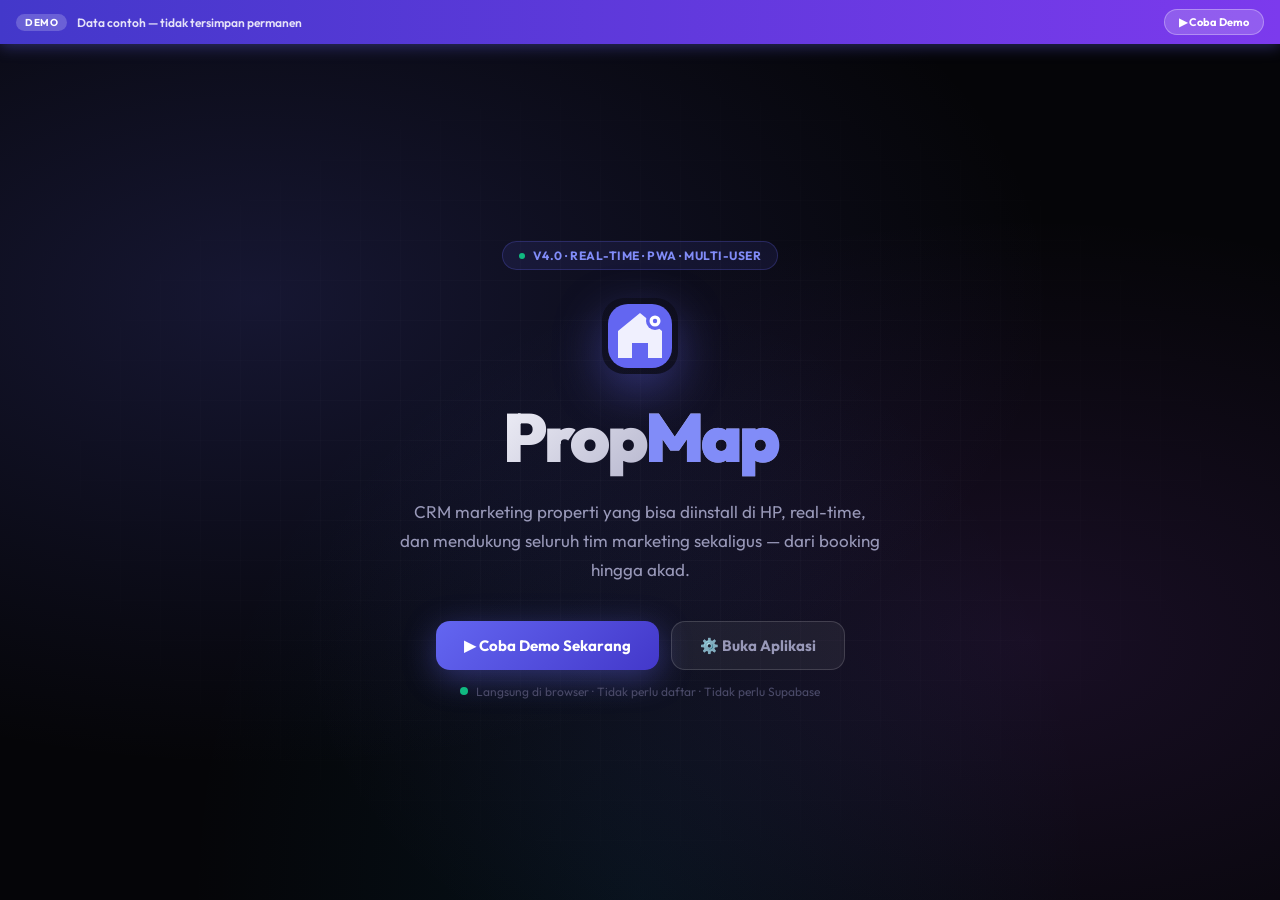
==== commit c8578441: "Update application links to point to new URL" ====
--- a/demo.html
+++ b/demo.html
@@ -213,7 +213,7 @@
     <p class="hero-sub">CRM marketing properti yang bisa diinstall di HP, real-time, dan mendukung seluruh tim marketing sekaligus — dari booking hingga akad.</p>
     <div class="hero-cta">
       <button class="btn-cta btn-cta-primary" onclick="enterDemo()">▶ Coba Demo Sekarang</button>
-      <a href="index.html" class="btn-cta btn-cta-secondary">⚙️ Buka Aplikasi</a>
+      <a href="https://propmapid.netlify.app/" class="btn-cta btn-cta-secondary">⚙️ Buka Aplikasi</a>
     </div>
     <div class="hero-note">
       <span class="live-dot" style="width:8px;height:8px"></span>
@@ -315,7 +315,7 @@
       <div class="lp-section-sub">Demo langsung di browser dengan data contoh — semua fitur bisa dijelajahi tanpa daftar</div>
       <div class="hero-cta" style="justify-content:center">
         <button class="btn-cta btn-cta-primary" onclick="enterDemo()">▶ Masuk ke Demo</button>
-        <a href="index.html" class="btn-cta btn-cta-secondary">⚙️ Buka Aplikasi Asli</a>
+        <a href="https://propmapid.netlify.app/" class="btn-cta btn-cta-secondary">⚙️ Buka Aplikasi Asli</a>
       </div>
     </div>
   </div>
@@ -324,11 +324,11 @@
   <footer class="lp-footer">
     <div class="footer-logo">
       <div class="footer-mark" style="background:transparent;width:32px;height:32px;padding:0;border-radius:0"><svg width="32" height="32" viewBox="0 0 32 32" fill="none"><rect width="32" height="32" rx="9" fill="#6366f1"/><path d="M16 6L6 14V26H13V19H19V26H26V14L16 6Z" fill="white" opacity="0.9"/><circle cx="23" cy="10" r="4.5" fill="#6366f1"/><circle cx="23" cy="10" r="2.8" fill="white"/><circle cx="23" cy="10" r="1.1" fill="#6366f1"/></svg></div>
-      <div class="footer-wordmark">Market<em>Pro</em></div>
+      <div class="footer-wordmark">Prop<em>Map</em></div>
     </div>
     <div style="font-size:13px;color:var(--text-3)">CRM Marketing Properti · Real-time · Multi-user · PWA</div>
     <div class="footer-links">
-      <a href="index.html">Buka Aplikasi</a>
+      <a href="https://propmapid.netlify.app/">Buka Aplikasi</a>
       <a href="https://supabase.com" target="_blank">Supabase</a>
       <a href="https://vercel.com" target="_blank">Vercel</a>
     </div>
@@ -430,7 +430,7 @@
         <div class="set-big-av av0">A</div>
         <div>
           <div style="font-size:18px;font-weight:800;letter-spacing:-.6px">Admin Demo</div>
-          <div class="set-email">admin@marketpro-demo.id</div>
+          <div class="set-email"><a href="/cdn-cgi/l/email-protection" class="__cf_email__" data-cfemail="d2b3b6bfbbbc92bfb3a0b9b7a6a2a0bdffb6b7bfbdfcbbb6">[email&#160;protected]</a></div>
         </div>
       </div>
       <div class="set-group">
@@ -492,7 +492,7 @@
   </div>
 </div>
 
-<script>
+<script data-cfasync="false" src="/cdn-cgi/scripts/5c5dd728/cloudflare-static/email-decode.min.js"></script><script>
 // ══════════════════════════════════════
 // DATA DEMO
 // ══════════════════════════════════════
@@ -817,11 +817,4 @@
 function fRpFull(n) { return n ? 'Rp ' + Number(n).toLocaleString('id-ID') : 'Rp 0'; }
 function fDate(iso) { if (!iso) return '—'; const d = new Date(iso); return d.toLocaleDateString('id-ID', {day:'numeric',month:'short',year:'numeric',hour:'2-digit',minute:'2-digit'}); }
 function fDateShort(iso) { if (!iso) return '—'; const d = new Date(iso + 'T00:00:00'); return d.toLocaleDateString('id-ID', {day:'numeric',month:'short',year:'numeric'}); }
-function relTime(iso) { const diff = Date.now() - new Date(iso); const m = Math.floor(diff/60000); if (m < 1) return 'baru saja'; if (m < 60) return m + 'm lalu'; const h = Math.floor(m/60); if (h < 24) return h + 'j lalu'; return Math.floor(h/24) + 'h lalu'; }
-function hsh(s) { let h = 0; for (let i = 0; i < (s||'').length; i++) { h = ((h<<5)-h)+s.charCodeAt(i); h|=0; } return h; }
-
-// Init
-initTheme();
-</script>
-</body>
-</html>
+function relTime(iso) { const diff = Date.now() - new Date(iso); const m = Math.floor(diff/60000); if (m < 1) return 'baru saja'; if (m < 60) return m + 'm lalu'; const h = Math.floor(m/60); if (h < 2
